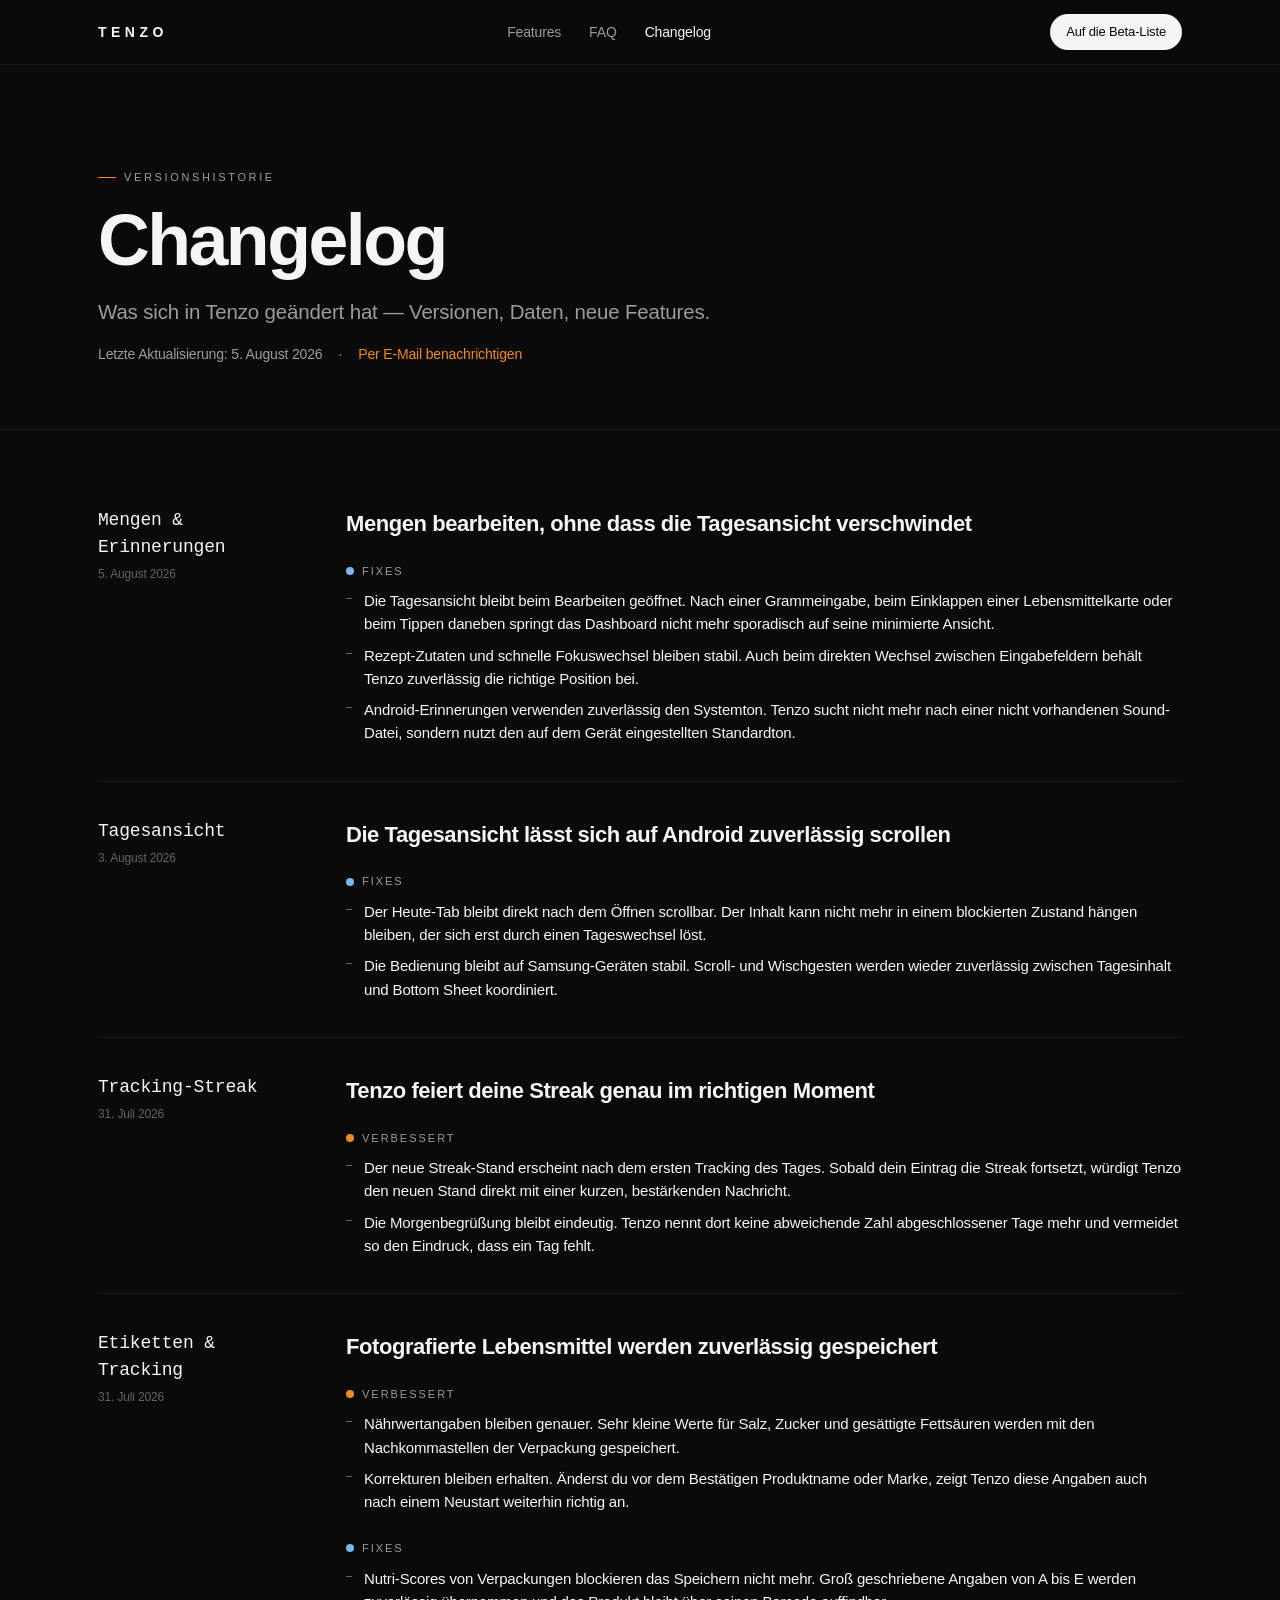
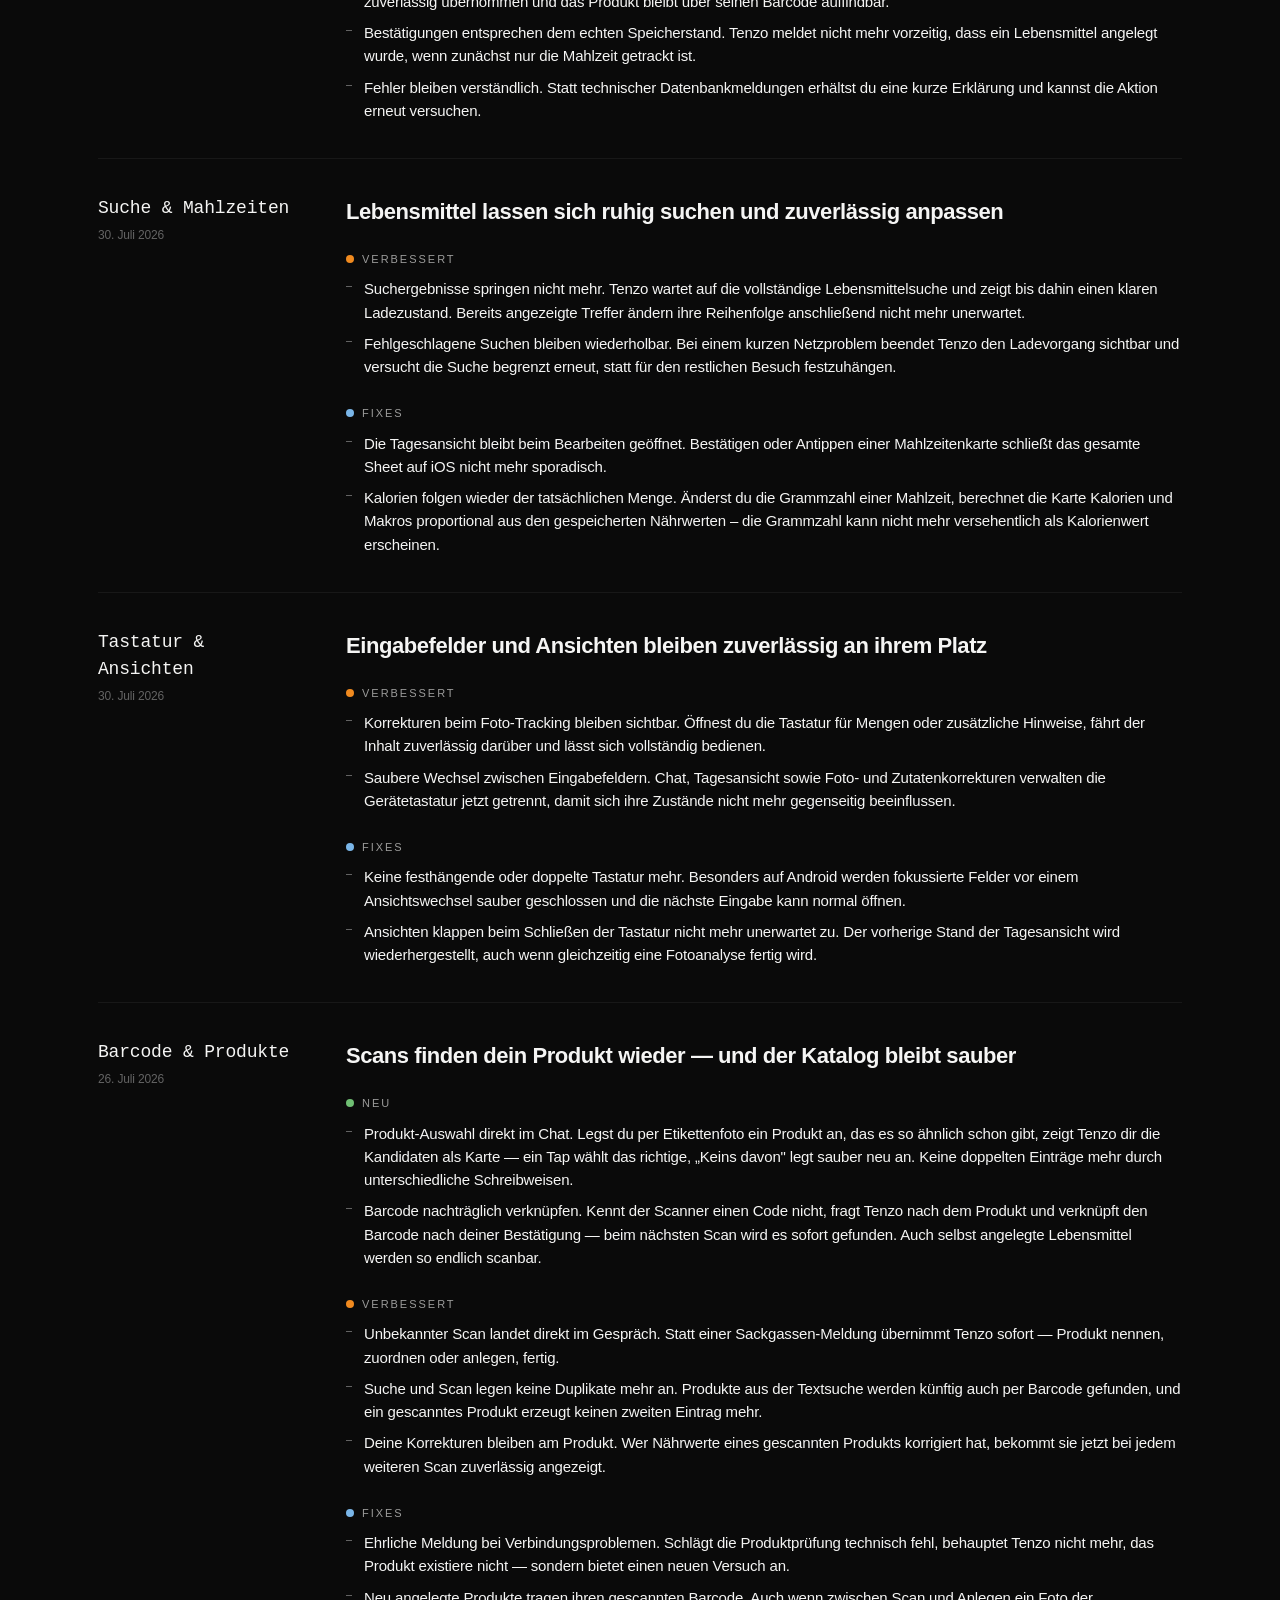
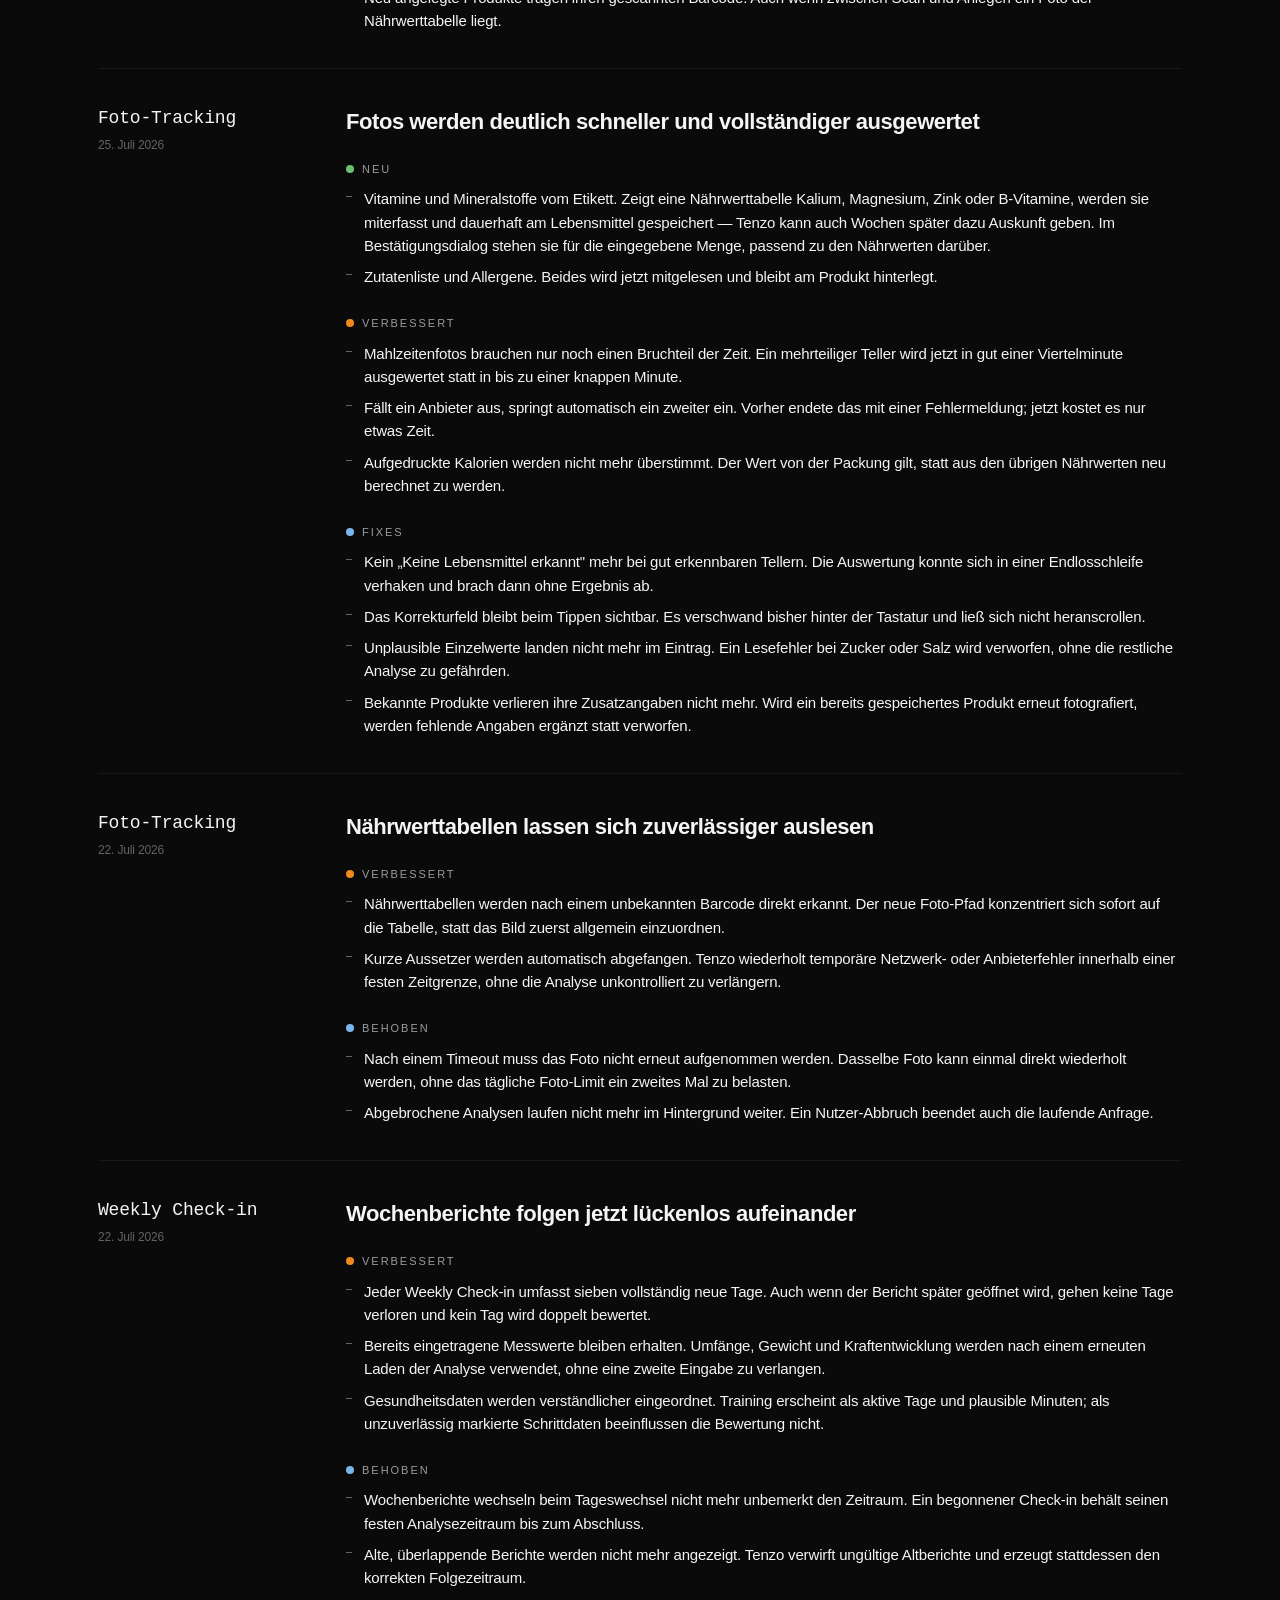
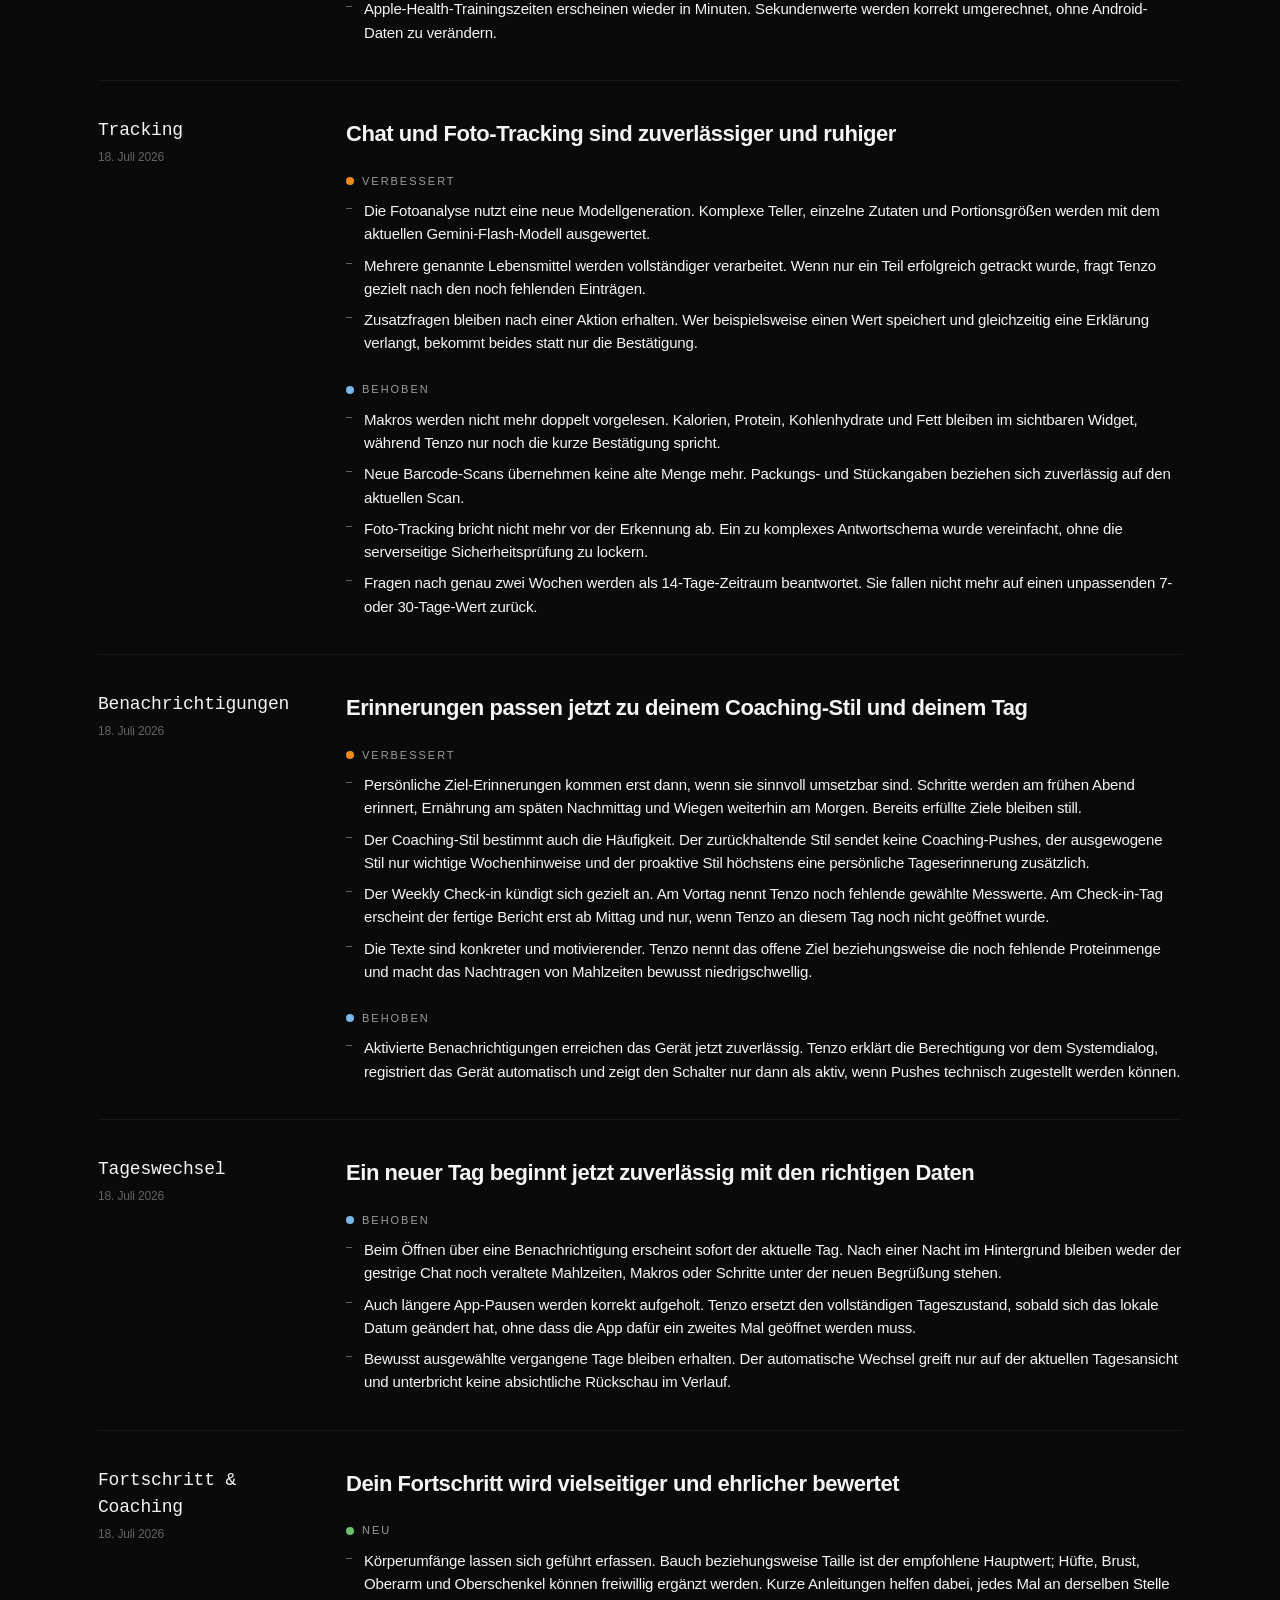
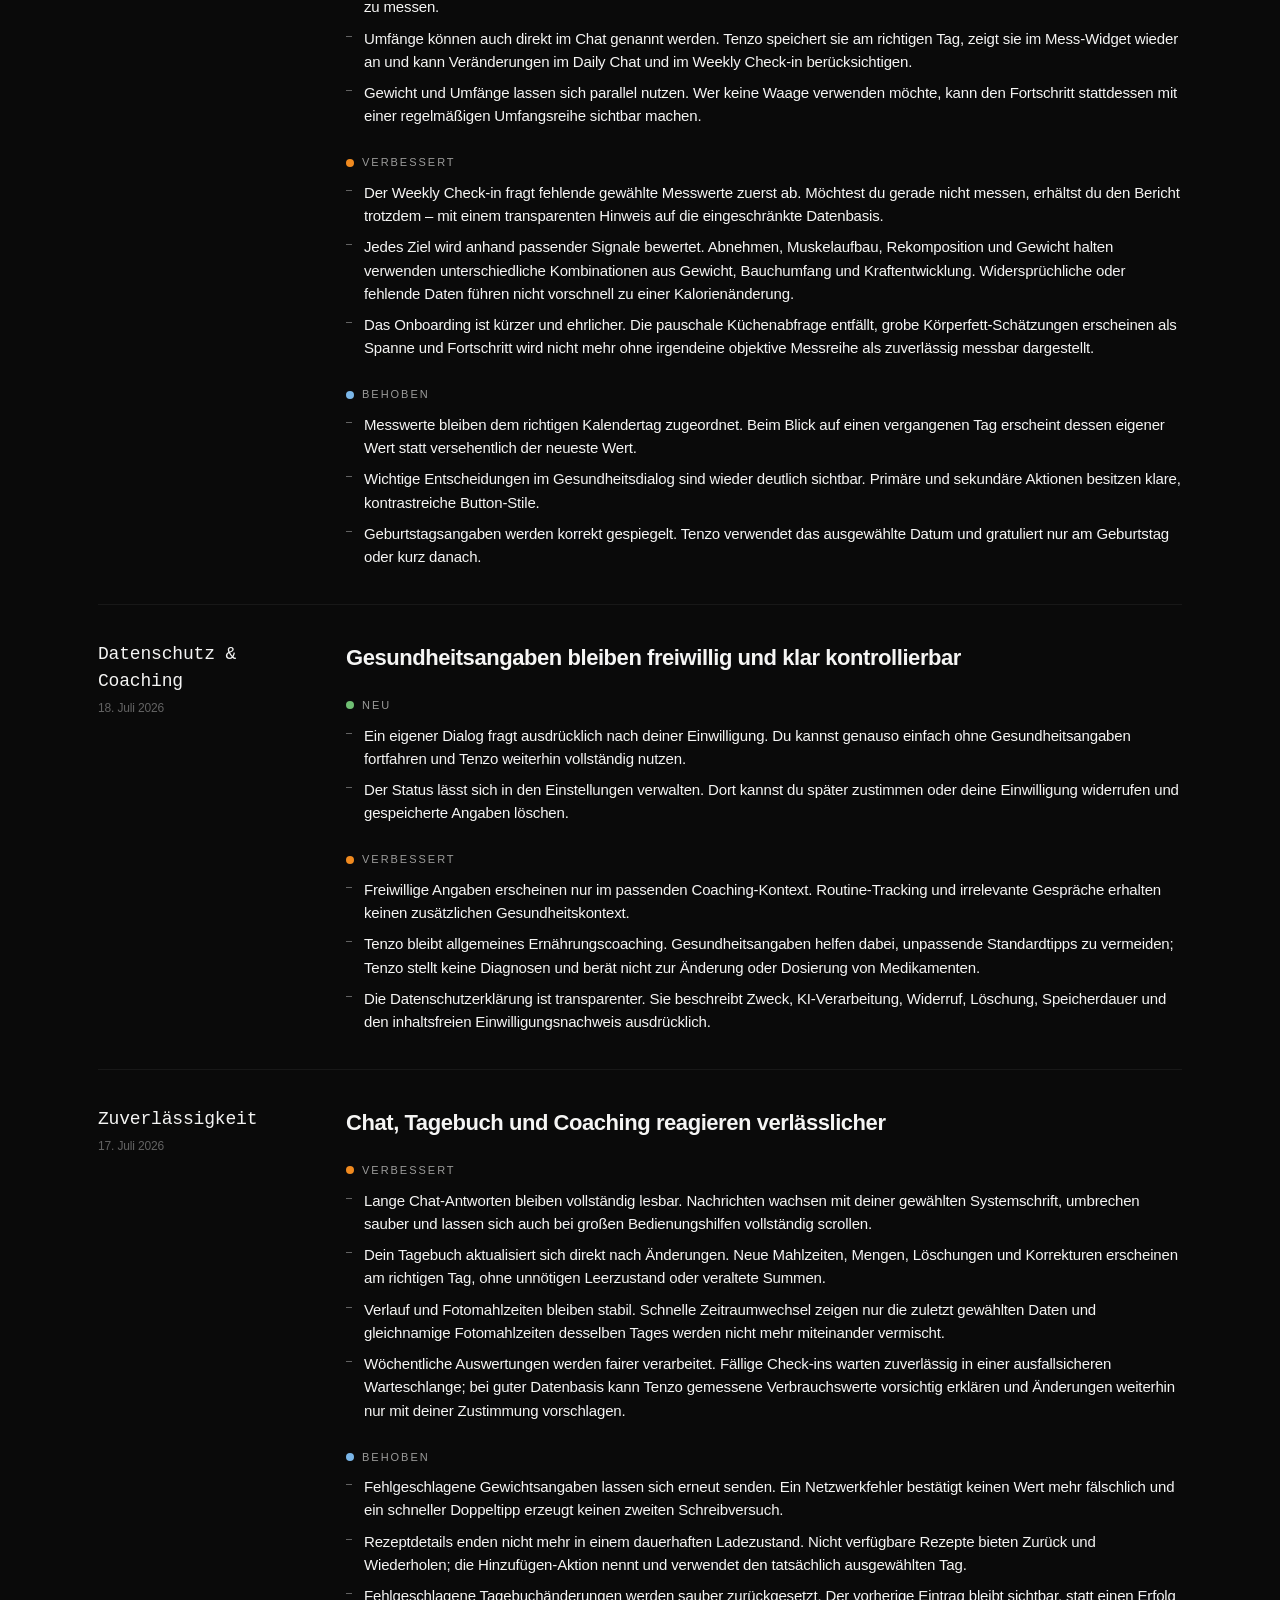
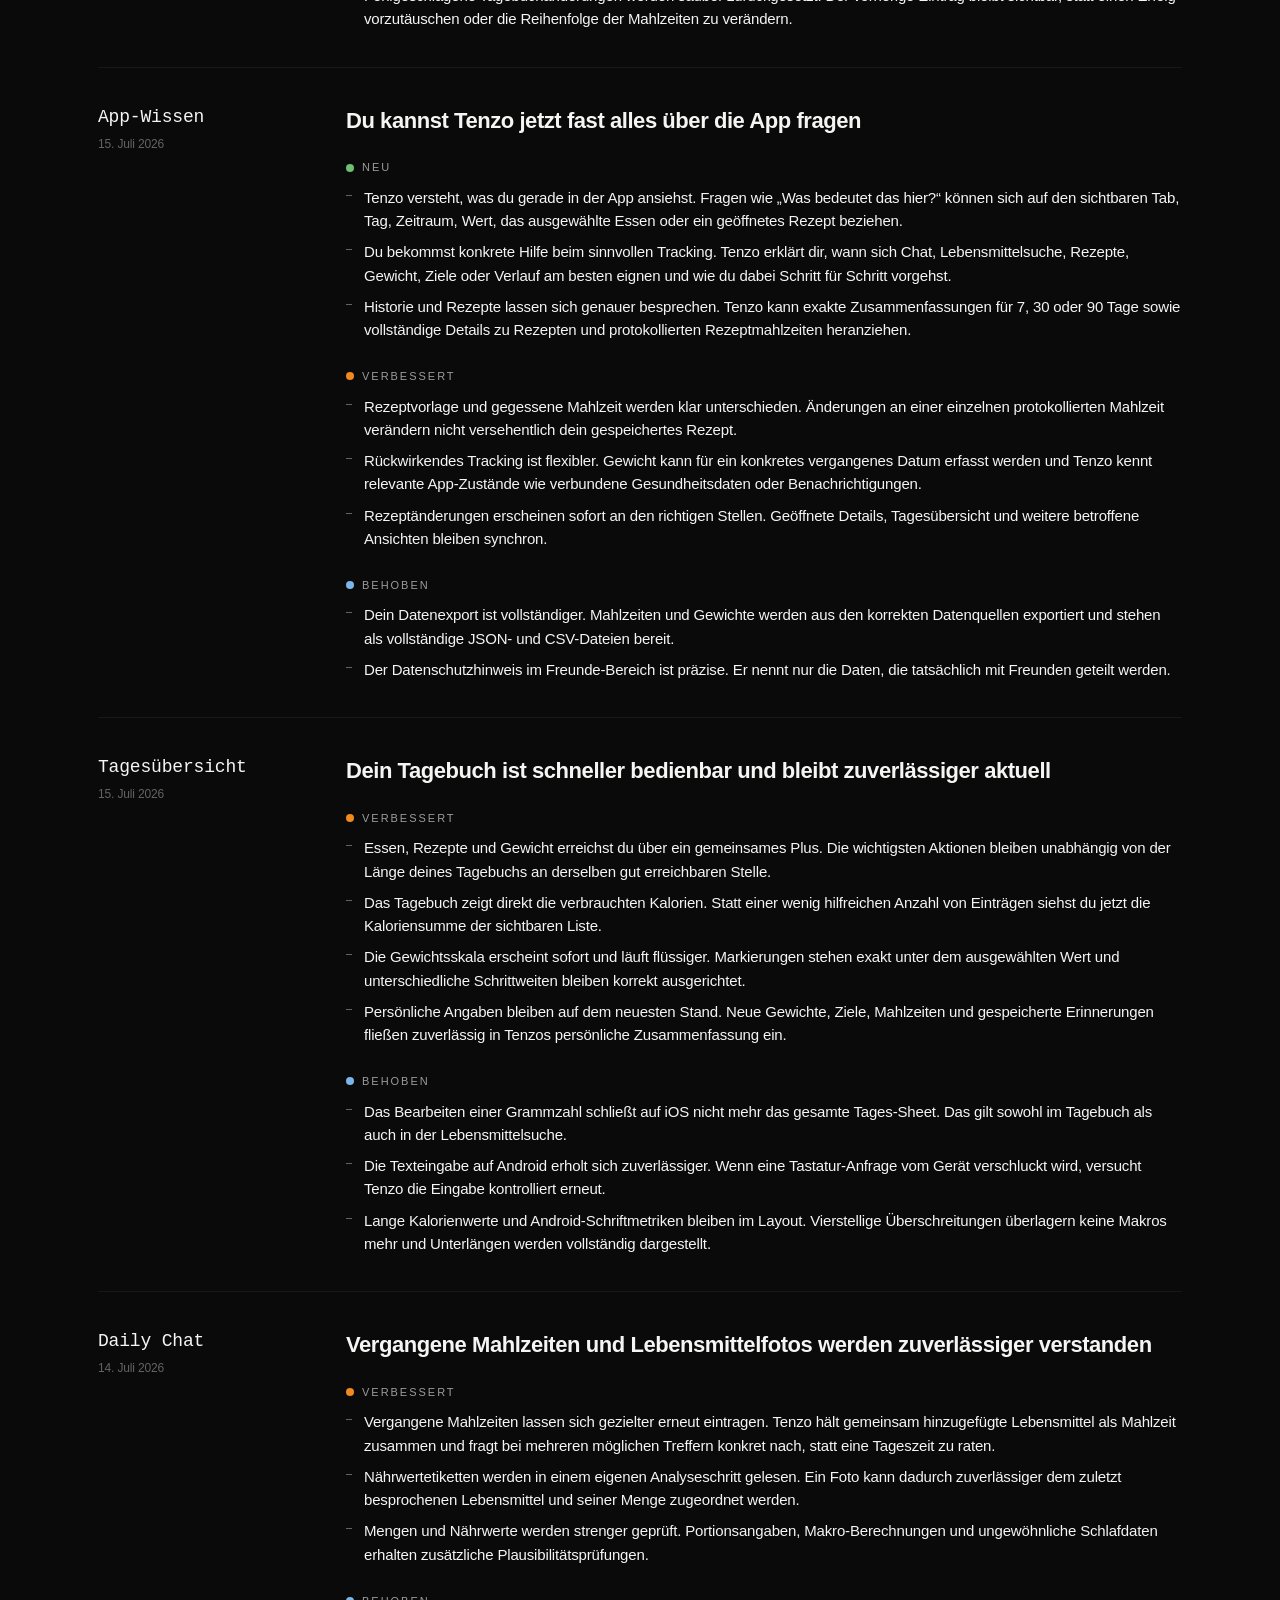
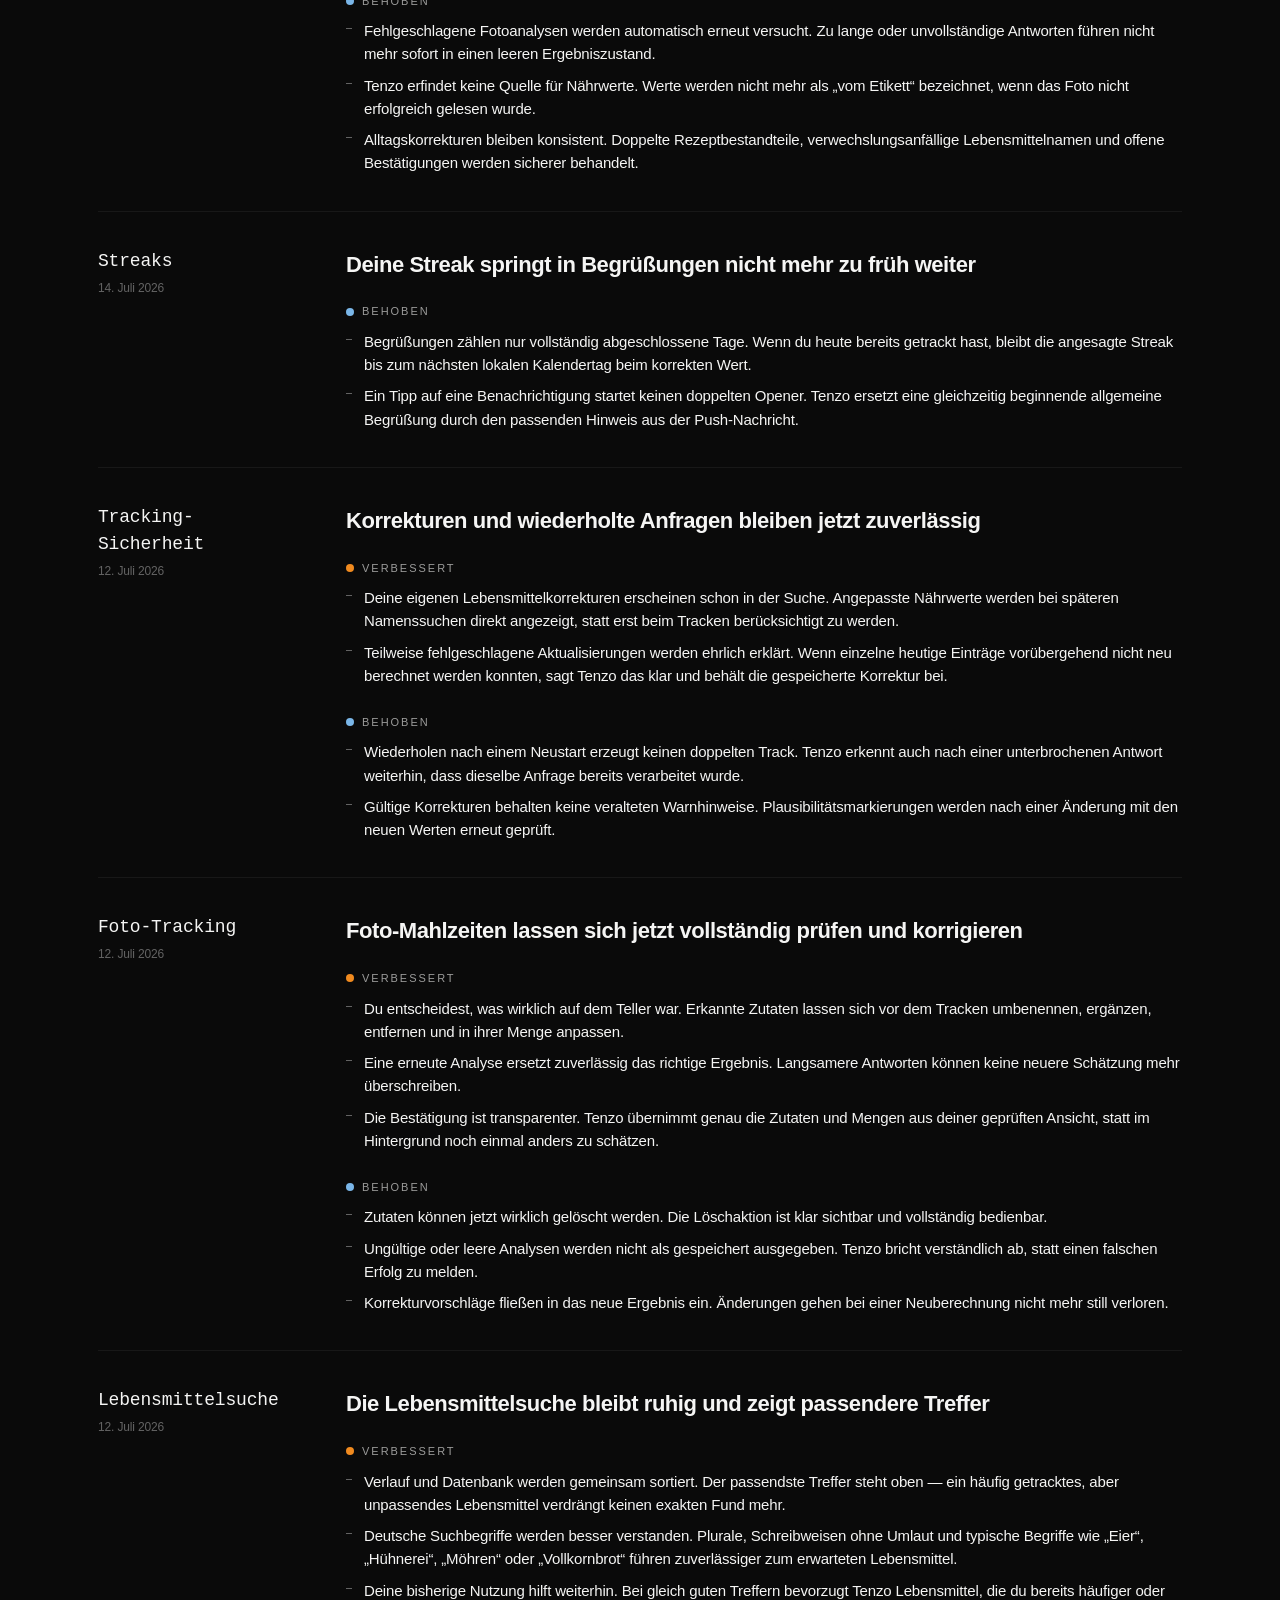
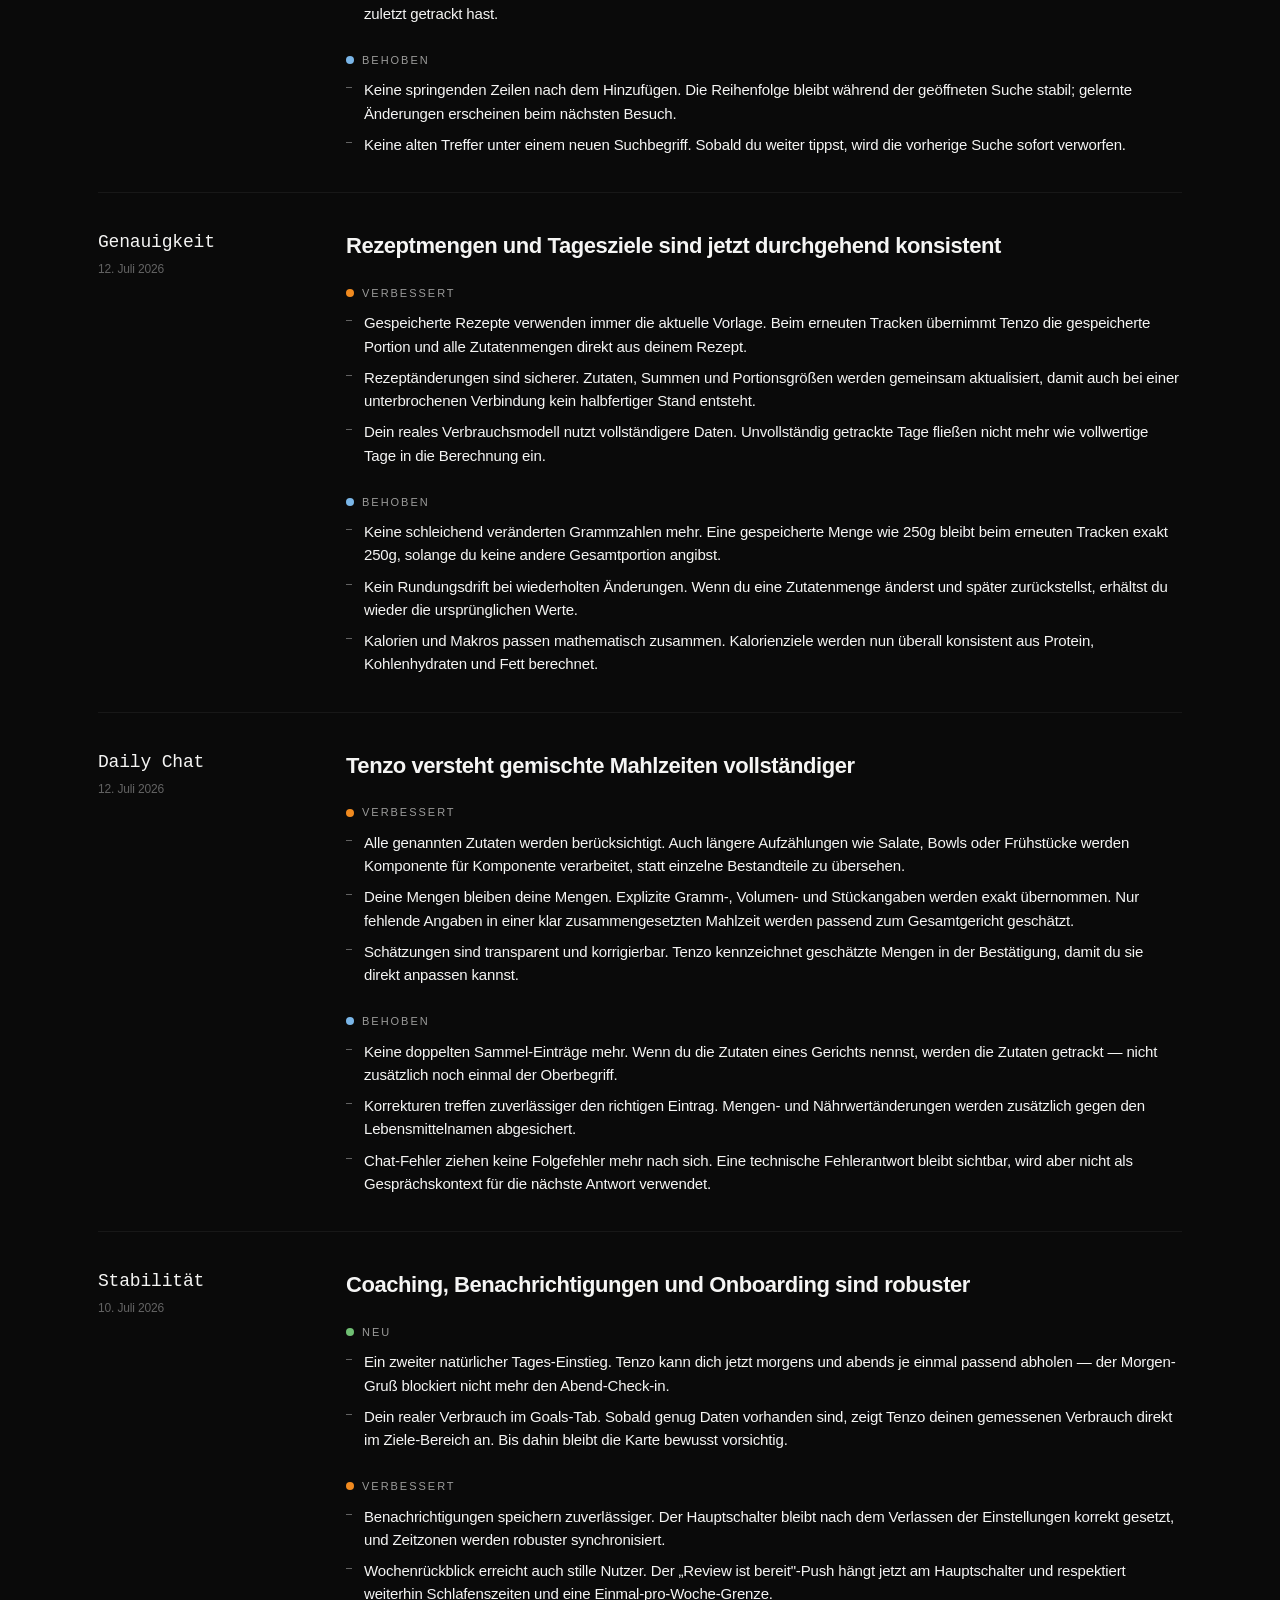
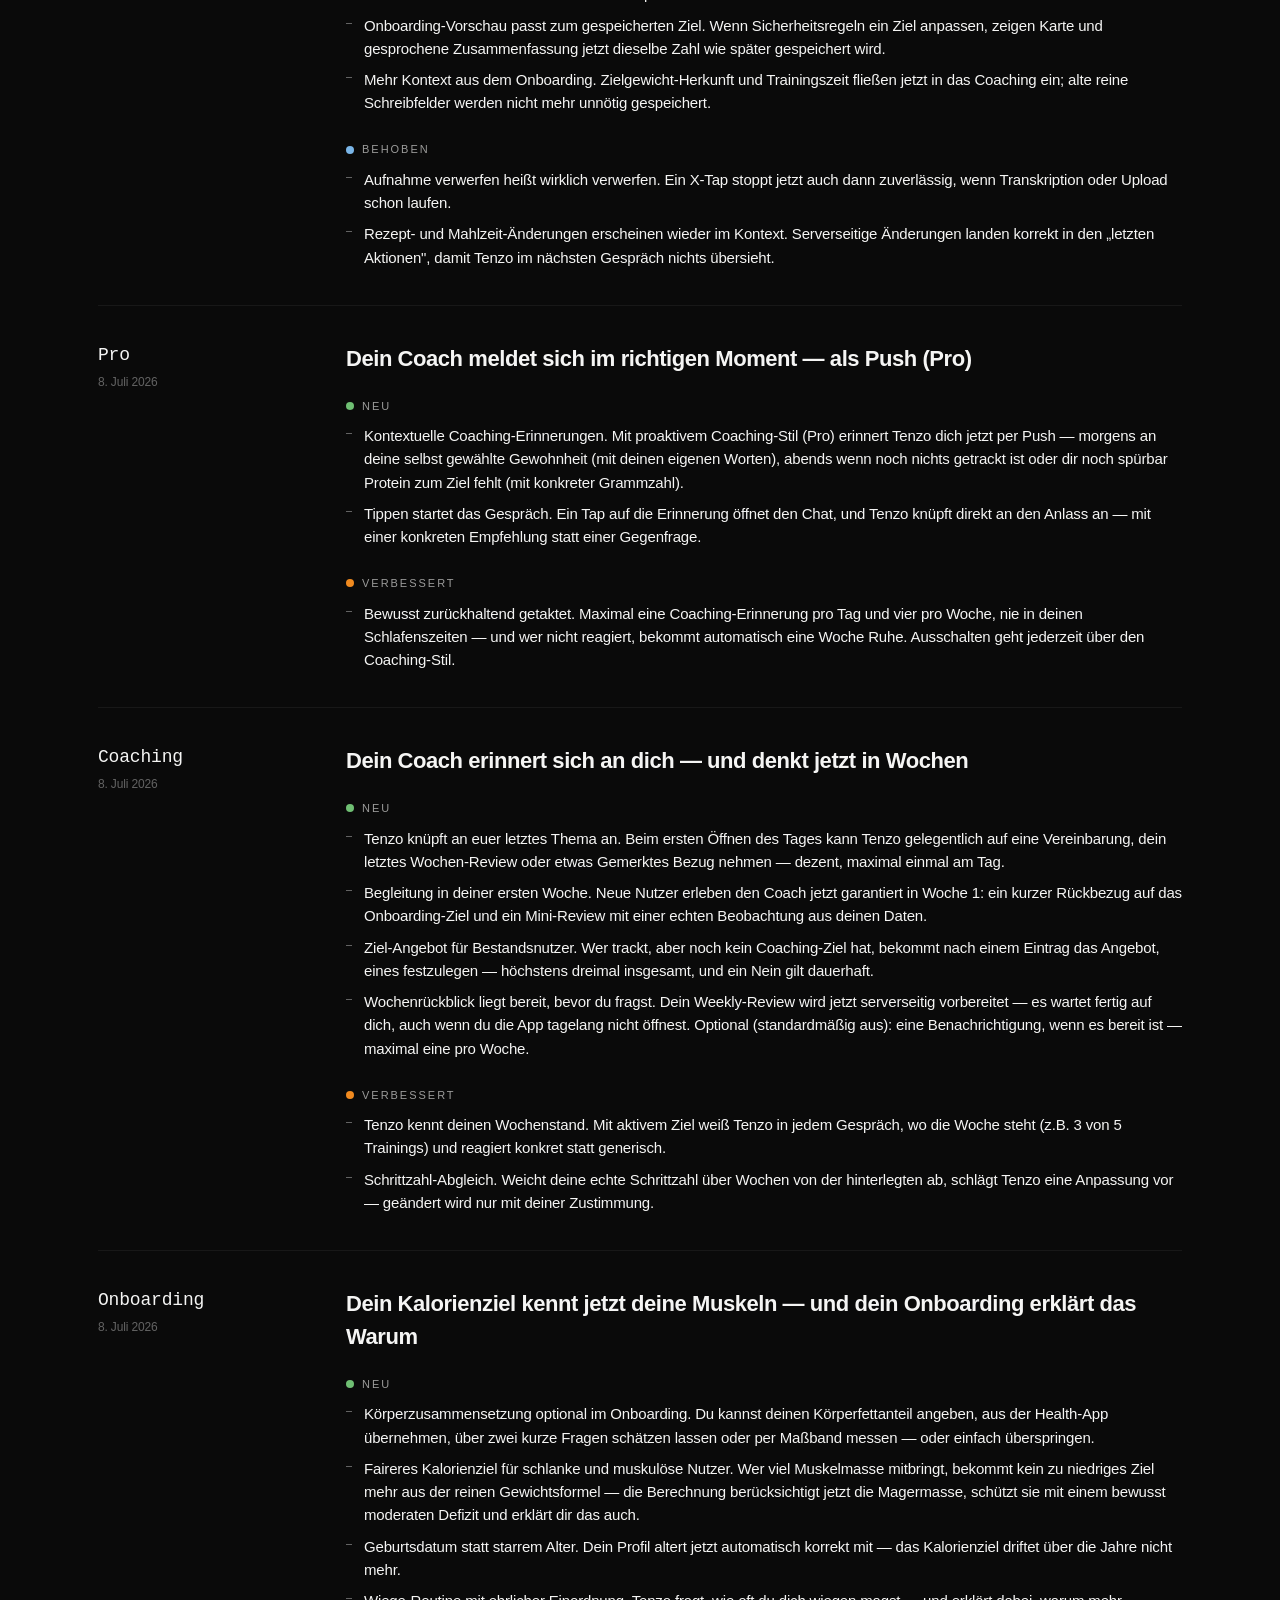
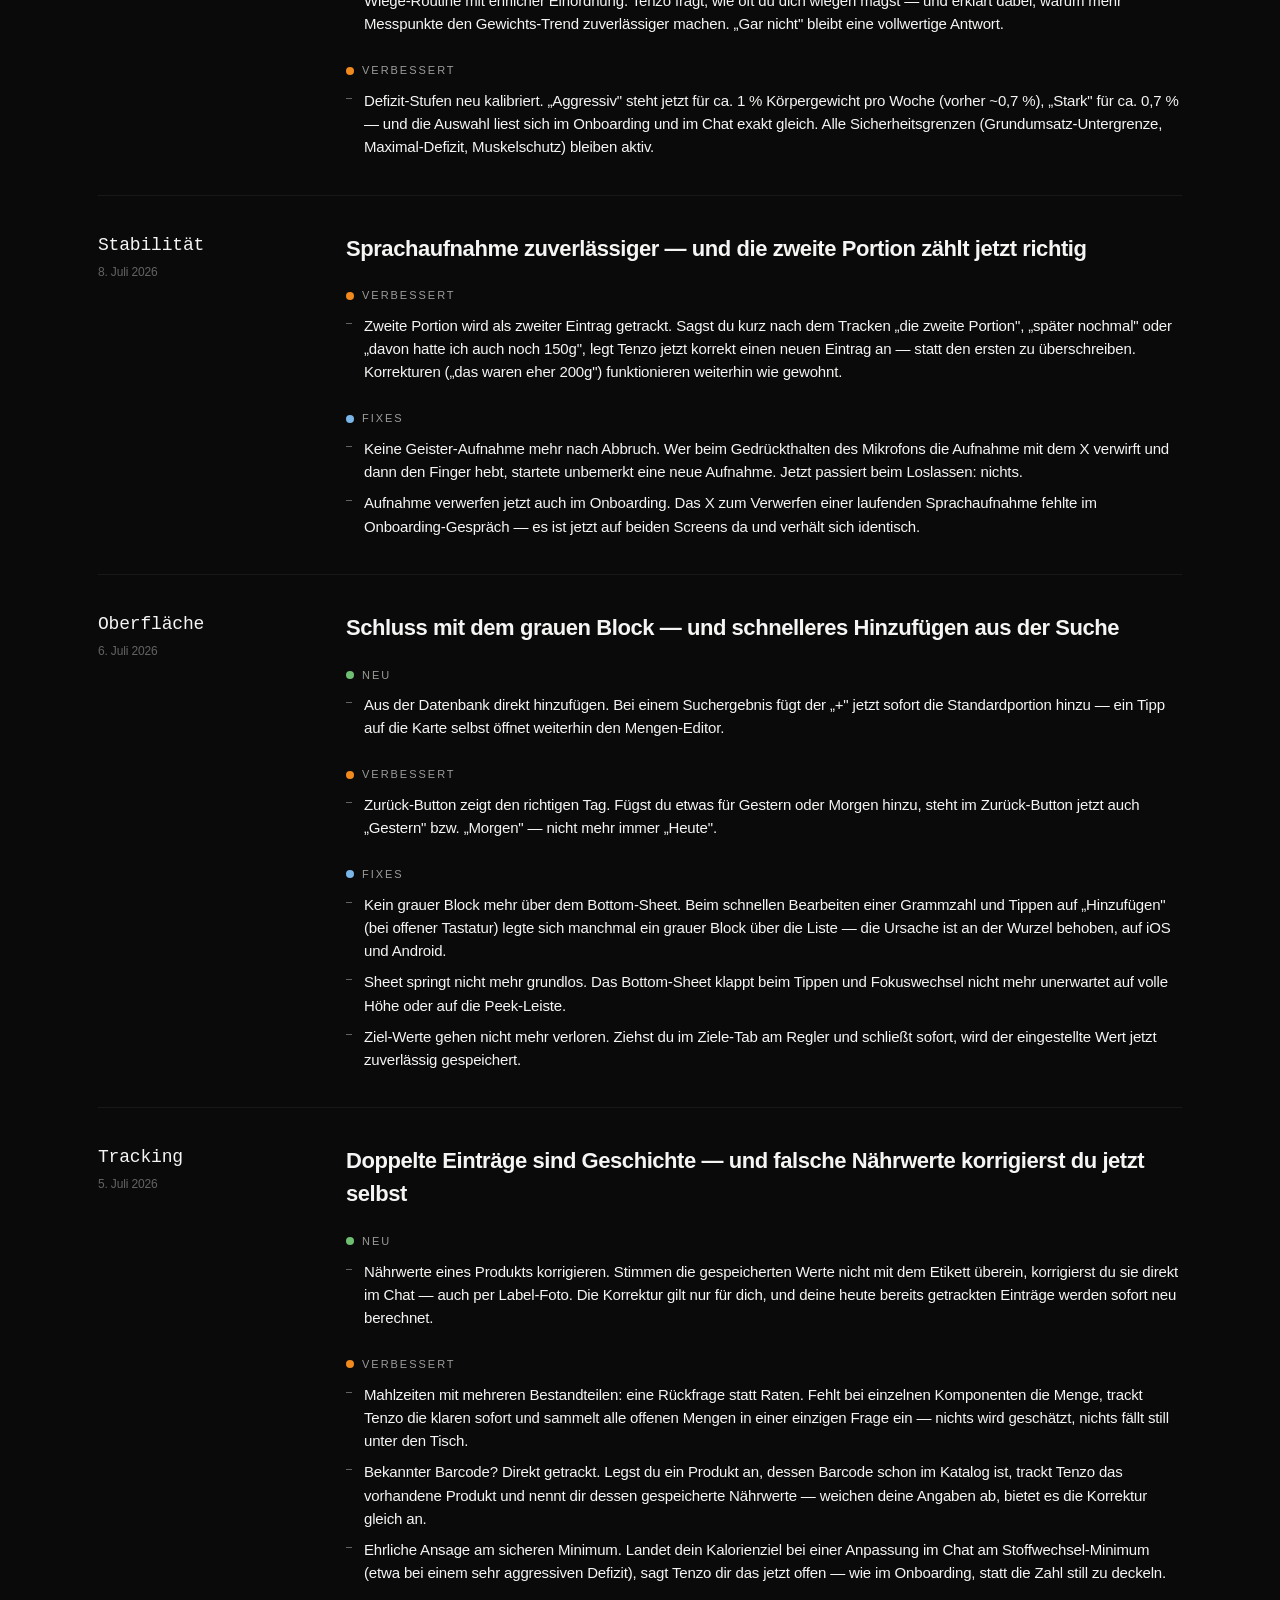
==== changelog/index.html @ 0bab0977 "docs(changelog): announce sheet restore and sound fixes Document the stable quantity editing flow an" ====
<!doctype html>
<html lang="de">
<head>
  <meta charset="utf-8"/>
  <meta name="viewport" content="width=device-width, initial-scale=1"/>
  <title>Changelog — Tenzo</title>
  <meta name="description" content="Was sich in Tenzo geändert hat. Versionshinweise zu Features, Verbesserungen und Bugfixes."/>
  <meta name="theme-color" content="#0A0A0A"/>
  <link rel="stylesheet" href="../styles.css"/>
  <style>
    .cl-hero {
      padding: clamp(56px, 8vw, 96px) 0 clamp(40px, 5vw, 64px);
      border-bottom: 1px solid var(--tz-line);
    }
    .cl-hero h1 { margin: 18px 0 14px; }
    .cl-meta { color: var(--tz-fg-mute); font-size: 14px; display: flex; gap: 16px; align-items: center; flex-wrap: wrap; }
    .cl-meta a { color: var(--tz-accent); }

    .cl-feed { padding: clamp(48px, 6vw, 80px) 0; }

    .cl-entry {
      display: grid; grid-template-columns: 200px 1fr; gap: 48px;
      padding: 36px 0; border-top: 1px solid var(--tz-line);
      align-items: start;
    }
    .cl-entry:first-of-type { border-top: none; padding-top: 0; }
    .cl-side { position: sticky; top: 88px; }
    @media (max-width: 720px) {
      .cl-entry { grid-template-columns: 1fr; gap: 16px; }
      /* On mobile the rail sits ABOVE the body (single column), so a
         sticky position makes it overlap the entry text as you scroll. */
      .cl-side { position: static; top: auto; }
    }
    .cl-version {
      font-family: var(--tz-font-mono);
      font-size: 18px; font-weight: 500; color: var(--tz-fg);
      letter-spacing: -0.01em;
    }
    .cl-date {
      font-size: 12px; color: var(--tz-fg-faint); margin-top: 4px;
      font-variant-numeric: tabular-nums;
    }
    .cl-tag {
      display: inline-block; margin-top: 10px;
      font-size: 10px; letter-spacing: 0.18em; text-transform: uppercase;
      color: var(--tz-fg-mute); padding: 3px 8px; border-radius: 4px;
      border: 1px solid var(--tz-line-strong);
    }
    .cl-tag.beta { color: var(--tz-accent); border-color: rgba(240,138,31,0.30); }
    .cl-tag.major { color: var(--tz-good); border-color: rgba(111,191,115,0.30); }

    .cl-body h3 {
      font-size: 22px; font-weight: 600; letter-spacing: -0.02em;
      margin: 0 0 18px;
    }
    .cl-section { margin-bottom: 22px; }
    .cl-section:last-child { margin-bottom: 0; }
    .cl-section h4 {
      font-size: 11px; letter-spacing: 0.18em; text-transform: uppercase;
      color: var(--tz-fg-mute); font-weight: 500; margin: 0 0 10px;
      display: inline-flex; align-items: center; gap: 8px;
    }
    .cl-dot {
      width: 8px; height: 8px; border-radius: 999px; display: inline-block;
    }
    .cl-section.added h4 .cl-dot { background: var(--tz-good); }
    .cl-section.improved h4 .cl-dot { background: var(--tz-accent); }
    .cl-section.fixed h4 .cl-dot { background: #7AB6E8; }
    .cl-section.removed h4 .cl-dot { background: var(--tz-fat); }

    .cl-list { list-style: none; padding: 0; margin: 0; display: grid; gap: 8px; }
    .cl-list li {
      font-size: 15px; line-height: 1.55; color: var(--tz-fg);
      padding-left: 18px; position: relative;
    }
    .cl-list li::before {
      content: ""; position: absolute; left: 0; top: 9px;
      width: 6px; height: 1px; background: var(--tz-fg-faint);
    }
    .cl-list li .cl-sub { color: var(--tz-fg-mute); font-size: 13px; }
    .cl-list strong { font-weight: 500; color: var(--tz-fg); }

    /* Subscribe nudge */
    .cl-subscribe {
      margin-top: 64px; padding: 28px;
      background: var(--tz-card); border: 1px solid var(--tz-line);
      border-radius: var(--tz-radius-card);
      display: flex; gap: 24px; align-items: center; justify-content: space-between;
    }
    @media (max-width: 720px) { .cl-subscribe { flex-direction: column; align-items: flex-start; } }
    .cl-subscribe h4 { font-size: 17px; font-weight: 600; margin: 0 0 4px; color: var(--tz-fg); letter-spacing: -0.01em; }
    .cl-subscribe p { margin: 0; color: var(--tz-fg-mute); font-size: 14px; }
    .cl-subscribe a {
      display: inline-flex; align-items: center; gap: 8px;
      padding: 10px 16px; border-radius: 999px;
      background: rgba(255,255,255,0.06); border: 1px solid var(--tz-line-strong);
      color: var(--tz-fg); font-size: 14px; font-weight: 500;
    }
    .cl-subscribe a:hover { background: rgba(255,255,255,0.10); color: var(--tz-fg); }
  </style>
</head>
<body>

  <header class="tzw-header">
    <div class="tzw-wrap tzw-nav">
      <a href="../" class="tzw-brand">TENZO</a>
      <nav class="tzw-nav-links">
        <a href="../#features">Features</a>
        <a href="../#faq">FAQ</a>
        <a href="./" style="color: var(--tz-fg);">Changelog</a>
      </nav>
      <a href="../#signup" class="tzw-nav-cta">Auf die Beta-Liste</a>
    </div>
  </header>

  <section class="cl-hero">
    <div class="tzw-wrap">
      <span class="tzw-eyebrow">Versionshistorie</span>
      <h1 class="tzw-h1" style="font-size: clamp(40px, 5.6vw, 72px);">Changelog</h1>
      <p class="tzw-lede" style="margin-bottom: 16px;">Was sich in Tenzo geändert hat — Versionen, Daten, neue Features.</p>
      <div class="cl-meta">
        <span>Letzte Aktualisierung: 5. August 2026</span>
        <span>·</span>
        <a href="../#signup">Per E-Mail benachrichtigen</a>
      </div>
    </div>
  </section>

  <section class="cl-feed">
    <div class="tzw-wrap">

      <!-- 2026-08-05 — Stabile Mengenbearbeitung und Benachrichtigungstöne -->
      <article class="cl-entry">
        <div class="cl-side">
          <div class="cl-version">Mengen &amp; Erinnerungen</div>
          <div class="cl-date">5. August 2026</div>
        </div>
        <div class="cl-body">
          <h3>Mengen bearbeiten, ohne dass die Tagesansicht verschwindet</h3>

          <div class="cl-section fixed">
            <h4><span class="cl-dot"></span>Fixes</h4>
            <ul class="cl-list">
              <li><strong>Die Tagesansicht bleibt beim Bearbeiten geöffnet.</strong> Nach einer Grammeingabe, beim Einklappen einer Lebensmittelkarte oder beim Tippen daneben springt das Dashboard nicht mehr sporadisch auf seine minimierte Ansicht.</li>
              <li><strong>Rezept-Zutaten und schnelle Fokuswechsel bleiben stabil.</strong> Auch beim direkten Wechsel zwischen Eingabefeldern behält Tenzo zuverlässig die richtige Position bei.</li>
              <li><strong>Android-Erinnerungen verwenden zuverlässig den Systemton.</strong> Tenzo sucht nicht mehr nach einer nicht vorhandenen Sound-Datei, sondern nutzt den auf dem Gerät eingestellten Standardton.</li>
            </ul>
          </div>
        </div>
      </article>

      <!-- 2026-08-03 — Tagesansicht bleibt auf Android scrollbar -->
      <article class="cl-entry">
        <div class="cl-side">
          <div class="cl-version">Tagesansicht</div>
          <div class="cl-date">3. August 2026</div>
        </div>
        <div class="cl-body">
          <h3>Die Tagesansicht lässt sich auf Android zuverlässig scrollen</h3>

          <div class="cl-section fixed">
            <h4><span class="cl-dot"></span>Fixes</h4>
            <ul class="cl-list">
              <li><strong>Der Heute-Tab bleibt direkt nach dem Öffnen scrollbar.</strong> Der Inhalt kann nicht mehr in einem blockierten Zustand hängen bleiben, der sich erst durch einen Tageswechsel löst.</li>
              <li><strong>Die Bedienung bleibt auf Samsung-Geräten stabil.</strong> Scroll- und Wischgesten werden wieder zuverlässig zwischen Tagesinhalt und Bottom Sheet koordiniert.</li>
            </ul>
          </div>
        </div>
      </article>

      <!-- 2026-07-31 — Streak wird beim Fortschritt gewürdigt -->
      <article class="cl-entry">
        <div class="cl-side">
          <div class="cl-version">Tracking-Streak</div>
          <div class="cl-date">31. Juli 2026</div>
        </div>
        <div class="cl-body">
          <h3>Tenzo feiert deine Streak genau im richtigen Moment</h3>

          <div class="cl-section improved">
            <h4><span class="cl-dot"></span>Verbessert</h4>
            <ul class="cl-list">
              <li><strong>Der neue Streak-Stand erscheint nach dem ersten Tracking des Tages.</strong> Sobald dein Eintrag die Streak fortsetzt, würdigt Tenzo den neuen Stand direkt mit einer kurzen, bestärkenden Nachricht.</li>
              <li><strong>Die Morgenbegrüßung bleibt eindeutig.</strong> Tenzo nennt dort keine abweichende Zahl abgeschlossener Tage mehr und vermeidet so den Eindruck, dass ein Tag fehlt.</li>
            </ul>
          </div>
        </div>
      </article>

      <!-- 2026-07-31 — Zuverlässige Etiketten-Lebensmittel und verständliche Fehler -->
      <article class="cl-entry">
        <div class="cl-side">
          <div class="cl-version">Etiketten &amp; Tracking</div>
          <div class="cl-date">31. Juli 2026</div>
        </div>
        <div class="cl-body">
          <h3>Fotografierte Lebensmittel werden zuverlässig gespeichert</h3>

          <div class="cl-section improved">
            <h4><span class="cl-dot"></span>Verbessert</h4>
            <ul class="cl-list">
              <li><strong>Nährwertangaben bleiben genauer.</strong> Sehr kleine Werte für Salz, Zucker und gesättigte Fettsäuren werden mit den Nachkommastellen der Verpackung gespeichert.</li>
              <li><strong>Korrekturen bleiben erhalten.</strong> Änderst du vor dem Bestätigen Produktname oder Marke, zeigt Tenzo diese Angaben auch nach einem Neustart weiterhin richtig an.</li>
            </ul>
          </div>

          <div class="cl-section fixed">
            <h4><span class="cl-dot"></span>Fixes</h4>
            <ul class="cl-list">
              <li><strong>Nutri-Scores von Verpackungen blockieren das Speichern nicht mehr.</strong> Groß geschriebene Angaben von A bis E werden zuverlässig übernommen und das Produkt bleibt über seinen Barcode auffindbar.</li>
              <li><strong>Bestätigungen entsprechen dem echten Speicherstand.</strong> Tenzo meldet nicht mehr vorzeitig, dass ein Lebensmittel angelegt wurde, wenn zunächst nur die Mahlzeit getrackt ist.</li>
              <li><strong>Fehler bleiben verständlich.</strong> Statt technischer Datenbankmeldungen erhältst du eine kurze Erklärung und kannst die Aktion erneut versuchen.</li>
            </ul>
          </div>
        </div>
      </article>

      <!-- 2026-07-30 — Stabile Suche, Mengen und Nährwerte in der Tagesansicht -->
      <article class="cl-entry">
        <div class="cl-side">
          <div class="cl-version">Suche &amp; Mahlzeiten</div>
          <div class="cl-date">30. Juli 2026</div>
        </div>
        <div class="cl-body">
          <h3>Lebensmittel lassen sich ruhig suchen und zuverlässig anpassen</h3>

          <div class="cl-section improved">
            <h4><span class="cl-dot"></span>Verbessert</h4>
            <ul class="cl-list">
              <li><strong>Suchergebnisse springen nicht mehr.</strong> Tenzo wartet auf die vollständige Lebensmittelsuche und zeigt bis dahin einen klaren Ladezustand. Bereits angezeigte Treffer ändern ihre Reihenfolge anschließend nicht mehr unerwartet.</li>
              <li><strong>Fehlgeschlagene Suchen bleiben wiederholbar.</strong> Bei einem kurzen Netzproblem beendet Tenzo den Ladevorgang sichtbar und versucht die Suche begrenzt erneut, statt für den restlichen Besuch festzuhängen.</li>
            </ul>
          </div>

          <div class="cl-section fixed">
            <h4><span class="cl-dot"></span>Fixes</h4>
            <ul class="cl-list">
              <li><strong>Die Tagesansicht bleibt beim Bearbeiten geöffnet.</strong> Bestätigen oder Antippen einer Mahlzeitenkarte schließt das gesamte Sheet auf iOS nicht mehr sporadisch.</li>
              <li><strong>Kalorien folgen wieder der tatsächlichen Menge.</strong> Änderst du die Grammzahl einer Mahlzeit, berechnet die Karte Kalorien und Makros proportional aus den gespeicherten Nährwerten – die Grammzahl kann nicht mehr versehentlich als Kalorienwert erscheinen.</li>
            </ul>
          </div>
        </div>
      </article>

      <!-- 2026-07-30 — Stabilere Tastatur in Chat, Tagesansicht und Foto-Korrektur -->
      <article class="cl-entry">
        <div class="cl-side">
          <div class="cl-version">Tastatur &amp; Ansichten</div>
          <div class="cl-date">30. Juli 2026</div>
        </div>
        <div class="cl-body">
          <h3>Eingabefelder und Ansichten bleiben zuverlässig an ihrem Platz</h3>

          <div class="cl-section improved">
            <h4><span class="cl-dot"></span>Verbessert</h4>
            <ul class="cl-list">
              <li><strong>Korrekturen beim Foto-Tracking bleiben sichtbar.</strong> Öffnest du die Tastatur für Mengen oder zusätzliche Hinweise, fährt der Inhalt zuverlässig darüber und lässt sich vollständig bedienen.</li>
              <li><strong>Saubere Wechsel zwischen Eingabefeldern.</strong> Chat, Tagesansicht sowie Foto- und Zutatenkorrekturen verwalten die Gerätetastatur jetzt getrennt, damit sich ihre Zustände nicht mehr gegenseitig beeinflussen.</li>
            </ul>
          </div>

          <div class="cl-section fixed">
            <h4><span class="cl-dot"></span>Fixes</h4>
            <ul class="cl-list">
              <li><strong>Keine festhängende oder doppelte Tastatur mehr.</strong> Besonders auf Android werden fokussierte Felder vor einem Ansichtswechsel sauber geschlossen und die nächste Eingabe kann normal öffnen.</li>
              <li><strong>Ansichten klappen beim Schließen der Tastatur nicht mehr unerwartet zu.</strong> Der vorherige Stand der Tagesansicht wird wiederhergestellt, auch wenn gleichzeitig eine Fotoanalyse fertig wird.</li>
            </ul>
          </div>
        </div>
      </article>

      <!-- 2026-07-26 — Barcode & Produkte: keine Dubletten, Scan-Zuordnung per Tap -->
      <article class="cl-entry">
        <div class="cl-side">
          <div class="cl-version">Barcode &amp; Produkte</div>
          <div class="cl-date">26. Juli 2026</div>
        </div>
        <div class="cl-body">
          <h3>Scans finden dein Produkt wieder — und der Katalog bleibt sauber</h3>

          <div class="cl-section added">
            <h4><span class="cl-dot"></span>Neu</h4>
            <ul class="cl-list">
              <li><strong>Produkt-Auswahl direkt im Chat.</strong> Legst du per Etikettenfoto ein Produkt an, das es so ähnlich schon gibt, zeigt Tenzo dir die Kandidaten als Karte — ein Tap wählt das richtige, „Keins davon" legt sauber neu an. Keine doppelten Einträge mehr durch unterschiedliche Schreibweisen.</li>
              <li><strong>Barcode nachträglich verknüpfen.</strong> Kennt der Scanner einen Code nicht, fragt Tenzo nach dem Produkt und verknüpft den Barcode nach deiner Bestätigung — beim nächsten Scan wird es sofort gefunden. Auch selbst angelegte Lebensmittel werden so endlich scanbar.</li>
            </ul>
          </div>

          <div class="cl-section improved">
            <h4><span class="cl-dot"></span>Verbessert</h4>
            <ul class="cl-list">
              <li><strong>Unbekannter Scan landet direkt im Gespräch.</strong> Statt einer Sackgassen-Meldung übernimmt Tenzo sofort — Produkt nennen, zuordnen oder anlegen, fertig.</li>
              <li><strong>Suche und Scan legen keine Duplikate mehr an.</strong> Produkte aus der Textsuche werden künftig auch per Barcode gefunden, und ein gescanntes Produkt erzeugt keinen zweiten Eintrag mehr.</li>
              <li><strong>Deine Korrekturen bleiben am Produkt.</strong> Wer Nährwerte eines gescannten Produkts korrigiert hat, bekommt sie jetzt bei jedem weiteren Scan zuverlässig angezeigt.</li>
            </ul>
          </div>

          <div class="cl-section fixed">
            <h4><span class="cl-dot"></span>Fixes</h4>
            <ul class="cl-list">
              <li><strong>Ehrliche Meldung bei Verbindungsproblemen.</strong> Schlägt die Produktprüfung technisch fehl, behauptet Tenzo nicht mehr, das Produkt existiere nicht — sondern bietet einen neuen Versuch an.</li>
              <li><strong>Neu angelegte Produkte tragen ihren gescannten Barcode.</strong> Auch wenn zwischen Scan und Anlegen ein Foto der Nährwerttabelle liegt.</li>
            </ul>
          </div>
        </div>
      </article>

      <!-- 2026-07-25 — Schnelleres und vollständigeres Foto-Tracking -->
      <article class="cl-entry">
        <div class="cl-side">
          <div class="cl-version">Foto-Tracking</div>
          <div class="cl-date">25. Juli 2026</div>
        </div>
        <div class="cl-body">
          <h3>Fotos werden deutlich schneller und vollständiger ausgewertet</h3>

          <div class="cl-section added">
            <h4><span class="cl-dot"></span>Neu</h4>
            <ul class="cl-list">
              <li><strong>Vitamine und Mineralstoffe vom Etikett.</strong> Zeigt eine Nährwerttabelle Kalium, Magnesium, Zink oder B-Vitamine, werden sie miterfasst und dauerhaft am Lebensmittel gespeichert — Tenzo kann auch Wochen später dazu Auskunft geben. Im Bestätigungsdialog stehen sie für die eingegebene Menge, passend zu den Nährwerten darüber.</li>
              <li><strong>Zutatenliste und Allergene.</strong> Beides wird jetzt mitgelesen und bleibt am Produkt hinterlegt.</li>
            </ul>
          </div>

          <div class="cl-section improved">
            <h4><span class="cl-dot"></span>Verbessert</h4>
            <ul class="cl-list">
              <li><strong>Mahlzeitenfotos brauchen nur noch einen Bruchteil der Zeit.</strong> Ein mehrteiliger Teller wird jetzt in gut einer Viertelminute ausgewertet statt in bis zu einer knappen Minute.</li>
              <li><strong>Fällt ein Anbieter aus, springt automatisch ein zweiter ein.</strong> Vorher endete das mit einer Fehlermeldung; jetzt kostet es nur etwas Zeit.</li>
              <li><strong>Aufgedruckte Kalorien werden nicht mehr überstimmt.</strong> Der Wert von der Packung gilt, statt aus den übrigen Nährwerten neu berechnet zu werden.</li>
            </ul>
          </div>

          <div class="cl-section fixed">
            <h4><span class="cl-dot"></span>Fixes</h4>
            <ul class="cl-list">
              <li><strong>Kein „Keine Lebensmittel erkannt" mehr bei gut erkennbaren Tellern.</strong> Die Auswertung konnte sich in einer Endlosschleife verhaken und brach dann ohne Ergebnis ab.</li>
              <li><strong>Das Korrekturfeld bleibt beim Tippen sichtbar.</strong> Es verschwand bisher hinter der Tastatur und ließ sich nicht heranscrollen.</li>
              <li><strong>Unplausible Einzelwerte landen nicht mehr im Eintrag.</strong> Ein Lesefehler bei Zucker oder Salz wird verworfen, ohne die restliche Analyse zu gefährden.</li>
              <li><strong>Bekannte Produkte verlieren ihre Zusatzangaben nicht mehr.</strong> Wird ein bereits gespeichertes Produkt erneut fotografiert, werden fehlende Angaben ergänzt statt verworfen.</li>
            </ul>
          </div>
        </div>
      </article>

      <!-- 2026-07-22 — Wiederholbare Nährwerttabellen-Analyse -->
      <article class="cl-entry">
        <div class="cl-side">
          <div class="cl-version">Foto-Tracking</div>
          <div class="cl-date">22. Juli 2026</div>
        </div>
        <div class="cl-body">
          <h3>Nährwerttabellen lassen sich zuverlässiger auslesen</h3>

          <div class="cl-section improved">
            <h4><span class="cl-dot"></span>Verbessert</h4>
            <ul class="cl-list">
              <li><strong>Nährwerttabellen werden nach einem unbekannten Barcode direkt erkannt.</strong> Der neue Foto-Pfad konzentriert sich sofort auf die Tabelle, statt das Bild zuerst allgemein einzuordnen.</li>
              <li><strong>Kurze Aussetzer werden automatisch abgefangen.</strong> Tenzo wiederholt temporäre Netzwerk- oder Anbieterfehler innerhalb einer festen Zeitgrenze, ohne die Analyse unkontrolliert zu verlängern.</li>
            </ul>
          </div>

          <div class="cl-section fixed">
            <h4><span class="cl-dot"></span>Behoben</h4>
            <ul class="cl-list">
              <li><strong>Nach einem Timeout muss das Foto nicht erneut aufgenommen werden.</strong> Dasselbe Foto kann einmal direkt wiederholt werden, ohne das tägliche Foto-Limit ein zweites Mal zu belasten.</li>
              <li><strong>Abgebrochene Analysen laufen nicht mehr im Hintergrund weiter.</strong> Ein Nutzer-Abbruch beendet auch die laufende Anfrage.</li>
            </ul>
          </div>
        </div>
      </article>

      <!-- 2026-07-22 — Zuverlässige Weekly Check-ins -->
      <article class="cl-entry">
        <div class="cl-side">
          <div class="cl-version">Weekly Check-in</div>
          <div class="cl-date">22. Juli 2026</div>
        </div>
        <div class="cl-body">
          <h3>Wochenberichte folgen jetzt lückenlos aufeinander</h3>

          <div class="cl-section improved">
            <h4><span class="cl-dot"></span>Verbessert</h4>
            <ul class="cl-list">
              <li><strong>Jeder Weekly Check-in umfasst sieben vollständig neue Tage.</strong> Auch wenn der Bericht später geöffnet wird, gehen keine Tage verloren und kein Tag wird doppelt bewertet.</li>
              <li><strong>Bereits eingetragene Messwerte bleiben erhalten.</strong> Umfänge, Gewicht und Kraftentwicklung werden nach einem erneuten Laden der Analyse verwendet, ohne eine zweite Eingabe zu verlangen.</li>
              <li><strong>Gesundheitsdaten werden verständlicher eingeordnet.</strong> Training erscheint als aktive Tage und plausible Minuten; als unzuverlässig markierte Schrittdaten beeinflussen die Bewertung nicht.</li>
            </ul>
          </div>

          <div class="cl-section fixed">
            <h4><span class="cl-dot"></span>Behoben</h4>
            <ul class="cl-list">
              <li><strong>Wochenberichte wechseln beim Tageswechsel nicht mehr unbemerkt den Zeitraum.</strong> Ein begonnener Check-in behält seinen festen Analysezeitraum bis zum Abschluss.</li>
              <li><strong>Alte, überlappende Berichte werden nicht mehr angezeigt.</strong> Tenzo verwirft ungültige Altberichte und erzeugt stattdessen den korrekten Folgezeitraum.</li>
              <li><strong>Apple-Health-Trainingszeiten erscheinen wieder in Minuten.</strong> Sekundenwerte werden korrekt umgerechnet, ohne Android-Daten zu verändern.</li>
            </ul>
          </div>
        </div>
      </article>

      <!-- 2026-07-18 — Zuverlässigeres Chat- und Foto-Tracking -->
      <article class="cl-entry">
        <div class="cl-side">
          <div class="cl-version">Tracking</div>
          <div class="cl-date">18. Juli 2026</div>
        </div>
        <div class="cl-body">
          <h3>Chat und Foto-Tracking sind zuverlässiger und ruhiger</h3>

          <div class="cl-section improved">
            <h4><span class="cl-dot"></span>Verbessert</h4>
            <ul class="cl-list">
              <li><strong>Die Fotoanalyse nutzt eine neue Modellgeneration.</strong> Komplexe Teller, einzelne Zutaten und Portionsgrößen werden mit dem aktuellen Gemini-Flash-Modell ausgewertet.</li>
              <li><strong>Mehrere genannte Lebensmittel werden vollständiger verarbeitet.</strong> Wenn nur ein Teil erfolgreich getrackt wurde, fragt Tenzo gezielt nach den noch fehlenden Einträgen.</li>
              <li><strong>Zusatzfragen bleiben nach einer Aktion erhalten.</strong> Wer beispielsweise einen Wert speichert und gleichzeitig eine Erklärung verlangt, bekommt beides statt nur die Bestätigung.</li>
            </ul>
          </div>

          <div class="cl-section fixed">
            <h4><span class="cl-dot"></span>Behoben</h4>
            <ul class="cl-list">
              <li><strong>Makros werden nicht mehr doppelt vorgelesen.</strong> Kalorien, Protein, Kohlenhydrate und Fett bleiben im sichtbaren Widget, während Tenzo nur noch die kurze Bestätigung spricht.</li>
              <li><strong>Neue Barcode-Scans übernehmen keine alte Menge mehr.</strong> Packungs- und Stückangaben beziehen sich zuverlässig auf den aktuellen Scan.</li>
              <li><strong>Foto-Tracking bricht nicht mehr vor der Erkennung ab.</strong> Ein zu komplexes Antwortschema wurde vereinfacht, ohne die serverseitige Sicherheitsprüfung zu lockern.</li>
              <li><strong>Fragen nach genau zwei Wochen werden als 14-Tage-Zeitraum beantwortet.</strong> Sie fallen nicht mehr auf einen unpassenden 7- oder 30-Tage-Wert zurück.</li>
            </ul>
          </div>
        </div>
      </article>

      <!-- 2026-07-18 — Persönliche Push-Erinnerungen -->
      <article class="cl-entry">
        <div class="cl-side">
          <div class="cl-version">Benachrichtigungen</div>
          <div class="cl-date">18. Juli 2026</div>
        </div>
        <div class="cl-body">
          <h3>Erinnerungen passen jetzt zu deinem Coaching-Stil und deinem Tag</h3>

          <div class="cl-section improved">
            <h4><span class="cl-dot"></span>Verbessert</h4>
            <ul class="cl-list">
              <li><strong>Persönliche Ziel-Erinnerungen kommen erst dann, wenn sie sinnvoll umsetzbar sind.</strong> Schritte werden am frühen Abend erinnert, Ernährung am späten Nachmittag und Wiegen weiterhin am Morgen. Bereits erfüllte Ziele bleiben still.</li>
              <li><strong>Der Coaching-Stil bestimmt auch die Häufigkeit.</strong> Der zurückhaltende Stil sendet keine Coaching-Pushes, der ausgewogene Stil nur wichtige Wochenhinweise und der proaktive Stil höchstens eine persönliche Tageserinnerung zusätzlich.</li>
              <li><strong>Der Weekly Check-in kündigt sich gezielt an.</strong> Am Vortag nennt Tenzo noch fehlende gewählte Messwerte. Am Check-in-Tag erscheint der fertige Bericht erst ab Mittag und nur, wenn Tenzo an diesem Tag noch nicht geöffnet wurde.</li>
              <li><strong>Die Texte sind konkreter und motivierender.</strong> Tenzo nennt das offene Ziel beziehungsweise die noch fehlende Proteinmenge und macht das Nachtragen von Mahlzeiten bewusst niedrigschwellig.</li>
            </ul>
          </div>

          <div class="cl-section fixed">
            <h4><span class="cl-dot"></span>Behoben</h4>
            <ul class="cl-list">
              <li><strong>Aktivierte Benachrichtigungen erreichen das Gerät jetzt zuverlässig.</strong> Tenzo erklärt die Berechtigung vor dem Systemdialog, registriert das Gerät automatisch und zeigt den Schalter nur dann als aktiv, wenn Pushes technisch zugestellt werden können.</li>
            </ul>
          </div>
        </div>
      </article>

      <!-- 2026-07-18 — Zuverlässiger Tageswechsel -->
      <article class="cl-entry">
        <div class="cl-side">
          <div class="cl-version">Tageswechsel</div>
          <div class="cl-date">18. Juli 2026</div>
        </div>
        <div class="cl-body">
          <h3>Ein neuer Tag beginnt jetzt zuverlässig mit den richtigen Daten</h3>

          <div class="cl-section fixed">
            <h4><span class="cl-dot"></span>Behoben</h4>
            <ul class="cl-list">
              <li><strong>Beim Öffnen über eine Benachrichtigung erscheint sofort der aktuelle Tag.</strong> Nach einer Nacht im Hintergrund bleiben weder der gestrige Chat noch veraltete Mahlzeiten, Makros oder Schritte unter der neuen Begrüßung stehen.</li>
              <li><strong>Auch längere App-Pausen werden korrekt aufgeholt.</strong> Tenzo ersetzt den vollständigen Tageszustand, sobald sich das lokale Datum geändert hat, ohne dass die App dafür ein zweites Mal geöffnet werden muss.</li>
              <li><strong>Bewusst ausgewählte vergangene Tage bleiben erhalten.</strong> Der automatische Wechsel greift nur auf der aktuellen Tagesansicht und unterbricht keine absichtliche Rückschau im Verlauf.</li>
            </ul>
          </div>
        </div>
      </article>

      <!-- 2026-07-18 — Messbarer Fortschritt und zielgerechtes Coaching -->
      <article class="cl-entry">
        <div class="cl-side">
          <div class="cl-version">Fortschritt &amp; Coaching</div>
          <div class="cl-date">18. Juli 2026</div>
        </div>
        <div class="cl-body">
          <h3>Dein Fortschritt wird vielseitiger und ehrlicher bewertet</h3>

          <div class="cl-section added">
            <h4><span class="cl-dot"></span>Neu</h4>
            <ul class="cl-list">
              <li><strong>Körperumfänge lassen sich geführt erfassen.</strong> Bauch beziehungsweise Taille ist der empfohlene Hauptwert; Hüfte, Brust, Oberarm und Oberschenkel können freiwillig ergänzt werden. Kurze Anleitungen helfen dabei, jedes Mal an derselben Stelle zu messen.</li>
              <li><strong>Umfänge können auch direkt im Chat genannt werden.</strong> Tenzo speichert sie am richtigen Tag, zeigt sie im Mess-Widget wieder an und kann Veränderungen im Daily Chat und im Weekly Check-in berücksichtigen.</li>
              <li><strong>Gewicht und Umfänge lassen sich parallel nutzen.</strong> Wer keine Waage verwenden möchte, kann den Fortschritt stattdessen mit einer regelmäßigen Umfangsreihe sichtbar machen.</li>
            </ul>
          </div>

          <div class="cl-section improved">
            <h4><span class="cl-dot"></span>Verbessert</h4>
            <ul class="cl-list">
              <li><strong>Der Weekly Check-in fragt fehlende gewählte Messwerte zuerst ab.</strong> Möchtest du gerade nicht messen, erhältst du den Bericht trotzdem – mit einem transparenten Hinweis auf die eingeschränkte Datenbasis.</li>
              <li><strong>Jedes Ziel wird anhand passender Signale bewertet.</strong> Abnehmen, Muskelaufbau, Rekomposition und Gewicht halten verwenden unterschiedliche Kombinationen aus Gewicht, Bauchumfang und Kraftentwicklung. Widersprüchliche oder fehlende Daten führen nicht vorschnell zu einer Kalorienänderung.</li>
              <li><strong>Das Onboarding ist kürzer und ehrlicher.</strong> Die pauschale Küchenabfrage entfällt, grobe Körperfett-Schätzungen erscheinen als Spanne und Fortschritt wird nicht mehr ohne irgendeine objektive Messreihe als zuverlässig messbar dargestellt.</li>
            </ul>
          </div>

          <div class="cl-section fixed">
            <h4><span class="cl-dot"></span>Behoben</h4>
            <ul class="cl-list">
              <li><strong>Messwerte bleiben dem richtigen Kalendertag zugeordnet.</strong> Beim Blick auf einen vergangenen Tag erscheint dessen eigener Wert statt versehentlich der neueste Wert.</li>
              <li><strong>Wichtige Entscheidungen im Gesundheitsdialog sind wieder deutlich sichtbar.</strong> Primäre und sekundäre Aktionen besitzen klare, kontrastreiche Button-Stile.</li>
              <li><strong>Geburtstagsangaben werden korrekt gespiegelt.</strong> Tenzo verwendet das ausgewählte Datum und gratuliert nur am Geburtstag oder kurz danach.</li>
            </ul>
          </div>
        </div>
      </article>

      <!-- 2026-07-18 — Freiwilliger Gesundheitskontext -->
      <article class="cl-entry">
        <div class="cl-side">
          <div class="cl-version">Datenschutz &amp; Coaching</div>
          <div class="cl-date">18. Juli 2026</div>
        </div>
        <div class="cl-body">
          <h3>Gesundheitsangaben bleiben freiwillig und klar kontrollierbar</h3>

          <div class="cl-section added">
            <h4><span class="cl-dot"></span>Neu</h4>
            <ul class="cl-list">
              <li><strong>Ein eigener Dialog fragt ausdrücklich nach deiner Einwilligung.</strong> Du kannst genauso einfach ohne Gesundheitsangaben fortfahren und Tenzo weiterhin vollständig nutzen.</li>
              <li><strong>Der Status lässt sich in den Einstellungen verwalten.</strong> Dort kannst du später zustimmen oder deine Einwilligung widerrufen und gespeicherte Angaben löschen.</li>
            </ul>
          </div>

          <div class="cl-section improved">
            <h4><span class="cl-dot"></span>Verbessert</h4>
            <ul class="cl-list">
              <li><strong>Freiwillige Angaben erscheinen nur im passenden Coaching-Kontext.</strong> Routine-Tracking und irrelevante Gespräche erhalten keinen zusätzlichen Gesundheitskontext.</li>
              <li><strong>Tenzo bleibt allgemeines Ernährungscoaching.</strong> Gesundheitsangaben helfen dabei, unpassende Standardtipps zu vermeiden; Tenzo stellt keine Diagnosen und berät nicht zur Änderung oder Dosierung von Medikamenten.</li>
              <li><strong>Die Datenschutzerklärung ist transparenter.</strong> Sie beschreibt Zweck, KI-Verarbeitung, Widerruf, Löschung, Speicherdauer und den inhaltsfreien Einwilligungsnachweis ausdrücklich.</li>
            </ul>
          </div>
        </div>
      </article>

      <!-- 2026-07-17 — Zuverlässiger Chat, Tagebuch und Coaching -->
      <article class="cl-entry">
        <div class="cl-side">
          <div class="cl-version">Zuverlässigkeit</div>
          <div class="cl-date">17. Juli 2026</div>
        </div>
        <div class="cl-body">
          <h3>Chat, Tagebuch und Coaching reagieren verlässlicher</h3>

          <div class="cl-section improved">
            <h4><span class="cl-dot"></span>Verbessert</h4>
            <ul class="cl-list">
              <li><strong>Lange Chat-Antworten bleiben vollständig lesbar.</strong> Nachrichten wachsen mit deiner gewählten Systemschrift, umbrechen sauber und lassen sich auch bei großen Bedienungshilfen vollständig scrollen.</li>
              <li><strong>Dein Tagebuch aktualisiert sich direkt nach Änderungen.</strong> Neue Mahlzeiten, Mengen, Löschungen und Korrekturen erscheinen am richtigen Tag, ohne unnötigen Leerzustand oder veraltete Summen.</li>
              <li><strong>Verlauf und Fotomahlzeiten bleiben stabil.</strong> Schnelle Zeitraumwechsel zeigen nur die zuletzt gewählten Daten und gleichnamige Fotomahlzeiten desselben Tages werden nicht mehr miteinander vermischt.</li>
              <li><strong>Wöchentliche Auswertungen werden fairer verarbeitet.</strong> Fällige Check-ins warten zuverlässig in einer ausfallsicheren Warteschlange; bei guter Datenbasis kann Tenzo gemessene Verbrauchswerte vorsichtig erklären und Änderungen weiterhin nur mit deiner Zustimmung vorschlagen.</li>
            </ul>
          </div>

          <div class="cl-section fixed">
            <h4><span class="cl-dot"></span>Behoben</h4>
            <ul class="cl-list">
              <li><strong>Fehlgeschlagene Gewichtsangaben lassen sich erneut senden.</strong> Ein Netzwerkfehler bestätigt keinen Wert mehr fälschlich und ein schneller Doppeltipp erzeugt keinen zweiten Schreibversuch.</li>
              <li><strong>Rezeptdetails enden nicht mehr in einem dauerhaften Ladezustand.</strong> Nicht verfügbare Rezepte bieten Zurück und Wiederholen; die Hinzufügen-Aktion nennt und verwendet den tatsächlich ausgewählten Tag.</li>
              <li><strong>Fehlgeschlagene Tagebuchänderungen werden sauber zurückgesetzt.</strong> Der vorherige Eintrag bleibt sichtbar, statt einen Erfolg vorzutäuschen oder die Reihenfolge der Mahlzeiten zu verändern.</li>
            </ul>
          </div>
        </div>
      </article>

      <!-- 2026-07-15 — Tenzo kennt die App und deinen sichtbaren Kontext -->
      <article class="cl-entry">
        <div class="cl-side">
          <div class="cl-version">App-Wissen</div>
          <div class="cl-date">15. Juli 2026</div>
        </div>
        <div class="cl-body">
          <h3>Du kannst Tenzo jetzt fast alles über die App fragen</h3>

          <div class="cl-section added">
            <h4><span class="cl-dot"></span>Neu</h4>
            <ul class="cl-list">
              <li><strong>Tenzo versteht, was du gerade in der App ansiehst.</strong> Fragen wie „Was bedeutet das hier?“ können sich auf den sichtbaren Tab, Tag, Zeitraum, Wert, das ausgewählte Essen oder ein geöffnetes Rezept beziehen.</li>
              <li><strong>Du bekommst konkrete Hilfe beim sinnvollen Tracking.</strong> Tenzo erklärt dir, wann sich Chat, Lebensmittelsuche, Rezepte, Gewicht, Ziele oder Verlauf am besten eignen und wie du dabei Schritt für Schritt vorgehst.</li>
              <li><strong>Historie und Rezepte lassen sich genauer besprechen.</strong> Tenzo kann exakte Zusammenfassungen für 7, 30 oder 90 Tage sowie vollständige Details zu Rezepten und protokollierten Rezeptmahlzeiten heranziehen.</li>
            </ul>
          </div>

          <div class="cl-section improved">
            <h4><span class="cl-dot"></span>Verbessert</h4>
            <ul class="cl-list">
              <li><strong>Rezeptvorlage und gegessene Mahlzeit werden klar unterschieden.</strong> Änderungen an einer einzelnen protokollierten Mahlzeit verändern nicht versehentlich dein gespeichertes Rezept.</li>
              <li><strong>Rückwirkendes Tracking ist flexibler.</strong> Gewicht kann für ein konkretes vergangenes Datum erfasst werden und Tenzo kennt relevante App-Zustände wie verbundene Gesundheitsdaten oder Benachrichtigungen.</li>
              <li><strong>Rezeptänderungen erscheinen sofort an den richtigen Stellen.</strong> Geöffnete Details, Tagesübersicht und weitere betroffene Ansichten bleiben synchron.</li>
            </ul>
          </div>

          <div class="cl-section fixed">
            <h4><span class="cl-dot"></span>Behoben</h4>
            <ul class="cl-list">
              <li><strong>Dein Datenexport ist vollständiger.</strong> Mahlzeiten und Gewichte werden aus den korrekten Datenquellen exportiert und stehen als vollständige JSON- und CSV-Dateien bereit.</li>
              <li><strong>Der Datenschutzhinweis im Freunde-Bereich ist präzise.</strong> Er nennt nur die Daten, die tatsächlich mit Freunden geteilt werden.</li>
            </ul>
          </div>
        </div>
      </article>

      <!-- 2026-07-15 — Schnellere Tagesübersicht und aktuellere persönliche Daten -->
      <article class="cl-entry">
        <div class="cl-side">
          <div class="cl-version">Tagesübersicht</div>
          <div class="cl-date">15. Juli 2026</div>
        </div>
        <div class="cl-body">
          <h3>Dein Tagebuch ist schneller bedienbar und bleibt zuverlässiger aktuell</h3>

          <div class="cl-section improved">
            <h4><span class="cl-dot"></span>Verbessert</h4>
            <ul class="cl-list">
              <li><strong>Essen, Rezepte und Gewicht erreichst du über ein gemeinsames Plus.</strong> Die wichtigsten Aktionen bleiben unabhängig von der Länge deines Tagebuchs an derselben gut erreichbaren Stelle.</li>
              <li><strong>Das Tagebuch zeigt direkt die verbrauchten Kalorien.</strong> Statt einer wenig hilfreichen Anzahl von Einträgen siehst du jetzt die Kaloriensumme der sichtbaren Liste.</li>
              <li><strong>Die Gewichtsskala erscheint sofort und läuft flüssiger.</strong> Markierungen stehen exakt unter dem ausgewählten Wert und unterschiedliche Schrittweiten bleiben korrekt ausgerichtet.</li>
              <li><strong>Persönliche Angaben bleiben auf dem neuesten Stand.</strong> Neue Gewichte, Ziele, Mahlzeiten und gespeicherte Erinnerungen fließen zuverlässig in Tenzos persönliche Zusammenfassung ein.</li>
            </ul>
          </div>

          <div class="cl-section fixed">
            <h4><span class="cl-dot"></span>Behoben</h4>
            <ul class="cl-list">
              <li><strong>Das Bearbeiten einer Grammzahl schließt auf iOS nicht mehr das gesamte Tages-Sheet.</strong> Das gilt sowohl im Tagebuch als auch in der Lebensmittelsuche.</li>
              <li><strong>Die Texteingabe auf Android erholt sich zuverlässiger.</strong> Wenn eine Tastatur-Anfrage vom Gerät verschluckt wird, versucht Tenzo die Eingabe kontrolliert erneut.</li>
              <li><strong>Lange Kalorienwerte und Android-Schriftmetriken bleiben im Layout.</strong> Vierstellige Überschreitungen überlagern keine Makros mehr und Unterlängen werden vollständig dargestellt.</li>
            </ul>
          </div>
        </div>
      </article>

      <!-- 2026-07-14 — Verlässlicher Mahlzeiten-Rückblick und robustes Fototracking -->
      <article class="cl-entry">
        <div class="cl-side">
          <div class="cl-version">Daily Chat</div>
          <div class="cl-date">14. Juli 2026</div>
        </div>
        <div class="cl-body">
          <h3>Vergangene Mahlzeiten und Lebensmittelfotos werden zuverlässiger verstanden</h3>

          <div class="cl-section improved">
            <h4><span class="cl-dot"></span>Verbessert</h4>
            <ul class="cl-list">
              <li><strong>Vergangene Mahlzeiten lassen sich gezielter erneut eintragen.</strong> Tenzo hält gemeinsam hinzugefügte Lebensmittel als Mahlzeit zusammen und fragt bei mehreren möglichen Treffern konkret nach, statt eine Tageszeit zu raten.</li>
              <li><strong>Nährwertetiketten werden in einem eigenen Analyseschritt gelesen.</strong> Ein Foto kann dadurch zuverlässiger dem zuletzt besprochenen Lebensmittel und seiner Menge zugeordnet werden.</li>
              <li><strong>Mengen und Nährwerte werden strenger geprüft.</strong> Portionsangaben, Makro-Berechnungen und ungewöhnliche Schlafdaten erhalten zusätzliche Plausibilitätsprüfungen.</li>
            </ul>
          </div>

          <div class="cl-section fixed">
            <h4><span class="cl-dot"></span>Behoben</h4>
            <ul class="cl-list">
              <li><strong>Fehlgeschlagene Fotoanalysen werden automatisch erneut versucht.</strong> Zu lange oder unvollständige Antworten führen nicht mehr sofort in einen leeren Ergebniszustand.</li>
              <li><strong>Tenzo erfindet keine Quelle für Nährwerte.</strong> Werte werden nicht mehr als „vom Etikett“ bezeichnet, wenn das Foto nicht erfolgreich gelesen wurde.</li>
              <li><strong>Alltagskorrekturen bleiben konsistent.</strong> Doppelte Rezeptbestandteile, verwechslungsanfällige Lebensmittelnamen und offene Bestätigungen werden sicherer behandelt.</li>
            </ul>
          </div>
        </div>
      </article>

      <!-- 2026-07-14 — Streaks wechseln erst nach Tagesabschluss -->
      <article class="cl-entry">
        <div class="cl-side">
          <div class="cl-version">Streaks</div>
          <div class="cl-date">14. Juli 2026</div>
        </div>
        <div class="cl-body">
          <h3>Deine Streak springt in Begrüßungen nicht mehr zu früh weiter</h3>

          <div class="cl-section fixed">
            <h4><span class="cl-dot"></span>Behoben</h4>
            <ul class="cl-list">
              <li><strong>Begrüßungen zählen nur vollständig abgeschlossene Tage.</strong> Wenn du heute bereits getrackt hast, bleibt die angesagte Streak bis zum nächsten lokalen Kalendertag beim korrekten Wert.</li>
              <li><strong>Ein Tipp auf eine Benachrichtigung startet keinen doppelten Opener.</strong> Tenzo ersetzt eine gleichzeitig beginnende allgemeine Begrüßung durch den passenden Hinweis aus der Push-Nachricht.</li>
            </ul>
          </div>
        </div>
      </article>

      <!-- 2026-07-12 — Verlässlichere Korrekturen und Wiederholungen -->
      <article class="cl-entry">
        <div class="cl-side">
          <div class="cl-version">Tracking-Sicherheit</div>
          <div class="cl-date">12. Juli 2026</div>
        </div>
        <div class="cl-body">
          <h3>Korrekturen und wiederholte Anfragen bleiben jetzt zuverlässig</h3>

          <div class="cl-section improved">
            <h4><span class="cl-dot"></span>Verbessert</h4>
            <ul class="cl-list">
              <li><strong>Deine eigenen Lebensmittelkorrekturen erscheinen schon in der Suche.</strong> Angepasste Nährwerte werden bei späteren Namenssuchen direkt angezeigt, statt erst beim Tracken berücksichtigt zu werden.</li>
              <li><strong>Teilweise fehlgeschlagene Aktualisierungen werden ehrlich erklärt.</strong> Wenn einzelne heutige Einträge vorübergehend nicht neu berechnet werden konnten, sagt Tenzo das klar und behält die gespeicherte Korrektur bei.</li>
            </ul>
          </div>

          <div class="cl-section fixed">
            <h4><span class="cl-dot"></span>Behoben</h4>
            <ul class="cl-list">
              <li><strong>Wiederholen nach einem Neustart erzeugt keinen doppelten Track.</strong> Tenzo erkennt auch nach einer unterbrochenen Antwort weiterhin, dass dieselbe Anfrage bereits verarbeitet wurde.</li>
              <li><strong>Gültige Korrekturen behalten keine veralteten Warnhinweise.</strong> Plausibilitätsmarkierungen werden nach einer Änderung mit den neuen Werten erneut geprüft.</li>
            </ul>
          </div>
        </div>
      </article>

      <!-- 2026-07-12 — Foto-Mahlzeiten lassen sich vollständig prüfen und korrigieren -->
      <article class="cl-entry">
        <div class="cl-side">
          <div class="cl-version">Foto-Tracking</div>
          <div class="cl-date">12. Juli 2026</div>
        </div>
        <div class="cl-body">
          <h3>Foto-Mahlzeiten lassen sich jetzt vollständig prüfen und korrigieren</h3>

          <div class="cl-section improved">
            <h4><span class="cl-dot"></span>Verbessert</h4>
            <ul class="cl-list">
              <li><strong>Du entscheidest, was wirklich auf dem Teller war.</strong> Erkannte Zutaten lassen sich vor dem Tracken umbenennen, ergänzen, entfernen und in ihrer Menge anpassen.</li>
              <li><strong>Eine erneute Analyse ersetzt zuverlässig das richtige Ergebnis.</strong> Langsamere Antworten können keine neuere Schätzung mehr überschreiben.</li>
              <li><strong>Die Bestätigung ist transparenter.</strong> Tenzo übernimmt genau die Zutaten und Mengen aus deiner geprüften Ansicht, statt im Hintergrund noch einmal anders zu schätzen.</li>
            </ul>
          </div>

          <div class="cl-section fixed">
            <h4><span class="cl-dot"></span>Behoben</h4>
            <ul class="cl-list">
              <li><strong>Zutaten können jetzt wirklich gelöscht werden.</strong> Die Löschaktion ist klar sichtbar und vollständig bedienbar.</li>
              <li><strong>Ungültige oder leere Analysen werden nicht als gespeichert ausgegeben.</strong> Tenzo bricht verständlich ab, statt einen falschen Erfolg zu melden.</li>
              <li><strong>Korrekturvorschläge fließen in das neue Ergebnis ein.</strong> Änderungen gehen bei einer Neuberechnung nicht mehr still verloren.</li>
            </ul>
          </div>
        </div>
      </article>

      <!-- 2026-07-12 — Stabilere und relevantere Lebensmittelsuche -->
      <article class="cl-entry">
        <div class="cl-side">
          <div class="cl-version">Lebensmittelsuche</div>
          <div class="cl-date">12. Juli 2026</div>
        </div>
        <div class="cl-body">
          <h3>Die Lebensmittelsuche bleibt ruhig und zeigt passendere Treffer</h3>

          <div class="cl-section improved">
            <h4><span class="cl-dot"></span>Verbessert</h4>
            <ul class="cl-list">
              <li><strong>Verlauf und Datenbank werden gemeinsam sortiert.</strong> Der passendste Treffer steht oben — ein häufig getracktes, aber unpassendes Lebensmittel verdrängt keinen exakten Fund mehr.</li>
              <li><strong>Deutsche Suchbegriffe werden besser verstanden.</strong> Plurale, Schreibweisen ohne Umlaut und typische Begriffe wie „Eier“, „Hühnerei“, „Möhren“ oder „Vollkornbrot“ führen zuverlässiger zum erwarteten Lebensmittel.</li>
              <li><strong>Deine bisherige Nutzung hilft weiterhin.</strong> Bei gleich guten Treffern bevorzugt Tenzo Lebensmittel, die du bereits häufiger oder zuletzt getrackt hast.</li>
            </ul>
          </div>

          <div class="cl-section fixed">
            <h4><span class="cl-dot"></span>Behoben</h4>
            <ul class="cl-list">
              <li><strong>Keine springenden Zeilen nach dem Hinzufügen.</strong> Die Reihenfolge bleibt während der geöffneten Suche stabil; gelernte Änderungen erscheinen beim nächsten Besuch.</li>
              <li><strong>Keine alten Treffer unter einem neuen Suchbegriff.</strong> Sobald du weiter tippst, wird die vorherige Suche sofort verworfen.</li>
            </ul>
          </div>
        </div>
      </article>

      <!-- 2026-07-12 — Exakte Rezeptmengen und verlässliche Zielberechnung -->
      <article class="cl-entry">
        <div class="cl-side">
          <div class="cl-version">Genauigkeit</div>
          <div class="cl-date">12. Juli 2026</div>
        </div>
        <div class="cl-body">
          <h3>Rezeptmengen und Tagesziele sind jetzt durchgehend konsistent</h3>

          <div class="cl-section improved">
            <h4><span class="cl-dot"></span>Verbessert</h4>
            <ul class="cl-list">
              <li><strong>Gespeicherte Rezepte verwenden immer die aktuelle Vorlage.</strong> Beim erneuten Tracken übernimmt Tenzo die gespeicherte Portion und alle Zutatenmengen direkt aus deinem Rezept.</li>
              <li><strong>Rezeptänderungen sind sicherer.</strong> Zutaten, Summen und Portionsgrößen werden gemeinsam aktualisiert, damit auch bei einer unterbrochenen Verbindung kein halbfertiger Stand entsteht.</li>
              <li><strong>Dein reales Verbrauchsmodell nutzt vollständigere Daten.</strong> Unvollständig getrackte Tage fließen nicht mehr wie vollwertige Tage in die Berechnung ein.</li>
            </ul>
          </div>

          <div class="cl-section fixed">
            <h4><span class="cl-dot"></span>Behoben</h4>
            <ul class="cl-list">
              <li><strong>Keine schleichend veränderten Grammzahlen mehr.</strong> Eine gespeicherte Menge wie 250g bleibt beim erneuten Tracken exakt 250g, solange du keine andere Gesamtportion angibst.</li>
              <li><strong>Kein Rundungsdrift bei wiederholten Änderungen.</strong> Wenn du eine Zutatenmenge änderst und später zurückstellst, erhältst du wieder die ursprünglichen Werte.</li>
              <li><strong>Kalorien und Makros passen mathematisch zusammen.</strong> Kalorienziele werden nun überall konsistent aus Protein, Kohlenhydraten und Fett berechnet.</li>
            </ul>
          </div>
        </div>
      </article>

      <!-- 2026-07-12 — Daily Chat auf Luna + vollständigeres Mahlzeiten-Tracking -->
      <article class="cl-entry">
        <div class="cl-side">
          <div class="cl-version">Daily Chat</div>
          <div class="cl-date">12. Juli 2026</div>
        </div>
        <div class="cl-body">
          <h3>Tenzo versteht gemischte Mahlzeiten vollständiger</h3>

          <div class="cl-section improved">
            <h4><span class="cl-dot"></span>Verbessert</h4>
            <ul class="cl-list">
              <li><strong>Alle genannten Zutaten werden berücksichtigt.</strong> Auch längere Aufzählungen wie Salate, Bowls oder Frühstücke werden Komponente für Komponente verarbeitet, statt einzelne Bestandteile zu übersehen.</li>
              <li><strong>Deine Mengen bleiben deine Mengen.</strong> Explizite Gramm-, Volumen- und Stückangaben werden exakt übernommen. Nur fehlende Angaben in einer klar zusammengesetzten Mahlzeit werden passend zum Gesamtgericht geschätzt.</li>
              <li><strong>Schätzungen sind transparent und korrigierbar.</strong> Tenzo kennzeichnet geschätzte Mengen in der Bestätigung, damit du sie direkt anpassen kannst.</li>
            </ul>
          </div>

          <div class="cl-section fixed">
            <h4><span class="cl-dot"></span>Behoben</h4>
            <ul class="cl-list">
              <li><strong>Keine doppelten Sammel-Einträge mehr.</strong> Wenn du die Zutaten eines Gerichts nennst, werden die Zutaten getrackt — nicht zusätzlich noch einmal der Oberbegriff.</li>
              <li><strong>Korrekturen treffen zuverlässiger den richtigen Eintrag.</strong> Mengen- und Nährwertänderungen werden zusätzlich gegen den Lebensmittelnamen abgesichert.</li>
              <li><strong>Chat-Fehler ziehen keine Folgefehler mehr nach sich.</strong> Eine technische Fehlerantwort bleibt sichtbar, wird aber nicht als Gesprächskontext für die nächste Antwort verwendet.</li>
            </ul>
          </div>
        </div>
      </article>

      <!-- 2026-07-10 — Stabilitäts- und Coaching-Bundle -->
      <article class="cl-entry">
        <div class="cl-side">
          <div class="cl-version">Stabilität</div>
          <div class="cl-date">10. Juli 2026</div>
        </div>
        <div class="cl-body">
          <h3>Coaching, Benachrichtigungen und Onboarding sind robuster</h3>

          <div class="cl-section added">
            <h4><span class="cl-dot"></span>Neu</h4>
            <ul class="cl-list">
              <li><strong>Ein zweiter natürlicher Tages-Einstieg.</strong> Tenzo kann dich jetzt morgens und abends je einmal passend abholen — der Morgen-Gruß blockiert nicht mehr den Abend-Check-in.</li>
              <li><strong>Dein realer Verbrauch im Goals-Tab.</strong> Sobald genug Daten vorhanden sind, zeigt Tenzo deinen gemessenen Verbrauch direkt im Ziele-Bereich an. Bis dahin bleibt die Karte bewusst vorsichtig.</li>
            </ul>
          </div>

          <div class="cl-section improved">
            <h4><span class="cl-dot"></span>Verbessert</h4>
            <ul class="cl-list">
              <li><strong>Benachrichtigungen speichern zuverlässiger.</strong> Der Hauptschalter bleibt nach dem Verlassen der Einstellungen korrekt gesetzt, und Zeitzonen werden robuster synchronisiert.</li>
              <li><strong>Wochenrückblick erreicht auch stille Nutzer.</strong> Der „Review ist bereit"-Push hängt jetzt am Hauptschalter und respektiert weiterhin Schlafenszeiten und eine Einmal-pro-Woche-Grenze.</li>
              <li><strong>Onboarding-Vorschau passt zum gespeicherten Ziel.</strong> Wenn Sicherheitsregeln ein Ziel anpassen, zeigen Karte und gesprochene Zusammenfassung jetzt dieselbe Zahl wie später gespeichert wird.</li>
              <li><strong>Mehr Kontext aus dem Onboarding.</strong> Zielgewicht-Herkunft und Trainingszeit fließen jetzt in das Coaching ein; alte reine Schreibfelder werden nicht mehr unnötig gespeichert.</li>
            </ul>
          </div>

          <div class="cl-section fixed">
            <h4><span class="cl-dot"></span>Behoben</h4>
            <ul class="cl-list">
              <li><strong>Aufnahme verwerfen heißt wirklich verwerfen.</strong> Ein X-Tap stoppt jetzt auch dann zuverlässig, wenn Transkription oder Upload schon laufen.</li>
              <li><strong>Rezept- und Mahlzeit-Änderungen erscheinen wieder im Kontext.</strong> Serverseitige Änderungen landen korrekt in den „letzten Aktionen", damit Tenzo im nächsten Gespräch nichts übersieht.</li>
            </ul>
          </div>
        </div>
      </article>

      <!-- 2026-07-08 (4) — Pro: Coaching-Erinnerungen als Push, im richtigen Moment -->
      <article class="cl-entry">
        <div class="cl-side">
          <div class="cl-version">Pro</div>
          <div class="cl-date">8. Juli 2026</div>
        </div>
        <div class="cl-body">
          <h3>Dein Coach meldet sich im richtigen Moment — als Push (Pro)</h3>

          <div class="cl-section added">
            <h4><span class="cl-dot"></span>Neu</h4>
            <ul class="cl-list">
              <li><strong>Kontextuelle Coaching-Erinnerungen.</strong> Mit proaktivem Coaching-Stil (Pro) erinnert Tenzo dich jetzt per Push — morgens an deine selbst gewählte Gewohnheit (mit deinen eigenen Worten), abends wenn noch nichts getrackt ist oder dir noch spürbar Protein zum Ziel fehlt (mit konkreter Grammzahl).</li>
              <li><strong>Tippen startet das Gespräch.</strong> Ein Tap auf die Erinnerung öffnet den Chat, und Tenzo knüpft direkt an den Anlass an — mit einer konkreten Empfehlung statt einer Gegenfrage.</li>
            </ul>
          </div>

          <div class="cl-section improved">
            <h4><span class="cl-dot"></span>Verbessert</h4>
            <ul class="cl-list">
              <li><strong>Bewusst zurückhaltend getaktet.</strong> Maximal eine Coaching-Erinnerung pro Tag und vier pro Woche, nie in deinen Schlafenszeiten — und wer nicht reagiert, bekommt automatisch eine Woche Ruhe. Ausschalten geht jederzeit über den Coaching-Stil.</li>
            </ul>
          </div>
        </div>
      </article>

      <!-- 2026-07-08 (3) — Coaching: Tenzo erinnert sich, begleitet Woche 1 und denkt in Wochen -->
      <article class="cl-entry">
        <div class="cl-side">
          <div class="cl-version">Coaching</div>
          <div class="cl-date">8. Juli 2026</div>
        </div>
        <div class="cl-body">
          <h3>Dein Coach erinnert sich an dich — und denkt jetzt in Wochen</h3>

          <div class="cl-section added">
            <h4><span class="cl-dot"></span>Neu</h4>
            <ul class="cl-list">
              <li><strong>Tenzo knüpft an euer letztes Thema an.</strong> Beim ersten Öffnen des Tages kann Tenzo gelegentlich auf eine Vereinbarung, dein letztes Wochen-Review oder etwas Gemerktes Bezug nehmen — dezent, maximal einmal am Tag.</li>
              <li><strong>Begleitung in deiner ersten Woche.</strong> Neue Nutzer erleben den Coach jetzt garantiert in Woche 1: ein kurzer Rückbezug auf das Onboarding-Ziel und ein Mini-Review mit einer echten Beobachtung aus deinen Daten.</li>
              <li><strong>Ziel-Angebot für Bestandsnutzer.</strong> Wer trackt, aber noch kein Coaching-Ziel hat, bekommt nach einem Eintrag das Angebot, eines festzulegen — höchstens dreimal insgesamt, und ein Nein gilt dauerhaft.</li>
              <li><strong>Wochenrückblick liegt bereit, bevor du fragst.</strong> Dein Weekly-Review wird jetzt serverseitig vorbereitet — es wartet fertig auf dich, auch wenn du die App tagelang nicht öffnest. Optional (standardmäßig aus): eine Benachrichtigung, wenn es bereit ist — maximal eine pro Woche.</li>
            </ul>
          </div>

          <div class="cl-section improved">
            <h4><span class="cl-dot"></span>Verbessert</h4>
            <ul class="cl-list">
              <li><strong>Tenzo kennt deinen Wochenstand.</strong> Mit aktivem Ziel weiß Tenzo in jedem Gespräch, wo die Woche steht (z.B. 3 von 5 Trainings) und reagiert konkret statt generisch.</li>
              <li><strong>Schrittzahl-Abgleich.</strong> Weicht deine echte Schrittzahl über Wochen von der hinterlegten ab, schlägt Tenzo eine Anpassung vor — geändert wird nur mit deiner Zustimmung.</li>
            </ul>
          </div>
        </div>
      </article>

      <!-- 2026-07-08 (2) — Onboarding: Körperzusammensetzung, Geburtsdatum, Wiege-Routine + faireres Kalorienziel -->
      <article class="cl-entry">
        <div class="cl-side">
          <div class="cl-version">Onboarding</div>
          <div class="cl-date">8. Juli 2026</div>
        </div>
        <div class="cl-body">
          <h3>Dein Kalorienziel kennt jetzt deine Muskeln — und dein Onboarding erklärt das Warum</h3>

          <div class="cl-section added">
            <h4><span class="cl-dot"></span>Neu</h4>
            <ul class="cl-list">
              <li><strong>Körperzusammensetzung optional im Onboarding.</strong> Du kannst deinen Körperfettanteil angeben, aus der Health-App übernehmen, über zwei kurze Fragen schätzen lassen oder per Maßband messen — oder einfach überspringen.</li>
              <li><strong>Faireres Kalorienziel für schlanke und muskulöse Nutzer.</strong> Wer viel Muskelmasse mitbringt, bekommt kein zu niedriges Ziel mehr aus der reinen Gewichtsformel — die Berechnung berücksichtigt jetzt die Magermasse, schützt sie mit einem bewusst moderaten Defizit und erklärt dir das auch.</li>
              <li><strong>Geburtsdatum statt starrem Alter.</strong> Dein Profil altert jetzt automatisch korrekt mit — das Kalorienziel driftet über die Jahre nicht mehr.</li>
              <li><strong>Wiege-Routine mit ehrlicher Einordnung.</strong> Tenzo fragt, wie oft du dich wiegen magst — und erklärt dabei, warum mehr Messpunkte den Gewichts-Trend zuverlässiger machen. „Gar nicht" bleibt eine vollwertige Antwort.</li>
            </ul>
          </div>

          <div class="cl-section improved">
            <h4><span class="cl-dot"></span>Verbessert</h4>
            <ul class="cl-list">
              <li><strong>Defizit-Stufen neu kalibriert.</strong> „Aggressiv" steht jetzt für ca. 1 % Körpergewicht pro Woche (vorher ~0,7 %), „Stark" für ca. 0,7 % — und die Auswahl liest sich im Onboarding und im Chat exakt gleich. Alle Sicherheitsgrenzen (Grundumsatz-Untergrenze, Maximal-Defizit, Muskelschutz) bleiben aktiv.</li>
            </ul>
          </div>
        </div>
      </article>

      <!-- 2026-07-08 — Sprachaufnahme-Fixes + zweite Portion wird korrekt getrackt -->
      <article class="cl-entry">
        <div class="cl-side">
          <div class="cl-version">Stabilität</div>
          <div class="cl-date">8. Juli 2026</div>
        </div>
        <div class="cl-body">
          <h3>Sprachaufnahme zuverlässiger — und die zweite Portion zählt jetzt richtig</h3>

          <div class="cl-section improved">
            <h4><span class="cl-dot"></span>Verbessert</h4>
            <ul class="cl-list">
              <li><strong>Zweite Portion wird als zweiter Eintrag getrackt.</strong> Sagst du kurz nach dem Tracken „die zweite Portion", „später nochmal" oder „davon hatte ich auch noch 150g", legt Tenzo jetzt korrekt einen neuen Eintrag an — statt den ersten zu überschreiben. Korrekturen („das waren eher 200g") funktionieren weiterhin wie gewohnt.</li>
            </ul>
          </div>

          <div class="cl-section fixed">
            <h4><span class="cl-dot"></span>Fixes</h4>
            <ul class="cl-list">
              <li><strong>Keine Geister-Aufnahme mehr nach Abbruch.</strong> Wer beim Gedrückthalten des Mikrofons die Aufnahme mit dem X verwirft und dann den Finger hebt, startete unbemerkt eine neue Aufnahme. Jetzt passiert beim Loslassen: nichts.</li>
              <li><strong>Aufnahme verwerfen jetzt auch im Onboarding.</strong> Das X zum Verwerfen einer laufenden Sprachaufnahme fehlte im Onboarding-Gespräch — es ist jetzt auf beiden Screens da und verhält sich identisch.</li>
            </ul>
          </div>
        </div>
      </article>

      <!-- 2026-07-06 — Bottom-Sheet-Tastatur-Glitches behoben + Suche/Zurück-Button verbessert -->
      <article class="cl-entry">
        <div class="cl-side">
          <div class="cl-version">Oberfläche</div>
          <div class="cl-date">6. Juli 2026</div>
        </div>
        <div class="cl-body">
          <h3>Schluss mit dem grauen Block — und schnelleres Hinzufügen aus der Suche</h3>

          <div class="cl-section added">
            <h4><span class="cl-dot"></span>Neu</h4>
            <ul class="cl-list">
              <li><strong>Aus der Datenbank direkt hinzufügen.</strong> Bei einem Suchergebnis fügt der „+" jetzt sofort die Standardportion hinzu — ein Tipp auf die Karte selbst öffnet weiterhin den Mengen-Editor.</li>
            </ul>
          </div>

          <div class="cl-section improved">
            <h4><span class="cl-dot"></span>Verbessert</h4>
            <ul class="cl-list">
              <li><strong>Zurück-Button zeigt den richtigen Tag.</strong> Fügst du etwas für Gestern oder Morgen hinzu, steht im Zurück-Button jetzt auch „Gestern" bzw. „Morgen" — nicht mehr immer „Heute".</li>
            </ul>
          </div>

          <div class="cl-section fixed">
            <h4><span class="cl-dot"></span>Fixes</h4>
            <ul class="cl-list">
              <li><strong>Kein grauer Block mehr über dem Bottom-Sheet.</strong> Beim schnellen Bearbeiten einer Grammzahl und Tippen auf „Hinzufügen" (bei offener Tastatur) legte sich manchmal ein grauer Block über die Liste — die Ursache ist an der Wurzel behoben, auf iOS und Android.</li>
              <li><strong>Sheet springt nicht mehr grundlos.</strong> Das Bottom-Sheet klappt beim Tippen und Fokuswechsel nicht mehr unerwartet auf volle Höhe oder auf die Peek-Leiste.</li>
              <li><strong>Ziel-Werte gehen nicht mehr verloren.</strong> Ziehst du im Ziele-Tab am Regler und schließt sofort, wird der eingestellte Wert jetzt zuverlässig gespeichert.</li>
            </ul>
          </div>
        </div>
      </article>

      <!-- 2026-07-05 — Keine doppelten Einträge mehr + Nährwerte selbst korrigieren -->
      <article class="cl-entry">
        <div class="cl-side">
          <div class="cl-version">Tracking</div>
          <div class="cl-date">5. Juli 2026</div>
        </div>
        <div class="cl-body">
          <h3>Doppelte Einträge sind Geschichte — und falsche Nährwerte korrigierst du jetzt selbst</h3>

          <div class="cl-section added">
            <h4><span class="cl-dot"></span>Neu</h4>
            <ul class="cl-list">
              <li><strong>Nährwerte eines Produkts korrigieren.</strong> Stimmen die gespeicherten Werte nicht mit dem Etikett überein, korrigierst du sie direkt im Chat — auch per Label-Foto. Die Korrektur gilt nur für dich, und deine heute bereits getrackten Einträge werden sofort neu berechnet.</li>
            </ul>
          </div>

          <div class="cl-section improved">
            <h4><span class="cl-dot"></span>Verbessert</h4>
            <ul class="cl-list">
              <li><strong>Mahlzeiten mit mehreren Bestandteilen: eine Rückfrage statt Raten.</strong> Fehlt bei einzelnen Komponenten die Menge, trackt Tenzo die klaren sofort und sammelt alle offenen Mengen in einer einzigen Frage ein — nichts wird geschätzt, nichts fällt still unter den Tisch.</li>
              <li><strong>Bekannter Barcode? Direkt getrackt.</strong> Legst du ein Produkt an, dessen Barcode schon im Katalog ist, trackt Tenzo das vorhandene Produkt und nennt dir dessen gespeicherte Nährwerte — weichen deine Angaben ab, bietet es die Korrektur gleich an.</li>
              <li><strong>Ehrliche Ansage am sicheren Minimum.</strong> Landet dein Kalorienziel bei einer Anpassung im Chat am Stoffwechsel-Minimum (etwa bei einem sehr aggressiven Defizit), sagt Tenzo dir das jetzt offen — wie im Onboarding, statt die Zahl still zu deckeln.</li>
            </ul>
          </div>

          <div class="cl-section fixed">
            <h4><span class="cl-dot"></span>Fixes</h4>
            <ul class="cl-list">
              <li><strong>Nie mehr doppelt getrackt.</strong> Ob automatischer Wiederholungsversuch, „Nochmal senden" oder App-Neustart: dieselbe Mahlzeit landet garantiert nur einmal im Tagebuch — auch bei rückwirkenden Einträgen und Rezepten.</li>
              <li><strong>Nachfragen nach „Gespeichert" bekommen echte Antworten.</strong> Fragst du direkt nach einer gespeicherten Erinnerung etwas nach, antwortet Tenzo inhaltlich, statt die Bestätigung wortgleich zu wiederholen.</li>
            </ul>
          </div>
        </div>
      </article>

      <!-- 2026-07-03 — Tracken im Chat wird deutlich zuverlässiger -->
      <article class="cl-entry">
        <div class="cl-side">
          <div class="cl-version">Tracking</div>
          <div class="cl-date">3. Juli 2026</div>
        </div>
        <div class="cl-body">
          <h3>Tracken im Chat wird deutlich zuverlässiger — und Fehler enden nicht mehr in Sackgassen</h3>

          <div class="cl-section added">
            <h4><span class="cl-dot"></span>Neu</h4>
            <ul class="cl-list">
              <li><strong>„Nochmal senden" bei Verbindungsproblemen.</strong> Wenn eine Nachricht wegen eines Ausfalls verloren geht, erscheint an der Fehlermeldung ein Button, der sie mit einem Tipp erneut abschickt — kein erneutes Eintippen oder Einsprechen mehr.</li>
              <li><strong>Sprachaufnahme abbrechen.</strong> Ein X in der Aufnahme-Leiste verwirft die laufende Aufnahme, ohne sie zu senden.</li>
            </ul>
          </div>

          <div class="cl-section improved">
            <h4><span class="cl-dot"></span>Verbessert</h4>
            <ul class="cl-list">
              <li><strong>Mengen-Korrekturen werden als Korrektur erkannt.</strong> „Es waren doch nur 150 g" direkt nach dem Tracken ändert jetzt den Eintrag, statt einen zweiten anzulegen — der Tag wird nicht mehr doppelt gezählt.</li>
              <li><strong>Die Antwort auf „Wie viel?" geht nicht mehr verloren.</strong> Nach einem Barcode-Scan reicht die nackte Mengenangabe („55 g") — sie wird sicher dem gescannten Produkt zugeordnet und getrackt.</li>
              <li><strong>Mehrere Lebensmittel in einer Nachricht landen vollständig und richtig zugeordnet im Tagebuch</strong> — auch wenn zweimal dieselbe Zutat vorkommt (Kaffee mit Milch und Müsli mit Milch).</li>
              <li><strong>Überlegungsfragen bleiben Überlegungen.</strong> „Was wäre, wenn ich auf 2.300 kcal senke?" oder reine Rechenfragen ändern nichts mehr an Profil oder Tagebuch — Tenzo rechnet nur und ändert erst nach deinem Okay.</li>
              <li><strong>Mahlzeiten-Typ passt zur Uhrzeit — in deiner Zeitzone.</strong> Eine Portion Bolognese am Nachmittag ist jetzt ein Mittag- oder Abendessen, kein „Snack", und auf Reisen zählt die lokale Zeit.</li>
              <li><strong>Barcodes sind wieder auffindbar.</strong> Nach einem Nährwert-Foto wird das Produkt mit dem echten gescannten Barcode gespeichert (nicht mehr mit einem Aufdruck-Code) — ein späterer Scan findet es zuverlässig. Ungültige Codes werden gar nicht erst gespeichert, und ein bereits vergebener Barcode endet freundlich beim existierenden Produkt statt in einer Fehlermeldung.</li>
              <li><strong>Beim Scannen keine Platzhalter-„Portionen" mehr.</strong> Ist keine echte Portionsgröße hinterlegt, fragt Tenzo nach der Menge, statt 100 g oder die ganze Packung anzunehmen.</li>
              <li><strong>Defizit-Einstellung ohne Kauderwelsch.</strong> Die Auswahl zeigt nur noch die für dein Ziel relevante Richtung („~18 % unter deinem Verbrauch" beim Abnehmen), auf Deutsch — und das Kalorienziel skaliert als Prozentsatz deines Verbrauchs mit sicheren Untergrenzen, die Tenzo dir offen sagt, statt still zu deckeln.</li>
              <li><strong>Onboarding fragt nach dem Ziel dahinter.</strong> Zielgewicht, Wunschtermin und Herangehensweise werden jetzt aktiv erfragt, und die Auswahl-Optionen (Ziel, Aktivitätslevel, Coaching-Stil) erklären sich in einer Zeile selbst.</li>
            </ul>
          </div>

          <div class="cl-section fixed">
            <h4><span class="cl-dot"></span>Fixes</h4>
            <ul class="cl-list">
              <li><strong>Fehlermeldungen sind wieder natürliche Sätze.</strong> Interne Anweisungstexte tauchen nicht mehr in Tenzos Antworten auf.</li>
              <li><strong>Keine wortgleichen Wiederholungs-Schleifen mehr.</strong> Wenn Nährwerte fehlen, erklärt Tenzo konkret, was hilft (Menge, Werte oder ein Foto), statt denselben Satz zu wiederholen — und nutzt Werte, die es kurz zuvor selbst recherchiert hat.</li>
              <li><strong>„Gesünder essen" ist als Ziel-Auswahl entfernt.</strong> Es hatte keinen messbaren Coaching-Kreislauf dahinter — die klaren Ziele (Abnehmen, Muskelaufbau, Halten, Rekomposition) bleiben.</li>
            </ul>
          </div>
        </div>
      </article>

      <!-- 2026-07-02 — Coaching wird zum Wochen-Begleiter -->
      <article class="cl-entry">
        <div class="cl-side">
          <div class="cl-version">Coaching</div>
          <div class="cl-date">2. Juli 2026</div>
        </div>
        <div class="cl-body">
          <h3>Dein Ziel wird jetzt Woche für Woche begleitet — mit ehrlichen Trends</h3>

          <div class="cl-section added">
            <h4><span class="cl-dot"></span>Neu</h4>
            <ul class="cl-list">
              <li><strong>Dein Ziel wird wirklich verfolgt.</strong> Leg ein Ziel mit Zielwert und Datum fest — und jede Woche schaut Tenzo gemeinsam mit dir drauf: Bist du auf Kurs? Passt dein Kalorienziel noch? Wenn dein Gewichtstrend abweicht, passt Tenzo das Ziel im Gespräch mit dir an, statt es einfach laufen zu lassen.</li>
              <li><strong>Ein kleiner Fokus für die Woche.</strong> Am Ende des Wochen-Check-ins könnt ihr einen konkreten Fokus für die kommenden Tage vereinbaren — den Tenzo dann mitverfolgt.</li>
              <li><strong>Coaching-Ziel-Karte in der Übersicht.</strong> Dein aktives Ziel und deine Vorsätze auf einen Blick. Die Karte aktualisiert sich sofort, wenn du im Chat etwas änderst.</li>
              <li><strong>Bei Rekomposition zählt auch die Taille.</strong> Wenn sich auf der Waage wenig tut, du aber an Umfang verlierst, erkennt Tenzo den Fortschritt — und fragt dafür gelegentlich und freiwillig nach einem Maß.</li>
              <li><strong>Optionale Erinnerung „Wochen-Review ist bereit".</strong> Standardmäßig aus, in den Einstellungen aktivierbar — eine dezente Nachricht ohne Zahlen, nur zu einer angenehmen Tageszeit.</li>
            </ul>
          </div>

          <div class="cl-section improved">
            <h4><span class="cl-dot"></span>Verbessert</h4>
            <ul class="cl-list">
              <li><strong>Ehrliche Trends.</strong> Tenzo behauptet keinen Gewichtstrend mehr, wenn zu wenige Wägungen vorliegen — und sagt dann auch nicht widersprüchlich „noch X Wochen bis zum Ziel". Wiegst du dich z.&nbsp;B. einmal pro Woche, reicht das über ein paar Wochen für eine verlässliche Einschätzung.</li>
              <li><strong>Ziel erreicht wird gefeiert.</strong> Bist du am Ziel, feiert Tenzo das zuerst — und bietet dann an, das Ziel abzuschließen und das nächste zu wählen. Nach einer langen Diät geht es in kleinen Schritten zurück zum Erhalt, statt mit einem Sprung.</li>
              <li><strong>Passenderes Kalorienziel.</strong> Die Zielkalorien im Onboarding berücksichtigen jetzt deine Körpergröße genauer.</li>
            </ul>
          </div>

          <div class="cl-section fixed">
            <h4><span class="cl-dot"></span>Fixes</h4>
            <ul class="cl-list">
              <li><strong>Gesundheits-Infos bleiben gespeichert.</strong> Dinge wie Allergien oder chronische Erkrankungen, die du Tenzo erzählst, bleiben jetzt dauerhaft erhalten und verschwinden nicht mehr nach einiger Zeit.</li>
              <li><strong>Nachrichten-Zähler bleibt stabil.</strong> In den frühen Morgenstunden konnte dein täglicher Nachrichten-Zähler fälschlich zurückgesetzt werden — behoben.</li>
              <li><strong>Ziel-Karte speichert zuverlässig.</strong> Ein neu gesetztes Ziel wird jetzt sofort korrekt angezeigt, statt so zu wirken, als wäre es nicht gespeichert worden.</li>
            </ul>
          </div>
        </div>
      </article>

      <!-- 2026-06-28 — Tagebuch als klare Liste + schlaueres Coaching -->
      <article class="cl-entry">
        <div class="cl-side">
          <div class="cl-version">Tagebuch</div>
          <div class="cl-date">28. Juni 2026</div>
        </div>
        <div class="cl-body">
          <h3>Dein Tagebuch ist jetzt eine klare Liste — und das Coaching denkt bei Stillstand mit</h3>

          <div class="cl-section added">
            <h4><span class="cl-dot"></span>Neu</h4>
            <ul class="cl-list">
              <li><strong>Ein Tagebuch statt fester Mahlzeit-Kategorien.</strong> Deine getrackten Lebensmittel stehen jetzt als eine durchgehende Liste in der Reihenfolge, in der du sie hinzugefügt hast — kein „Frühstück/Mittag/Snack" mehr, in das etwas falsch einsortiert werden könnte. Bearbeiten und Löschen funktionieren wie gewohnt.</li>
              <li><strong>Klarer Einstieg, wenn noch nichts getrackt ist.</strong> Ist der Tag leer, gibt es einen direkten „Food suchen"-Button — oder du sprichst einfach, was du gegessen hast.</li>
            </ul>
          </div>

          <div class="cl-section improved">
            <h4><span class="cl-dot"></span>Verbessert</h4>
            <ul class="cl-list">
              <li><strong>Tageswechsel ohne Warten.</strong> Wechselst du auf einen vergangenen Tag, erscheinen die Einträge sofort, statt dass kurz noch der vorherige Tag stehen bleibt.</li>
              <li><strong>Schlaueres Coaching bei Stillstand.</strong> Wenn dein Gewicht ins Stocken gerät, schaut Tenzo zuerst gemeinsam mit dir auf die Erfassung (oft stecken Kalorien in Ölen, Getränken oder geschätzten Portionen) — und glaubt dir, wenn du sauber trackst. Mehr Bewegung (z.&nbsp;B. Schritte) wird als Hebel mitgedacht, nicht nur weniger Kalorien. Gilt jetzt für Abnehm- und Aufbau-Ziele.</li>
            </ul>
          </div>

          <div class="cl-section fixed">
            <h4><span class="cl-dot"></span>Fixes</h4>
            <ul class="cl-list">
              <li><strong>Voice-Chat wieder erreichbar.</strong> Kurzzeitig konnte der Chat mit Tenzo nicht antworten („KI-Server nicht erreichbar") — die Ursache ist behoben.</li>
            </ul>
          </div>
        </div>
      </article>

      <!-- 2026-06-28 — Streak zuverlässig & reisefest -->
      <article class="cl-entry">
        <div class="cl-side">
          <div class="cl-version">Streak</div>
          <div class="cl-date">28. Juni 2026</div>
        </div>
        <div class="cl-body">
          <h3>Deine Streak zählt jetzt überall gleich — und auch auf Reisen</h3>

          <div class="cl-section fixed">
            <h4><span class="cl-dot"></span>Fixes</h4>
            <ul class="cl-list">
              <li><strong>Überall dieselbe Zahl.</strong> Deine Tracking-Streak wurde an verschiedenen Stellen (Coaching, Freunde-Rangliste, Übersicht) teils unterschiedlich angezeigt — und manchmal deutlich zu niedrig, obwohl du jeden Tag getrackt hast. Jetzt kommt die Zahl überall aus derselben Quelle und stimmt.</li>
              <li><strong>Jeder Track zählt.</strong> Egal ob per Sprache, manuell oder über den Barcode hinzugefügt — jede getrackte Mahlzeit hält deine Streak jetzt zuverlässig am Laufen.</li>
            </ul>
          </div>

          <div class="cl-section improved">
            <h4><span class="cl-dot"></span>Verbessert</h4>
            <ul class="cl-list">
              <li><strong>Reisefest.</strong> Im Urlaub oder Auslandsaufenthalt zählt deine Streak jetzt nach deinem lokalen Tag — egal in welcher Zeitzone du gerade bist.</li>
              <li><strong>Einstellungen laden ruhiger.</strong> Der Einstellungen-Screen erscheint jetzt komplett auf einmal, statt dass die Freundeszahl einen Moment später nachpoppt.</li>
            </ul>
          </div>
        </div>
      </article>

      <!-- 2026-06-28 — Marken- & Web-Produkte zuverlässiger finden + flüssiger tracken -->
      <article class="cl-entry">
        <div class="cl-side">
          <div class="cl-version">Tracken &amp; Suche</div>
          <div class="cl-date">28. Juni 2026</div>
        </div>
        <div class="cl-body">
          <h3>Marken- &amp; Web-Produkte zuverlässiger finden — und flüssiger tracken</h3>

          <div class="cl-section improved">
            <h4><span class="cl-dot"></span>Verbessert</h4>
            <ul class="cl-list">
              <li><strong>Marken-Produkte werden zuverlässig gefunden — auch über das Internet.</strong> Nennst du eine Marke (z.&nbsp;B. ein Fertiggericht), findet Tenzo das genaue Produkt jetzt auch, wenn es nicht in der Datenbank ist — mit den richtigen Nährwerten aus dem Web. Einmal getrackt, ist es beim nächsten Mal sofort da.</li>
              <li><strong>Richtige Portionsgröße statt pauschal 100&nbsp;g.</strong> Bei „1 Portion" eines Produkts rechnet Tenzo jetzt die echte Portionsgröße — z.&nbsp;B. eine XL-Packung mit 2 Portionen wird korrekt halbiert.</li>
              <li><strong>Portionen zum Antippen.</strong> Fragt Tenzo „wie viel?", schlägt es passende Portionen als Chips vor (z.&nbsp;B. „1 Becher (250&nbsp;g)") — ein Tipp genügt.</li>
              <li><strong>Selbstbewusster bei klaren Treffern.</strong> Hast du Marke und Produkt genannt, schlägt Tenzo es direkt vor, statt mehrfach nachzufragen. Und sagst du „ja", wird sofort getrackt — kein erneutes Nachhaken.</li>
              <li><strong>„Eine Banane" zählt als Menge.</strong> Nennst du eine Stückzahl, trackt Tenzo direkt mit dieser Anzahl, ohne nochmal nach Gramm zu fragen.</li>
              <li><strong>Mengen schneller ändern.</strong> Tippst du in ein Gramm- oder Mengenfeld, ist der bestehende Wert direkt komplett markiert — du gibst einfach die neue Zahl ein, ohne erst den alten Wert löschen zu müssen.</li>
            </ul>
          </div>

          <div class="cl-section fixed">
            <h4><span class="cl-dot"></span>Fixes</h4>
            <ul class="cl-list">
              <li><strong>Genauere Nährwerte aus dem Web.</strong> Bei Nährwert-Tabellen mit zwei Spalten (pro 100&nbsp;g und Gesamt) konnte Tenzo versehentlich die Gesamt-Werte als pro-100-g-Werte übernehmen — das wird jetzt erkannt und verworfen.</li>
            </ul>
          </div>
        </div>
      </article>

      <!-- 2026-06-26 — Bearbeitete Menge wird getrackt + letzte Feinheiten -->
      <article class="cl-entry">
        <div class="cl-side">
          <div class="cl-version">Stabilität &amp; Tracken</div>
          <div class="cl-date">26. Juni 2026</div>
        </div>
        <div class="cl-body">
          <h3>Bearbeitete Mengen werden korrekt getrackt</h3>

          <div class="cl-section fixed">
            <h4><span class="cl-dot"></span>Fixes</h4>
            <ul class="cl-list">
              <li><strong>Geänderte Menge wird übernommen.</strong> Hast du in der Suchliste die Gramm-Menge angepasst und dann auf „+" getippt, wurde manchmal die zuletzt getrackte Menge statt deiner neuen gespeichert. Jetzt landet immer der Wert im Tagebuch, den du eingestellt hast.</li>
              <li><strong>Grauer Bereich endgültig weg.</strong> Die letzten Fälle, in denen nach dem Bearbeiten oder schnellen Hinzufügen einer Menge ein blockierender grauer Bereich hängen blieb, sind auf iOS und Android behoben.</li>
              <li><strong>Sauberer Wechsel zurück zum Sprechen.</strong> Der Mikrofon-Button im Tipp-Modus wechselt jetzt zuverlässig in einem Zug zurück zur Sprache.</li>
              <li><strong>Hängende Tastatur beim Mengen-Bearbeiten behoben (Android).</strong> Beim Anpassen einer Gramm-Menge in der Übersicht oder in einem Rezept konnte auf Android eine Tastatur offen hängen bleiben — jetzt schließt sie sauber.</li>
              <li><strong>Untere Übersicht behält ihre Position.</strong> Beim Wechsel vom Tippen zurück zur Sprache steht die Übersicht wieder genau dort, wo du sie hattest — offen bleibt offen, zugeklappt bleibt zugeklappt.</li>
            </ul>
          </div>
        </div>
      </article>

      <!-- 2026-06-25 — Flüssigere Bedienung + genaueres Tracken & Suchen -->
      <article class="cl-entry">
        <div class="cl-side">
          <div class="cl-version">Bedienung &amp; Genauigkeit</div>
          <div class="cl-date">25. Juni 2026</div>
        </div>
        <div class="cl-body">
          <h3>Flüssigere Bedienung — und genaueres Tracken &amp; Suchen</h3>

          <div class="cl-section improved">
            <h4><span class="cl-dot"></span>Verbessert</h4>
            <ul class="cl-list">
              <li><strong>Lebensmittel-Suche zeigt den besten Treffer zuerst.</strong> Such- und Tracking-Ergebnisse werden jetzt nach Relevanz sortiert — tippst oder sagst du „Hühnerei", steht das passende Lebensmittel oben statt einer entfernten Variante.</li>
              <li><strong>Mengen-Feld leichter zu treffen.</strong> Du kannst jetzt überall auf das Gramm-Feld tippen — auch auf den Rand oder das „g" — um es zu bearbeiten, nicht mehr nur exakt auf die Zahl.</li>
              <li><strong>Strengere Kalorien-Prüfung.</strong> Tenzo erkennt unstimmige Nährwerte bei Lebensmitteln jetzt früher und fragt nach, bevor etwas Ungenaues im Tagebuch landet.</li>
            </ul>
          </div>

          <div class="cl-section fixed">
            <h4><span class="cl-dot"></span>Fixes</h4>
            <ul class="cl-list">
              <li><strong>Kein blockiertes Eingabefeld mehr.</strong> In der unteren Übersicht konnte nach dem Bearbeiten einer Menge, dem Hinzufügen eines Lebensmittels, dem Umbenennen eines Rezepts oder beim Foto-Nachfragen ein grauer Bereich hängen bleiben, der Berührungen schluckte — auf iOS und Android behoben.</li>
              <li><strong>Keine stillen 0-kcal-Einträge mehr.</strong> Konnte Tenzo ein Lebensmittel nicht sauber auflösen, landete es manchmal still mit 0 kcal im Tagebuch. Jetzt fragt Tenzo stattdessen kurz nach — echte kalorienfreie Dinge (Wasser, schwarzer Kaffee, Cola Zero) werden weiterhin sofort getrackt.</li>
              <li><strong>Gespeicherte Rezepte werden originalgetreu getrackt.</strong> Trackst du ein gespeichertes Rezept über seinen Namen, übernimmt Tenzo den gespeicherten Gesamtwert, statt es aus Einzelzutaten neu zusammenzusetzen — das konnte zu abweichenden Summen führen.</li>
              <li><strong>Rezept-Zutaten bearbeiten schließt nicht mehr die Übersicht.</strong> Beim Ändern der Menge einer Zutat in einem Rezept klappte die untere Übersicht ungewollt komplett zu — behoben.</li>
            </ul>
          </div>
        </div>
      </article>

      <!-- 2026-06-22 — Tracking-Probleme im Gespräch lösen + genauere Kalorien -->
      <article class="cl-entry">
        <div class="cl-side">
          <div class="cl-version">Coaching &amp; Genauigkeit</div>
          <div class="cl-date">22. Juni 2026</div>
        </div>
        <div class="cl-body">
          <h3>Tenzo löst Probleme mit dir — und trackt genauer</h3>

          <div class="cl-section added">
            <h4><span class="cl-dot"></span>Neu</h4>
            <ul class="cl-list">
              <li><strong>Keine kalten Fehlermeldungen mehr beim Tracken.</strong> Wenn mal etwas klemmt — eine Mengeneinheit ist unklar, ein Nährwert wirkt unstimmig oder eine Angabe fehlt — sagt dir Tenzo jetzt konkret, woran es liegt, und schlägt direkt eine Lösung vor. Ihr klärt es im Gespräch, statt in einer Sackgasse zu landen.</li>
              <li><strong>Ehrliche Anerkennung für echte Fortschritte.</strong> Tenzo würdigt, was du tust — ein starker Schritt-Tag, ein erreichtes Tagesziel, der Wiedereinstieg nach einer Pause — aber dosiert und nur in echten Momenten, nicht bei jedem Eintrag.</li>
            </ul>
          </div>

          <div class="cl-section improved">
            <h4><span class="cl-dot"></span>Verbessert</h4>
            <ul class="cl-list">
              <li><strong>Genauere Kalorien beim Tracken.</strong> Rezepte mit unbekannten Zutaten, Foto-Mahlzeiten und gescannte Barcode-Produkte werden jetzt zuverlässig mit stimmigen Kalorienwerten erfasst — keine stillen Unterschätzungen mehr.</li>
              <li><strong>Verlauf passend zu deinem Ziel eingefärbt.</strong> Beim Abnehmen zählt ein Tag im Defizit jetzt als „im Ziel" (grün) — nicht mehr umgekehrt.</li>
              <li><strong>Gesundes Kalorienziel im Muskelaufbau.</strong> Der Überschuss bleibt moderat, damit du aufbaust, ohne unnötig Fett anzusetzen.</li>
            </ul>
          </div>

          <div class="cl-section fixed">
            <h4><span class="cl-dot"></span>Fixes</h4>
            <ul class="cl-list">
              <li><strong>Keine doppelten Stimmen mehr.</strong> Beim schnellen Unterbrechen und direkt Weitersprechen konnte Tenzo mehrere Antworten gleichzeitig vorlesen — behoben.</li>
              <li><strong>Ruhige Übersicht beim Moduswechsel.</strong> Der Wechsel vom Tippen zurück zum Sprechen schiebt die untere Übersicht nicht mehr ungewollt auf volle Höhe.</li>
            </ul>
          </div>
        </div>
      </article>

      <!-- 2026-06-21 — Korrekte Kalorien für Getränke & zuckerfreie Produkte -->
      <article class="cl-entry">
        <div class="cl-side">
          <div class="cl-version">Tracking-Genauigkeit</div>
          <div class="cl-date">21. Juni 2026</div>
        </div>
        <div class="cl-body">
          <h3>Getränke &amp; zuckerfreie Produkte korrekt erkannt</h3>

          <div class="cl-section improved">
            <h4><span class="cl-dot"></span>Verbessert</h4>
            <ul class="cl-list">
              <li><strong>Bier, Wein, Spirituosen &amp; Cocktails.</strong> Ihre Kalorien stammen vor allem aus dem Alkohol — Tenzo rechnet das jetzt korrekt und zeigt diese Getränke wieder zuverlässig in der Lebensmittel-Suche an.</li>
              <li><strong>Zuckerfreie &amp; ballaststoffreiche Lebensmittel.</strong> Produkte mit Zuckeraustauschstoffen (z.&nbsp;B. Xylit) oder viel Ballaststoff werden beim Tracken nicht mehr fälschlich als „unstimmig" behandelt.</li>
            </ul>
          </div>

          <div class="cl-section fixed">
            <h4><span class="cl-dot"></span>Fixes</h4>
            <ul class="cl-list">
              <li><strong>Keine unnötigen Plausibilitäts-Abfragen mehr.</strong> Beim Tracken von Getränken oder zuckerfreien Produkten erschien manchmal eine überflüssige Korrektur-Rückfrage — das passiert nicht mehr.</li>
              <li><strong>Fehlerhafte Kalorienwerte korrigiert.</strong> Einige unstimmige Einträge in der Lebensmittel-Datenbank wurden bereinigt.</li>
            </ul>
          </div>
        </div>
      </article>

      <!-- 2026-06-19 — Coaching-Ziele + Politur -->
      <article class="cl-entry">
        <div class="cl-side">
          <div class="cl-version">Coaching-Ziele</div>
          <div class="cl-date">19. Juni 2026</div>
        </div>
        <div class="cl-body">
          <h3>Gemeinsam Ziele setzen + Politur</h3>

          <div class="cl-section added">
            <h4><span class="cl-dot"></span>Neu</h4>
            <ul class="cl-list">
              <li><strong>Ziele gemeinsam mit Tenzo setzen.</strong> Tenzo kann jetzt im Gespräch ein konkretes Ziel mit dir festlegen und passende Gewohnheiten vereinbaren — und behält es in jeder Unterhaltung im Blick. Wie aktiv Tenzo dich dabei begleitet, richtet sich nach deinem gewählten Coaching-Stil.</li>
            </ul>
          </div>

          <div class="cl-section improved">
            <h4><span class="cl-dot"></span>Verbessert</h4>
            <ul class="cl-list">
              <li><strong>Bessere Treffer in der Lebensmittel-Suche.</strong> Die Vorschläge zeigen jetzt immer den am häufigsten genutzten Treffer oben — unabhängig davon, welche Mahlzeit gerade geöffnet ist.</li>
              <li><strong>Aufgeräumte Erinnerungen.</strong> Aktuelle Werte wie dein Gewicht werden jetzt aktualisiert, statt jedes Mal doppelt als neue Erinnerung angelegt zu werden.</li>
              <li><strong>Deutsches Datumsformat überall.</strong> Datumsangaben (z.&nbsp;B. „Mitglied seit") erscheinen jetzt durchgehend als TT.MM.JJJJ.</li>
            </ul>
          </div>

          <div class="cl-section fixed">
            <h4><span class="cl-dot"></span>Fixes</h4>
            <ul class="cl-list">
              <li><strong>Grauer Block im unteren Bereich behoben.</strong> Nach dem Bestätigen einer Grammzahl in der Lebensmittel-Suche blieb manchmal ein grauer Block stehen — das passiert nicht mehr.</li>
              <li><strong>Mengen-Bearbeitung stabiler.</strong> Beim Antippen einer Mahlzeit während der Mengen-Eingabe schloss sich gelegentlich das ganze untere Fenster. Behoben.</li>
            </ul>
          </div>
        </div>
      </article>

      <!-- 2026-06-16 — Android: Knöpfe in Dialogen -->
      <article class="cl-entry">
        <div class="cl-side">
          <div class="cl-version">Android</div>
          <div class="cl-date">16. Juni 2026</div>
        </div>
        <div class="cl-body">
          <h3>Android: Knöpfe in Dialogen reagieren wieder</h3>

          <div class="cl-section fixed">
            <h4><span class="cl-dot"></span>Fixes</h4>
            <ul class="cl-list">
              <li><strong>Dialoge auf Android wieder bedienbar.</strong> Auf Android ließen sich die Knöpfe in Dialogen, die von unten aufklappen, kurzzeitig nicht mehr antippen — etwa beim Teilen einer Mahlzeit, beim Annehmen einer geteilten Mahlzeit oder beim Hinzufügen und Entfernen von Freunden. Das funktioniert jetzt wieder zuverlässig.</li>
            </ul>
          </div>
        </div>
      </article>

      <!-- 2026-06-16 — Stimme & Onboarding -->
      <article class="cl-entry">
        <div class="cl-side">
          <div class="cl-version">Stimme</div>
          <div class="cl-date">16. Juni 2026</div>
        </div>
        <div class="cl-body">
          <h3>Natürlichere Stimme und ein rundes Onboarding</h3>

          <div class="cl-section added">
            <h4><span class="cl-dot"></span>Neu</h4>
            <ul class="cl-list">
              <li><strong>Aufnahme-Wellenform im Onboarding.</strong> Während du sprichst, siehst du jetzt auch beim Einrichten die Live-Wellenform — wie im Hauptscreen.</li>
            </ul>
          </div>

          <div class="cl-section improved">
            <h4><span class="cl-dot"></span>Verbessert</h4>
            <ul class="cl-list">
              <li><strong>Tenzos Stimme klingt durchgehend gleich.</strong> Längere Antworten werden jetzt in einem Stück erzeugt — kein hörbarer Wechsel mehr von Satz zu Satz.</li>
              <li><strong>Mikrofon unterbricht sofort.</strong> Tippst du aufs Mikrofon, während Tenzo spricht, stoppt die Stimme augenblicklich — nicht erst beim Loslassen.</li>
              <li><strong>Spracheingabe zuverlässiger.</strong> Hakt der Upload deiner Aufnahme kurz, versucht Tenzo es automatisch erneut, statt einen Fehler zu zeigen.</li>
              <li><strong>Onboarding schließt zügig ab.</strong> Nach der letzten Frage geht es ohne lange Wartezeit direkt weiter.</li>
              <li><strong>Natürlichere Wortwahl beim Einrichten.</strong> Der Onboarding-Coach klingt jetzt durchgehend nach Tenzo — respektvoll und auf Augenhöhe.</li>
            </ul>
          </div>

          <div class="cl-section fixed">
            <h4><span class="cl-dot"></span>Fixes</h4>
            <ul class="cl-list">
              <li><strong>Sauberer Start.</strong> Das Onboarding-Gespräch taucht nicht mehr im ersten Voice-Screen auf.</li>
              <li><strong>Stimmiges Defizit.</strong> Ein „moderates" Kaloriendefizit ist jetzt überall einheitlich angegeben.</li>
            </ul>
          </div>
        </div>
      </article>

      <!-- 2026-06-15 — Tracken zuverlässiger + Tagebuch-Fixes -->
      <article class="cl-entry">
        <div class="cl-side">
          <div class="cl-version">Tracken</div>
          <div class="cl-date">15. Juni 2026</div>
        </div>
        <div class="cl-body">
          <h3>Tracken noch zuverlässiger — und ein paar Fixes im Tagebuch</h3>

          <div class="cl-section improved">
            <h4><span class="cl-dot"></span>Verbessert</h4>
            <ul class="cl-list">
              <li><strong>Stückzahlen werden erkannt.</strong> Sag „ich hatte zwei Mini-Hanuta" — Tenzo kennt jetzt das übliche Stückgewicht und trackt die richtige Menge, auch ohne Scan.</li>
              <li><strong>Barcode-Scan ohne Mengenangabe.</strong> Wenn du etwas scannst, ohne eine Menge zu nennen, fragt Tenzo jetzt kurz „wie viel?" — statt einen Fehler zu zeigen oder nichts zu tracken.</li>
              <li><strong>Weniger Fehlmeldungen.</strong> Fragst du Tenzo nach etwas, das du vorhin schon getrackt hast, kommt kein roter Fehler mehr.</li>
            </ul>
          </div>

          <div class="cl-section fixed">
            <h4><span class="cl-dot"></span>Fixes</h4>
            <ul class="cl-list">
              <li><strong>Portions-Schnellauswahl reagiert wieder.</strong> Die ½· / 1× / 2×-Buttons beim Hinzufügen eines Lebensmittels lassen sich jetzt zuverlässig antippen.</li>
              <li><strong>Grauer Block im Tagebuch behoben.</strong> Nach dem Ändern einer Menge konnte ein grauer Bereich das Tagebuch blockieren — das passiert nicht mehr.</li>
            </ul>
          </div>
        </div>
      </article>

      <!-- 2026-06-13 — Tracken: mehrere Lebensmittel + zuverlässiger -->
      <article class="cl-entry">
        <div class="cl-side">
          <div class="cl-version">Tracken</div>
          <div class="cl-date">13. Juni 2026</div>
        </div>
        <div class="cl-body">
          <h3>Tracken klappt zuverlässiger — auch mehrere Lebensmittel auf einmal</h3>

          <div class="cl-section improved">
            <h4><span class="cl-dot"></span>Verbessert</h4>
            <ul class="cl-list">
              <li><strong>Mehrere Lebensmittel in einer Nachricht.</strong> Sag einfach „tracke eine Banane und 47g Müsli" — Tenzo trackt jetzt beide auf einmal, statt nach dem ersten zu stoppen.</li>
              <li><strong>Tenzo merkt sich, was du oft isst.</strong> Lebensmittel, die du regelmäßig trackst, erkennt er direkt wieder — ohne neue Suche und ohne Rückfrage.</li>
            </ul>
          </div>

          <div class="cl-section fixed">
            <h4><span class="cl-dot"></span>Fixes</h4>
            <ul class="cl-list">
              <li><strong>Kein Abbruch mehr beim Tracken.</strong> Manchmal meldete Tenzo einen Fehler, obwohl er das Lebensmittel längst gefunden hatte. Jetzt landet es zuverlässig in deinem Tag.</li>
            </ul>
          </div>
        </div>
      </article>

      <!-- 2026-06-13 — Freunde: Verbesserungen + Freunde entfernen -->
      <article class="cl-entry">
        <div class="cl-side">
          <div class="cl-version">Freunde</div>
          <div class="cl-date">13. Juni 2026</div>
        </div>
        <div class="cl-body">
          <h3>Mahlzeiten teilen, Freunde entfernen &amp; Live-Updates</h3>

          <div class="cl-section added">
            <h4><span class="cl-dot"></span>Neu</h4>
            <ul class="cl-list">
              <li><strong>Freunde entfernen.</strong> Wische einen Freund nach links oder wähle mehrere per Halten aus — eine kurze Nachfrage bestätigt, danach ist die Verbindung gelöst. Bereits geteilte Mahlzeiten bleiben in deinem Verlauf.</li>
              <li><strong>Mehrere Mahlzeiten auf einmal teilen.</strong> Halte eine Mahlzeit gedrückt, wähle mehrere aus und teile sie gemeinsam mit Freunden.</li>
              <li><strong>Live-Updates.</strong> Freundschaftsanfragen und Annahmen erscheinen jetzt sofort — kein Zurück-und-wieder-Öffnen mehr nötig.</li>
            </ul>
          </div>

          <div class="cl-section fixed">
            <h4><span class="cl-dot"></span>Fixes</h4>
            <ul class="cl-list">
              <li><strong>Teilen-Knopf funktioniert wieder.</strong> Der Teilen-Knopf direkt an einer Mahlzeit reagierte nicht und verschob das Layout — beides behoben.</li>
            </ul>
          </div>

          <div class="cl-section improved">
            <h4><span class="cl-dot"></span>Verbessert</h4>
            <ul class="cl-list">
              <li><strong>Feinschliff im Freunde-Bereich.</strong> Sauberere Buttons, weiches Tipp-Feedback und Ladeanimationen statt leerer Platzhalter.</li>
            </ul>
          </div>
        </div>
      </article>

      <!-- 2026-06-12 — Updates kommen jetzt von selbst an -->
      <article class="cl-entry">
        <div class="cl-side">
          <div class="cl-version">Auto-Updates</div>
          <div class="cl-date">12. Juni 2026</div>
        </div>
        <div class="cl-body">
          <h3>Updates kommen jetzt von selbst an</h3>

          <div class="cl-section improved">
            <h4><span class="cl-dot"></span>Verbessert</h4>
            <ul class="cl-list">
              <li><strong>Kein App-Neustart mehr nötig.</strong> Neue Verbesserungen installieren sich künftig automatisch im Hintergrund: Sobald du die App nach einer längeren Pause wieder öffnest, läuft die neueste Version — ohne dass du etwas tun musst. Kurze App-Wechsel unterbrechen dich dabei nie. (Für dieses eine Update brauchst du noch einmal den „Jetzt neu starten"-Hinweis oder einen App-Neustart — danach läuft alles automatisch.)</li>
            </ul>
          </div>
        </div>
      </article>

      <!-- 2026-06-12 — Stabilität: Dashboard, Tastatur, Foto-Tracking + spürbare Buttons -->
      <article class="cl-entry">
        <div class="cl-side">
          <div class="cl-version">Stabilität</div>
          <div class="cl-date">12. Juni 2026</div>
        </div>
        <div class="cl-body">
          <h3>Großes Stabilitäts-Update: Dashboard, Tastatur und Foto-Tracking</h3>

          <div class="cl-section added">
            <h4><span class="cl-dot"></span>Neu</h4>
            <ul class="cl-list">
              <li><strong>Buttons reagieren spürbar.</strong> Tasten, Chips und Tabs im Dashboard sinken beim Antippen jetzt sichtbar ein — auf iOS und Android. Außerdem sind viele kleine Tipp-Ziele (z.&nbsp;B. „→ HEUTE", Tabs, Filter) jetzt leichter zu treffen.</li>
              <li><strong>Android: Zurück-Taste funktioniert überall.</strong> Im Dashboard geht die Zurück-Taste jetzt Schritt für Schritt zurück (Hinzufügen → Heute → Sheet zu), statt die App zu schließen.</li>
            </ul>
          </div>

          <div class="cl-section fixed">
            <h4><span class="cl-dot"></span>Fixes</h4>
            <ul class="cl-list">
              <li><strong>Foto-Tracking sagt die Wahrheit.</strong> In seltenen Fällen meldete Tenzo „Alles gespeichert!", obwohl nichts getrackt wurde — z.&nbsp;B. bei mehreren Tellern kurz hintereinander (Tapas!). Das ist behoben: Was du bestätigst, wird getrackt — und falls etwas übersprungen wird, sagt Tenzo es dir jetzt klar.</li>
              <li><strong>Große Fotos funktionieren jetzt.</strong> Hochformat-Fotos und Screenshots konnten beim Foto-Tracking eine kryptische Fehlermeldung auslösen. Behoben — und falls ein Bild wirklich mal zu groß ist, kommt eine verständliche Meldung statt eines Fehler-Codes.</li>
              <li><strong>Gewichts-Skala startet beim aktuellen Gewicht.</strong> Die morgendliche Gewichtseingabe war auf einem alten Wert vorausgefüllt — jetzt startet sie immer bei deinem zuletzt eingetragenen Gewicht.</li>
              <li><strong>Android: Tastatur-Taste klemmt nicht mehr.</strong> Manchmal öffnete die Tastatur-Taste nichts mehr, bis man die App neu startete — und das Eingabefeld konnte direkt nach dem Öffnen wieder zuschnappen. Beides behoben.</li>
              <li><strong>Dashboard klappt beim Tippen nicht mehr zusammen.</strong> Offene Editoren wurden manchmal mitten in der Eingabe geschlossen (z.&nbsp;B. bei kurzen Verbindungsproblemen) oder die eingegebene Menge wurde überschrieben. Beides behoben — auch das kurze Verspringen beim Schließen der Tastatur.</li>
              <li><strong>Klare Meldung ohne Internet.</strong> Bei Funklöchern erscheint jetzt „Keine Internetverbindung" auf Deutsch — statt einer englischen Technik-Meldung oder einem angeblichen Server-Problem.</li>
            </ul>
          </div>
        </div>
      </article>

      <!-- 2026-06-05 — Freunde: hinzufügen + Mahlzeiten teilen -->
      <article class="cl-entry">
        <div class="cl-side">
          <div class="cl-version">Freunde</div>
          <div class="cl-date">5. Juni 2026</div>
        </div>
        <div class="cl-body">
          <h3>Freunde hinzufügen und Mahlzeiten teilen</h3>

          <div class="cl-section added">
            <h4><span class="cl-dot"></span>Neu</h4>
            <ul class="cl-list">
              <li><strong>Freunde hinzufügen.</strong> Über Einstellungen → Sozial → Freunde lädst du jemanden per Link ein oder lasst euren QR-Code scannen, wenn ihr nebeneinander sitzt. Die andere Person bestätigt die Anfrage — danach seht ihr eure Streaks in einer gemeinsamen Rangliste.</li>
              <li><strong>Mahlzeiten teilen.</strong> Tippe bei einer getrackten Mahlzeit auf Teilen und schick sie an Freunde. Sie sehen die Mahlzeit sofort als Vorschlag und übernehmen sie mit einem Tipp — gleiche Portion oder Menge anpassen. Einzelne Mahlzeiten bleiben privat, außer du teilst sie.</li>
            </ul>
          </div>
        </div>
      </article>

      <!-- 2026-06-05 — Menge vor dem Tracken anpassen + Zurück-Fix -->
      <article class="cl-entry">
        <div class="cl-side">
          <div class="cl-version">Portionen anpassen</div>
          <div class="cl-date">5. Juni 2026</div>
        </div>
        <div class="cl-body">
          <h3>Menge vor dem Tracken anpassen</h3>

          <div class="cl-section added">
            <h4><span class="cl-dot"></span>Neu</h4>
            <ul class="cl-list">
              <li><strong>Menge anpassen, bevor du trackst.</strong> Tippst du im Hinzufügen-Bereich ein Lebensmittel aus deinem Verlauf oder der Suche an, öffnet sich jetzt ein kleiner Editor — mit Gramm-Eingabe, Live-Vorschau für Kalorien, Protein, Kohlenh. und Fett sowie schnellen ½- / 1×- / 2×-Portionen. Vorher wurde immer nur die zuletzt getrackte Menge übernommen. Das <strong>+</strong> bleibt der Ein-Tipp-Weg für „wie zuletzt".</li>
            </ul>
          </div>

          <div class="cl-section improved">
            <h4><span class="cl-dot"></span>Verbessert</h4>
            <ul class="cl-list">
              <li><strong>Klarere Nährwert-Kacheln.</strong> Die Makro-Kacheln auf den Lebensmittel-Karten schreiben „Protein", „Kohlenh." und „Fett" jetzt aus, statt nur P / K / F.</li>
            </ul>
          </div>

          <div class="cl-section fixed">
            <h4><span class="cl-dot"></span>Fixes</h4>
            <ul class="cl-list">
              <li><strong>„Heute"-Zurück in der Suche schließt das Sheet nicht mehr.</strong> Beim Tracken über die Suche sprang das Bottom-Sheet beim Tippen auf ← Heute manchmal ganz nach unten, statt zum Heute-Tab zurückzukehren. Behoben.</li>
            </ul>
          </div>
        </div>
      </article>

      <!-- 2026-06-05 — Zuverlässigkeit: Retry + keine Doppel-Tracks -->
      <article class="cl-entry">
        <div class="cl-side">
          <div class="cl-version">Zuverlässigkeit</div>
          <div class="cl-date">5. Juni 2026</div>
        </div>
        <div class="cl-body">
          <h3>Schluss mit „nochmal eintippen" — stabileres Tracken</h3>

          <div class="cl-section improved">
            <h4><span class="cl-dot"></span>Verbessert</h4>
            <ul class="cl-list">
              <li><strong>Kein „nochmal eintippen" mehr nach einem Hänger.</strong> Wenn beim Tracken kurz ein Server-Problem auftrat, kam „Unbekannter Fehler" und du musstest die Menge neu eingeben. Tenzo wiederholt solche Fälle jetzt automatisch — und trackt dieselbe Mahlzeit dabei garantiert nur einmal (keine doppelten Einträge mehr).</li>
              <li><strong>„gefrühstückt" landet im Frühstück.</strong> Sagst du „ich habe einen Shake gefrühstückt", ordnet Tenzo das jetzt korrekt dem Frühstück zu, statt der aktuellen Uhrzeit zu folgen.</li>
              <li><strong>Gelöschtes nachvollziehbar.</strong> „Was hatte ich gestern getrackt und gelöscht?" kann Tenzo jetzt für die letzten 24 Stunden beantworten, statt zu raten.</li>
            </ul>
          </div>

          <div class="cl-section fixed">
            <h4><span class="cl-dot"></span>Fixes</h4>
            <ul class="cl-list">
              <li><strong>Falsche Barcode-Werte überschreiben gute Einträge nicht mehr.</strong> Lieferte ein Barcode-Scan ausnahmsweise unsinnige Nährwerte (z.&nbsp;B. Brot-Werte für einen Quark), wurde der gespeicherte, korrekte Eintrag überschrieben — und alle folgenden Scans waren falsch. Solche Ausreißer werden jetzt erkannt und ignoriert.</li>
            </ul>
          </div>
        </div>
      </article>

      <!-- 2026-06-04 — Klarheit + Foto-Mahlzeiten + Tag-Wechsel -->
      <article class="cl-entry">
        <div class="cl-side">
          <div class="cl-version">Klarheit &amp; Foto-Mahlzeiten</div>
          <div class="cl-date">4. Juni 2026</div>
        </div>
        <div class="cl-body">
          <h3>Klarere Bestätigungen, Foto-Mahlzeiten wiederfinden, sauberer Tag-Wechsel</h3>

          <div class="cl-section added">
            <h4><span class="cl-dot"></span>Neu</h4>
            <ul class="cl-list">
              <li><strong>Foto-Mahlzeiten wiederfinden &amp; nochmal tracken.</strong> Eine fotografierte Mahlzeit (z.&nbsp;B. „Ein Stück Pizza mit …") taucht in der Suche jetzt als <em>ein</em> Eintrag unter ihrem Namen auf — such einfach „Pizza". Ein Tipp trackt die ganze Mahlzeit erneut, und die einzelnen Zutaten bleiben weiterhin getrennt anpassbar.</li>
              <li><strong>Mahlzeit für einen anderen Tag tracken.</strong> „Tracke das auch für gestern" oder „log das gleiche für Montag" kopiert eine Foto-Mahlzeit jetzt 1:1 auf den genannten Tag.</li>
            </ul>
          </div>

          <div class="cl-section improved">
            <h4><span class="cl-dot"></span>Verbessert</h4>
            <ul class="cl-list">
              <li><strong>Bestätigung zeigt, was getrackt wurde.</strong> Statt nur „Getrackt." nennt Tenzo jetzt Lebensmittel und Menge — ein falscher Treffer fällt sofort auf, nicht erst Stunden später.</li>
              <li><strong>Wöchentliches Coaching sieht das große Ganze.</strong> Das Coaching beurteilt jetzt Gewichtstrend, Konsistenz und Training — nicht mehr nur, ob einzelne Tage exakt im Kalorienziel lagen.</li>
              <li><strong>Rezept umbenennen ohne Endlosschleife.</strong> Bei mehreren gleichnamigen Rezepten zeigt Tenzo eine klare Auswahl anhand der Zutaten, statt immer wieder dieselbe Frage zu stellen.</li>
              <li><strong>Stamm-Rezepte werden überschrieben statt dupliziert.</strong> „Speicher das als Standardfrühstück" aktualisiert ab jetzt das bestehende Rezept, statt ein zweites mit gleichem Namen anzulegen.</li>
            </ul>
          </div>

          <div class="cl-section fixed">
            <h4><span class="cl-dot"></span>Fixes</h4>
            <ul class="cl-list">
              <li><strong>Tag-Wechsel um Mitternacht.</strong> Öffnest du die App kurz nach 0&nbsp;Uhr, zeigt sie jetzt zuverlässig den neuen Tag — Begrüßung, Streak und Heute-Tab. Vorher hing alles 1–2&nbsp;Stunden in der falschen Zeitzone fest.</li>
              <li><strong>Käse, Nüsse &amp; Protein-Pulver nicht mehr unter „Getränke".</strong> Feste Lebensmittel landen nicht mehr fälschlich im Getränke-Bereich.</li>
              <li><strong>Kein „Getrackt." ohne echten Eintrag mehr.</strong> Tenzo behauptet nicht länger, etwas getrackt zu haben, wenn nichts in der Datenbank gelandet ist.</li>
              <li><strong>Weniger unnötige Nachfragen bei Nährwerten.</strong> Kalorienarme Produkte (z.&nbsp;B. Ballaststoff-Drinks) werden nicht mehr grundlos blockiert; bei magerem Fleisch mit unplausibel niedrigem Protein (oft ein falscher Datenbank-Treffer) fragt Tenzo gezielt nach.</li>
            </ul>
          </div>
        </div>
      </article>

      <!-- 2026-05-29 — Verlauf/Rezept-Editor Fixes + Stamm-Lebensmittel -->
      <article class="cl-entry">
        <div class="cl-side">
          <div class="cl-version">Stabilität &amp; Stamm-Lebensmittel</div>
          <div class="cl-date">29. Mai 2026</div>
        </div>
        <div class="cl-body">
          <h3>Stabilere Oberfläche, und Tenzo merkt sich deine Lebensmittel besser</h3>

          <div class="cl-section improved">
            <h4><span class="cl-dot"></span>Verbessert</h4>
            <ul class="cl-list">
              <li><strong>Tenzo nutzt deine Stamm-Lebensmittel.</strong> Statt einer generischen Suche greift Tenzo auf deine häufig getrackten Lebensmittel zurück — inklusive Spitznamen und Sprach-Varianten — und übernimmt die richtigen Nährwerte und deine letzte Portion. Behebt z.&nbsp;B. die „250&nbsp;g Milch im Kaffee"-Absurdität.</li>
              <li><strong>Realistischere Portionsschätzung.</strong> Bei „typische Menge Milch im Kaffee" schätzt Tenzo aus dem Kontext (≈&nbsp;40&nbsp;ml), statt deine letzte große Portion zu übernehmen — und sagt die Annahme dazu, damit du sie mit einem Wort korrigieren kannst.</li>
              <li><strong>Wochenanalyse auf Abruf.</strong> „Zeig mir die Wochenanalyse" zeigt jetzt auch das Widget, nicht nur Text. Und das wöchentliche Coaching markiert den aktuellen Tag nicht mehr fälschlich als „verpasst", nur weil du morgens noch nichts getrackt hast.</li>
            </ul>
          </div>

          <div class="cl-section fixed">
            <h4><span class="cl-dot"></span>Fixes</h4>
            <ul class="cl-list">
              <li><strong>Verlauf: Kalorien-Balken in korrekter Höhe.</strong> In voll getrackten Wochen schrumpfte der heutige (Teil-)Tag zu einem Strich, während die anderen Balken überdehnt wurden. Die Skala startet jetzt korrekt bei 0.</li>
              <li><strong>Rezept-Zutat bearbeiten ohne hängendes Sheet (iOS).</strong> Eine Zutat in einem Rezept antippen und die Tastatur schließen ließ das Sheet bis zum App-Neustart verschwinden. Behoben.</li>
              <li><strong>Lange Chat-Nachrichten werden nicht mehr abgeschnitten.</strong> Bei mittlerer Text-Größe wurde die letzte Zeile auf dem Gerät abgeschnitten. Behoben.</li>
              <li><strong>Aufgeräumter Verlauf.</strong> Die redundante Getränke-Übersichtskarte wurde entfernt — Getränke siehst du weiterhin im Heute-Tab und als Anteil deiner Kalorien.</li>
            </ul>
          </div>
        </div>
      </article>

      <!-- 2026-05-27 — Barcode-Riegel: Chip-Widget + Sanity-Gate -->
      <article class="cl-entry">
        <div class="cl-side">
          <div class="cl-version">Barcode &amp; Riegel</div>
          <div class="cl-date">27. Mai 2026</div>
        </div>
        <div class="cl-body">
          <h3>Proteinriegel scannen — eine Tipp-Aktion, keine 100&nbsp;g mehr</h3>

          <div class="cl-section added">
            <h4><span class="cl-dot"></span>Neu</h4>
            <ul class="cl-list">
              <li><strong>Portion-Chip-Widget bei Einzelportions-Barcodes.</strong> Wenn du den Barcode eines Riegels (Proteinriegel, Müsliriegel, Schokoriegel, Energy-Bar) scannst und Open Food Facts das Riegel-Gewicht hinterlegt hat, fragt Tenzo nicht mehr „Wie viel?" — du tippst direkt auf ½, 1 oder 2 Riegel. Default ist ein ganzer Riegel mit korrekter Gramm-Zahl statt der alten 100&nbsp;g-Annahme.</li>
              <li><strong>Andere Menge.</strong> Wenn du dreiviertel gegessen hast oder mehrere Riegel auf einmal — eine Eingabe in Gramm tippt sich in zwei Sekunden ins Widget.</li>
              <li><strong>Web-Suche wenn der Barcode unbekannt ist.</strong> Wenn Open Food Facts den Barcode nicht hat aber du das Produkt in derselben Konversation benannt hast („ich scanne gleich den ESN-Riegel"), sucht Tenzo den Namen jetzt direkt in BLS &amp; Web — fragt nach dem Riegel-Gewicht falls nötig, und kommt mit korrekten Werten zurück. Der Nährwerttabellen-Foto-Weg bleibt als letzter Fallback erhalten.</li>
            </ul>
          </div>

          <div class="cl-section improved">
            <h4><span class="cl-dot"></span>Verbessert</h4>
            <ul class="cl-list">
              <li><strong>Verpackungs-Kategorien erkannt.</strong> Tenzo unterscheidet jetzt Einzelportions-Verpackungen (Riegel, Single-Pack) von Vorratsgrößen (Reissack, Pasta-Packung) und passt die Vorgehensweise an — automatisch beim Scan.</li>
              <li><strong>Schnellere Buchung.</strong> Beim Einzelportions-Scan landet die Mahlzeit ohne LLM-Antwort sofort im Tag. Spürbar weniger Wartezeit, kein „Tenzo denkt nach".</li>
            </ul>
          </div>

          <div class="cl-section fixed">
            <h4><span class="cl-dot"></span>Fixes</h4>
            <ul class="cl-list">
              <li><strong>Keine fehlerhaften Cache-Einträge mehr.</strong> Wenn ein Open-Food-Facts-Eintrag die Pro-Portion- und Pro-100&nbsp;g-Werte widersprüchlich angibt (z.&nbsp;B. Riegel-Werte fälschlich in der 100&nbsp;g-Spalte), lehnt Tenzo den Eintrag ab statt ihn zu speichern — verhindert das ältere Problem, bei dem ein Riegel mit 184&nbsp;kcal/100&nbsp;g im Cache landete und Folge-Suchen den falschen Eintrag fanden.</li>
            </ul>
          </div>
        </div>
      </article>

      <!-- 2026-05-25 — Getränke bucket + smooth keyboard + polish bundle -->
      <article class="cl-entry">
        <div class="cl-side">
          <div class="cl-version">Getränke &amp; Politur</div>
          <div class="cl-date">25. Mai 2026</div>
        </div>
        <div class="cl-body">
          <h3>Neuer Getränke-Bereich, ruhigere Tastatur, viele kleine Politur-Fixes</h3>

          <div class="cl-section added">
            <h4><span class="cl-dot"></span>Neu</h4>
            <ul class="cl-list">
              <li><strong>Getränke als eigener Bereich.</strong> Kaffee, Bier, Säfte und Co. landen jetzt in einer eigenen Sektion unter Snacks im Heute-Tab — Tenzo erkennt Getränke automatisch und ordnet sie passend ein. Im Verlauf-Tab siehst du, wie viel deiner Kalorien aus Getränken kommen.</li>
              <li><strong>X-Knopf in Eingabefeldern.</strong> In Such-, Foto-Caption-, Rezept- und Chat-Eingabe kannst du den Text jetzt mit einem Tipp auf das X komplett löschen.</li>
              <li><strong>Foto-Mahlzeit nochmal tracken.</strong> Wenn du nach einem Foto-Track eine weitere Portion derselben Mahlzeit unter ihrem Namen tracken willst („nochmal 150g vom Kartoffelsalat"), erkennt Tenzo das jetzt direkt — auch wenn die Mahlzeit aus mehreren Komponenten besteht.</li>
            </ul>
          </div>

          <div class="cl-section improved">
            <h4><span class="cl-dot"></span>Verbessert</h4>
            <ul class="cl-list">
              <li><strong>Tag-Wechsel um Mitternacht.</strong> Wenn du die App über 0:00 Uhr offen lässt, springt der Heute-Tab jetzt automatisch auf den neuen Tag — kein Neustart mehr nötig, um die alten Mahlzeiten nicht weiter als „heute" zu sehen.</li>
              <li><strong>Tastatur-Übergang ruhiger.</strong> Wenn du die Tastatur durch Tippen außerhalb schließt, springt die Button-Leiste jetzt sofort zurück statt zu warten bis die Tastatur unten ankommt.</li>
              <li><strong>Schritte pro Tag korrekt im Verlauf.</strong> Vergangene Tage zeigen jetzt deine tatsächlichen Schritte für diesen Tag, nicht mehr fälschlich den aktuellen Tages-Stand.</li>
              <li><strong>Kreis-Helligkeit reduziert.</strong> Der ambient leuchtende Kreis im Voice-Bildschirm ist jetzt dezenter, damit deine Chat-Nachrichten besser lesbar sind.</li>
              <li><strong>Tour-Schritt 3 sauberer.</strong> Der Spotlight um den Kreis ist jetzt rund statt eckig und zeigt den Kreis in seinem lebendigen Zustand.</li>
            </ul>
          </div>

          <div class="cl-section fixed">
            <h4><span class="cl-dot"></span>Fixes</h4>
            <ul class="cl-list">
              <li><strong>Bottom-Sheet hängt nicht mehr.</strong> Auf iOS konnte nach dem Hinzufügen einer Mahlzeit über das Plus-Symbol gelegentlich ein grauer Bereich das Sheet blockieren — App-Neustart war nötig. Der Tastatur-Race ist jetzt für alle Sheet-Ausgänge geschlossen.</li>
              <li><strong>Tastatur bleibt nicht hängen.</strong> Wenn du nach dem Öffnen der Tastatur schnell ins Sprach-Modus zurück wolltest, blieb manchmal die Texteingabe sichtbar ohne Tastatur. Behoben.</li>
              <li><strong>„120g → 120g"-Anzeige.</strong> Bei Mahlzeit-Korrekturen ohne Mengen-Änderung wird der Pfeil mit identischen Werten nicht mehr angezeigt.</li>
              <li><strong>Lange Lebensmittelnamen passen jetzt ins Widget.</strong> Bestätigungsbadges nach Foto-Tracks, Rezept- und Lebensmittel-Erstellung umbrechen jetzt sauber statt über den Rand zu laufen.</li>
              <li><strong>Drink-Label korrigiert.</strong> Im Mahlzeit-Review-Widget steht jetzt „Getränke" statt rohem „drink".</li>
            </ul>
          </div>
        </div>
      </article>

      <!-- 2026-05-24 — Voice-chat hardening + classifier context + food-name cleanup -->
      <article class="cl-entry">
        <div class="cl-side">
          <div class="cl-version">Gespräch &amp; Foto</div>
          <div class="cl-date">24. Mai 2026</div>
        </div>
        <div class="cl-body">
          <h3>Tenzo versteht deinen Kontext besser</h3>

          <div class="cl-section improved">
            <h4><span class="cl-dot"></span>Verbessert</h4>
            <ul class="cl-list">
              <li><strong>Vorher gesagter Kontext zählt jetzt mehr.</strong> Wenn du ankündigst „ich scanne gleich den Barcode" oder „ich esse gerade ein Restaurant-Gericht", folgt Tenzo dieser Absicht — statt blind das Standard-Verhalten für Barcode oder Foto anzuwenden.</li>
              <li><strong>„Ersetze X durch Y" als eine Aktion.</strong> Sätze wie „ersetze die Brötchen durch das Sandwich" oder „tausche A gegen B" werden jetzt in einem Schritt umgesetzt: alter Eintrag weg, neuer rein.</li>
              <li><strong>Mahlzeitentyp bleibt nach Verschieben kleben.</strong> Wenn du einen Eintrag von „Snack" zu „Abendessen" schiebst und danach noch eine Portion trackst, landet die direkt in „Abendessen" — nicht wieder im Tageszeit-Default.</li>
              <li><strong>Mehrere Lebensmittel — saubere Bestätigung.</strong> Wenn du in einer Nachricht mehrere Sachen nennst, bekommst du eine konkrete Liste was getrackt wurde. Was nicht geklappt hat (z. B. unsichere Menge bei Restaurant-Resten), wird offen ausgewiesen — keine pauschale „Getrackt"-Antwort die alles verdeckt.</li>
              <li><strong>Foto-Klassifizierer nutzt deine Beschreibung.</strong> Wenn du beim Foto einen Hinweis tippst („Mein Mittagessen", „Burger vom Imbiss"), nimmt Tenzo das als starkes Signal — auch wenn das Bild mehrere einzeln erkennbare Komponenten zeigt.</li>
              <li><strong>Restaurant-Teller besser erkannt.</strong> Teller mit mehreren sichtbaren Komponenten (z. B. Hähnchen + Kartoffeln + Salat) werden zuverlässiger als Mahlzeit eingeordnet, nicht als lose Zutatenliste.</li>
              <li><strong>Sauberere Produktnamen.</strong> Beim Barcode-Scan werden Preis- und Verpackungs-Angaben („750g 2,49&nbsp;€ 1kg 3,32&nbsp;€") automatisch aus dem Produktnamen entfernt. Im Tracking steht nur noch das eigentliche Produkt.</li>
            </ul>
          </div>

          <div class="cl-section fixed">
            <h4><span class="cl-dot"></span>Fixes</h4>
            <ul class="cl-list">
              <li><strong>„120g → 120g" bei Mahlzeit-Korrekturen.</strong> Wenn du nur den Namen oder die Makros änderst (nicht die Menge), zeigt die Bestätigung jetzt nur die neuen Werte — kein Pfeil mit identischen Mengen mehr.</li>
              <li><strong>Verunreinigter „EDEKA Harry Sammy Vollkorn Super Sandwich"-Eintrag bereinigt.</strong> Der bestehende Eintrag mit Preisangabe im Namen wurde nachträglich auf den sauberen Produktnamen reduziert.</li>
            </ul>
          </div>
        </div>
      </article>

      <!-- 2026-05-24 — Bottom-sheet polish + tracking accuracy -->
      <article class="cl-entry">
        <div class="cl-side">
          <div class="cl-version">Bottom-Sheet &amp; Tracking</div>
          <div class="cl-date">24. Mai 2026</div>
        </div>
        <div class="cl-body">
          <h3>Schnellerer Tageswechsel, präzisere Makros</h3>

          <div class="cl-section added">
            <h4><span class="cl-dot"></span>Neu</h4>
            <ul class="cl-list">
              <li><strong>Lebensmittel-Karten aufklappbar.</strong> Im „Hinzufügen"-Bereich tippst du auf eine Karte, um die Makros pro 100&nbsp;g zu sehen. Tracken geht weiterhin nur über den orangen Plus-Knopf — kein versehentliches Loggen mehr.</li>
              <li><strong>Karten-Layout aufgeräumt.</strong> Badge (Passend / Standard / Rezept) sitzt jetzt über dem Namen statt davor, damit lange Lebensmittelnamen mehr Platz haben.</li>
            </ul>
          </div>

          <div class="cl-section improved">
            <h4><span class="cl-dot"></span>Verbessert</h4>
            <ul class="cl-list">
              <li><strong>Tageswechsel im Heute-Tab.</strong> Vor- und Nachbar-Tage werden vorab geladen — das Antippen von ‹ oder › zeigt direkt die richtigen Zahlen statt kurz Nullen anzuzeigen.</li>
              <li><strong>Suche findet kurze Begriffe wieder.</strong> „Ei" zeigt jetzt das tatsächliche Ei ganz oben statt Treffern wie „Reis" (enthält „ei"). Wort-Anfänge werden bevorzugt, und die Datenbank-Suche springt schon ab zwei Buchstaben an.</li>
              <li><strong>Mengen-Editor lässt nichts mehr fallen.</strong> Wenn du im Mahlzeit-Editor neue Gramm eingibst und die Karte direkt zuklappst, wird die Änderung jetzt sauber gespeichert.</li>
              <li><strong>Server-seitige Makro-Plausibilität.</strong> Wenn beim Bearbeiten einer Mahlzeit die eingegebenen Makros nicht mit den Kalorien zusammenpassen, korrigiert der Server die Kalorien automatisch nach Atwater.</li>
              <li><strong>Foto-Kontext-Dialog überarbeitet.</strong> Texteingabe sitzt jetzt sauber auf der Grundlinie, dunkler Hintergrund bedeckt das ganze Bild (statt nur den oberen Teil), und die Lade-Anzeige sagt „Tenzo schaut sich das Foto an" — passend zum erweiterten Foto-Flow.</li>
              <li><strong>„Gegessen" statt „verbraucht".</strong> Im Kalorien-Ring steht jetzt korrekt, wie viel du gegessen hast — nicht wie viel du verbraucht hättest.</li>
              <li><strong>Live-Vorschau ruhiger.</strong> Beim Eingeben einer neuen Gramm-Zahl aktualisieren sich die Makro-Kacheln erst nach kurzer Pause, statt bei jedem Tastendruck zu flackern.</li>
            </ul>
          </div>

          <div class="cl-section fixed">
            <h4><span class="cl-dot"></span>Fixes</h4>
            <ul class="cl-list">
              <li><strong>Vier defekte Mahlzeiten-Einträge korrigiert</strong> (Käsespätzle, Brokkoli, Kräuter Quark, Hähnchengeschnetzeltes vom 21. Mai), bei denen Kalorien und Makros nicht zusammenpassten.</li>
            </ul>
          </div>
        </div>
      </article>

      <!-- 2026-05-23 — Photo flow + Update banner -->
      <article class="cl-entry">
        <div class="cl-side">
          <div class="cl-version">Foto &amp; Update-Hinweis</div>
          <div class="cl-date">23. Mai 2026</div>
          <span class="cl-tag major">Major</span>
        </div>
        <div class="cl-body">
          <h3>Ein Foto-Knopf für alles + Update-Banner</h3>

          <div class="cl-section added">
            <h4><span class="cl-dot"></span>Neu</h4>
            <ul class="cl-list">
              <li><strong>Ein Foto-Knopf für alles.</strong> Statt vorher auszuwählen, ob du eine Mahlzeit oder eine Verpackung fotografierst, erkennt Tenzo jetzt selbst, was im Bild ist — Teller, Etikett, Zutaten oder etwas anderes.</li>
              <li><strong>Etiketten merken sich mehr.</strong> Beim Scannen eines Etiketts liest Tenzo jetzt nicht nur Kalorien und Makros, sondern auch Mikronährstoffe (z. B. Vitamin B12, Kalium, Magnesium), die Zutatenliste, Allergene und den Nutri-Score. Du kannst auch Tage später nachfragen, was in einem gescannten Produkt war.</li>
              <li><strong>Update-Banner im Chat.</strong> Sobald eine neue Version im Hintergrund geladen wurde, zeigt Tenzo dir oben eine kleine Leiste mit einem „Jetzt neu starten"-Knopf. Du musst die App nicht mehr mehrmals schließen, damit das Update aktiv wird.</li>
              <li><strong>Reaktion auf alle Foto-Arten.</strong> Wenn du ein Foto schickst, das kein Lebensmittel zeigt (z. B. ein Selfie oder ein Screenshot), bekommst du jetzt eine freundliche Rückmeldung im Chat statt einer kommentarlosen Fehlermeldung.</li>
            </ul>
          </div>

          <div class="cl-section improved">
            <h4><span class="cl-dot"></span>Verbessert</h4>
            <ul class="cl-list">
              <li><strong>Bessere Portions-Schätzung.</strong> Bei typischen Portionen wie Burgerbrötchen, Pizzateig oder Pasta korrigiert Tenzo unplausible Schätzungen automatisch und kennzeichnet sie mit niedriger Konfidenz, damit du sie schnell anpassen kannst.</li>
              <li><strong>Schutz vor doppelten Foto-Mahlzeiten.</strong> Wenn du innerhalb von 20 Minuten zweimal die gleiche Mahlzeit fotografierst, fragt Tenzo zuerst nach, ob es sich um dasselbe Essen, eine Ergänzung oder eine neue Mahlzeit handelt.</li>
              <li><strong>Verbrauch und Tagesziel sauber getrennt.</strong> Wenn du fragst, wie viel du heute verbraucht hast, vergleicht Tenzo das nicht mehr fälschlicherweise mit deinem Kalorienziel.</li>
            </ul>
          </div>

          <div class="cl-section fixed">
            <h4><span class="cl-dot"></span>Fixes</h4>
            <ul class="cl-list">
              <li><strong>Tracking-Anfragen gehen nicht mehr verloren.</strong> Wenn du Tenzo bittest, ein selten getracktes Gericht zu erfassen, schätzt er die Werte aus der Kategorie und trackt es — statt stillschweigend nichts zu tun.</li>
            </ul>
          </div>
        </div>
      </article>

      <!-- 2026-05-19 — Settings-Picker + Tracking accuracy batch -->
      <article class="cl-entry">
        <div class="cl-side">
          <div class="cl-version">Tracking &amp; Settings</div>
          <div class="cl-date">19. Mai 2026</div>
        </div>
        <div class="cl-body">
          <h3>Settings-Picker + präziseres Tracking</h3>

          <div class="cl-section added">
            <h4><span class="cl-dot"></span>Neu</h4>
            <ul class="cl-list">
              <li><strong>Interaktive Einstellungs-Widgets.</strong> Wenn du Coaching-Stil, Ziel oder Makros ändern willst, öffnet Tenzo jetzt einen passenden Picker (Slider, Stepper, Auswahl) — kein freies Raten mehr, was du ändern möchtest.</li>
              <li><strong>„Mit Tenzo anpassen"-Button</strong> in den Einstellungen führt deterministisch durch den Anpassungs-Flow.</li>
            </ul>
          </div>

          <div class="cl-section improved">
            <h4><span class="cl-dot"></span>Verbessert</h4>
            <ul class="cl-list">
              <li><strong>Strikte Mengen-Pflicht.</strong> Tenzo trackt nichts mehr ohne klare Mengenangabe — keine erfundenen Defaults wie „1 g".</li>
              <li><strong>Mahlzeit-Typ bleibt stabil.</strong> Wenn du „zum Mittag" sagst, gilt das für alle folgenden Tracking-Schritte derselben Sequenz — nicht plötzlich „Snack" weil's gerade 14 Uhr ist.</li>
              <li><strong>Schale &amp; Kern-Abzug.</strong> Wenn du „150 g Banane mit Schale" sagst, rechnet Tenzo auf das essbare Gewicht runter (≈ 98 g) und bestätigt das transparent.</li>
              <li><strong>Atwater-Pflichtrechnung.</strong> Kalorien-Summen werden jetzt ausgewiesen mit dem Rechenweg (P×4 + K×4 + F×9), nicht mehr aus dem Bauch.</li>
            </ul>
          </div>

          <div class="cl-section fixed">
            <h4><span class="cl-dot"></span>Fixes</h4>
            <ul class="cl-list">
              <li><strong>Keine Phantom-Einträge mehr.</strong> Unsichere Sucheinträge werden nicht mehr automatisch getrackt — Tenzo fragt vorher.</li>
              <li><strong>Saubere Lösch-Bestätigung.</strong> Tenzo behauptet nicht mehr, einen Eintrag gelöscht zu haben, wenn die Datenbank nichts zu löschen hatte.</li>
              <li><strong>Tageslimit-Endlosschleife behoben.</strong> Nach Erreichen des Tageslimits wird die Hinweis-Nachricht nicht mehr fälschlich weiter „nachgehallt".</li>
              <li><strong>Barcode-Produkte sauber benannt.</strong> Preise und Gewichtsangaben aus dem OFF-Produkttitel werden entfernt, bevor sie gespeichert werden.</li>
            </ul>
          </div>
        </div>
      </article>

      <!-- Subscribe nudge -->
      <div class="cl-subscribe">
        <div>
          <h4>Bei neuen Versionen benachrichtigt werden</h4>
          <p>Schreib mir kurz — ich melde mich per E-Mail, wenn es Größeres gibt. Kein Newsletter, kein Spam.</p>
        </div>
        <a href="mailto:kontakt@mytenzo.app?subject=Changelog-Updates">
          <svg width="14" height="14" viewBox="0 0 24 24" fill="none" stroke="currentColor" stroke-width="2" stroke-linecap="round" stroke-linejoin="round"><path d="M22 6l-10 7L2 6"/><rect x="2" y="4" width="20" height="16" rx="2"/></svg>
          E-Mail senden
        </a>
      </div>
    </div>
  </section>

  <footer class="tzw-footer">
    <div class="tzw-wrap">
      <div class="tzw-footer-grid">
        <div>
          <div class="tzw-brand" style="margin-bottom: 14px;">TENZO</div>
          <p style="max-width: 36ch; color: var(--tz-fg-mute); margin: 0;">Voice-first KI-Ernährungscoach. Made in Germany.</p>
        </div>
        <div>
          <h4>App</h4>
          <ul>
            <li><a href="../#features">Features</a></li>
            <li><a href="../#faq">FAQ</a></li>
            <li><a href="./">Changelog</a></li>
          </ul>
        </div>
        <div>
          <h4>Firma</h4>
          <ul>
            <li><a href="../impressum/">Impressum</a></li>
            <li><a href="../datenschutz/">Datenschutz</a></li>
          </ul>
        </div>
        <div>
          <h4>Kontakt</h4>
          <ul>
            <li><a href="mailto:kontakt@mytenzo.app">kontakt@mytenzo.app</a></li>
          </ul>
        </div>
      </div>
      <div class="tzw-footer-meta">
        <span>© 2026 Michael Schild</span>
      </div>
    </div>
  </footer>
</body>
</html>
---- styles.css ----
/* Tenzo Website — shared dark theme matching the app.
   Premium / Apple-Fitness inspired. Mostly mono accent + warm grays. */

:root {
  /* Mirrors the app tokens */
  --tz-bg: #0A0A0A;
  --tz-bg-2: #121212;
  --tz-surface: #181818;
  --tz-card: #1F1F1F;
  --tz-card-2: #262626;
  --tz-line: rgba(255,255,255,0.06);
  --tz-line-strong: rgba(255,255,255,0.10);

  --tz-fg: #F5F5F4;
  --tz-fg-mute: rgba(245,245,244,0.62);
  --tz-fg-faint: rgba(245,245,244,0.38);

  --tz-accent: #F08A1F;
  --tz-accent-soft: #E0A24A;
  --tz-protein: #F08A1F;
  --tz-carbs: #C9A07A;
  --tz-fat: #BFBFBF;
  --tz-good: #6FBF73;
  --tz-warn: #FF6B6B;

  --tz-radius-card: 22px;
  --tz-radius-row: 14px;
  --tz-radius-pill: 999px;

  /* Type stack — system-first, premium tone */
  --tz-font: -apple-system, "SF Pro Text", "SF Pro Display", "Inter", "Helvetica Neue", Helvetica, Arial, sans-serif;
  --tz-font-display: "SF Pro Display", -apple-system, "Inter", "Helvetica Neue", Arial, sans-serif;
  --tz-font-mono: "SF Mono", "JetBrains Mono", ui-monospace, Menlo, monospace;

  /* Layout */
  --tz-max: 1180px;
  --tz-gutter: clamp(20px, 4vw, 48px);
  --tz-section-y: clamp(72px, 9vw, 144px);
}

/* ----- reset --------------------------------------------------------- */
* { box-sizing: border-box; }
html, body { margin: 0; padding: 0; }
html { color-scheme: dark; scroll-behavior: smooth; }
body {
  background: var(--tz-bg);
  color: var(--tz-fg);
  font-family: var(--tz-font);
  -webkit-font-smoothing: antialiased;
  -moz-osx-font-smoothing: grayscale;
  font-feature-settings: "ss01", "cv11";
  letter-spacing: -0.01em;
  line-height: 1.5;
}
a { color: inherit; text-decoration: none; }
a:hover { color: var(--tz-accent); }
img { max-width: 100%; display: block; }
button { font: inherit; cursor: pointer; }
::selection { background: var(--tz-accent); color: #1a1004; }

/* ----- layout helpers ------------------------------------------------ */
.tzw-wrap { max-width: var(--tz-max); margin: 0 auto; padding: 0 var(--tz-gutter); }
.tzw-section { padding: var(--tz-section-y) 0; }
.tzw-eyebrow {
  font-size: 11px; letter-spacing: 0.24em; text-transform: uppercase;
  color: var(--tz-fg-mute); font-weight: 500;
  display: inline-flex; align-items: center; gap: 8px;
}
.tzw-eyebrow::before {
  content: ""; width: 18px; height: 1px; background: var(--tz-accent);
  display: inline-block;
}

/* ----- header / footer ---------------------------------------------- */
.tzw-header {
  position: sticky; top: 0; z-index: 50;
  backdrop-filter: blur(20px) saturate(160%);
  -webkit-backdrop-filter: blur(20px) saturate(160%);
  background: rgba(10,10,10,0.72);
  border-bottom: 1px solid var(--tz-line);
}
.tzw-nav {
  display: flex; align-items: center; justify-content: space-between;
  height: 64px;
}
.tzw-brand {
  font-size: 14px; letter-spacing: 0.32em; font-weight: 600;
  color: var(--tz-fg);
}
.tzw-nav-links {
  display: flex; align-items: center; gap: 28px;
  font-size: 14px; color: var(--tz-fg-mute);
}
.tzw-nav-links a:hover { color: var(--tz-fg); }
.tzw-nav-cta {
  font-size: 13px; padding: 8px 16px; border-radius: 999px;
  background: var(--tz-fg); color: #0A0A0A; font-weight: 500;
  border: none; transition: transform 0.12s, background 0.12s;
}
.tzw-nav-cta:hover { background: var(--tz-accent); color: #1a1004; }

.tzw-footer {
  border-top: 1px solid var(--tz-line);
  padding: 56px 0 40px;
  color: var(--tz-fg-mute); font-size: 13px;
}
.tzw-footer-grid {
  display: grid; gap: 40px;
  grid-template-columns: 2fr 1fr 1fr 1fr;
}
.tzw-footer h4 {
  font-size: 11px; letter-spacing: 0.18em; text-transform: uppercase;
  color: var(--tz-fg-faint); font-weight: 500; margin: 0 0 14px;
}
.tzw-footer ul { list-style: none; padding: 0; margin: 0; display: grid; gap: 10px; }
.tzw-footer a:hover { color: var(--tz-fg); }
.tzw-footer-meta {
  margin-top: 56px; padding-top: 24px; border-top: 1px solid var(--tz-line);
  display: flex; justify-content: space-between; font-size: 12px;
  color: var(--tz-fg-faint);
}

/* ----- type ---------------------------------------------------------- */
h1, h2, h3, h4 { font-family: var(--tz-font-display); margin: 0; letter-spacing: -0.025em; }
.tzw-h1 {
  font-size: clamp(44px, 6.4vw, 88px);
  font-weight: 600; line-height: 1.02;
  letter-spacing: -0.035em;
}
.tzw-h2 {
  font-size: clamp(32px, 4vw, 56px);
  font-weight: 600; line-height: 1.08;
  letter-spacing: -0.03em;
}
.tzw-h3 {
  font-size: clamp(22px, 2.4vw, 30px);
  font-weight: 600; line-height: 1.15;
}
.tzw-lede {
  font-size: clamp(18px, 1.6vw, 22px); line-height: 1.5;
  color: var(--tz-fg-mute); max-width: 56ch;
}

/* ----- buttons ------------------------------------------------------- */
.tzw-btn {
  display: inline-flex; align-items: center; gap: 10px;
  padding: 14px 22px; border-radius: 999px;
  font-size: 15px; font-weight: 500; border: none;
  transition: transform 0.12s, background 0.12s;
}
.tzw-btn-primary { background: var(--tz-accent); color: #1a1004; }
.tzw-btn-primary:hover { background: #FF9C2E; color: #1a1004; transform: translateY(-1px); }
.tzw-btn-ghost {
  background: rgba(255,255,255,0.06); color: var(--tz-fg);
  border: 1px solid var(--tz-line-strong);
}
.tzw-btn-ghost:hover { background: rgba(255,255,255,0.10); color: var(--tz-fg); }
.tzw-btn-arrow::after {
  content: "↗"; font-size: 0.9em; opacity: 0.7; transition: transform 0.18s;
}
.tzw-btn:hover .tzw-btn-arrow::after { transform: translate(1px,-1px); }

/* ----- density tweak ------------------------------------------------- */
body[data-density="compact"] {
  --tz-section-y: clamp(48px, 6vw, 96px);
}
body[data-density="compact"] .tzw-h1 { font-size: clamp(38px, 5.4vw, 72px); }
body[data-density="compact"] .tzw-h2 { font-size: clamp(28px, 3.4vw, 44px); }
body[data-density="compact"] .tzw-lede { font-size: clamp(16px, 1.4vw, 19px); }

/* ----- responsive --------------------------------------------------- */
@media (max-width: 720px) {
  .tzw-nav-links { display: none; }
  .tzw-footer-grid { grid-template-columns: 1fr 1fr; }
  .tzw-footer-meta { flex-direction: column; gap: 8px; }
}
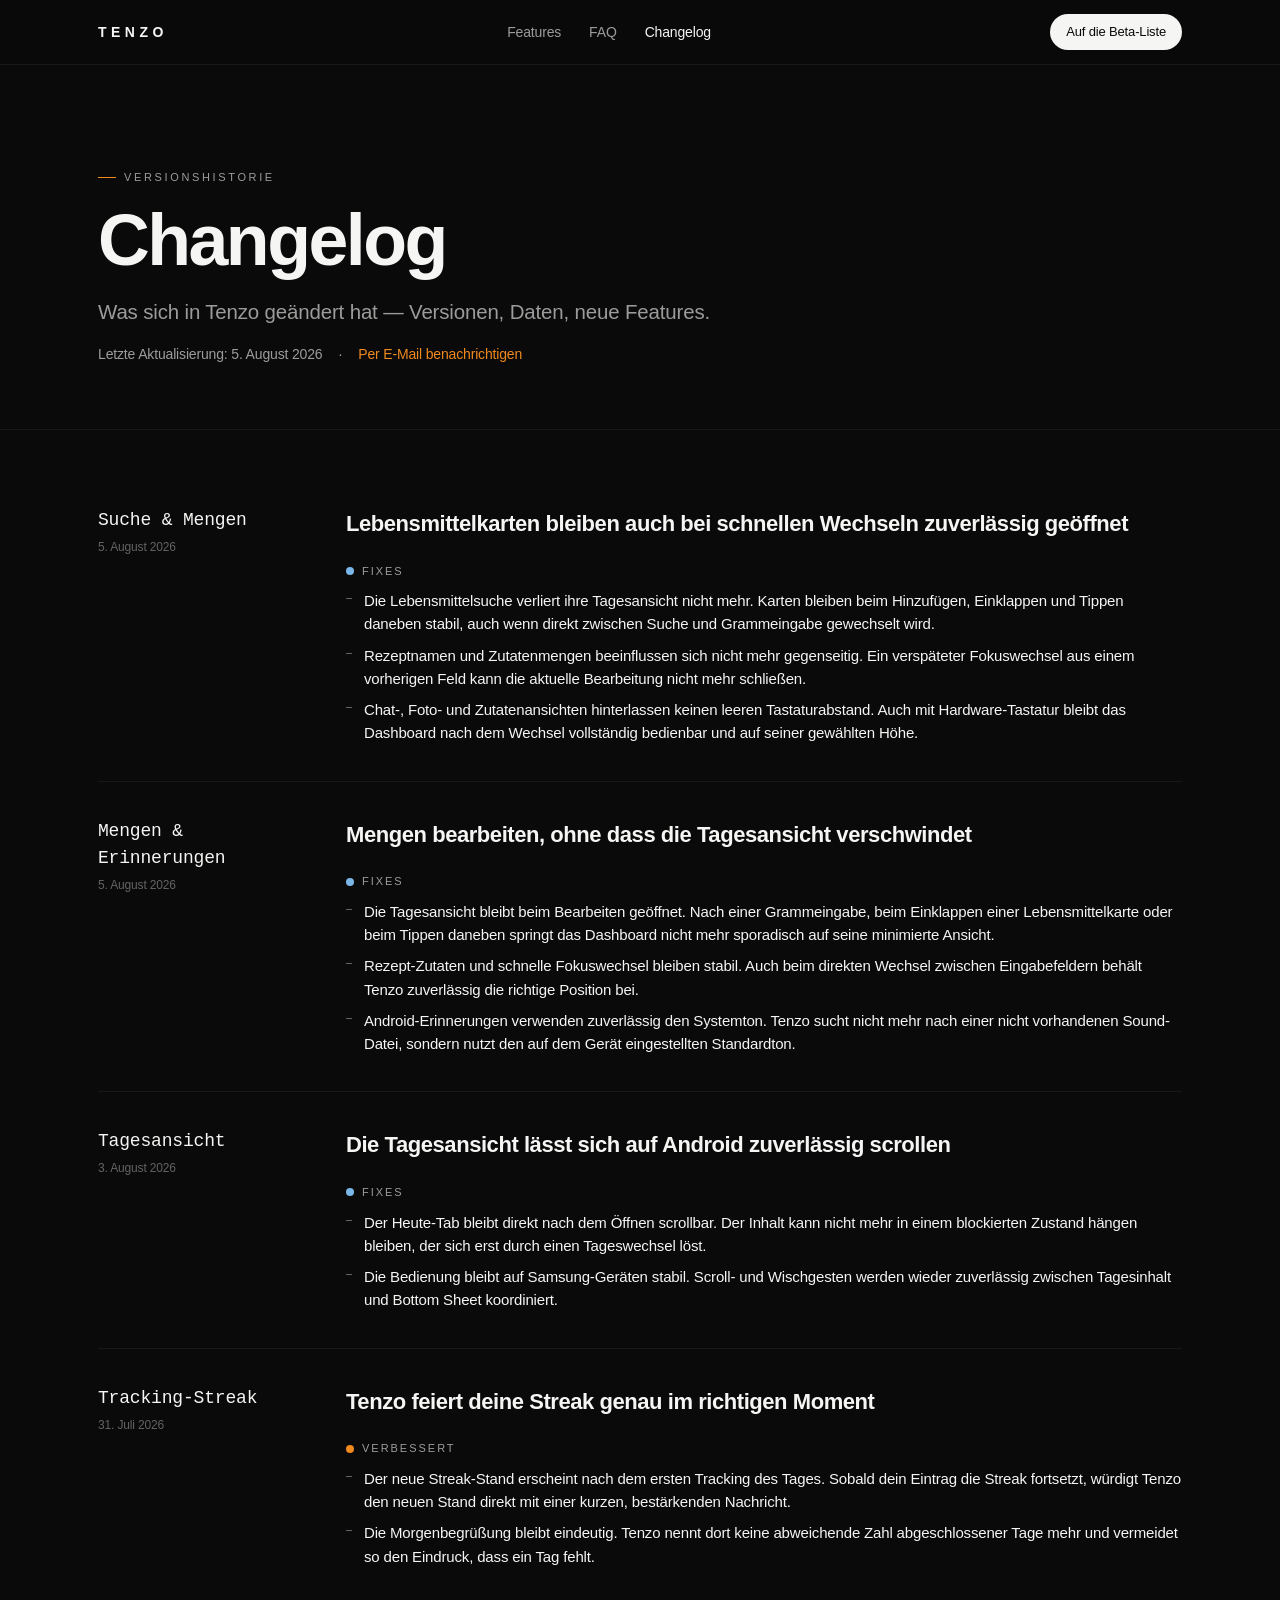
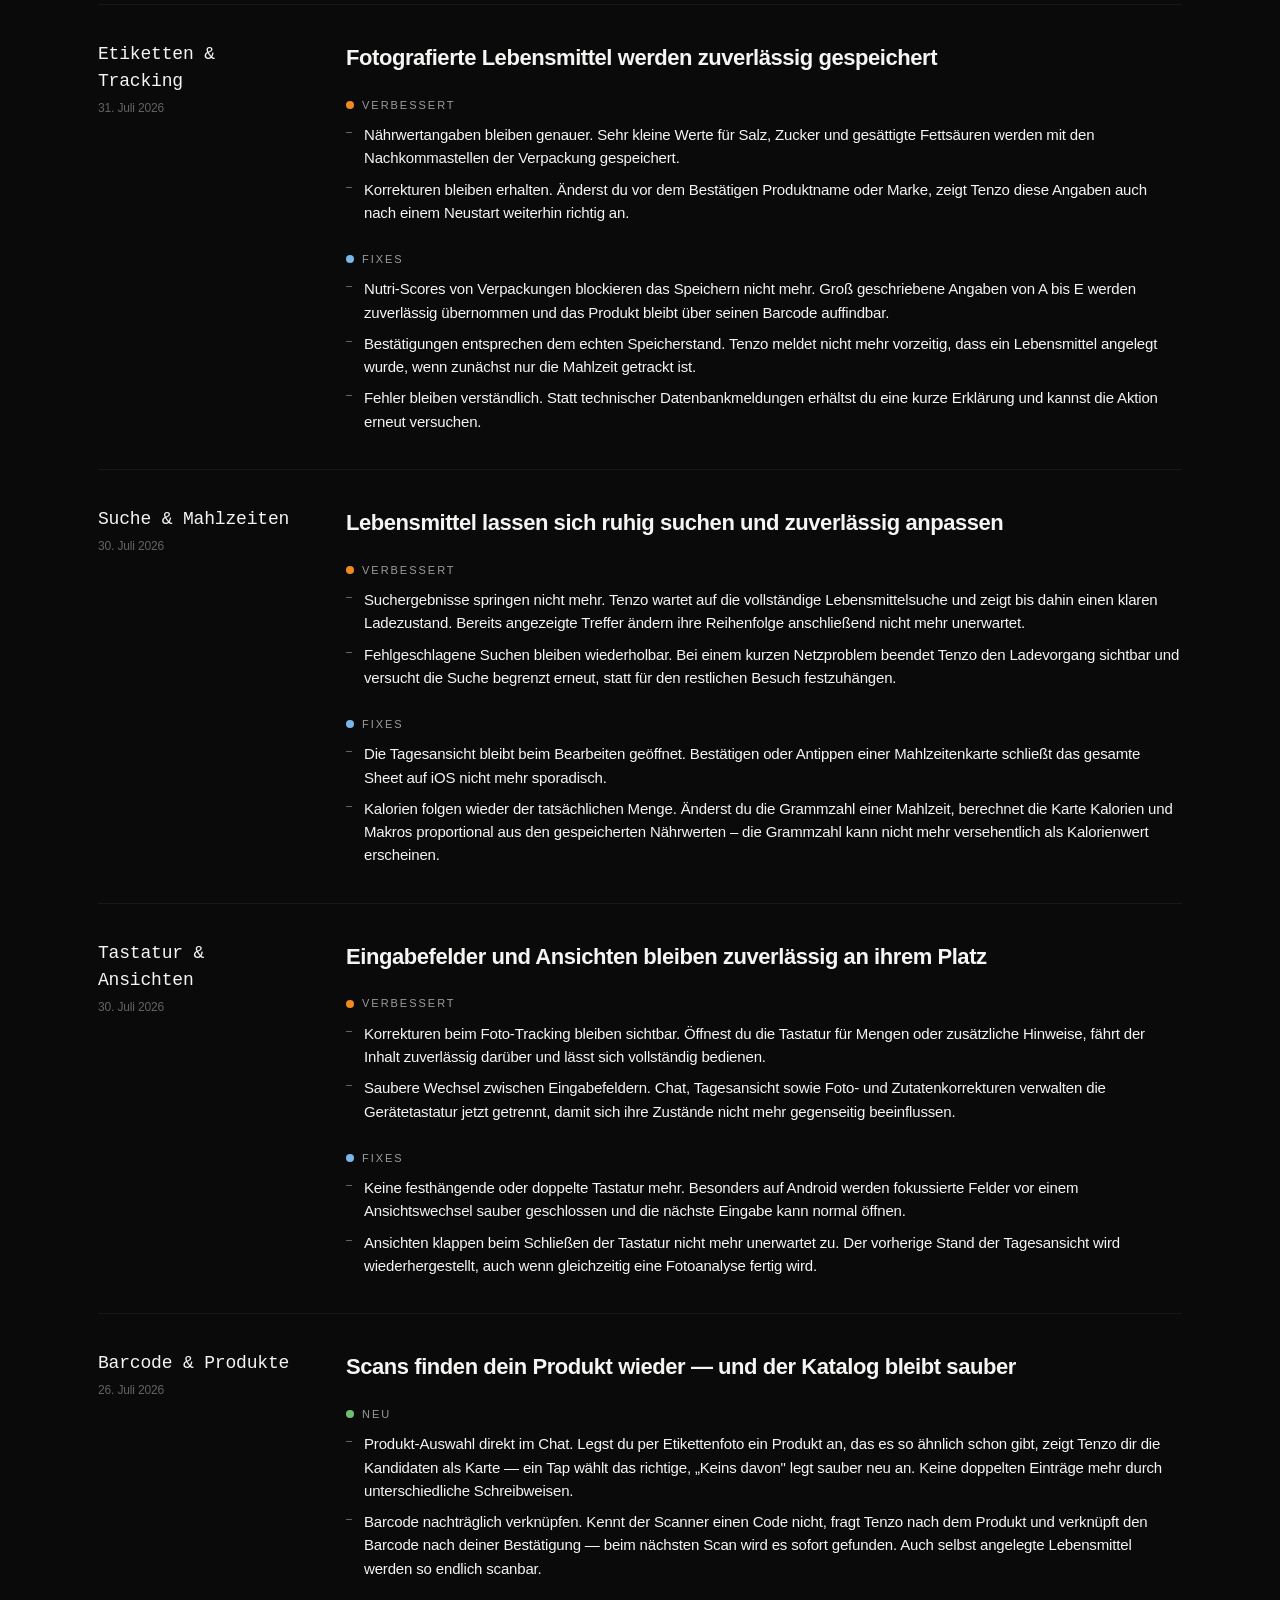
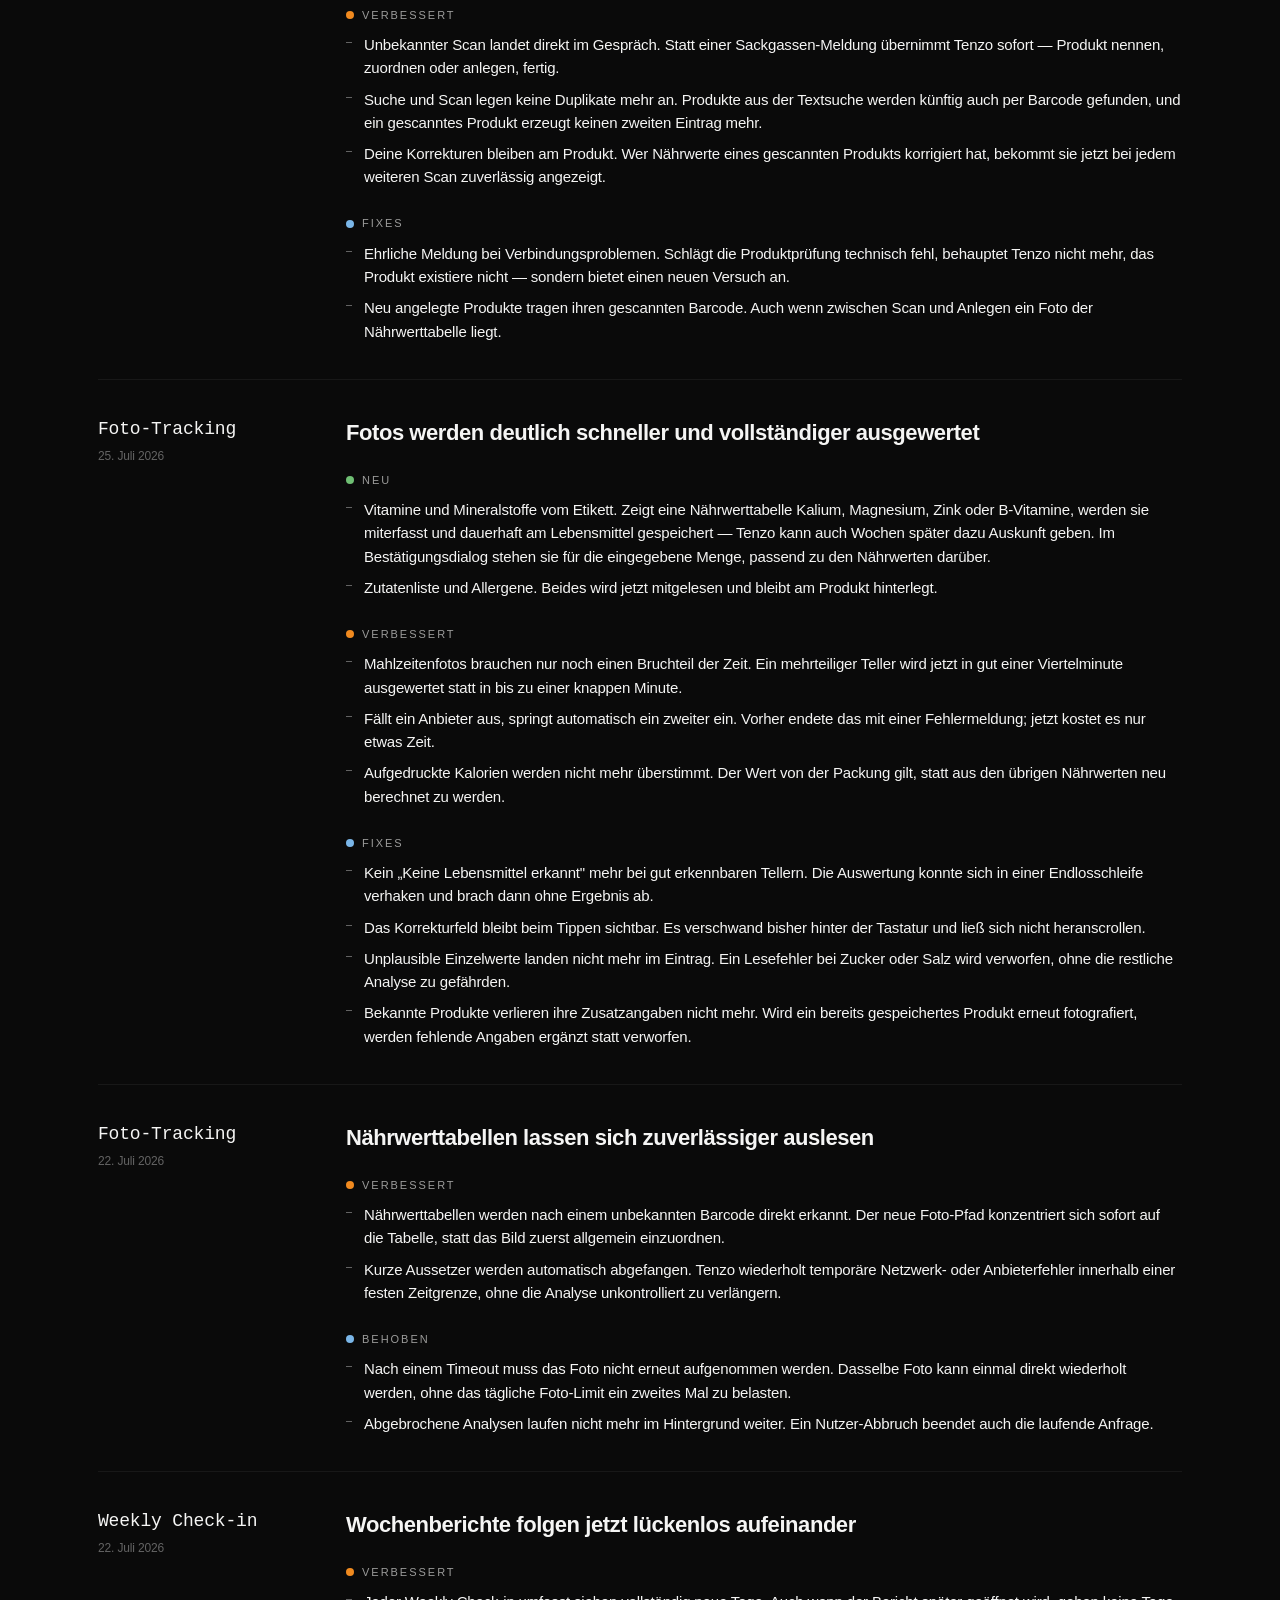
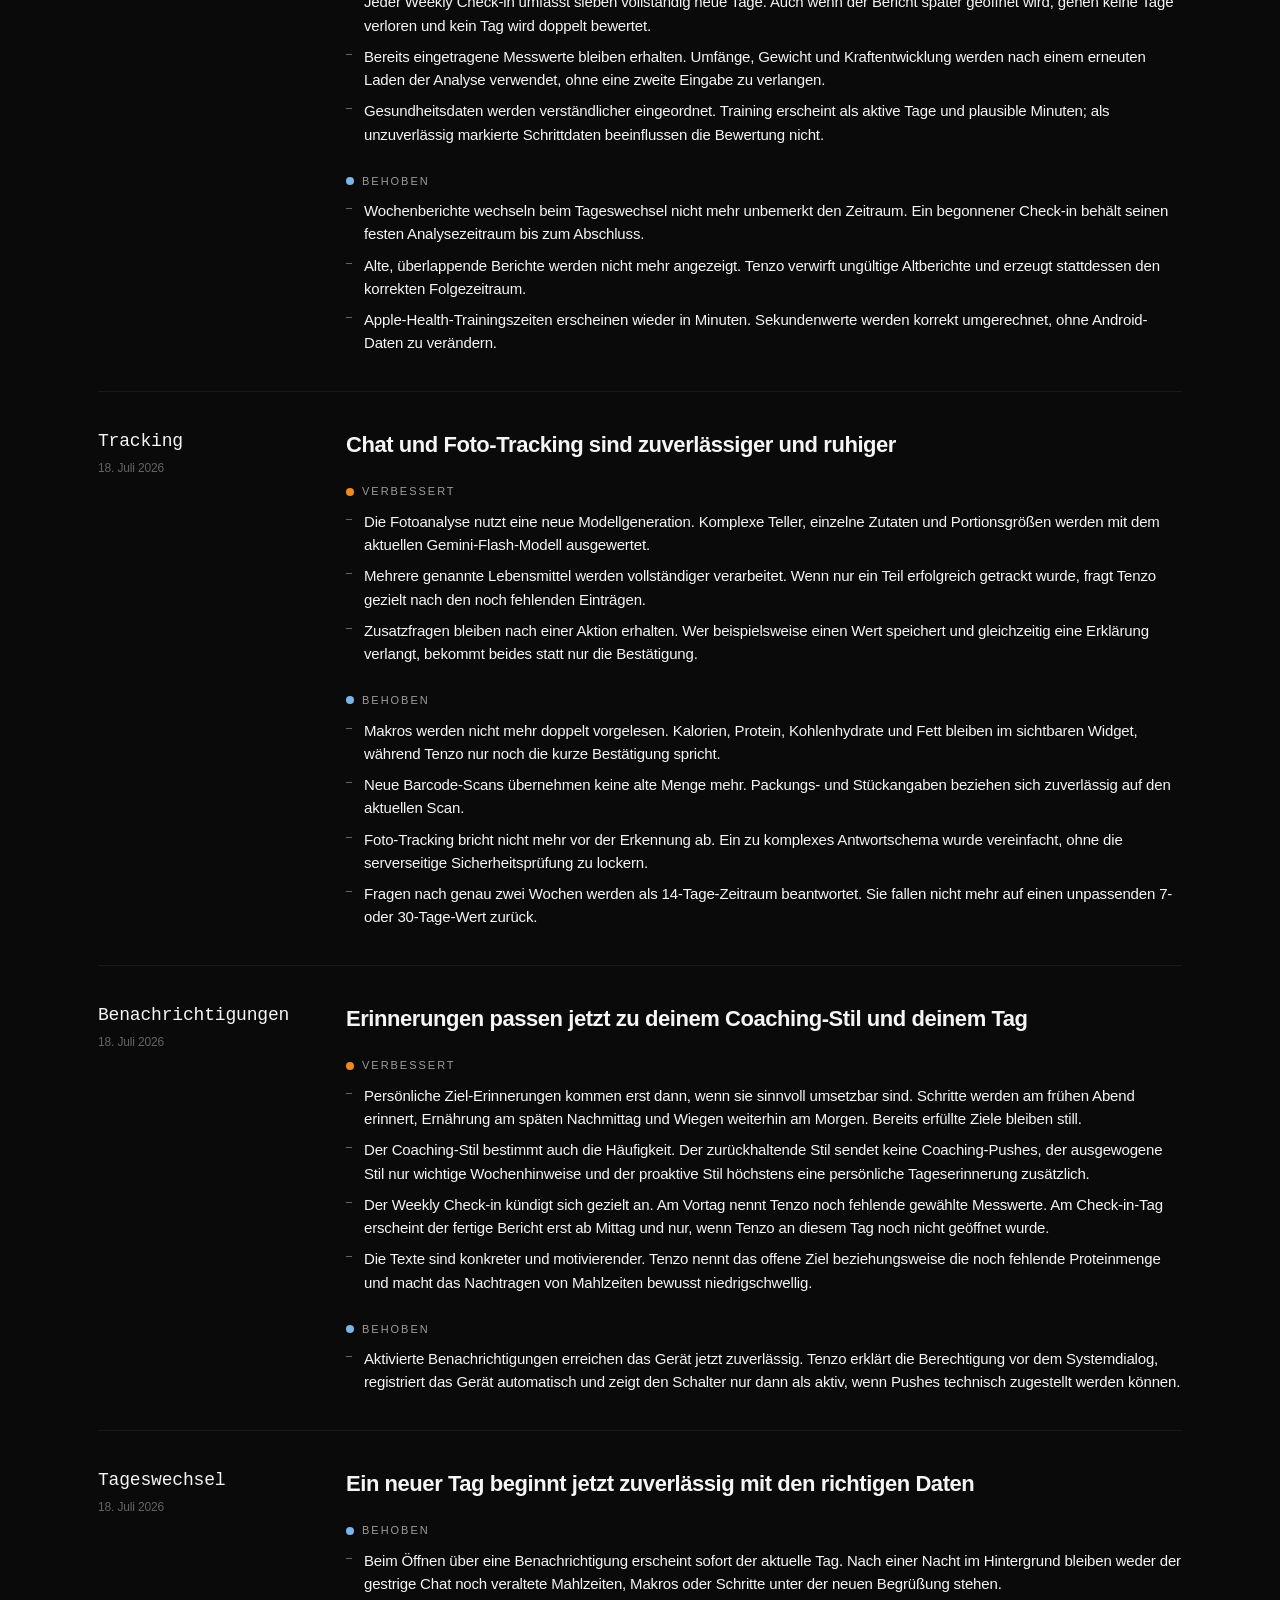
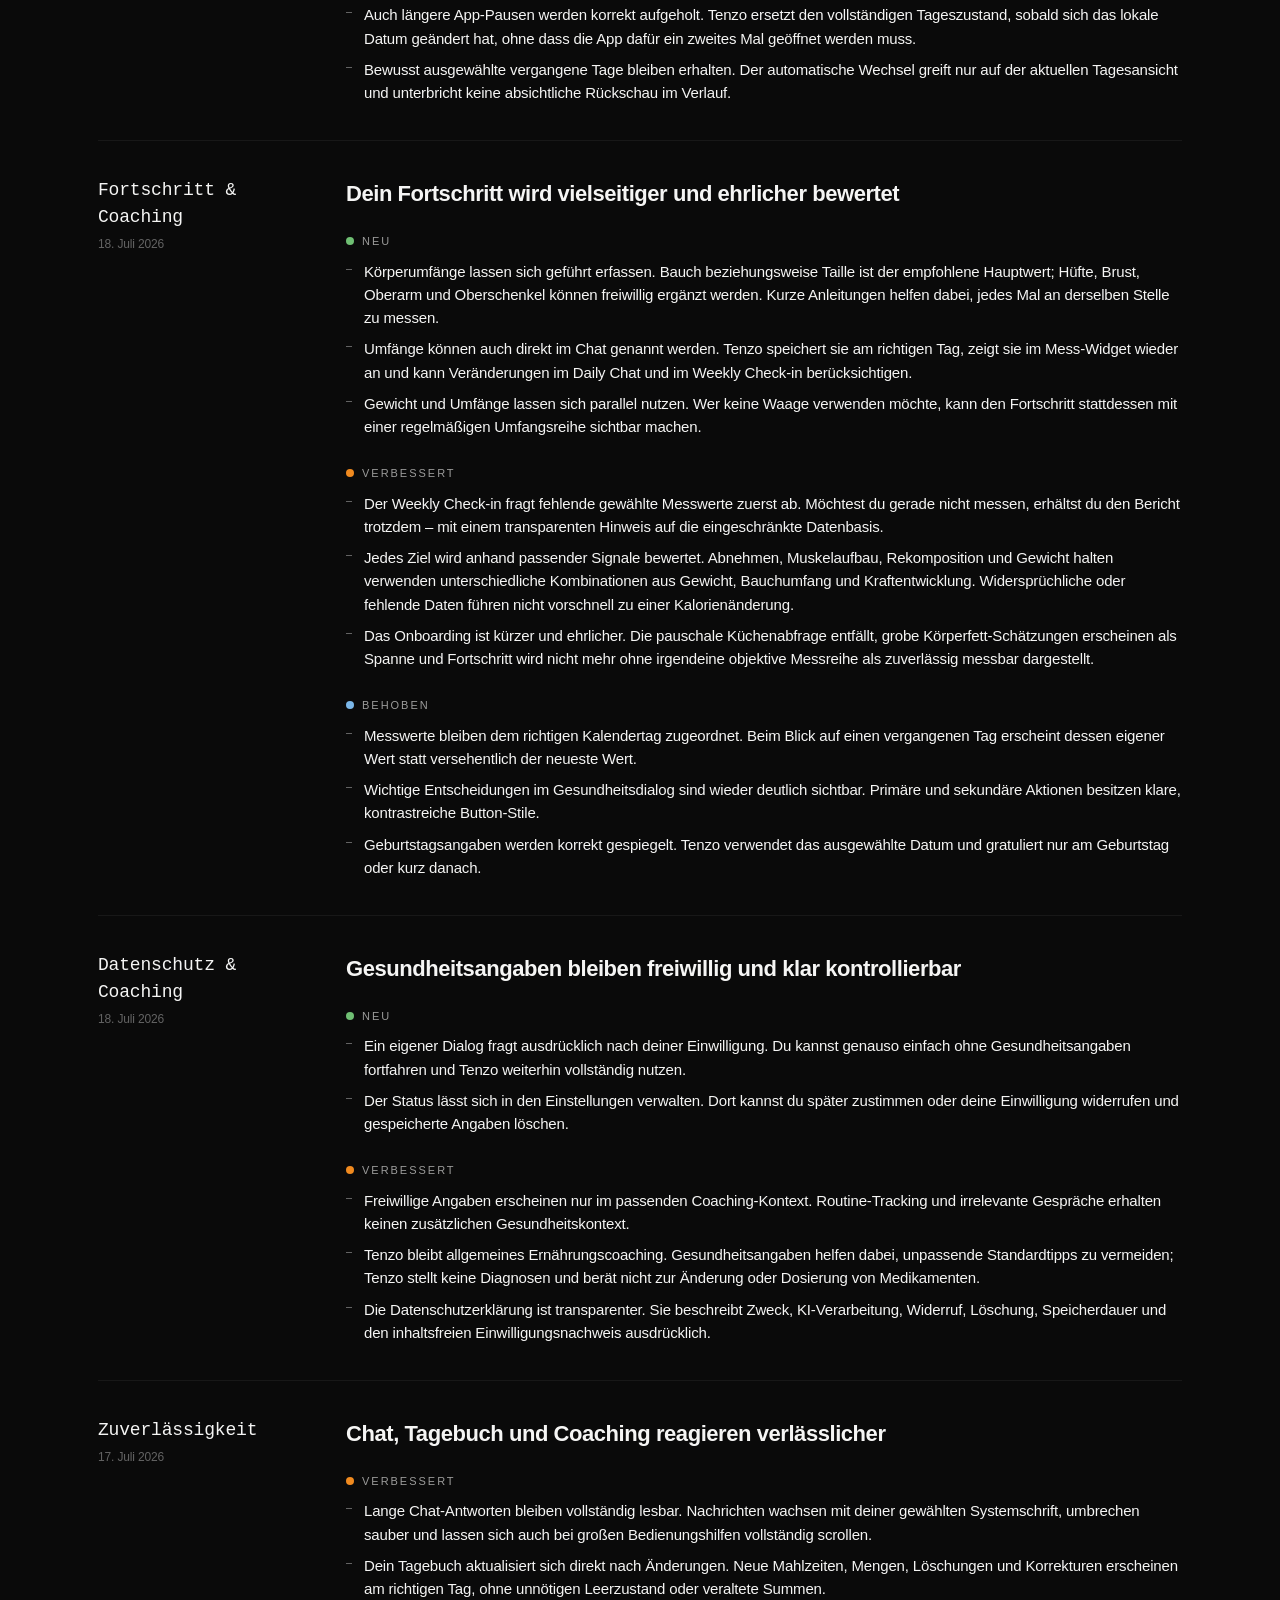
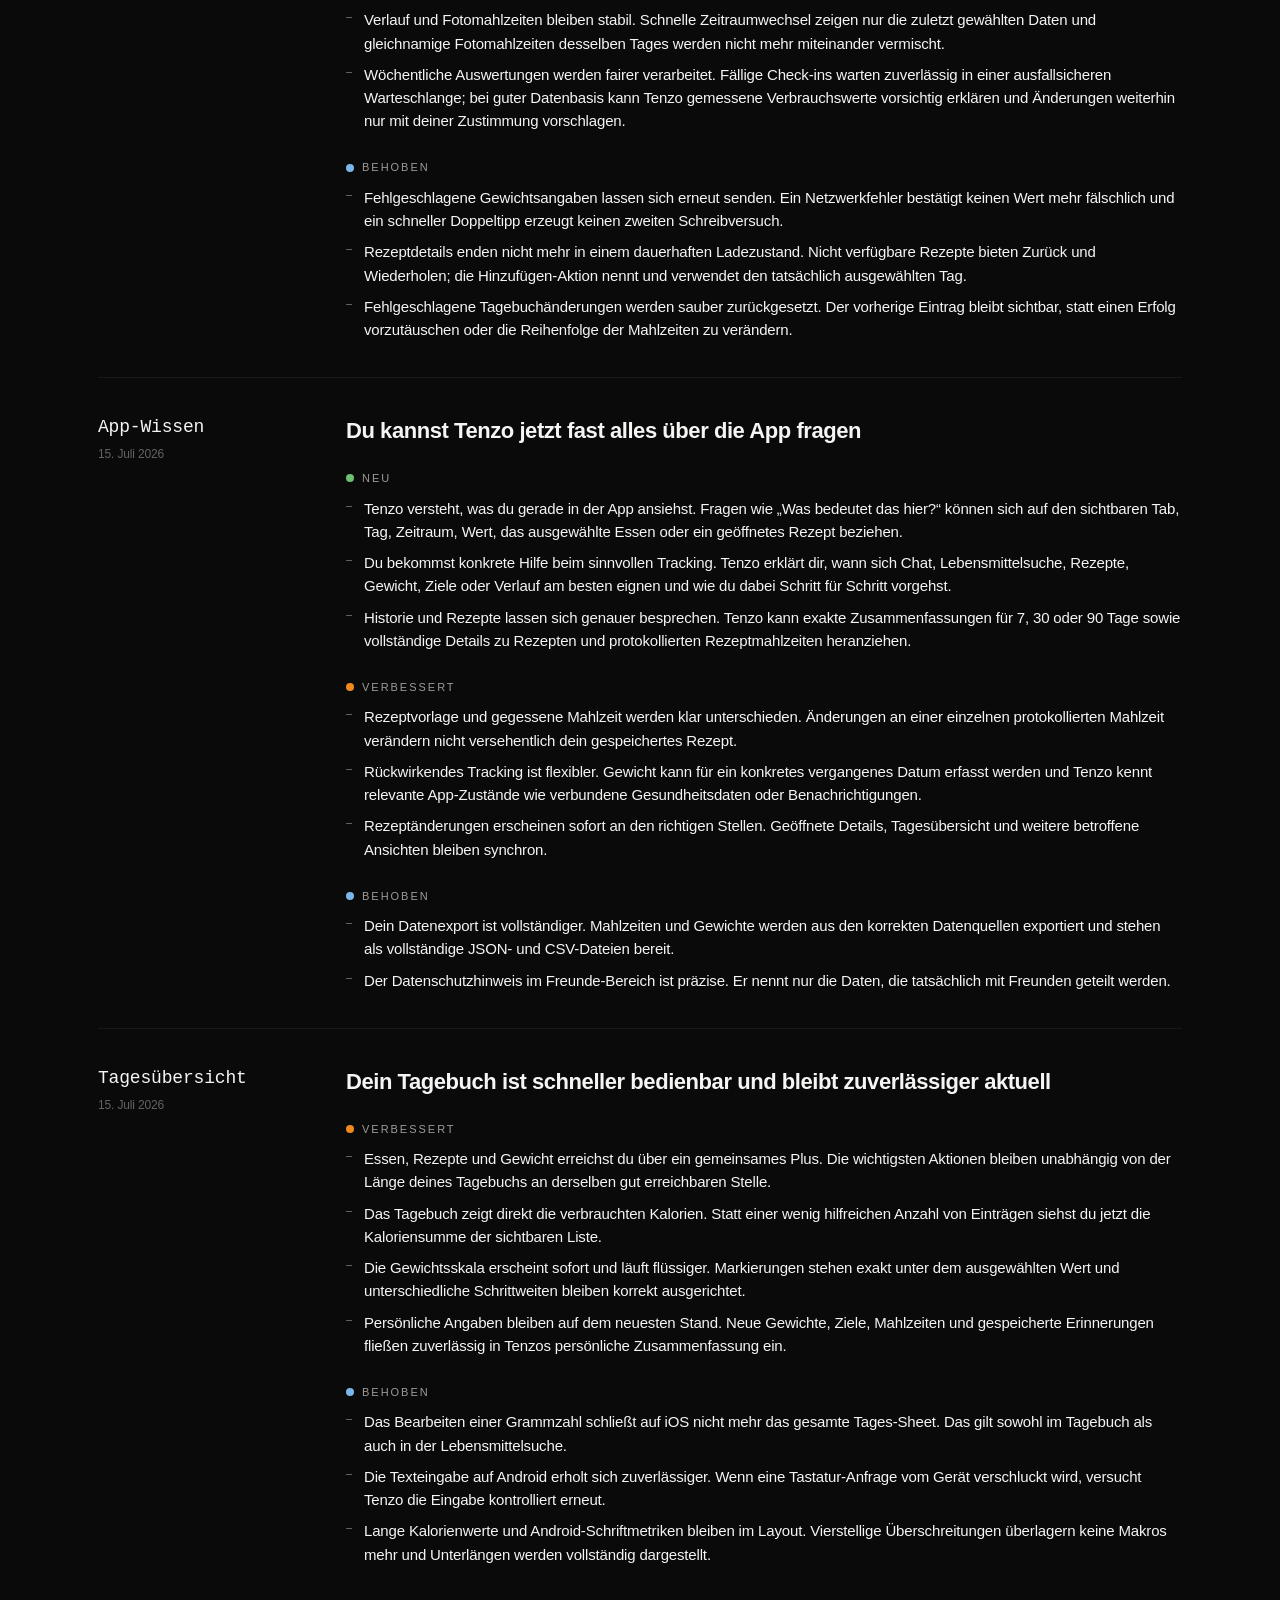
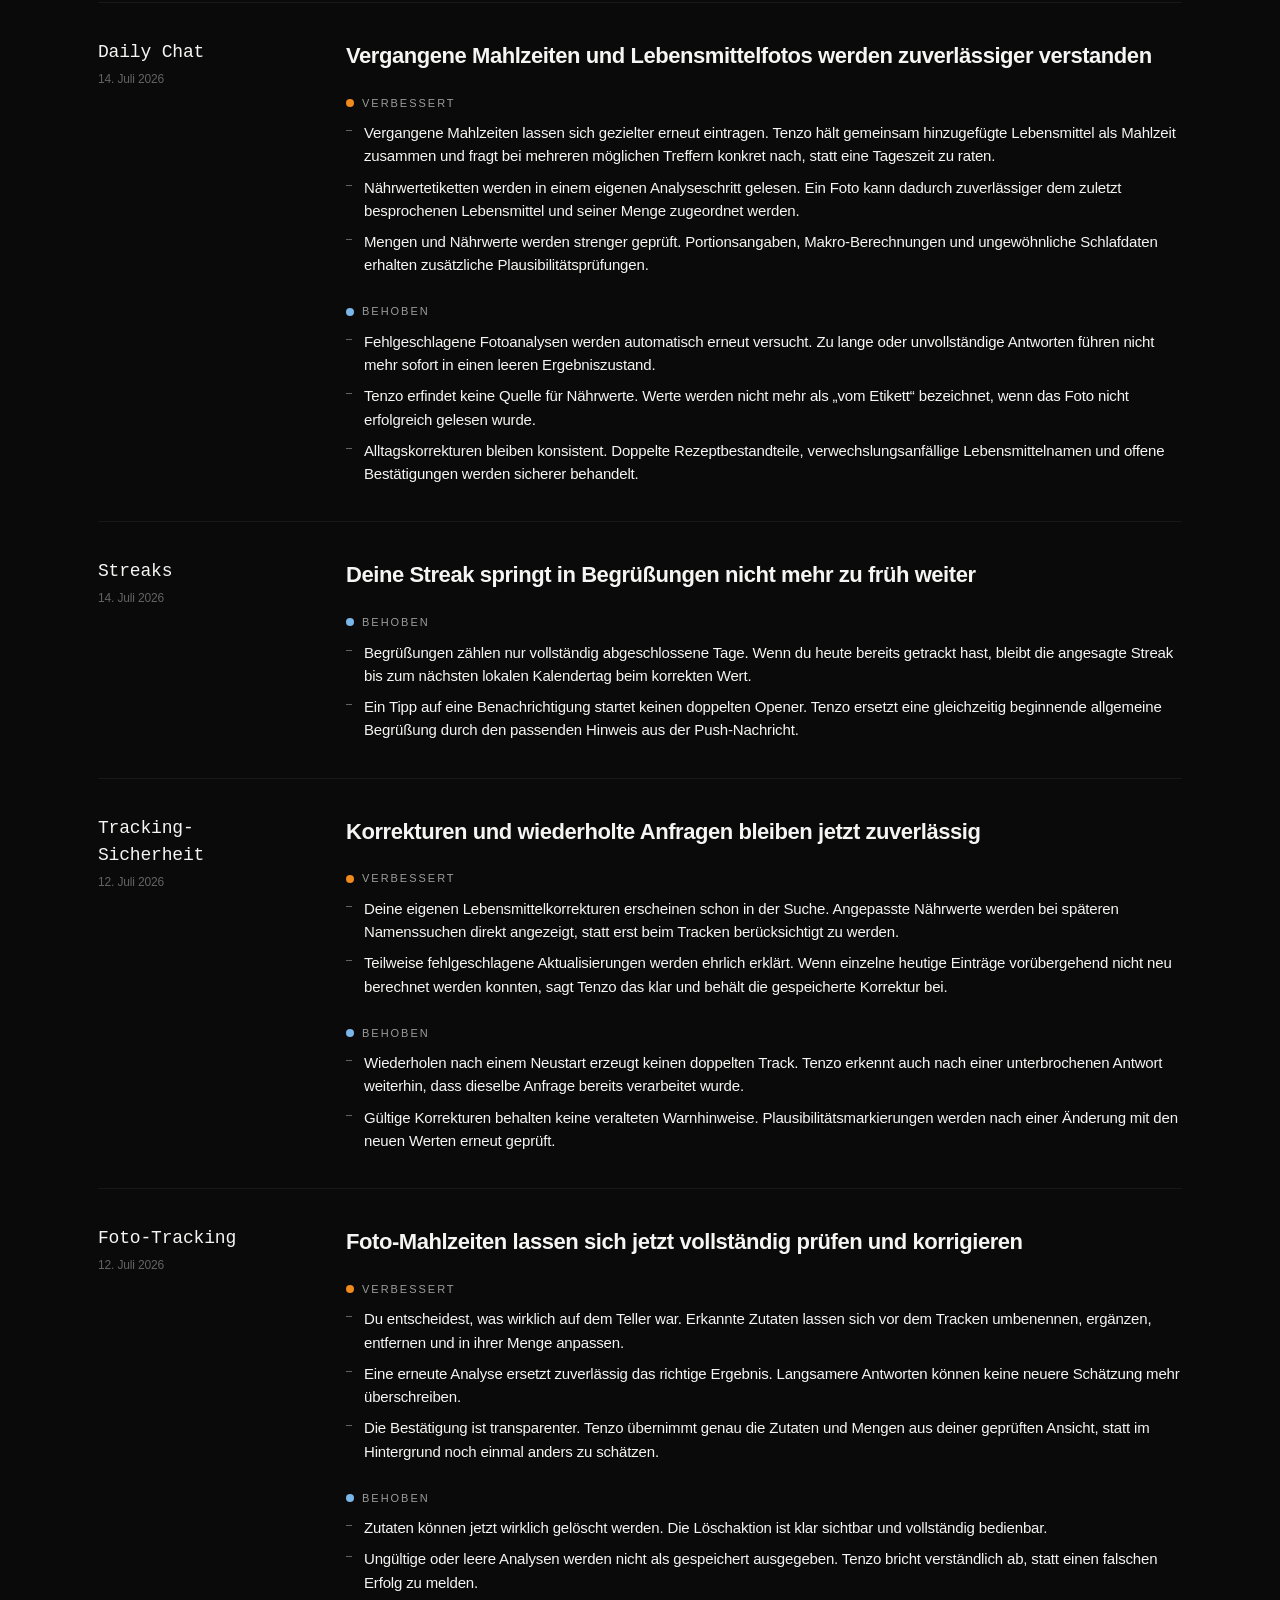
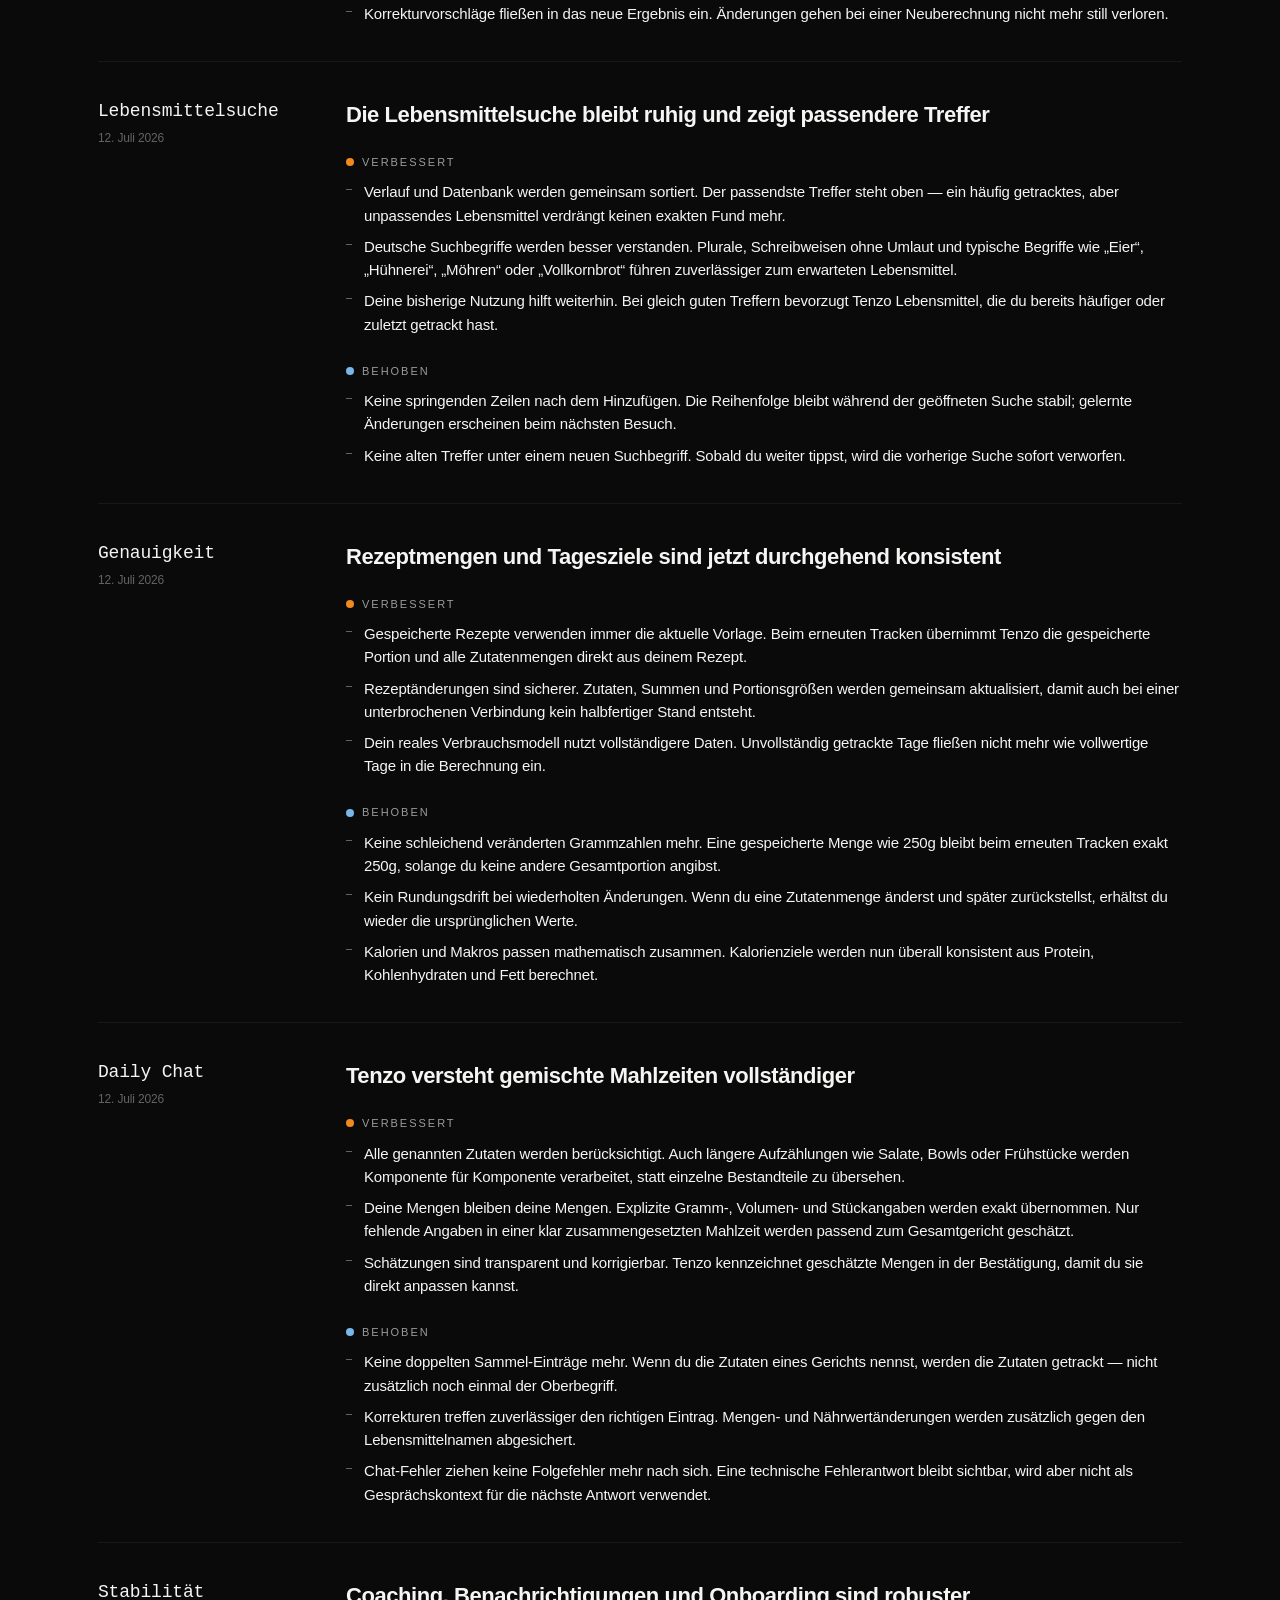
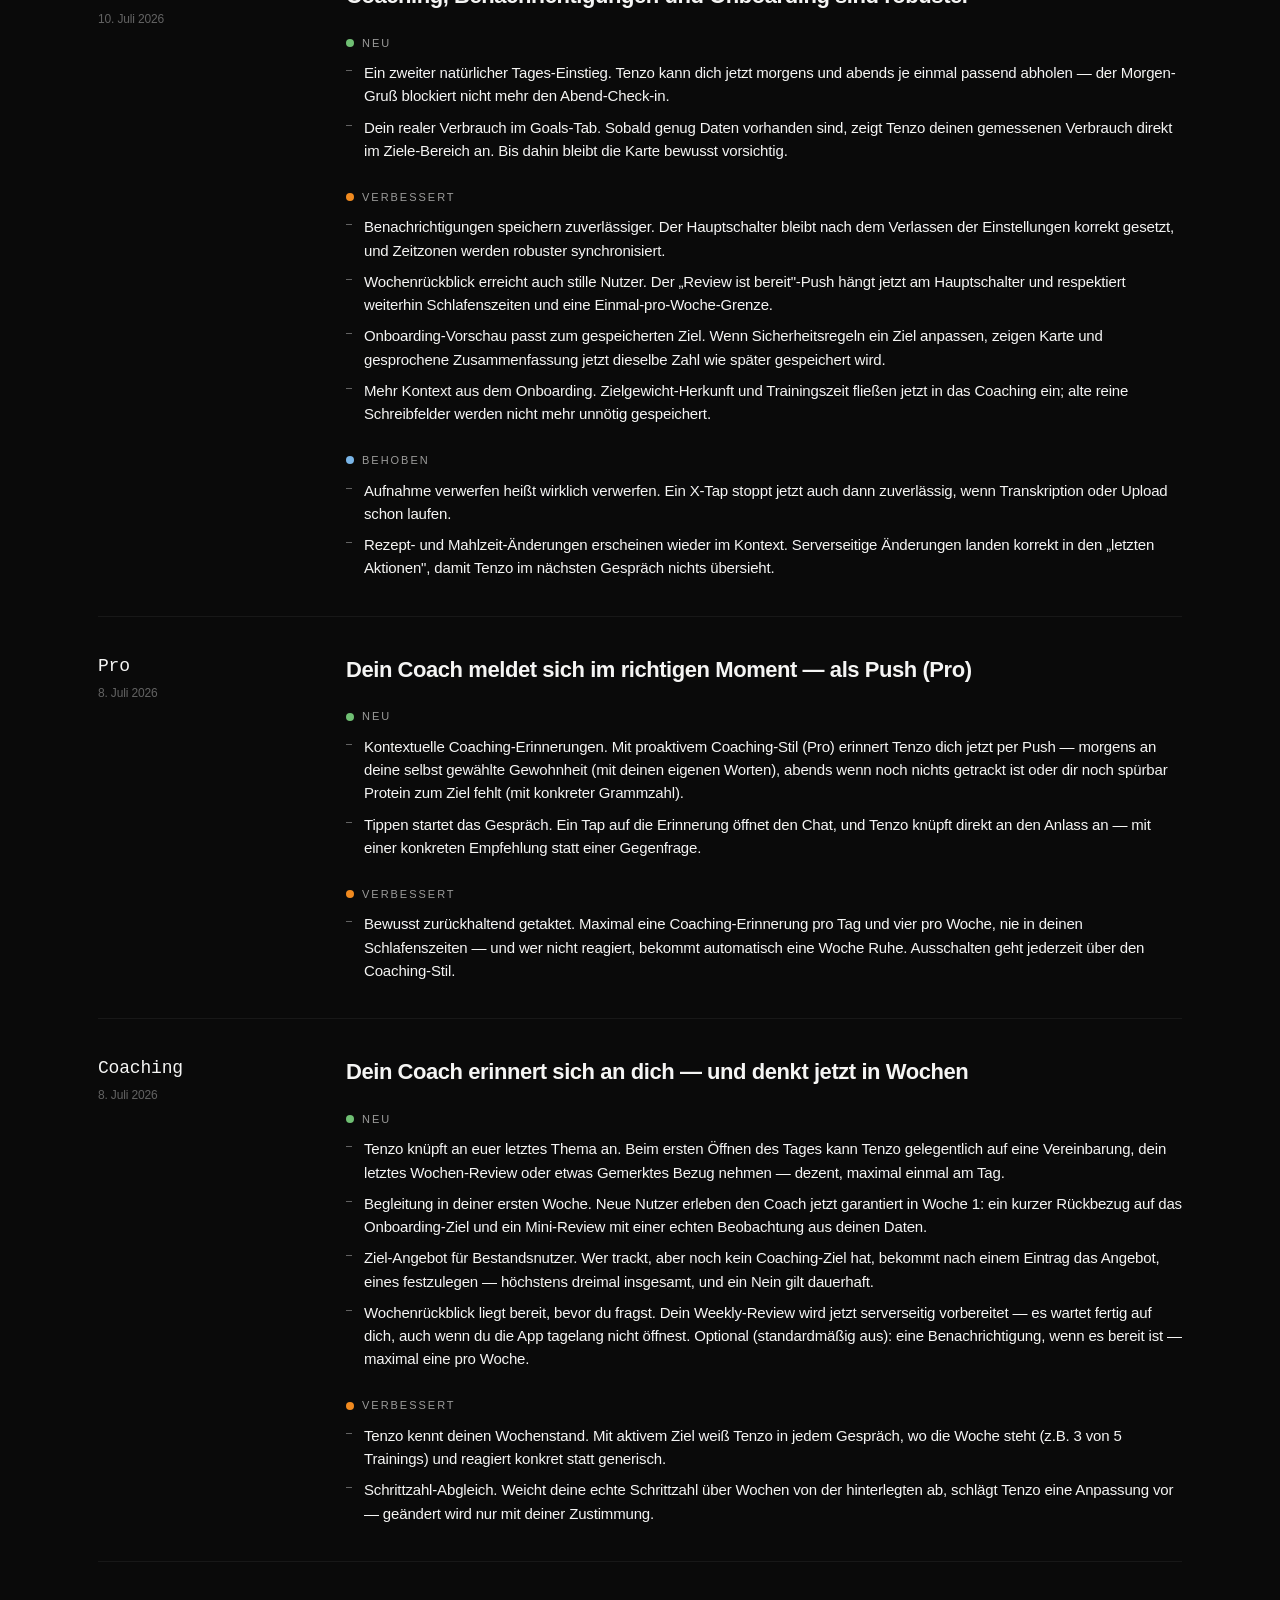
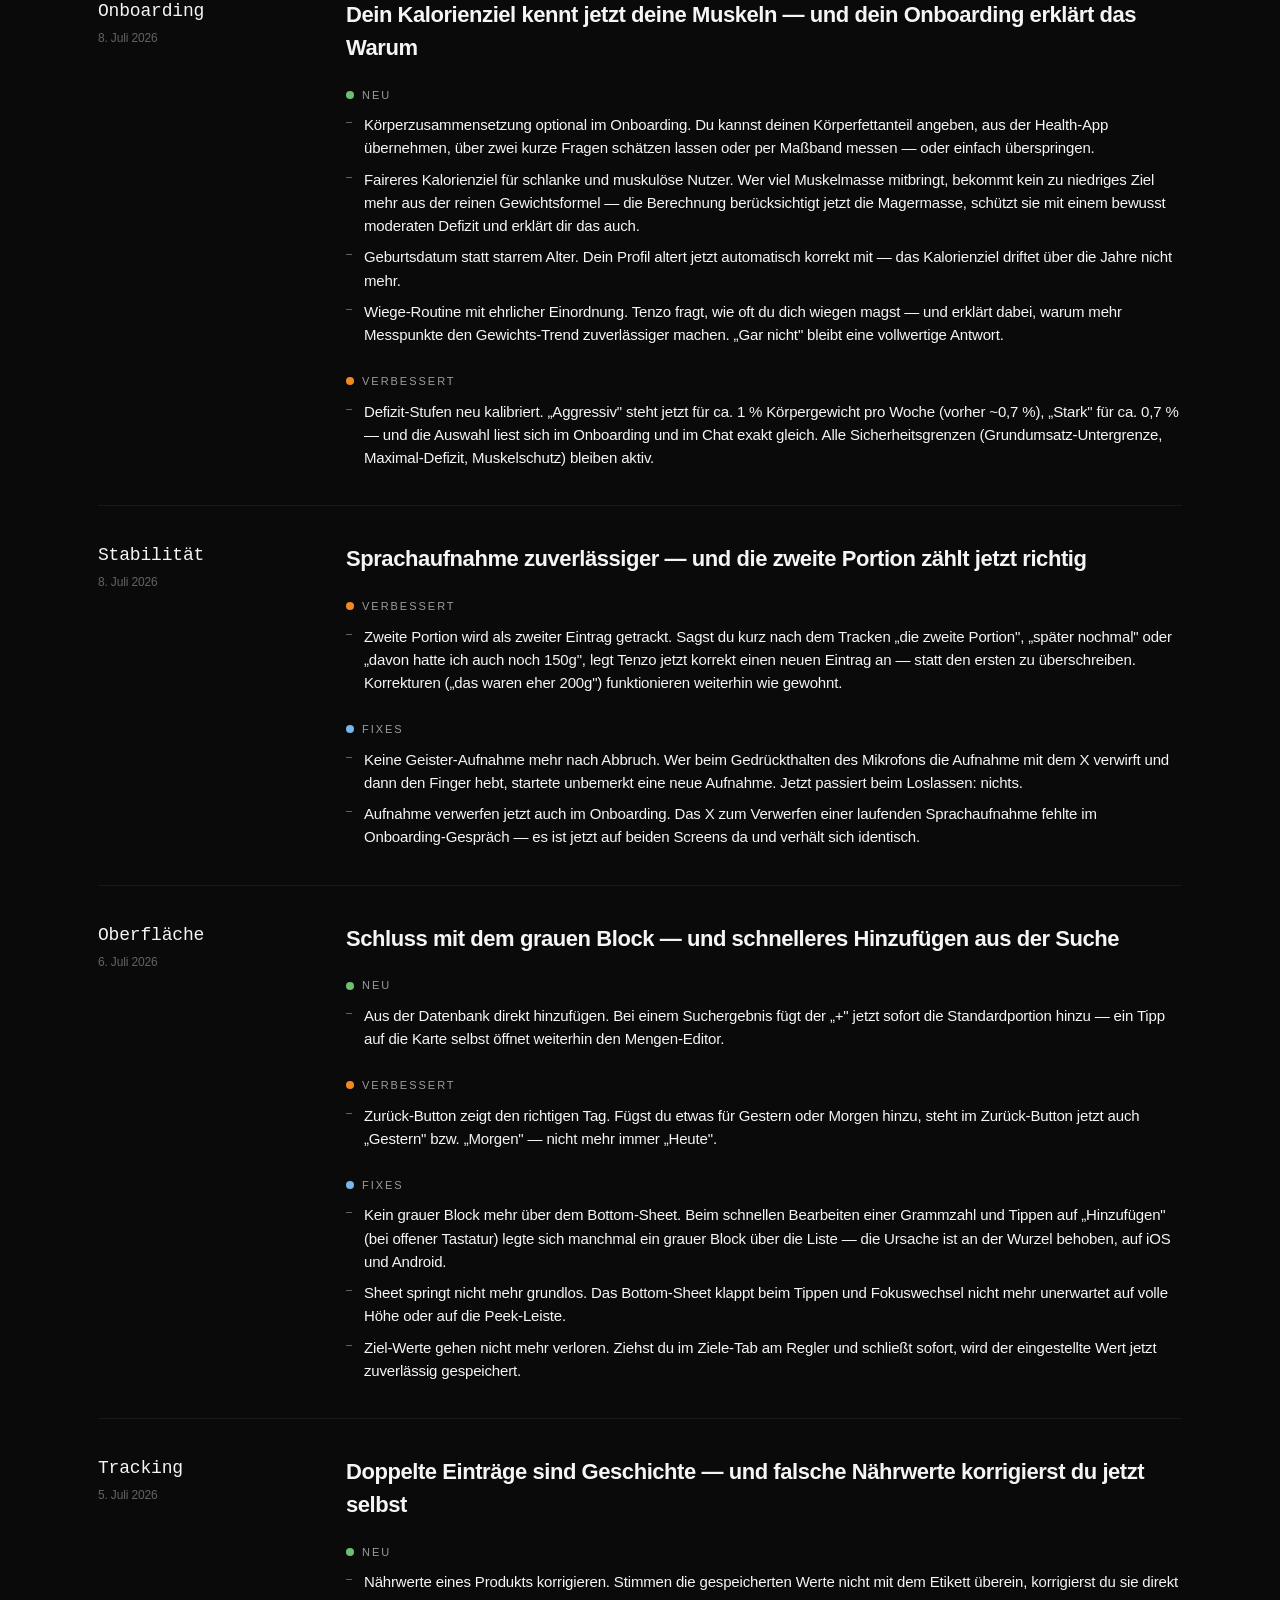
==== commit eb6f933d: "docs: publish stable food input release notes Co-Authored-By: Codex Opus 4.8 (1M context) <noreply@a" ====
--- a/changelog/index.html
+++ b/changelog/index.html
@@ -129,6 +129,26 @@
   <section class="cl-feed">
     <div class="tzw-wrap">
 
+      <!-- 2026-08-05 — Suchkarten und Fokuswechsel vollständig stabilisiert -->
+      <article class="cl-entry">
+        <div class="cl-side">
+          <div class="cl-version">Suche &amp; Mengen</div>
+          <div class="cl-date">5. August 2026</div>
+        </div>
+        <div class="cl-body">
+          <h3>Lebensmittelkarten bleiben auch bei schnellen Wechseln zuverlässig geöffnet</h3>
+
+          <div class="cl-section fixed">
+            <h4><span class="cl-dot"></span>Fixes</h4>
+            <ul class="cl-list">
+              <li><strong>Die Lebensmittelsuche verliert ihre Tagesansicht nicht mehr.</strong> Karten bleiben beim Hinzufügen, Einklappen und Tippen daneben stabil, auch wenn direkt zwischen Suche und Grammeingabe gewechselt wird.</li>
+              <li><strong>Rezeptnamen und Zutatenmengen beeinflussen sich nicht mehr gegenseitig.</strong> Ein verspäteter Fokuswechsel aus einem vorherigen Feld kann die aktuelle Bearbeitung nicht mehr schließen.</li>
+              <li><strong>Chat-, Foto- und Zutatenansichten hinterlassen keinen leeren Tastaturabstand.</strong> Auch mit Hardware-Tastatur bleibt das Dashboard nach dem Wechsel vollständig bedienbar und auf seiner gewählten Höhe.</li>
+            </ul>
+          </div>
+        </div>
+      </article>
+
       <!-- 2026-08-05 — Stabile Mengenbearbeitung und Benachrichtigungstöne -->
       <article class="cl-entry">
         <div class="cl-side">
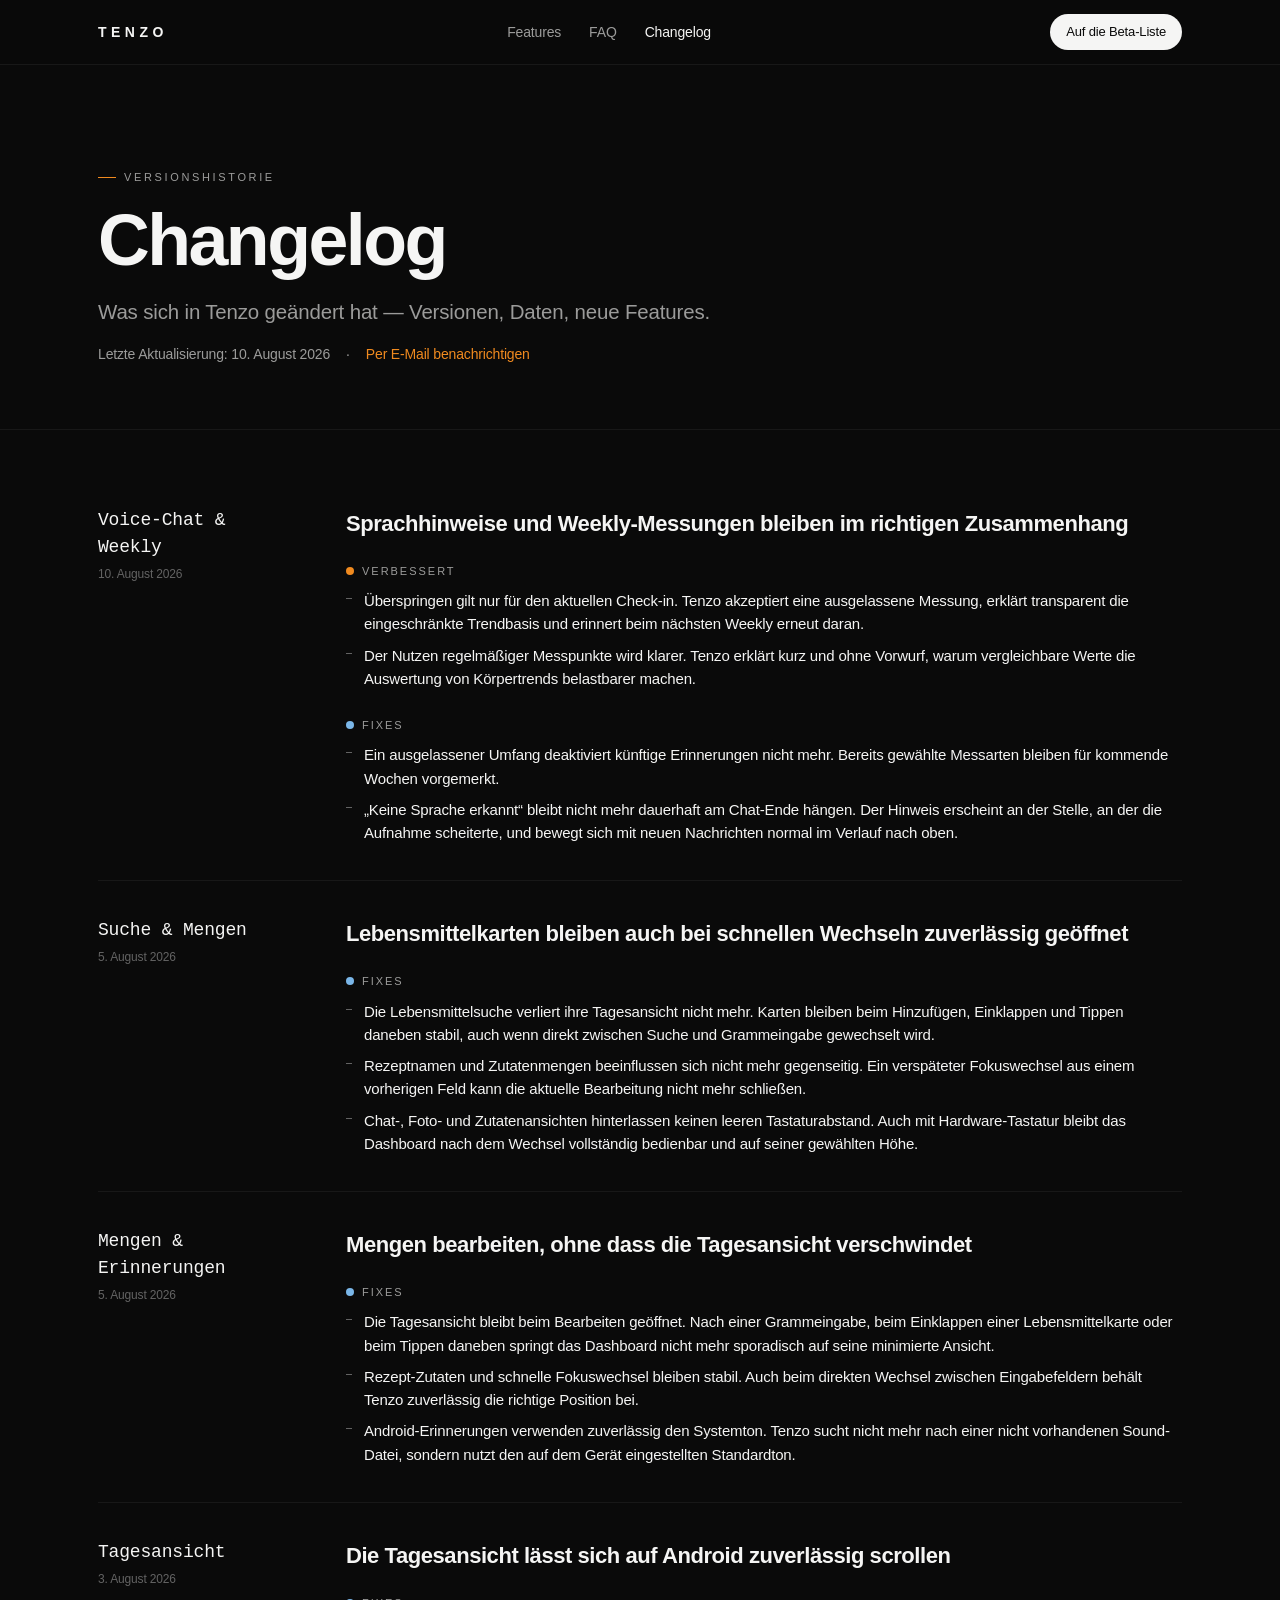
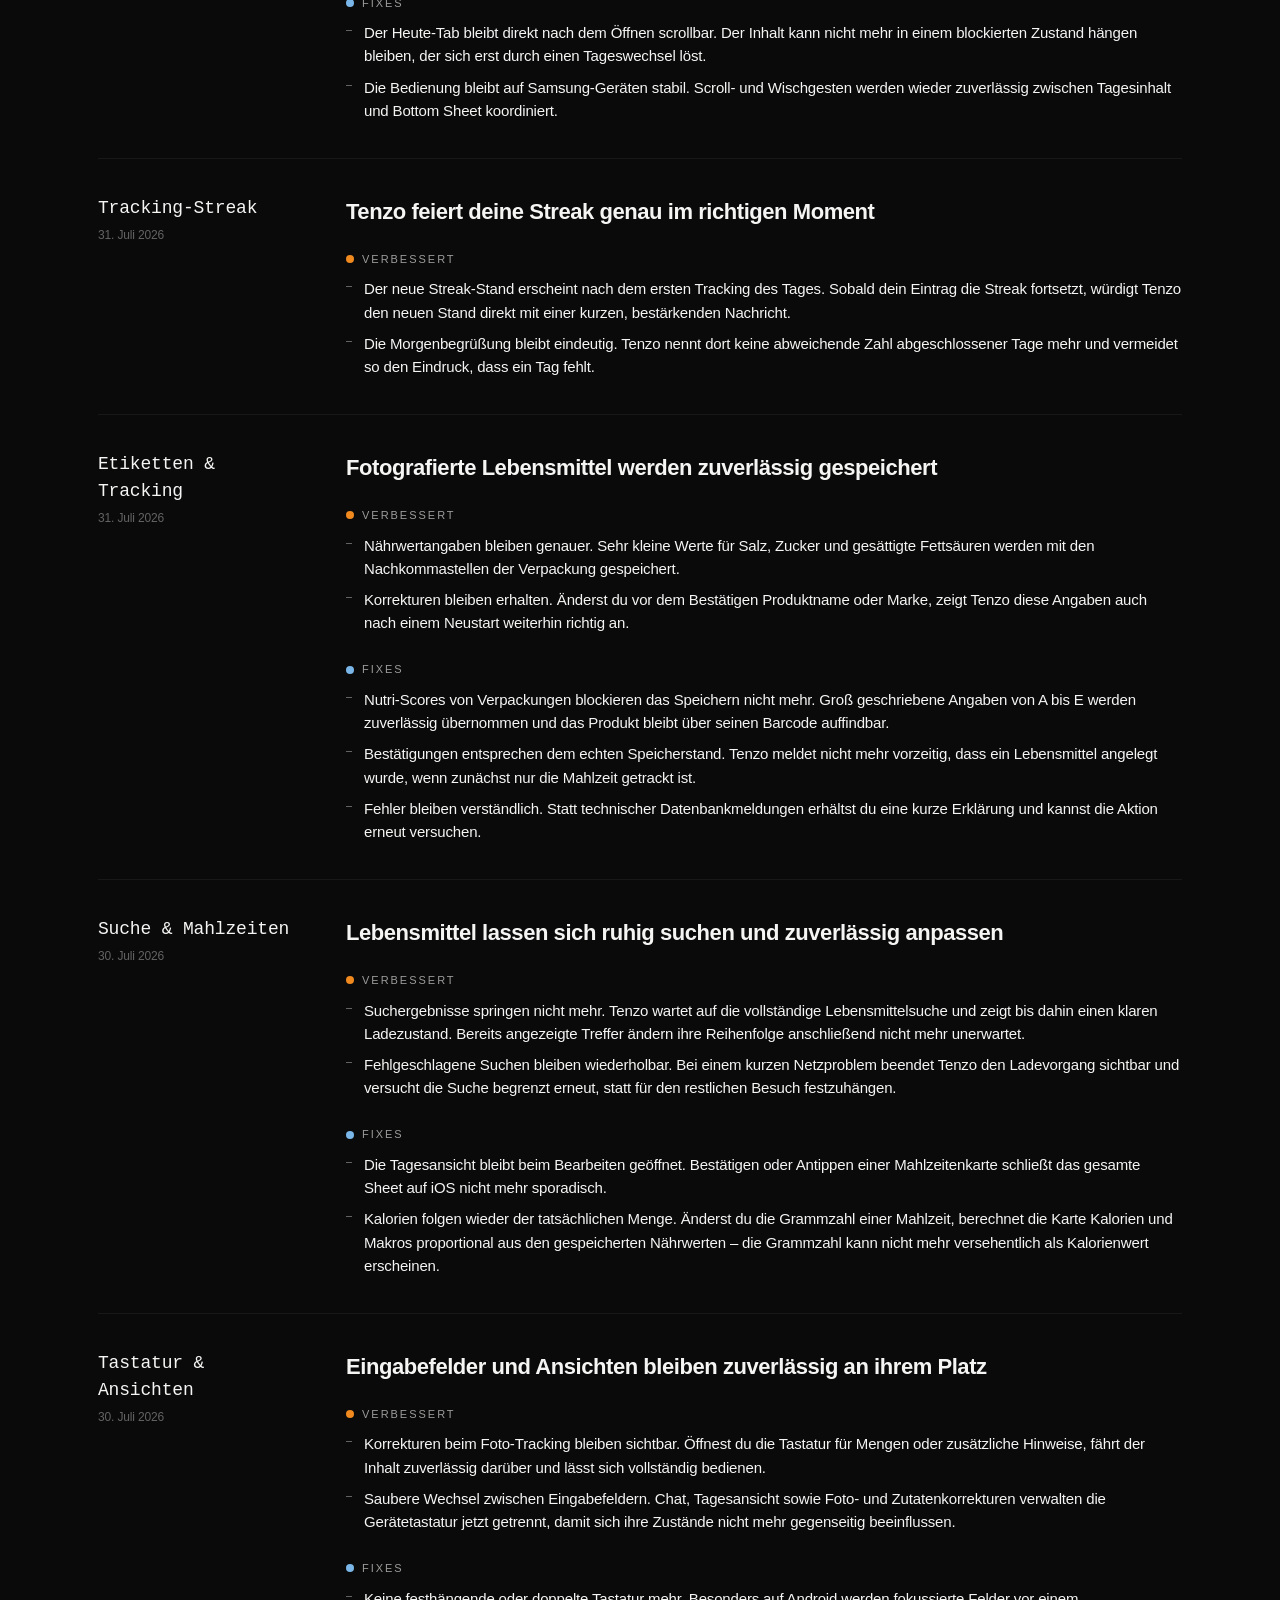
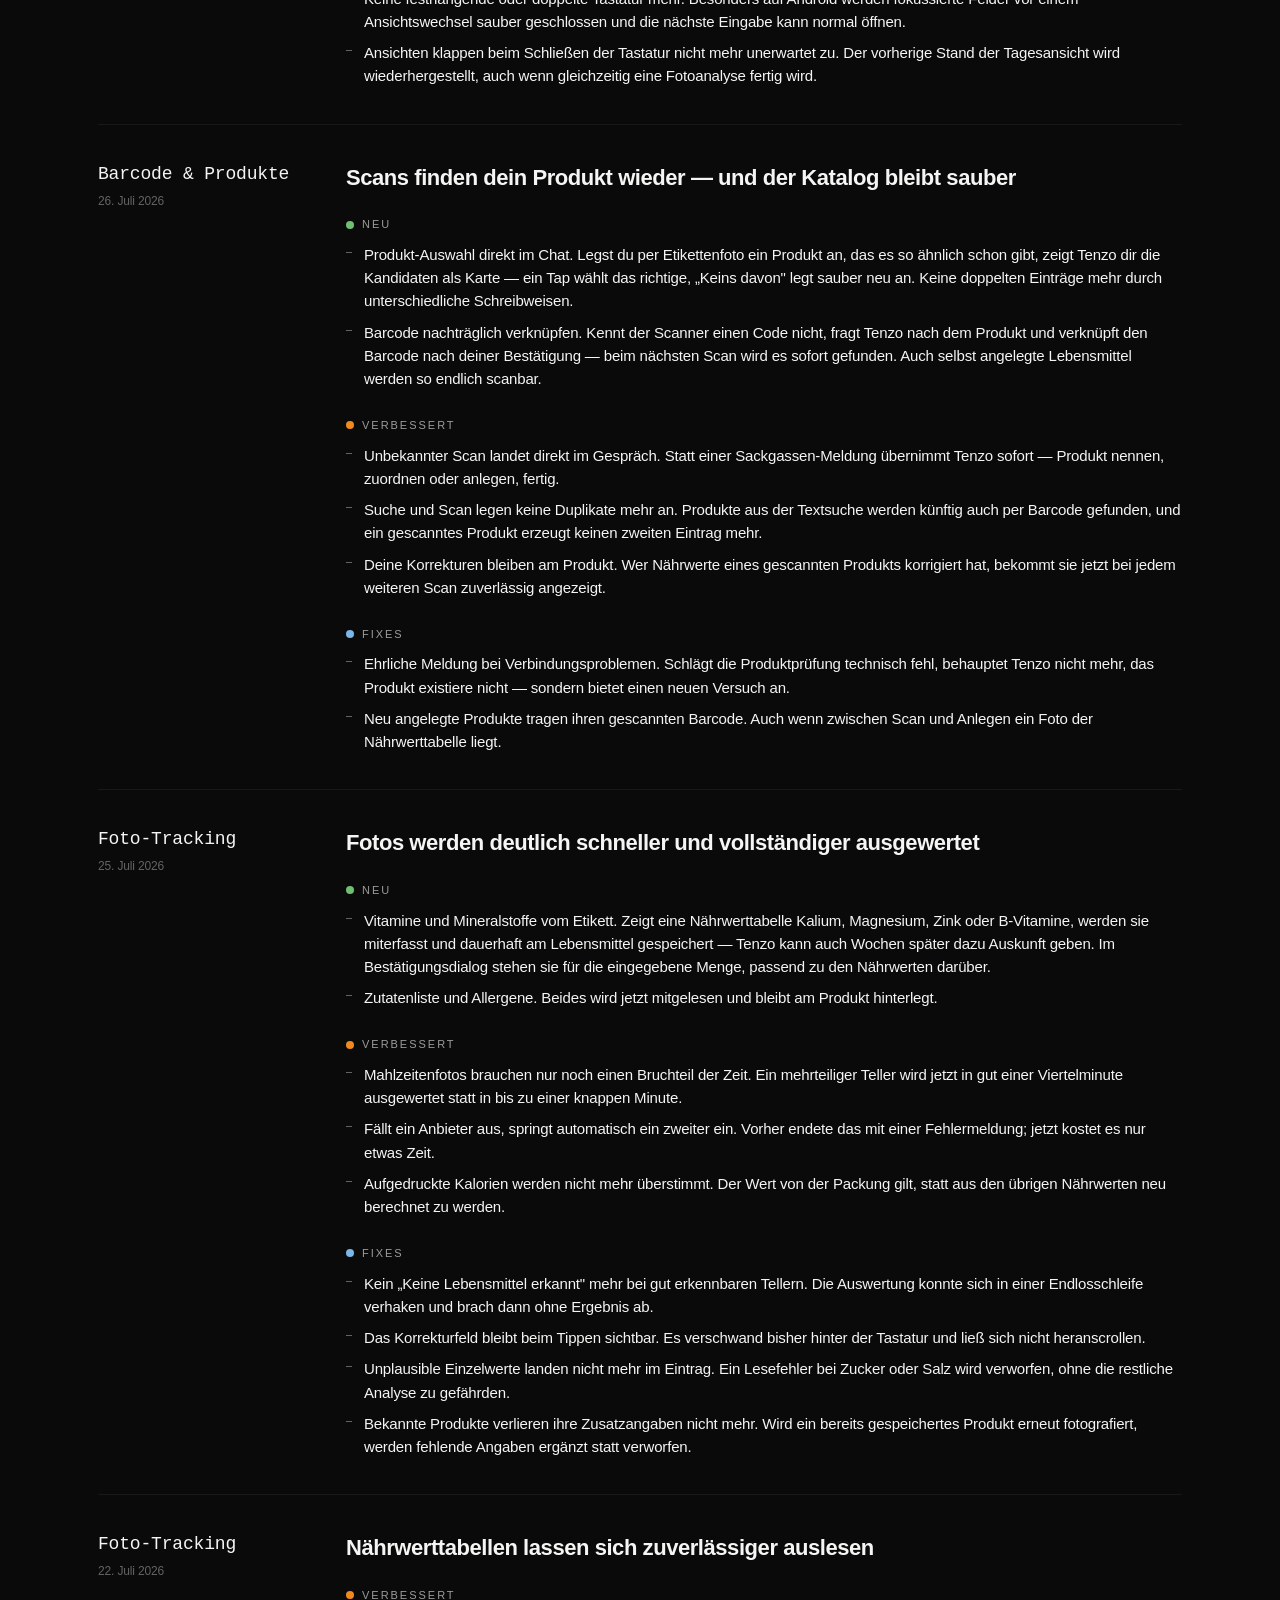
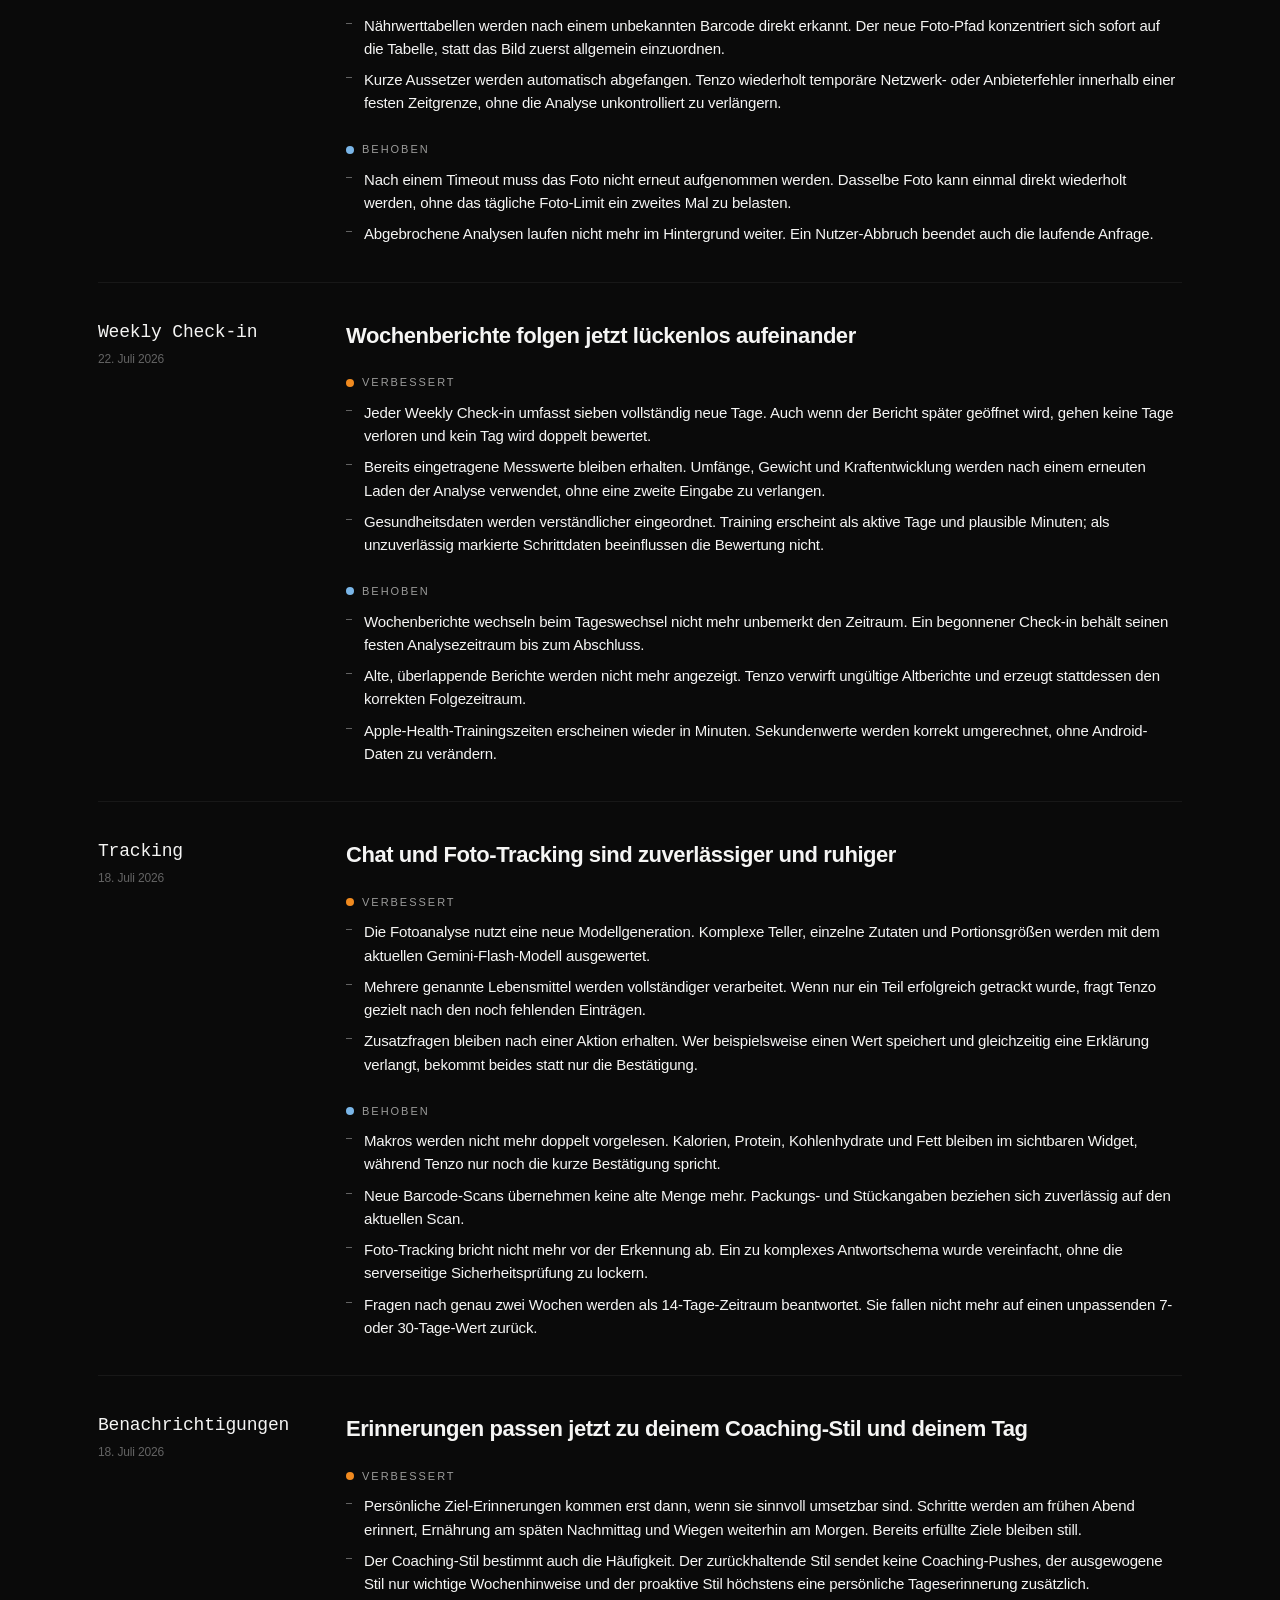
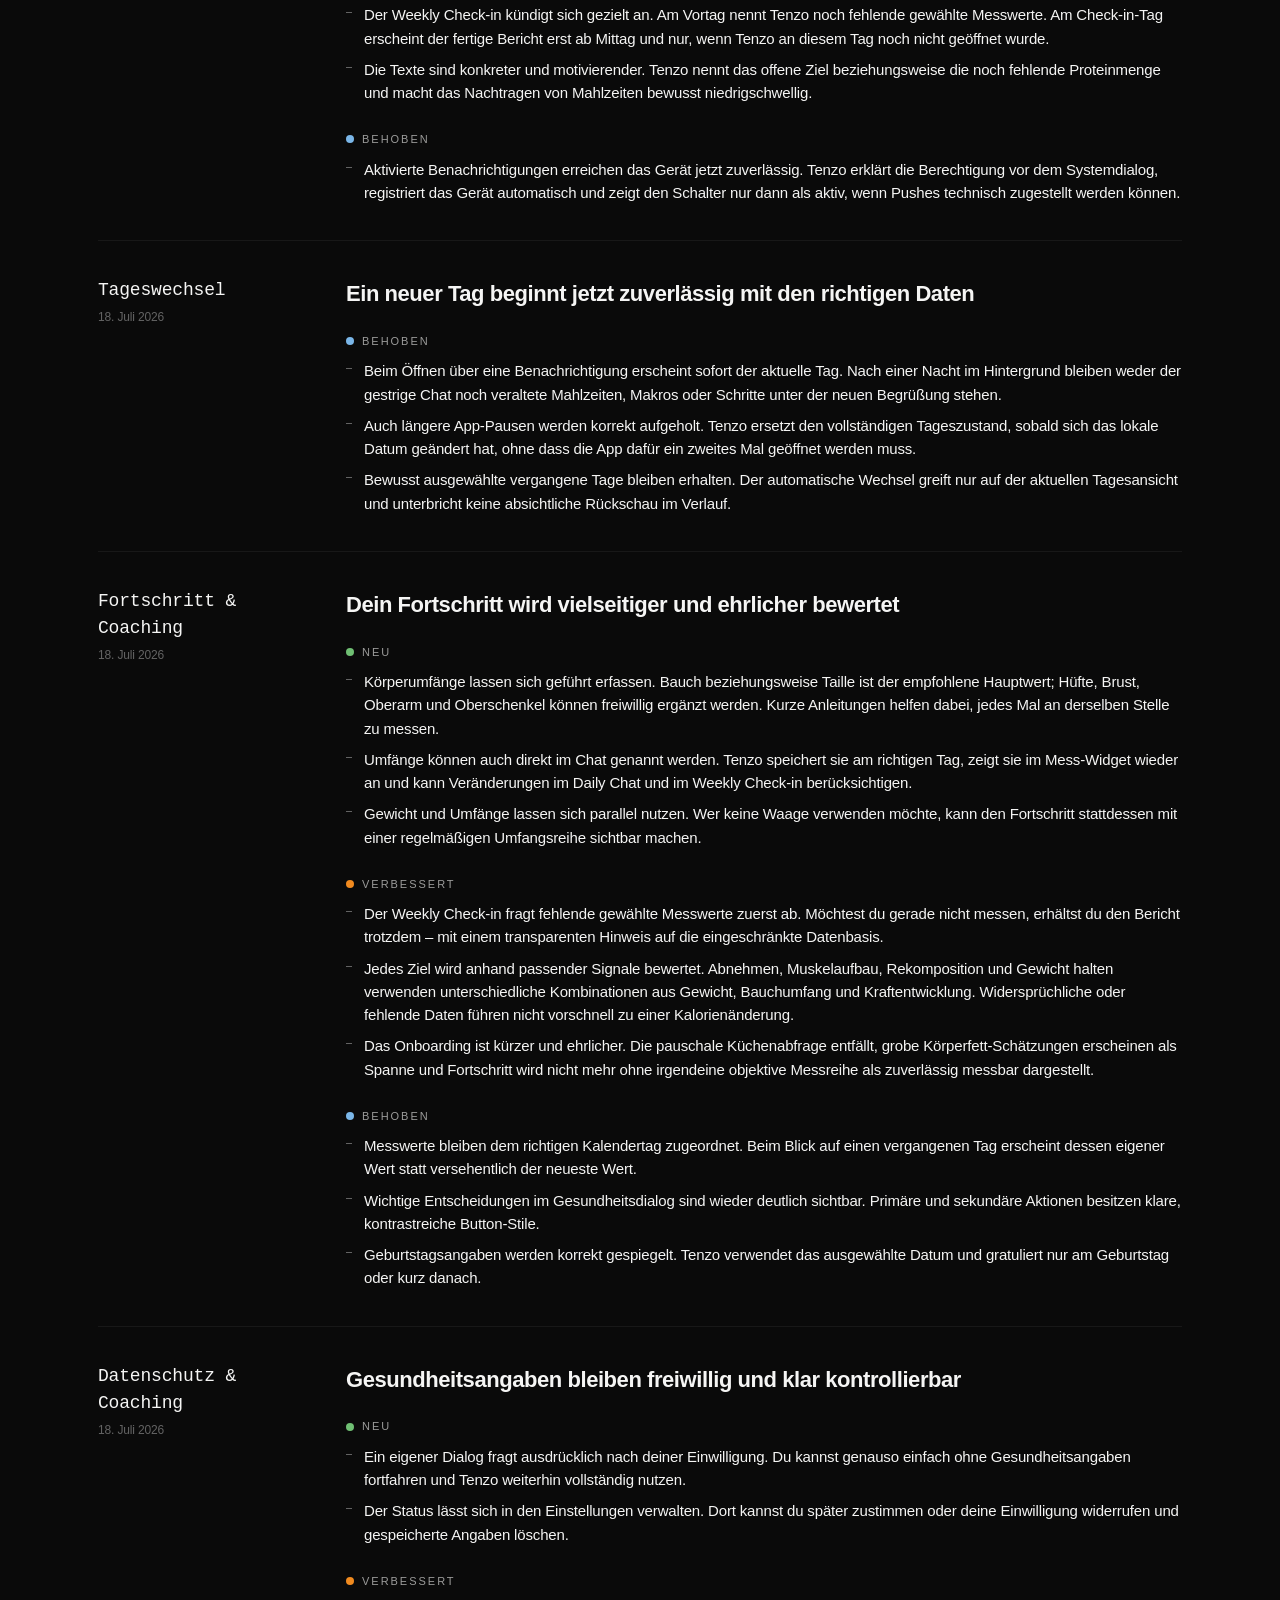
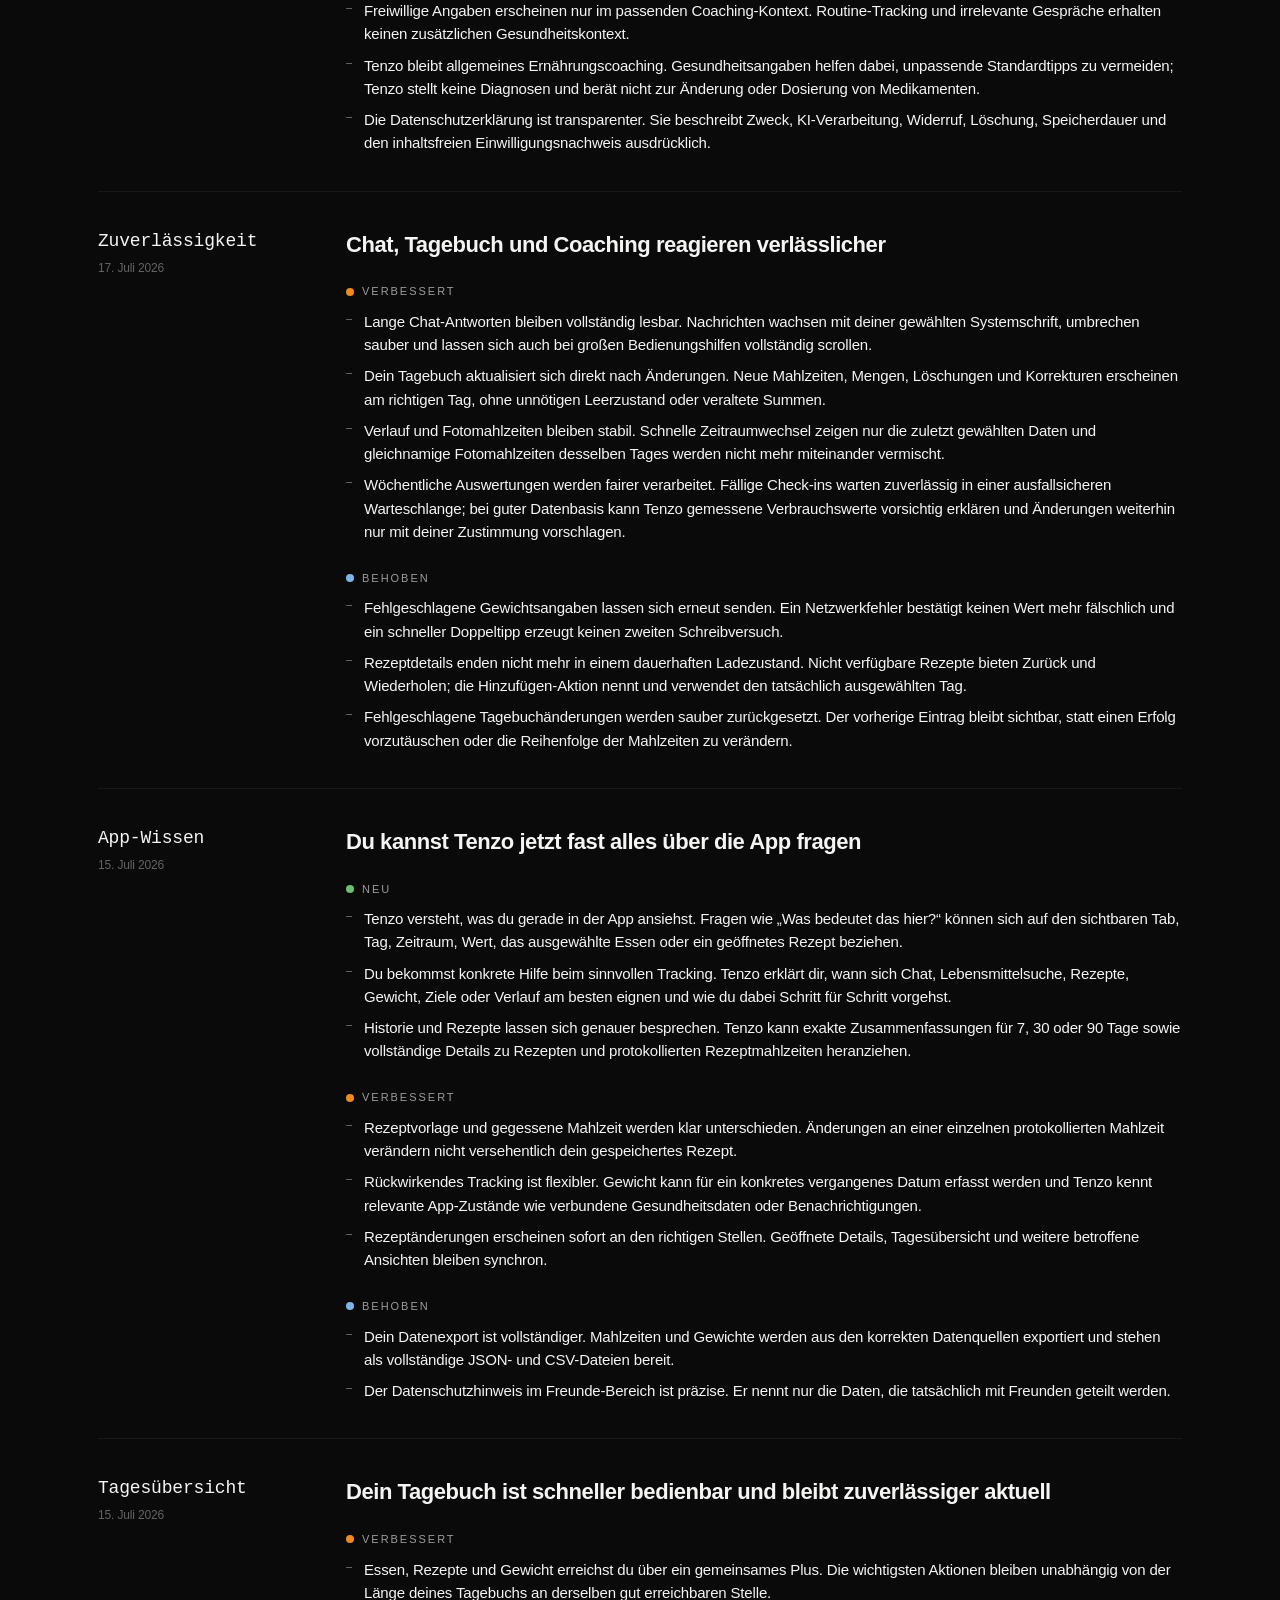
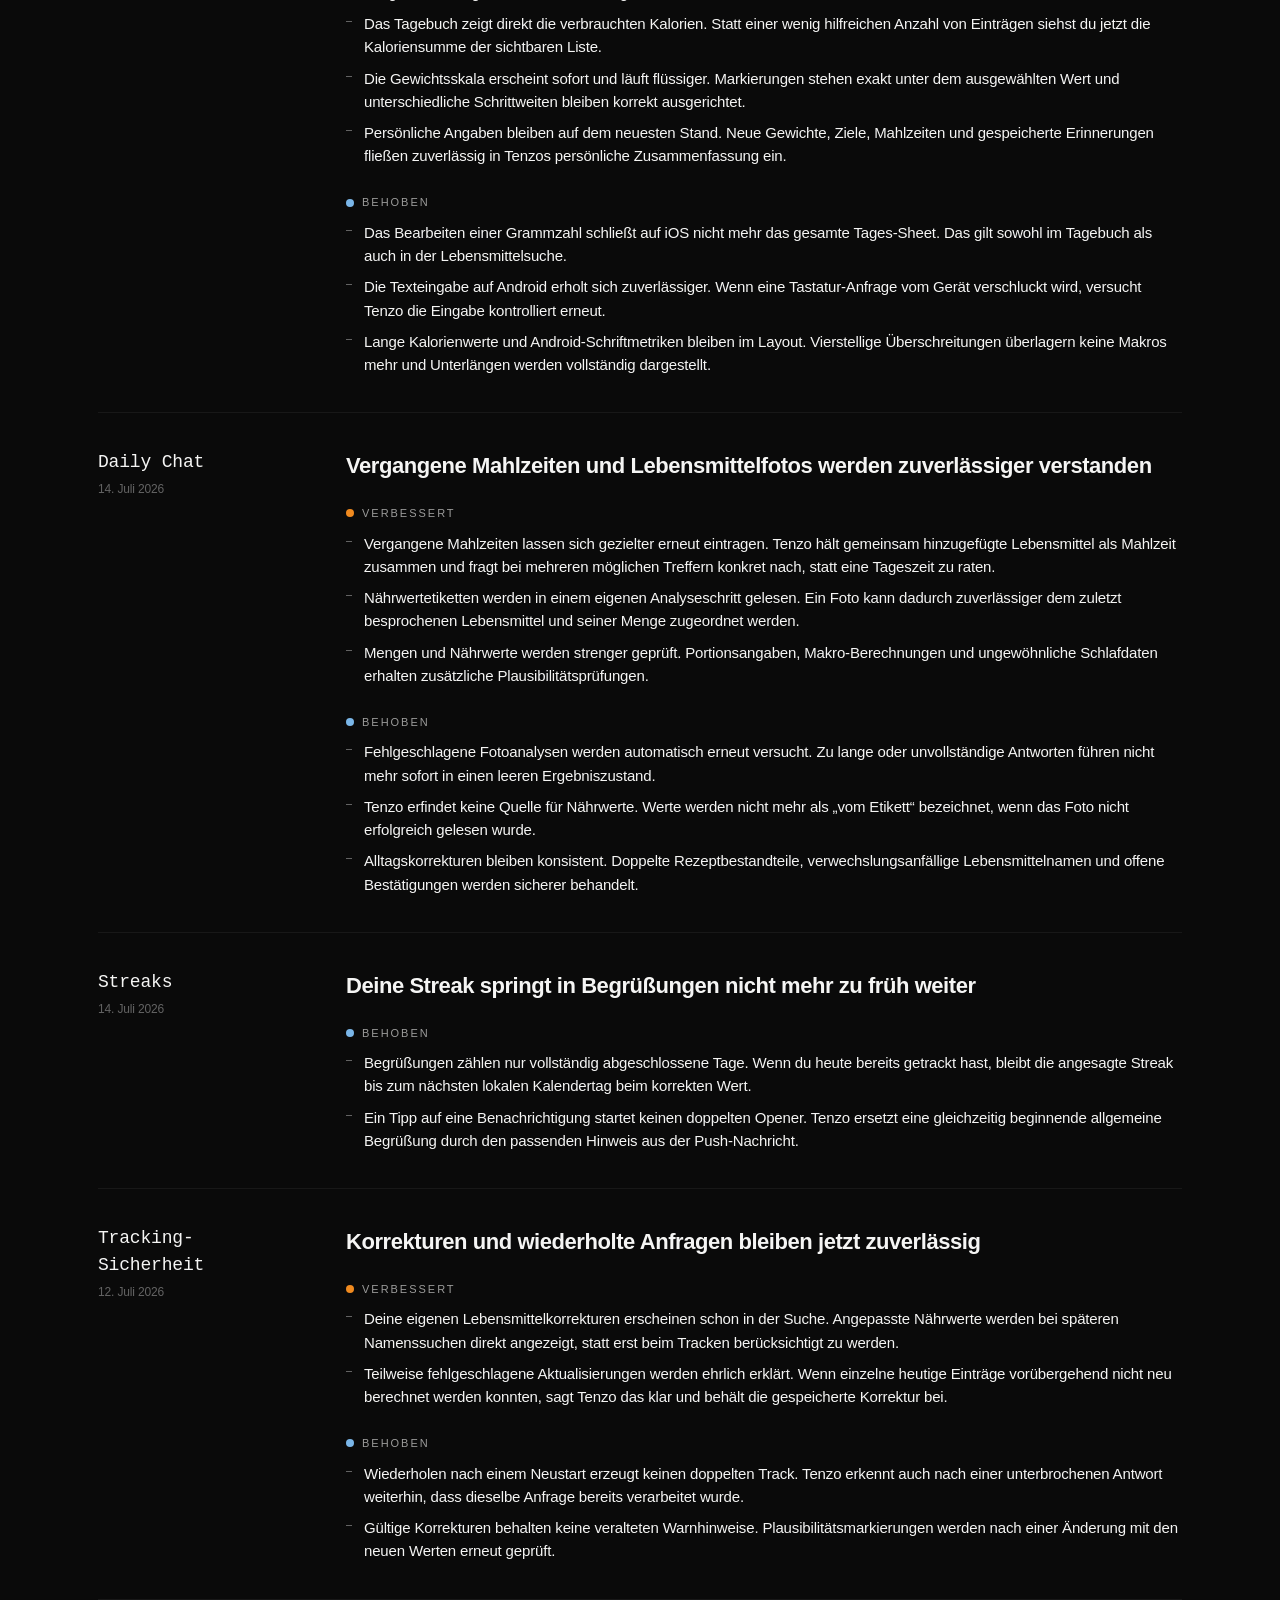
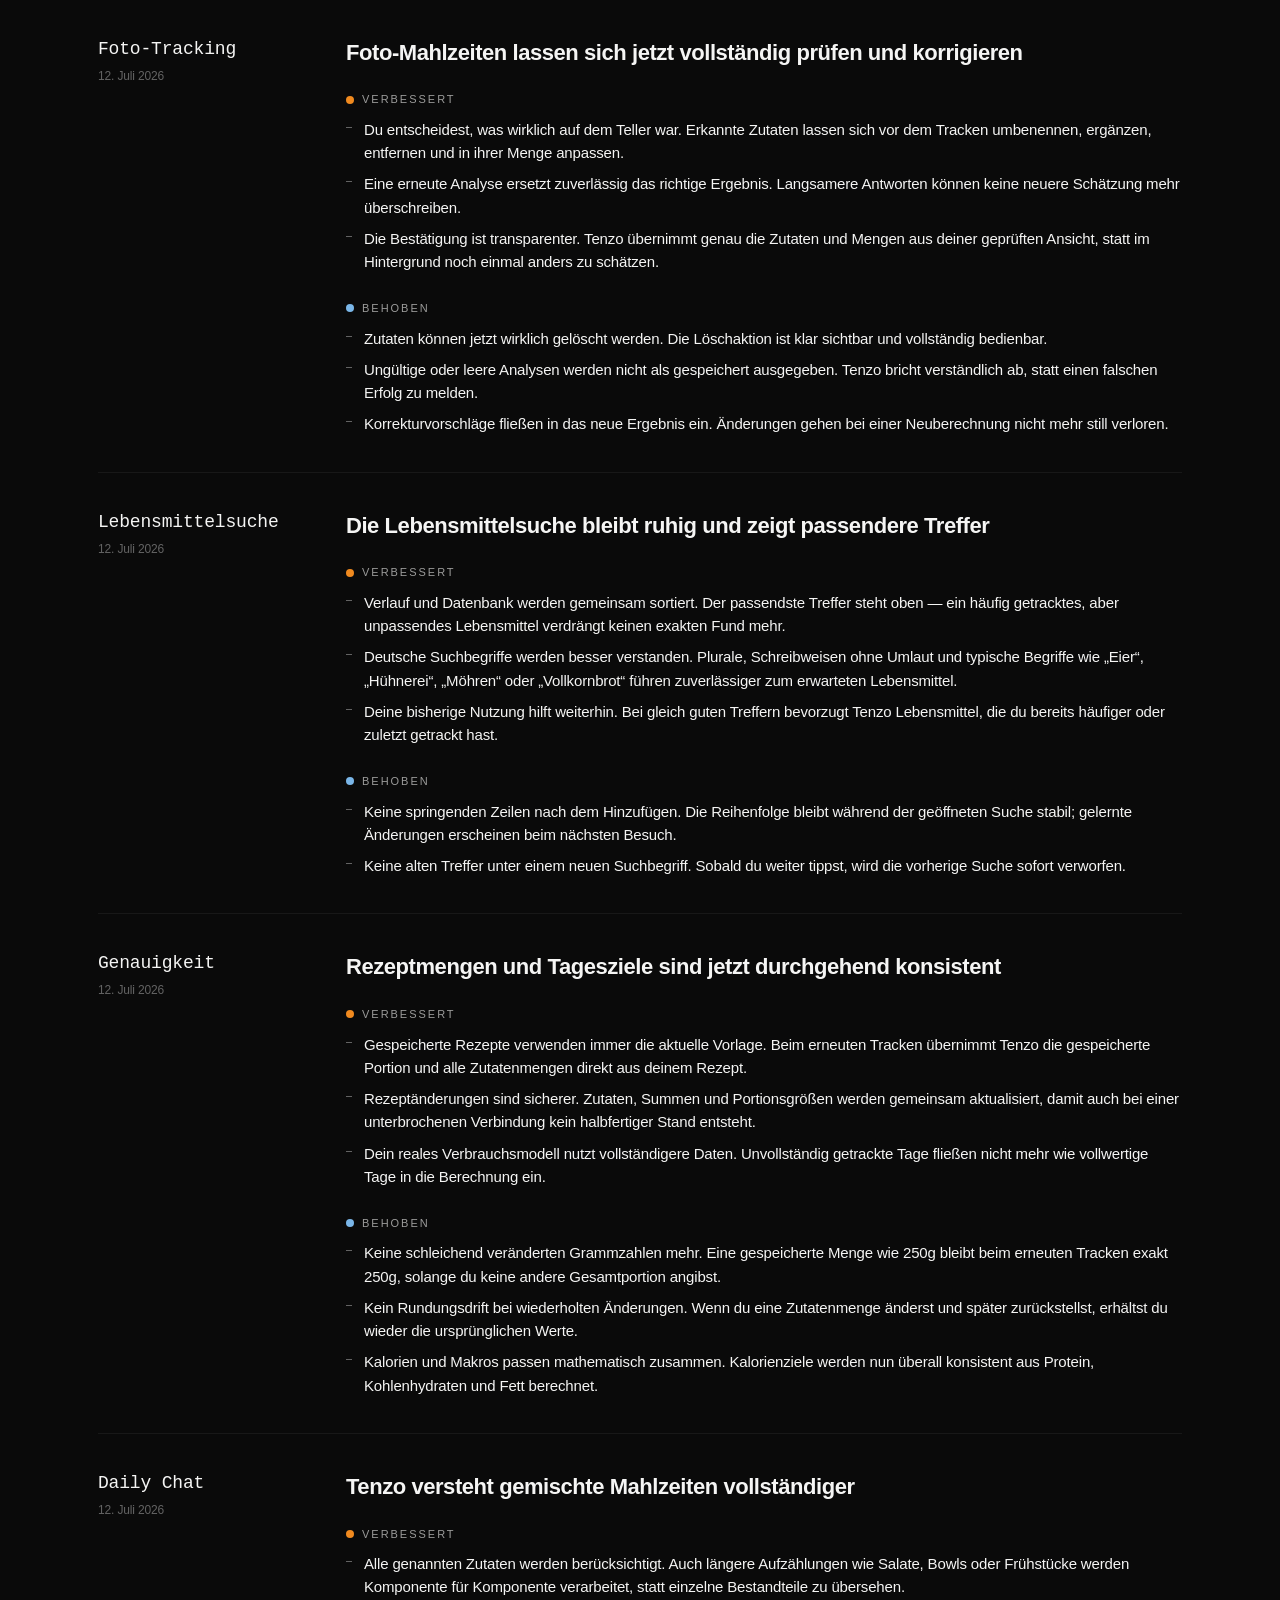
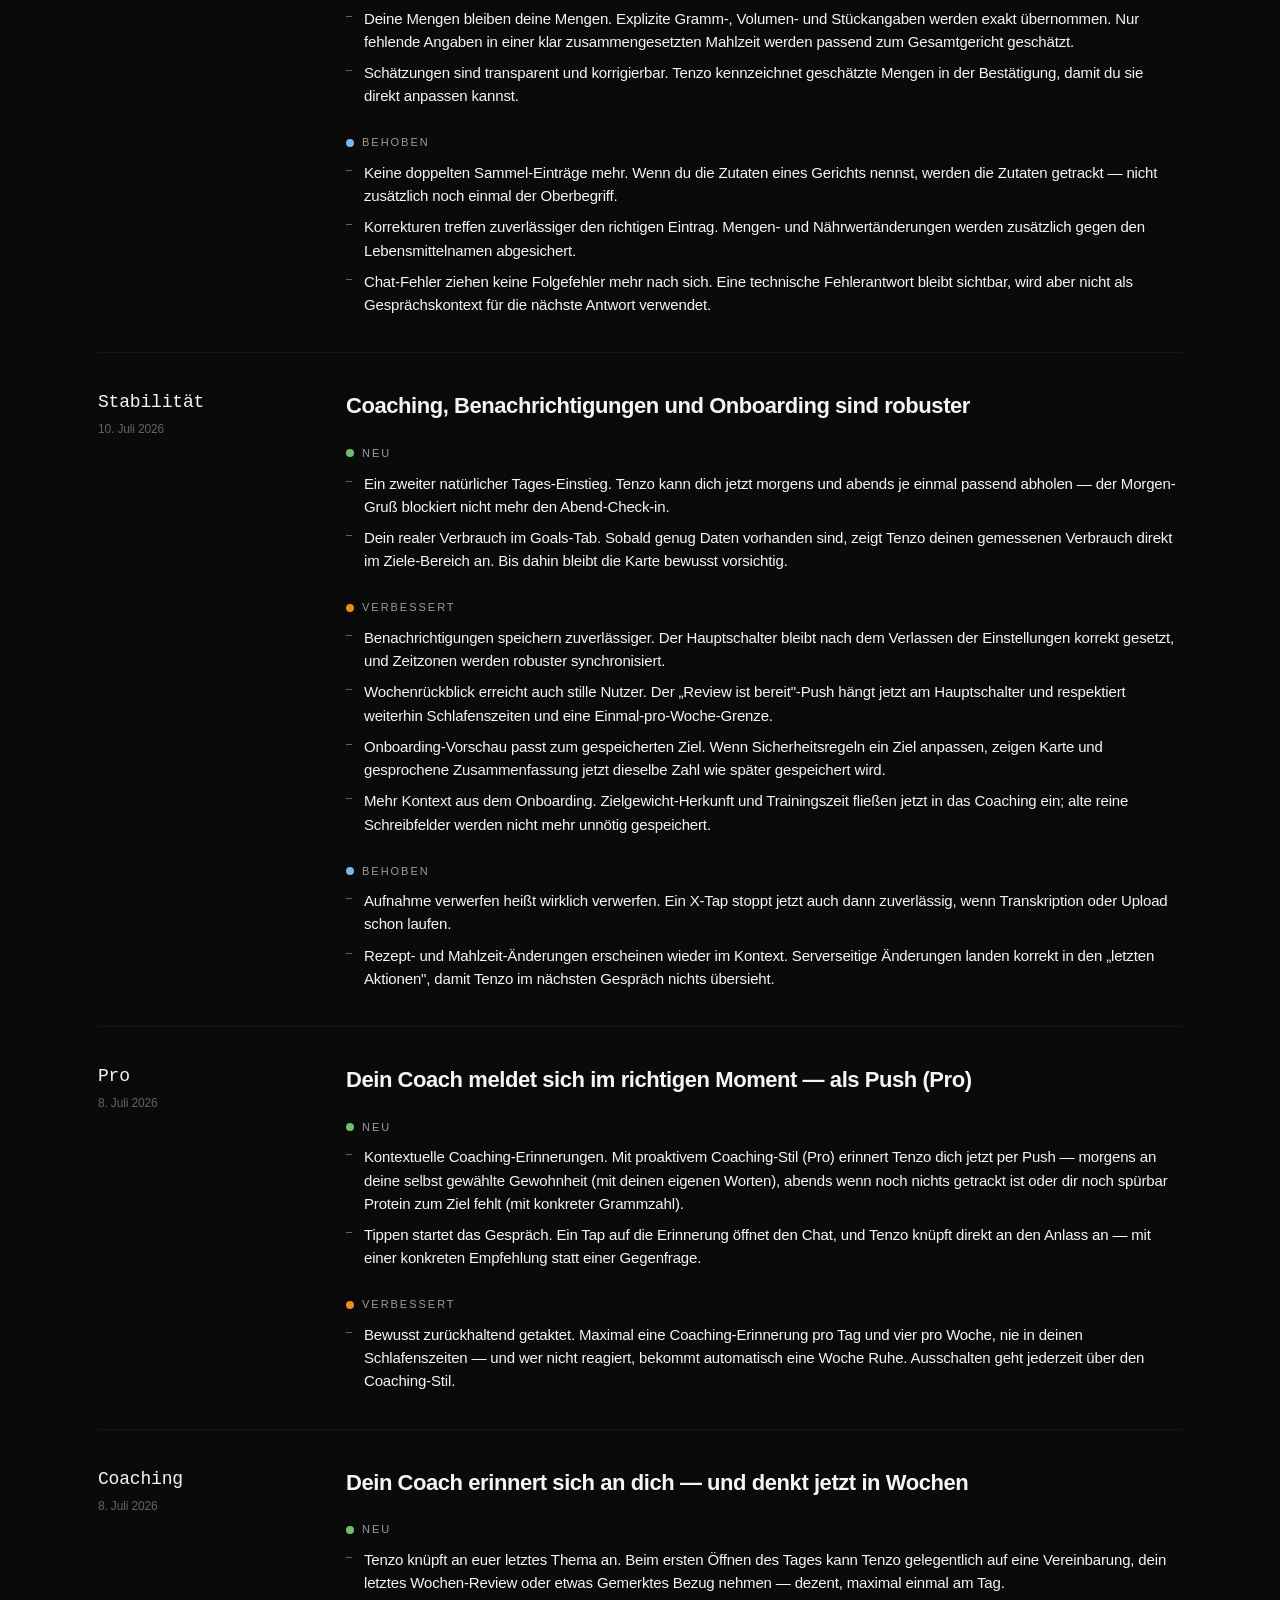
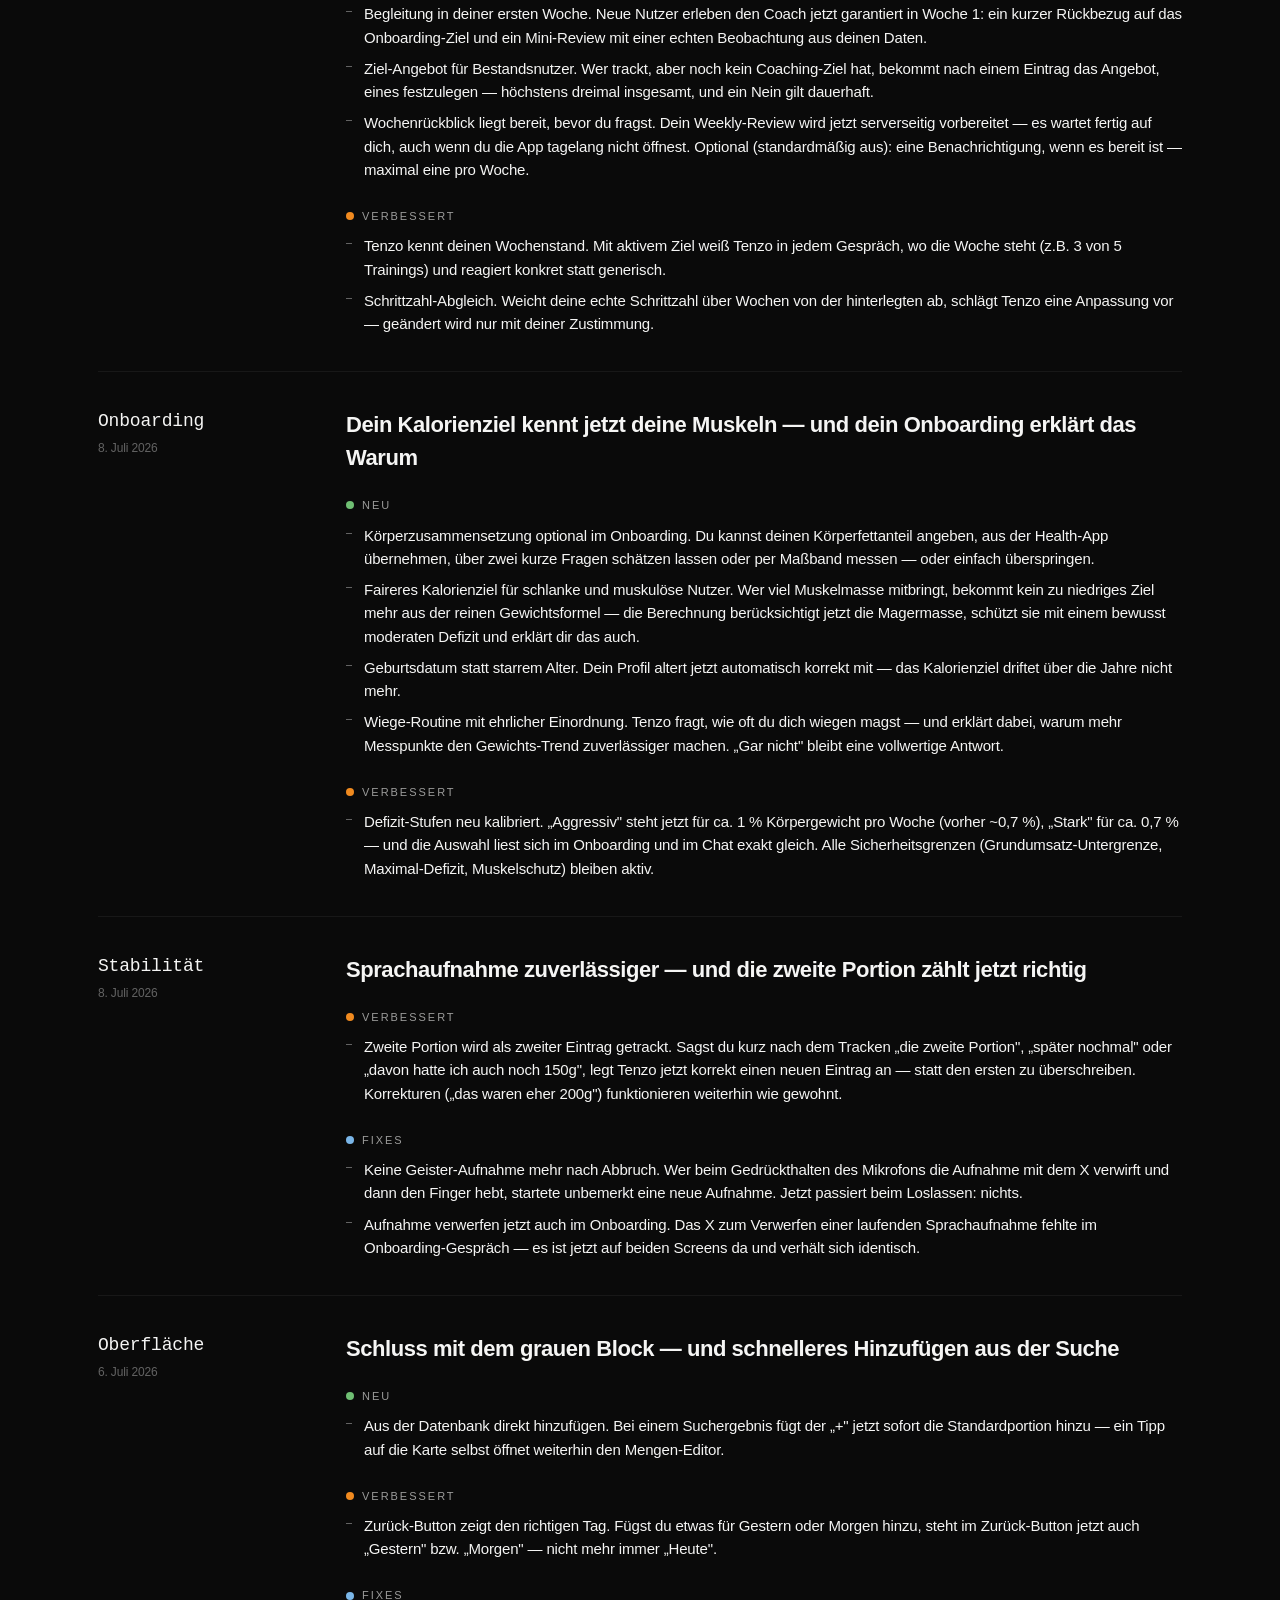
==== commit 2fd3ddd1: "docs: publish voice and weekly measurement fixes Co-Authored-By: Codex Opus 4.8 (1M context) <norepl" ====
--- a/changelog/index.html
+++ b/changelog/index.html
@@ -119,7 +119,7 @@
       <h1 class="tzw-h1" style="font-size: clamp(40px, 5.6vw, 72px);">Changelog</h1>
       <p class="tzw-lede" style="margin-bottom: 16px;">Was sich in Tenzo geändert hat — Versionen, Daten, neue Features.</p>
       <div class="cl-meta">
-        <span>Letzte Aktualisierung: 5. August 2026</span>
+        <span>Letzte Aktualisierung: 10. August 2026</span>
         <span>·</span>
         <a href="../#signup">Per E-Mail benachrichtigen</a>
       </div>
@@ -128,6 +128,33 @@
 
   <section class="cl-feed">
     <div class="tzw-wrap">
+
+      <!-- 2026-08-10 — Voice-Hinweise und Weekly-Messungen bleiben nachvollziehbar -->
+      <article class="cl-entry">
+        <div class="cl-side">
+          <div class="cl-version">Voice-Chat &amp; Weekly</div>
+          <div class="cl-date">10. August 2026</div>
+        </div>
+        <div class="cl-body">
+          <h3>Sprachhinweise und Weekly-Messungen bleiben im richtigen Zusammenhang</h3>
+
+          <div class="cl-section improved">
+            <h4><span class="cl-dot"></span>Verbessert</h4>
+            <ul class="cl-list">
+              <li><strong>Überspringen gilt nur für den aktuellen Check-in.</strong> Tenzo akzeptiert eine ausgelassene Messung, erklärt transparent die eingeschränkte Trendbasis und erinnert beim nächsten Weekly erneut daran.</li>
+              <li><strong>Der Nutzen regelmäßiger Messpunkte wird klarer.</strong> Tenzo erklärt kurz und ohne Vorwurf, warum vergleichbare Werte die Auswertung von Körpertrends belastbarer machen.</li>
+            </ul>
+          </div>
+
+          <div class="cl-section fixed">
+            <h4><span class="cl-dot"></span>Fixes</h4>
+            <ul class="cl-list">
+              <li><strong>Ein ausgelassener Umfang deaktiviert künftige Erinnerungen nicht mehr.</strong> Bereits gewählte Messarten bleiben für kommende Wochen vorgemerkt.</li>
+              <li><strong>„Keine Sprache erkannt“ bleibt nicht mehr dauerhaft am Chat-Ende hängen.</strong> Der Hinweis erscheint an der Stelle, an der die Aufnahme scheiterte, und bewegt sich mit neuen Nachrichten normal im Verlauf nach oben.</li>
+            </ul>
+          </div>
+        </div>
+      </article>
 
       <!-- 2026-08-05 — Suchkarten und Fokuswechsel vollständig stabilisiert -->
       <article class="cl-entry">
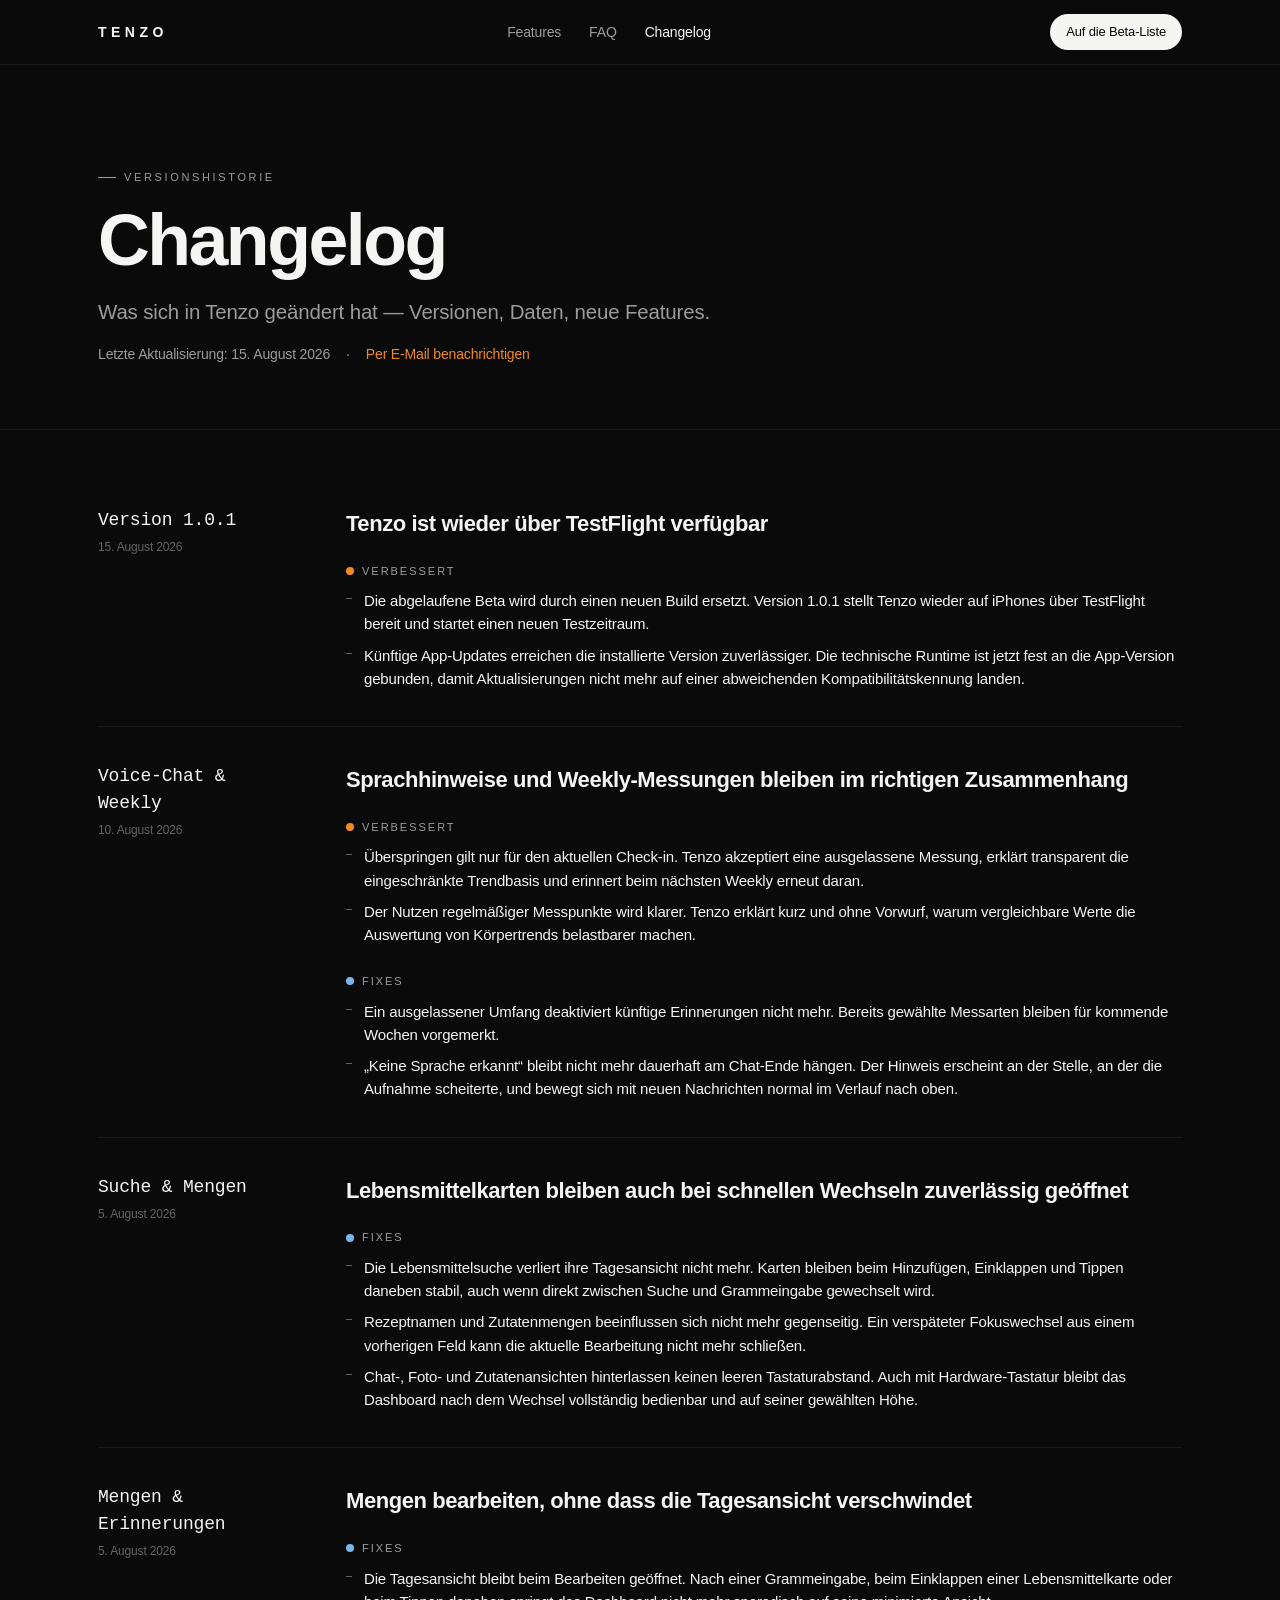
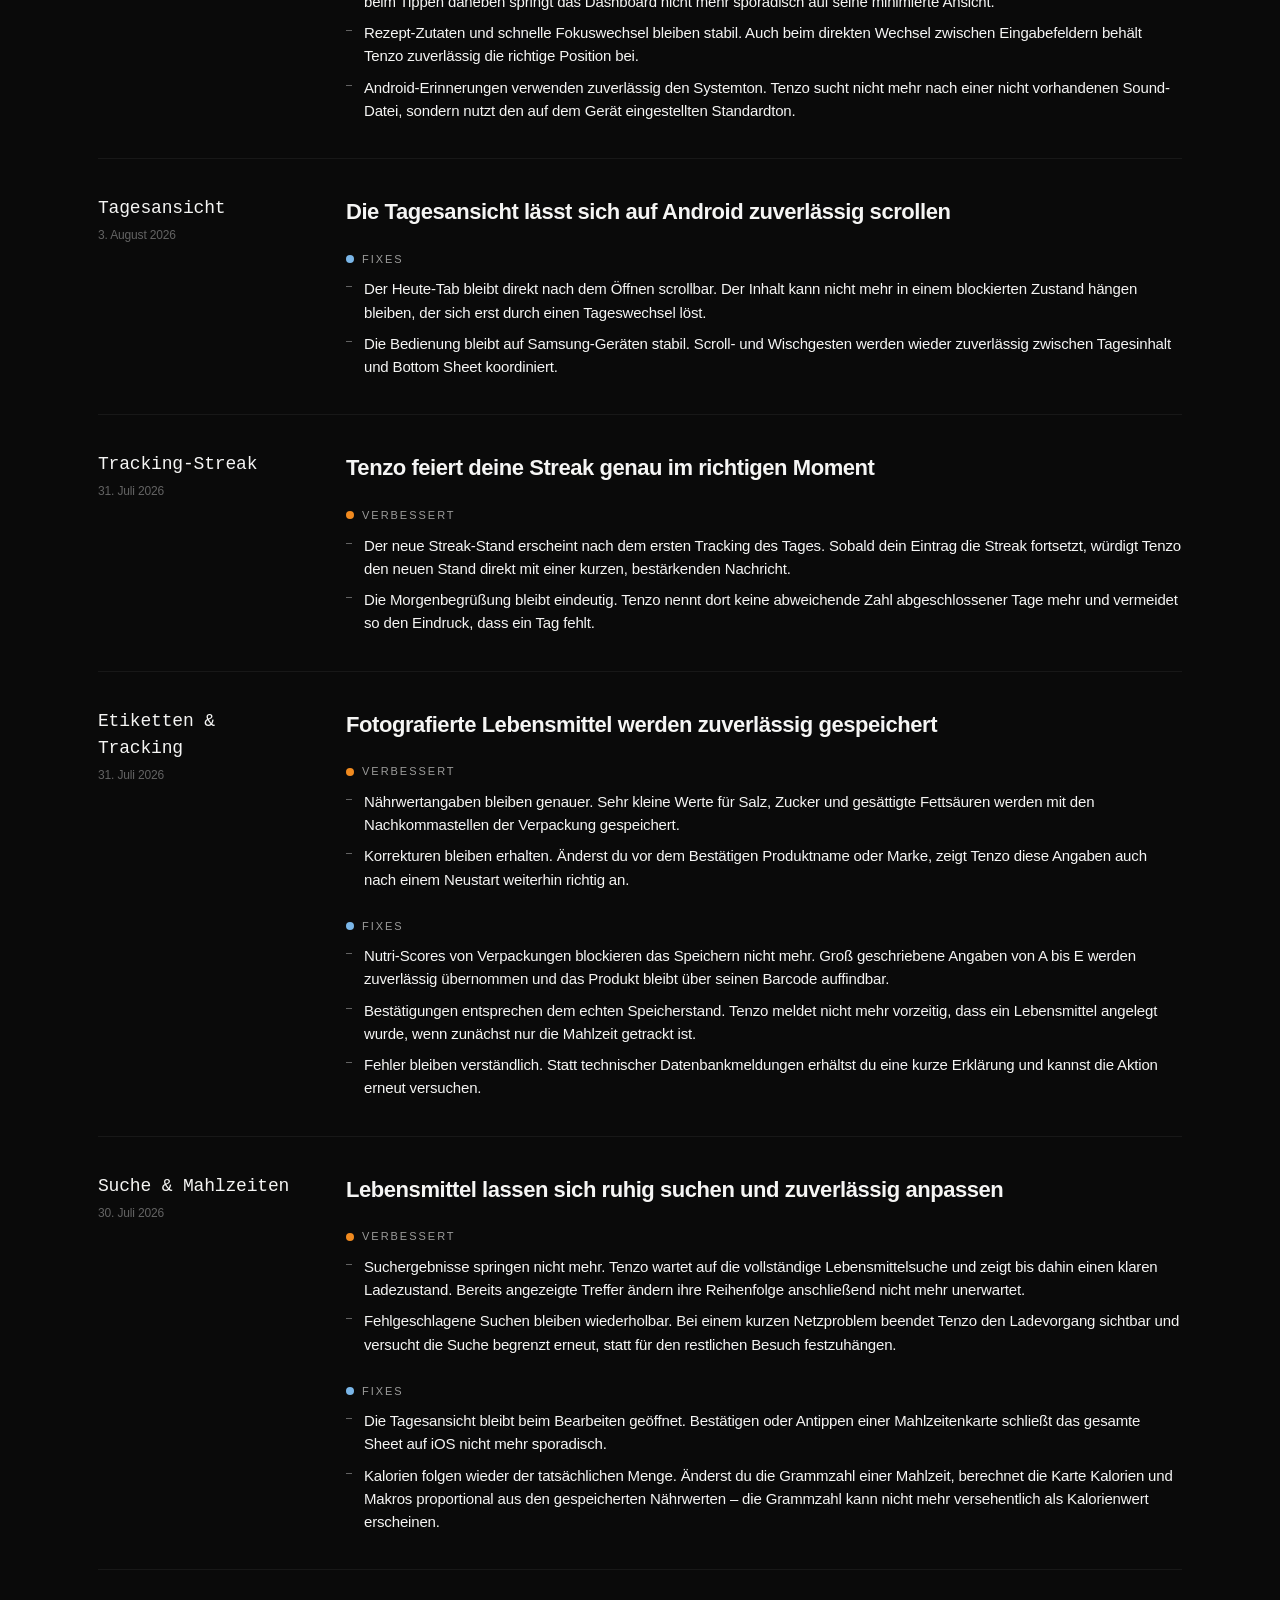
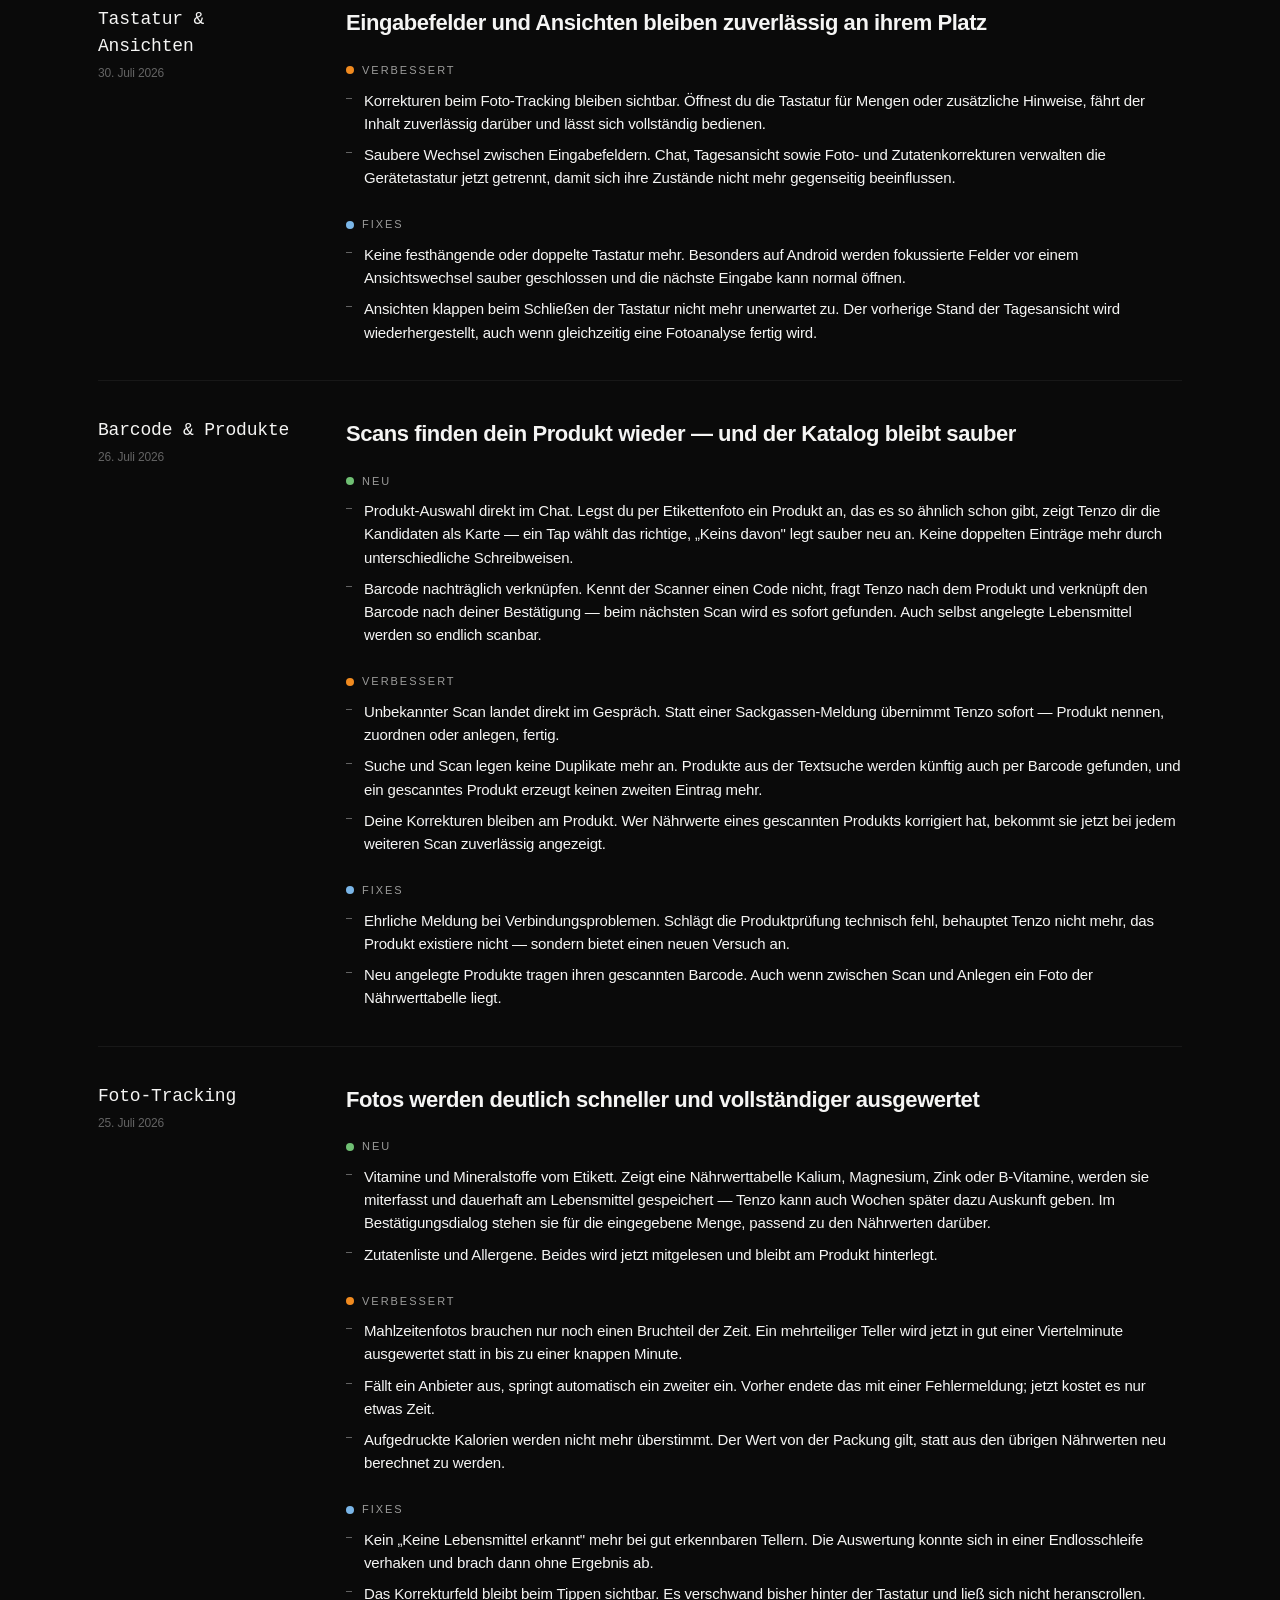
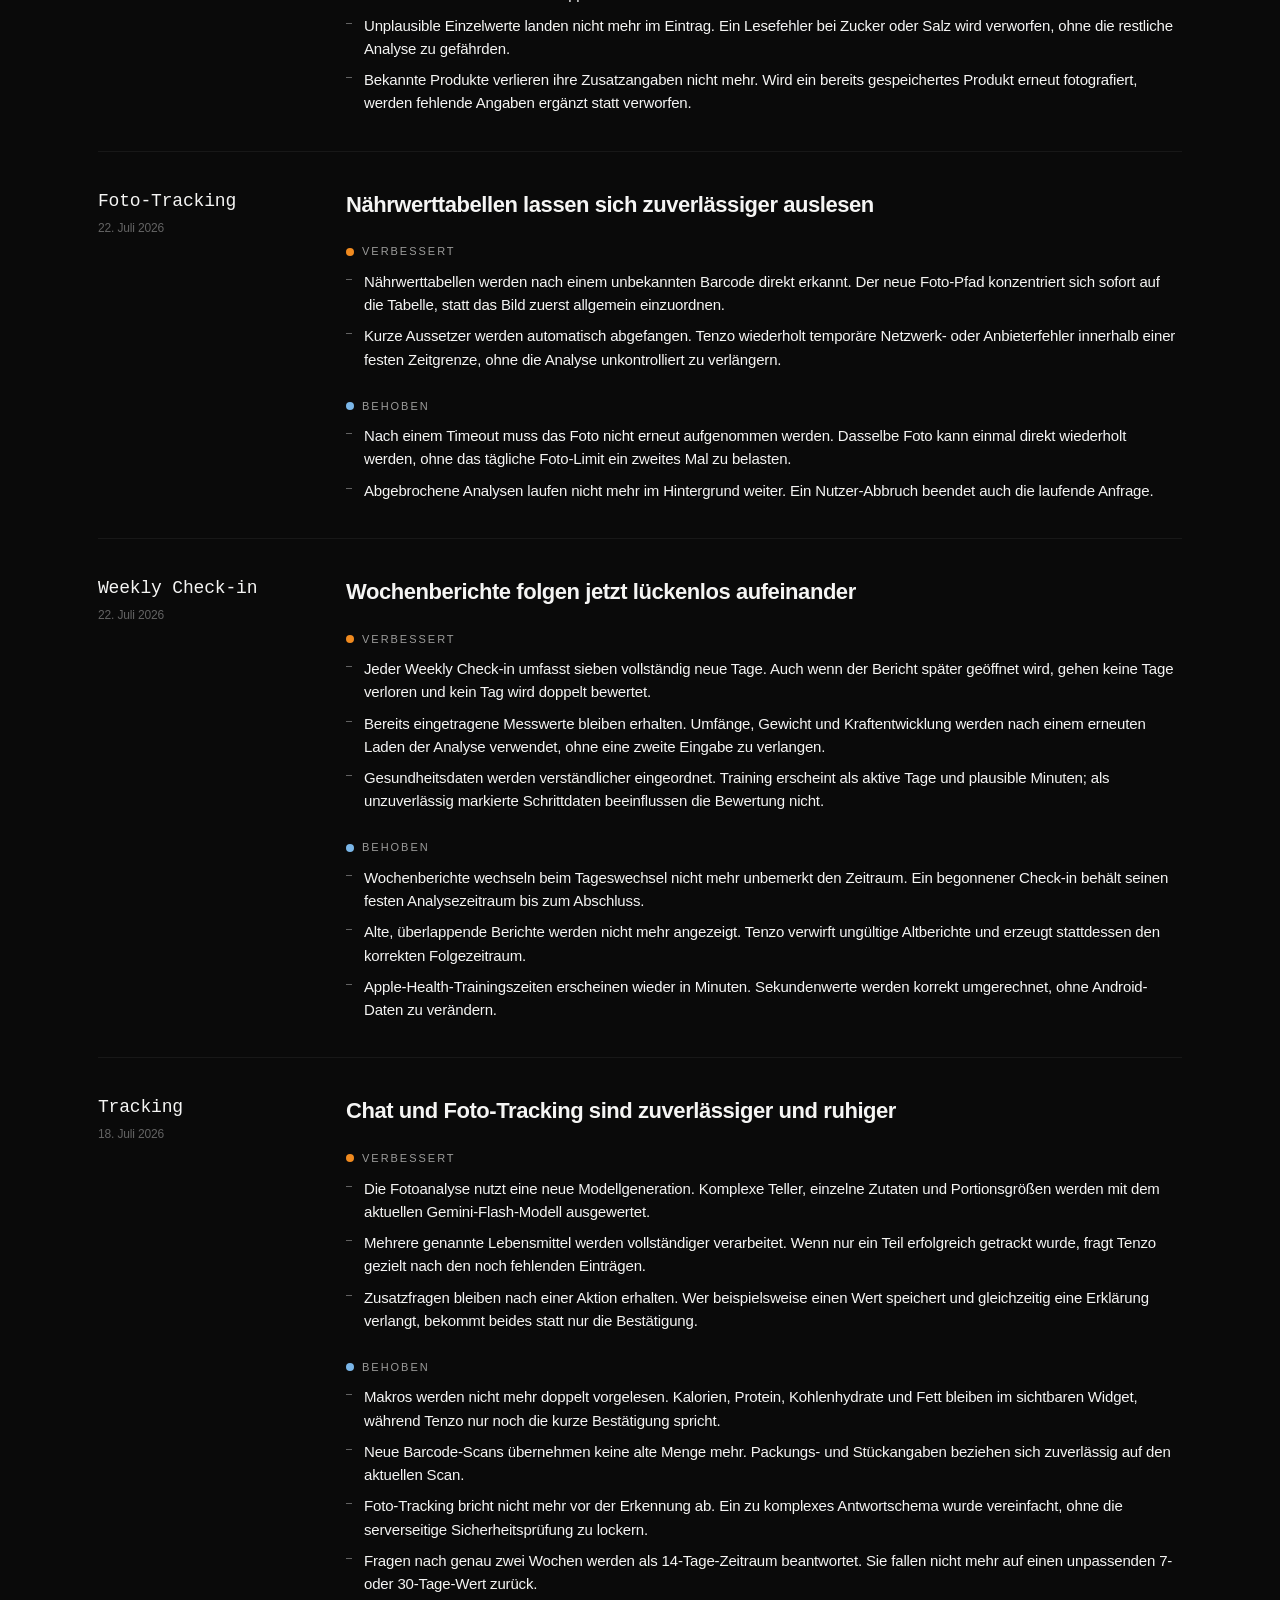
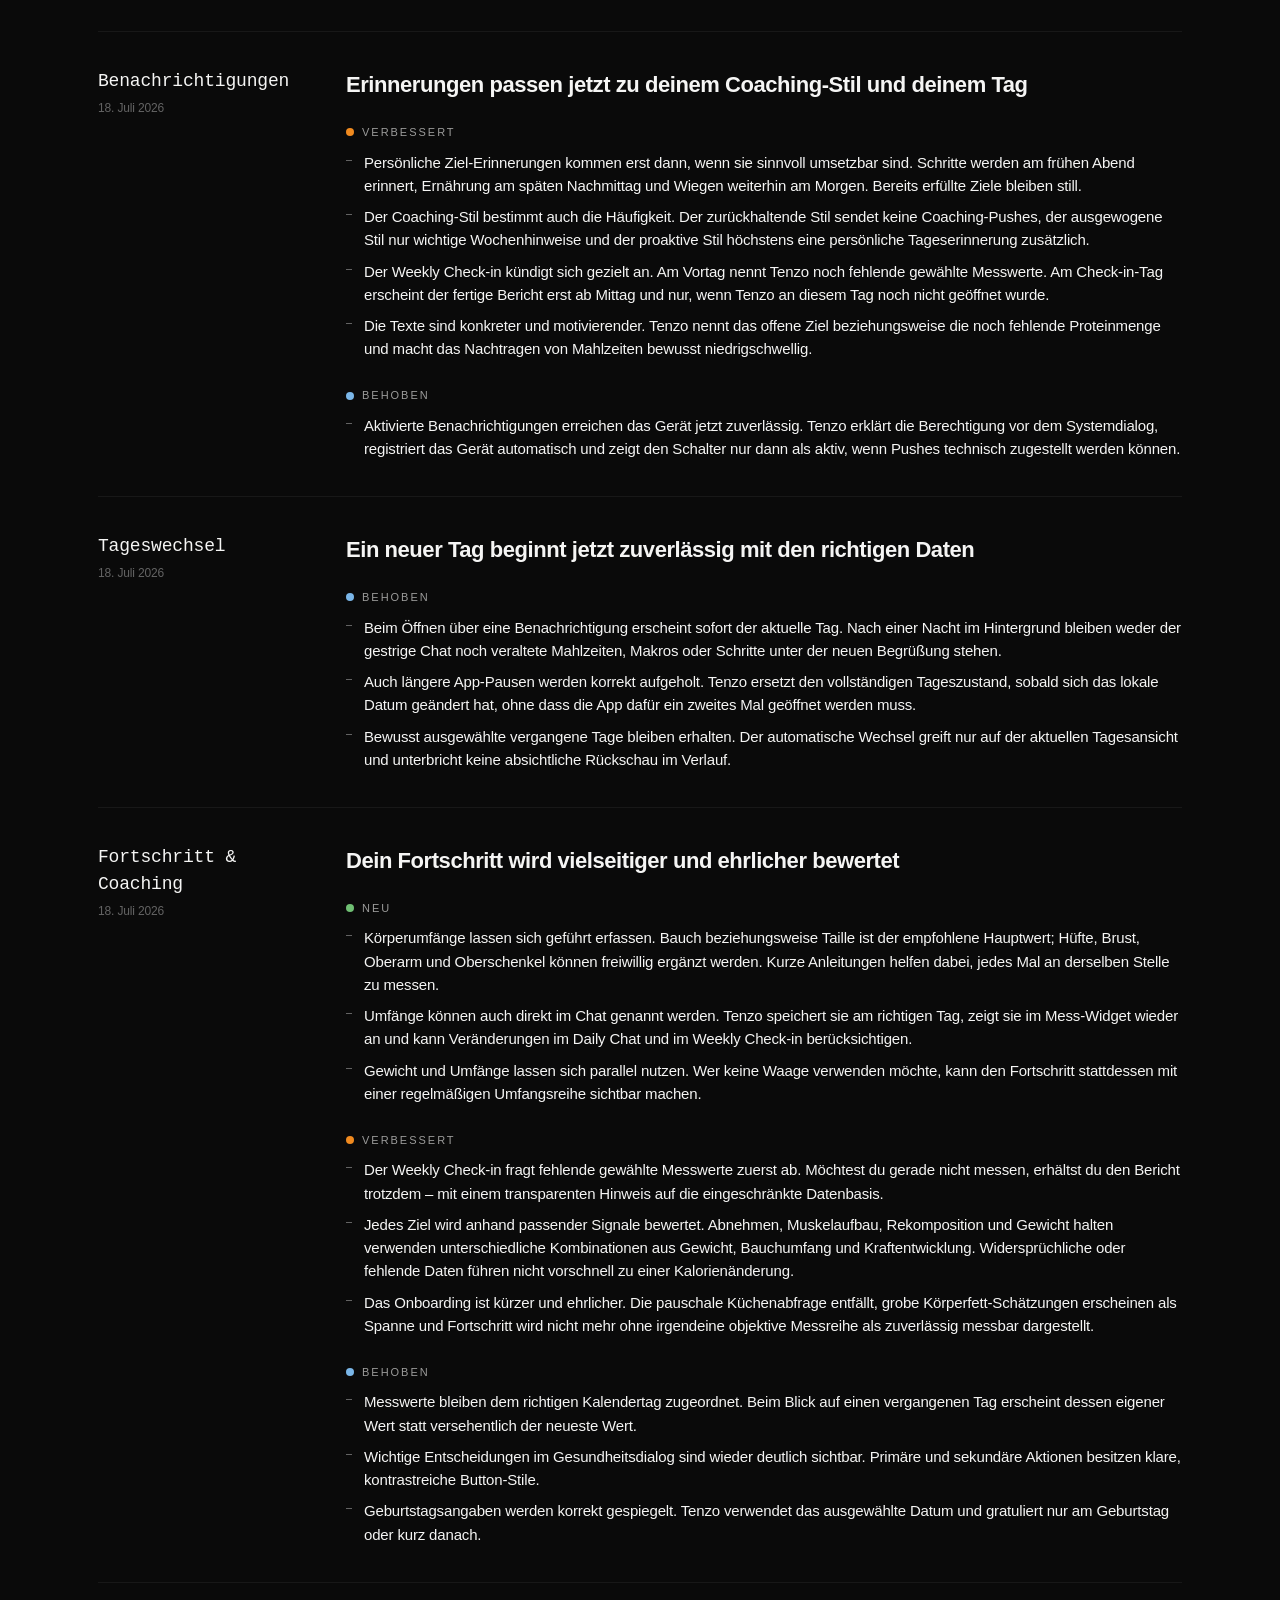
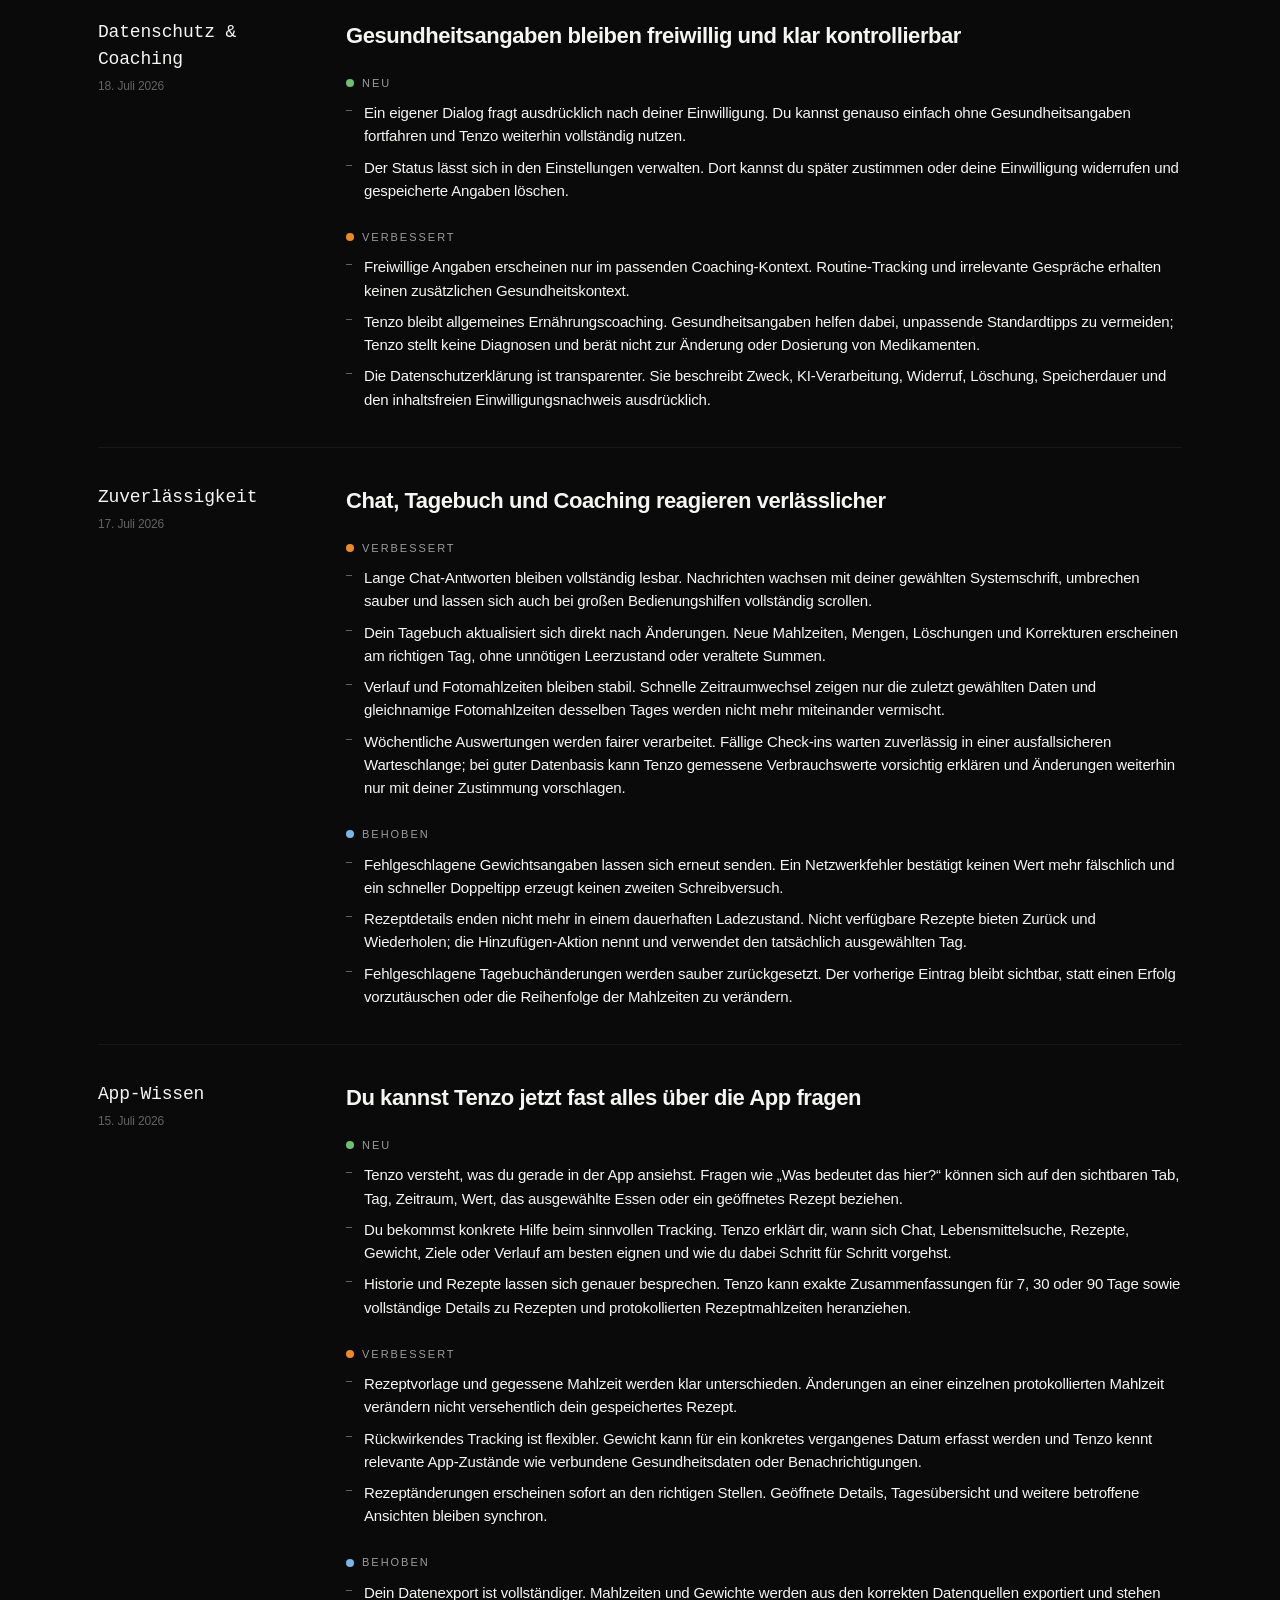
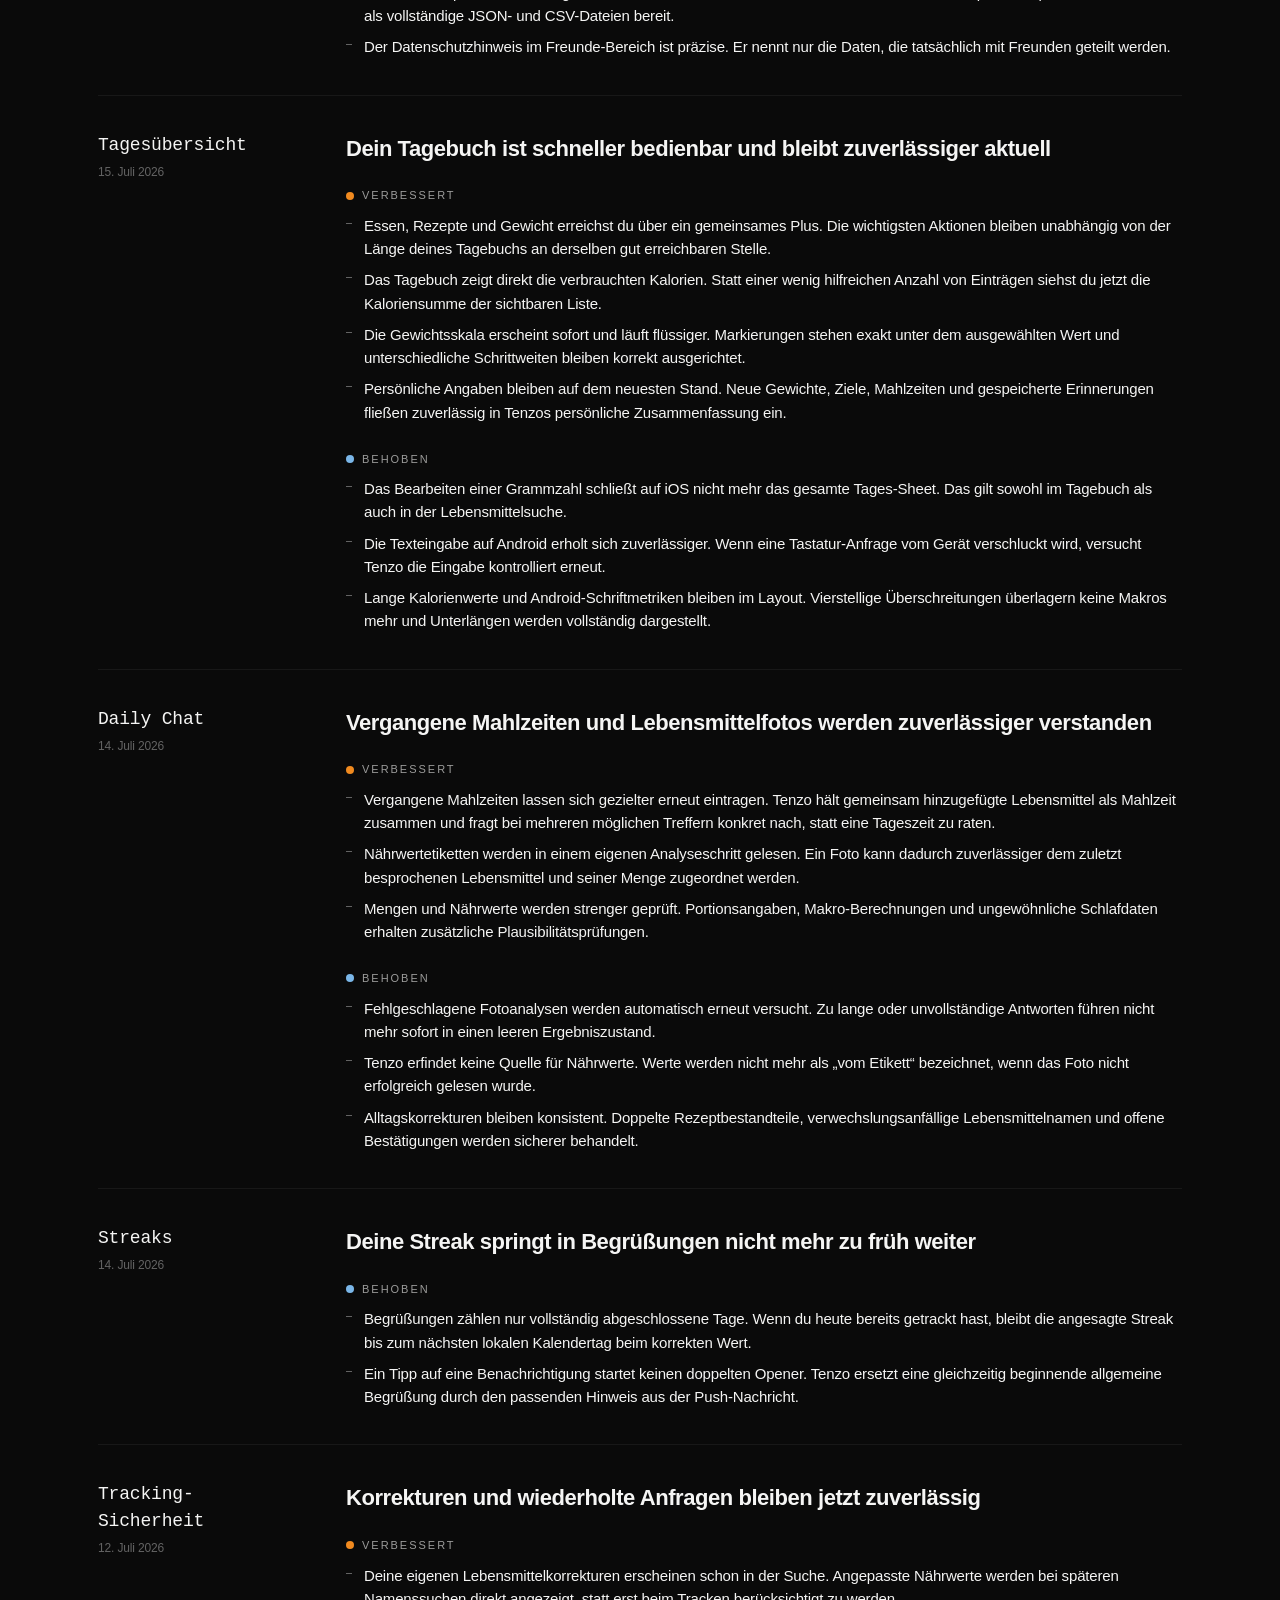
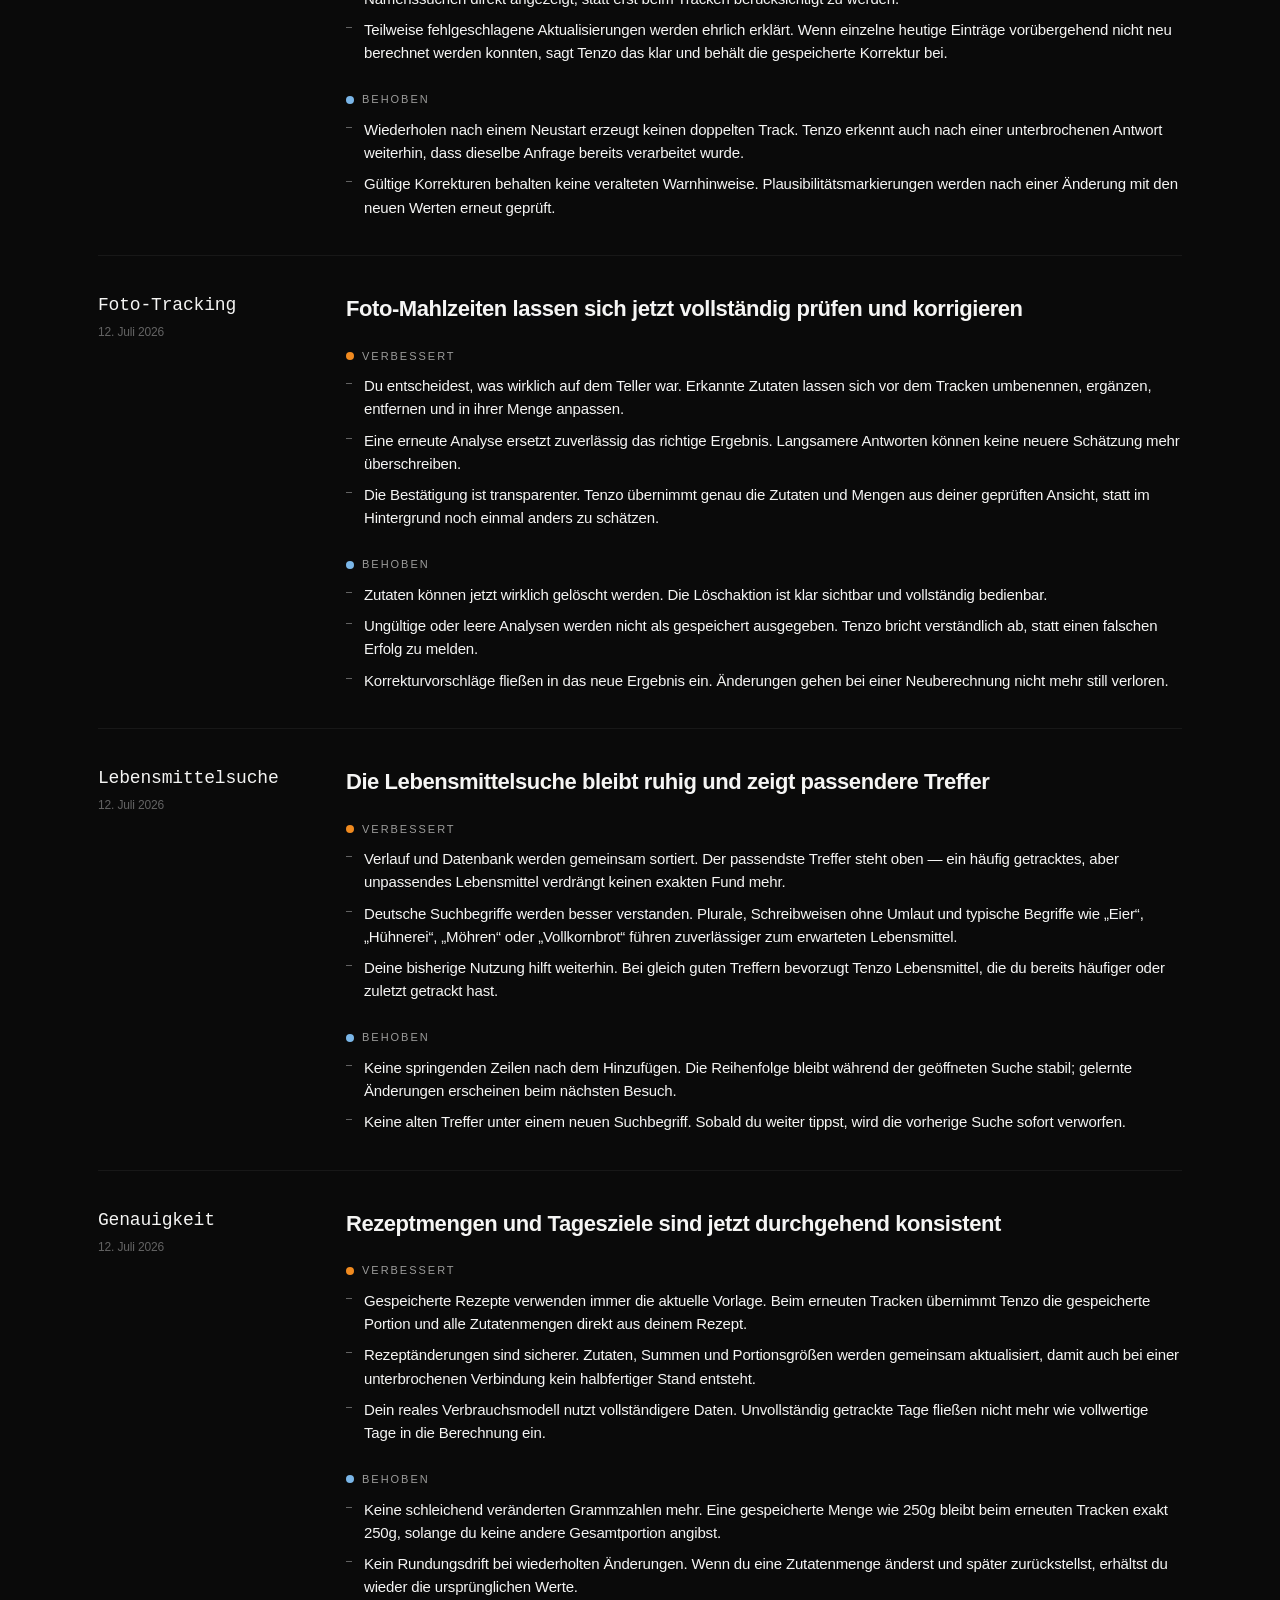
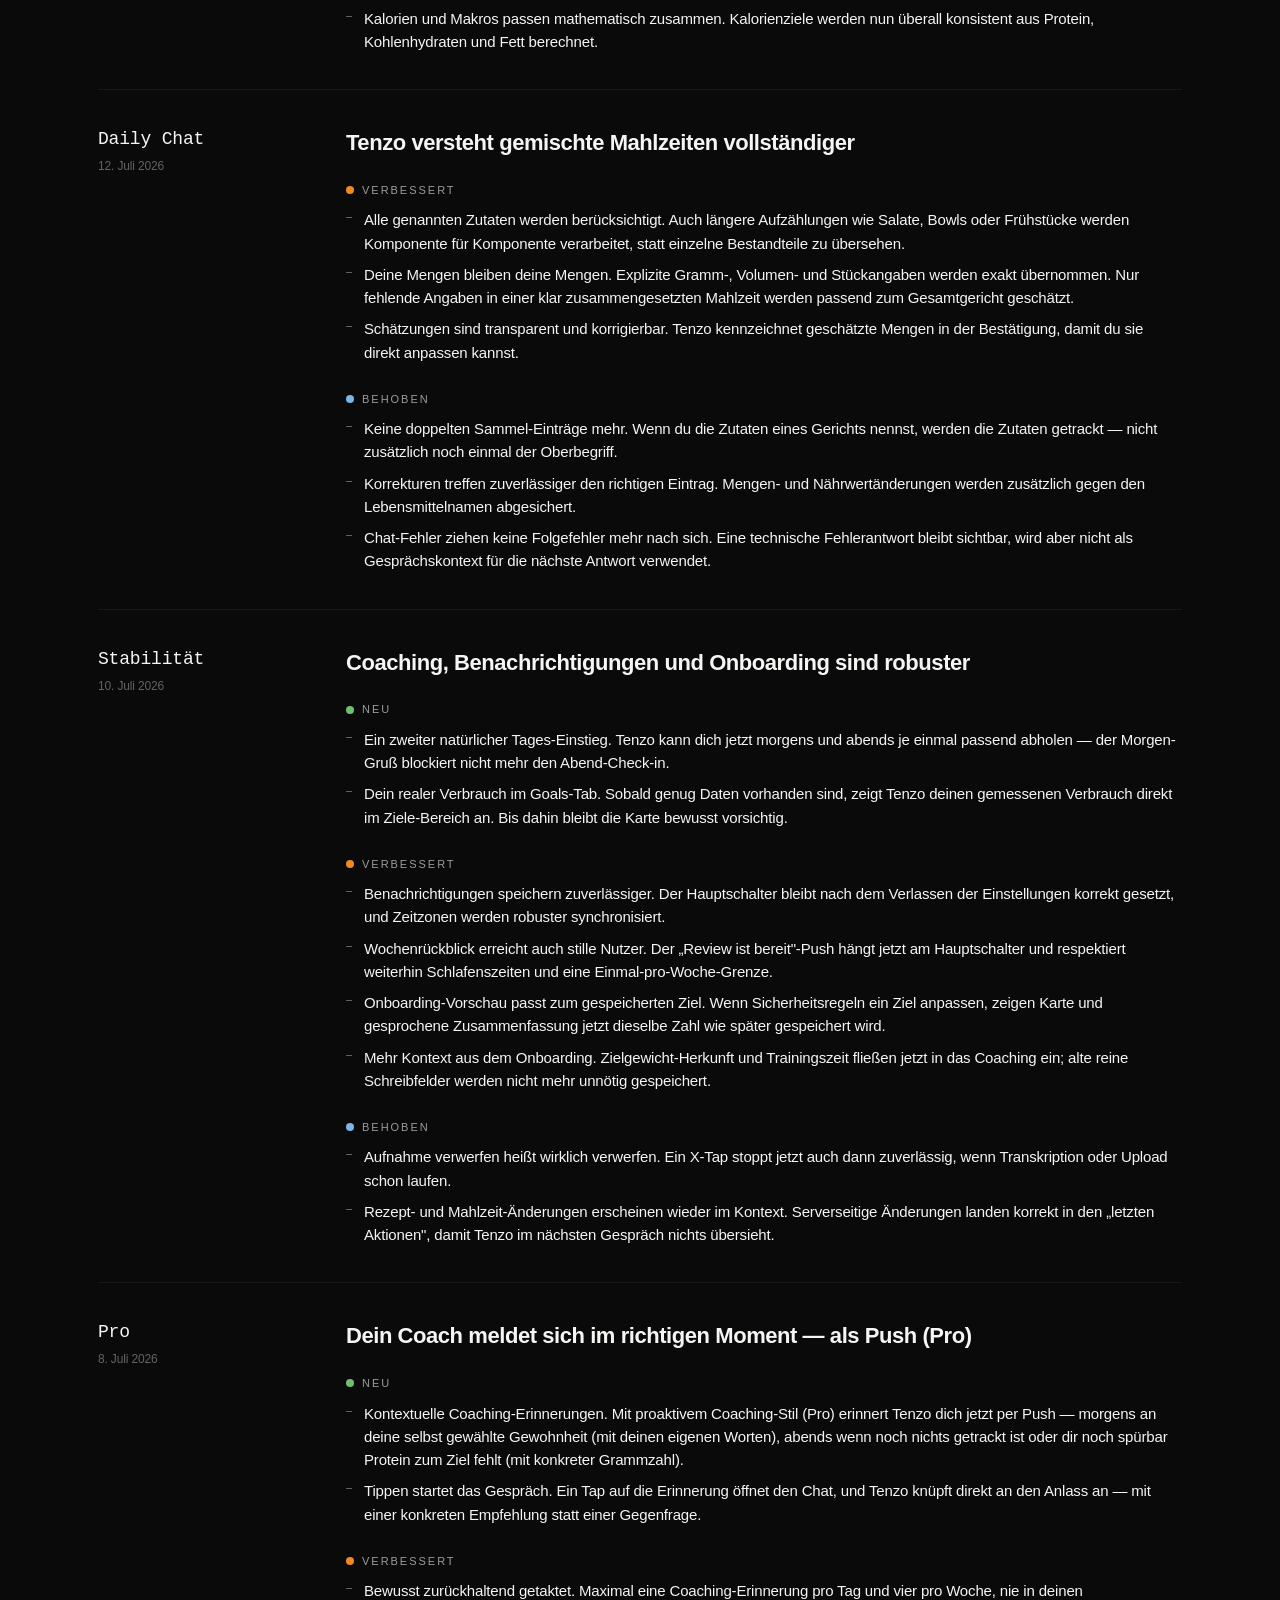
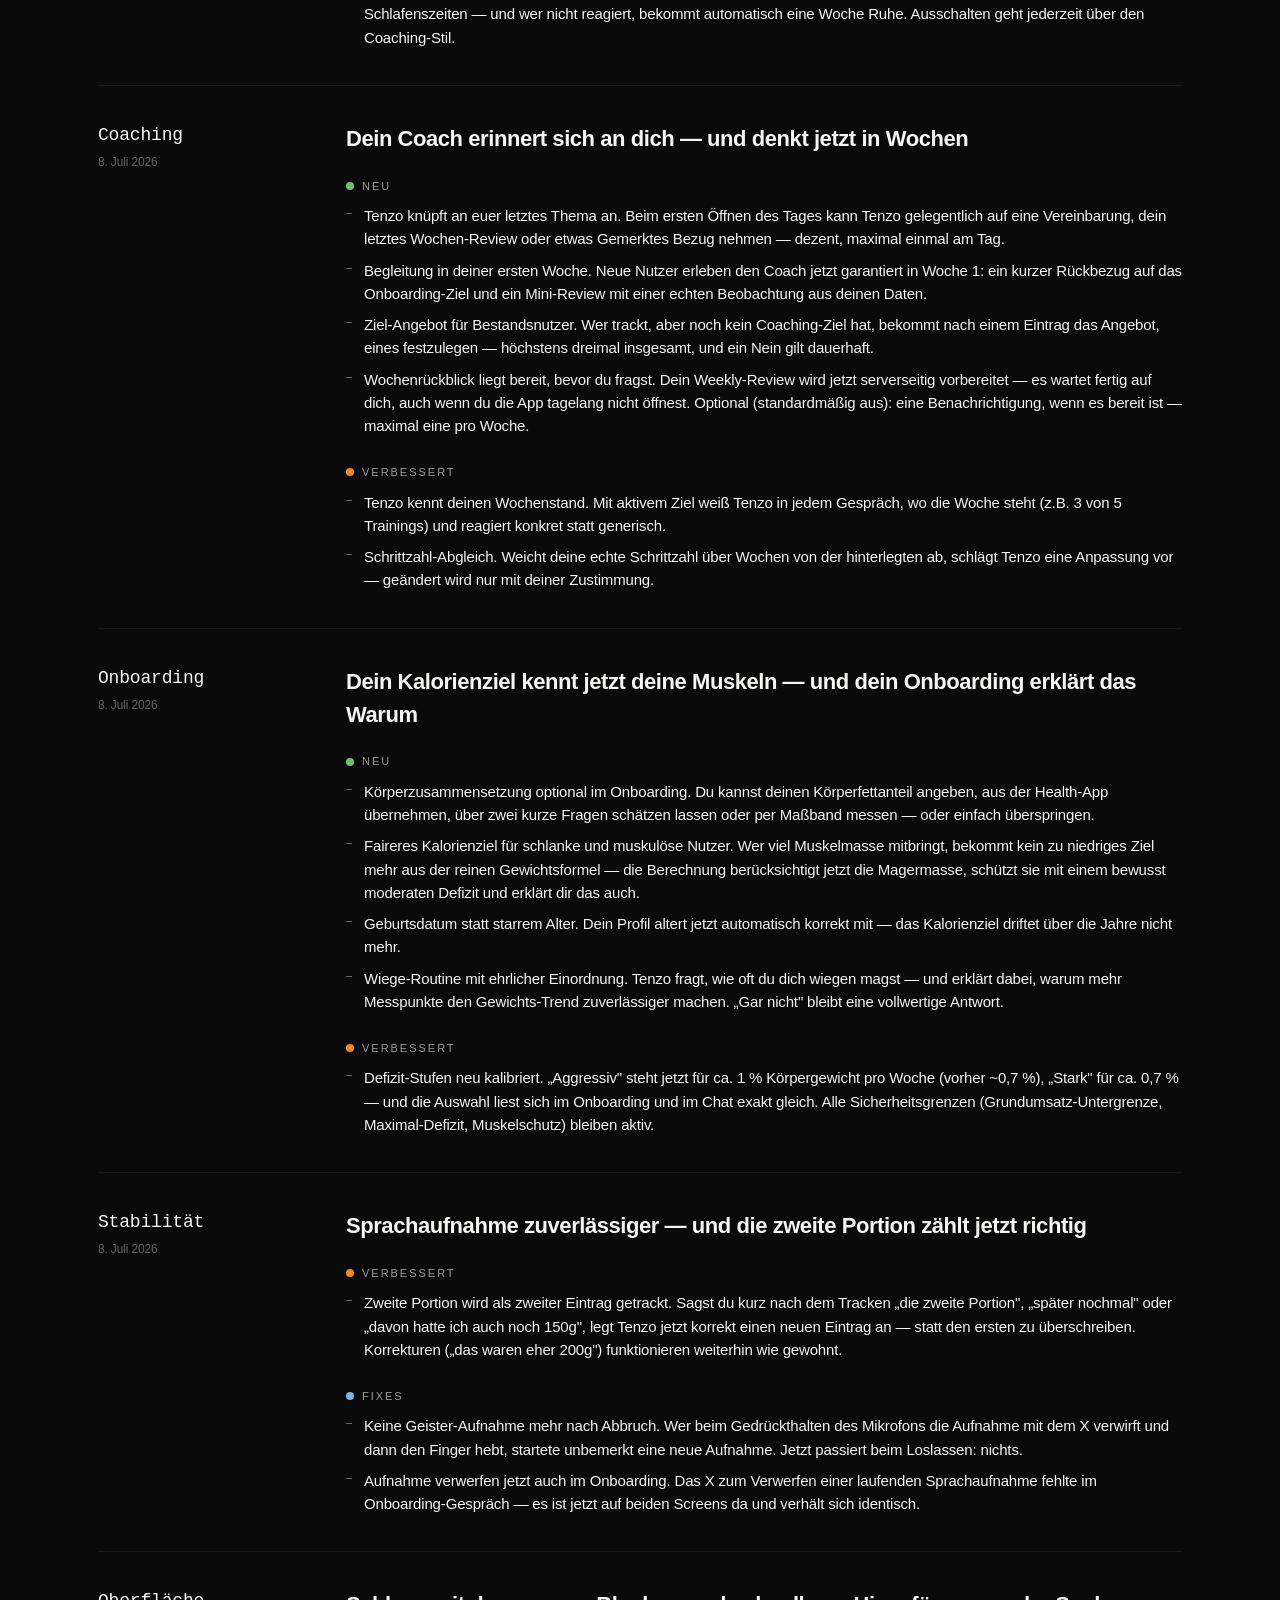
==== commit aeb5eaf8: "docs: publish TestFlight runtime update Co-Authored-By: Codex Opus 4.8 (1M context) <noreply@anthrop" ====
--- a/changelog/index.html
+++ b/changelog/index.html
@@ -119,7 +119,7 @@
       <h1 class="tzw-h1" style="font-size: clamp(40px, 5.6vw, 72px);">Changelog</h1>
       <p class="tzw-lede" style="margin-bottom: 16px;">Was sich in Tenzo geändert hat — Versionen, Daten, neue Features.</p>
       <div class="cl-meta">
-        <span>Letzte Aktualisierung: 10. August 2026</span>
+        <span>Letzte Aktualisierung: 15. August 2026</span>
         <span>·</span>
         <a href="../#signup">Per E-Mail benachrichtigen</a>
       </div>
@@ -128,6 +128,25 @@
 
   <section class="cl-feed">
     <div class="tzw-wrap">
+
+      <!-- 2026-08-15 — Neue TestFlight-Basis und zuverlässige Updates -->
+      <article class="cl-entry">
+        <div class="cl-side">
+          <div class="cl-version">Version 1.0.1</div>
+          <div class="cl-date">15. August 2026</div>
+        </div>
+        <div class="cl-body">
+          <h3>Tenzo ist wieder über TestFlight verfügbar</h3>
+
+          <div class="cl-section improved">
+            <h4><span class="cl-dot"></span>Verbessert</h4>
+            <ul class="cl-list">
+              <li><strong>Die abgelaufene Beta wird durch einen neuen Build ersetzt.</strong> Version 1.0.1 stellt Tenzo wieder auf iPhones über TestFlight bereit und startet einen neuen Testzeitraum.</li>
+              <li><strong>Künftige App-Updates erreichen die installierte Version zuverlässiger.</strong> Die technische Runtime ist jetzt fest an die App-Version gebunden, damit Aktualisierungen nicht mehr auf einer abweichenden Kompatibilitätskennung landen.</li>
+            </ul>
+          </div>
+        </div>
+      </article>
 
       <!-- 2026-08-10 — Voice-Hinweise und Weekly-Messungen bleiben nachvollziehbar -->
       <article class="cl-entry">
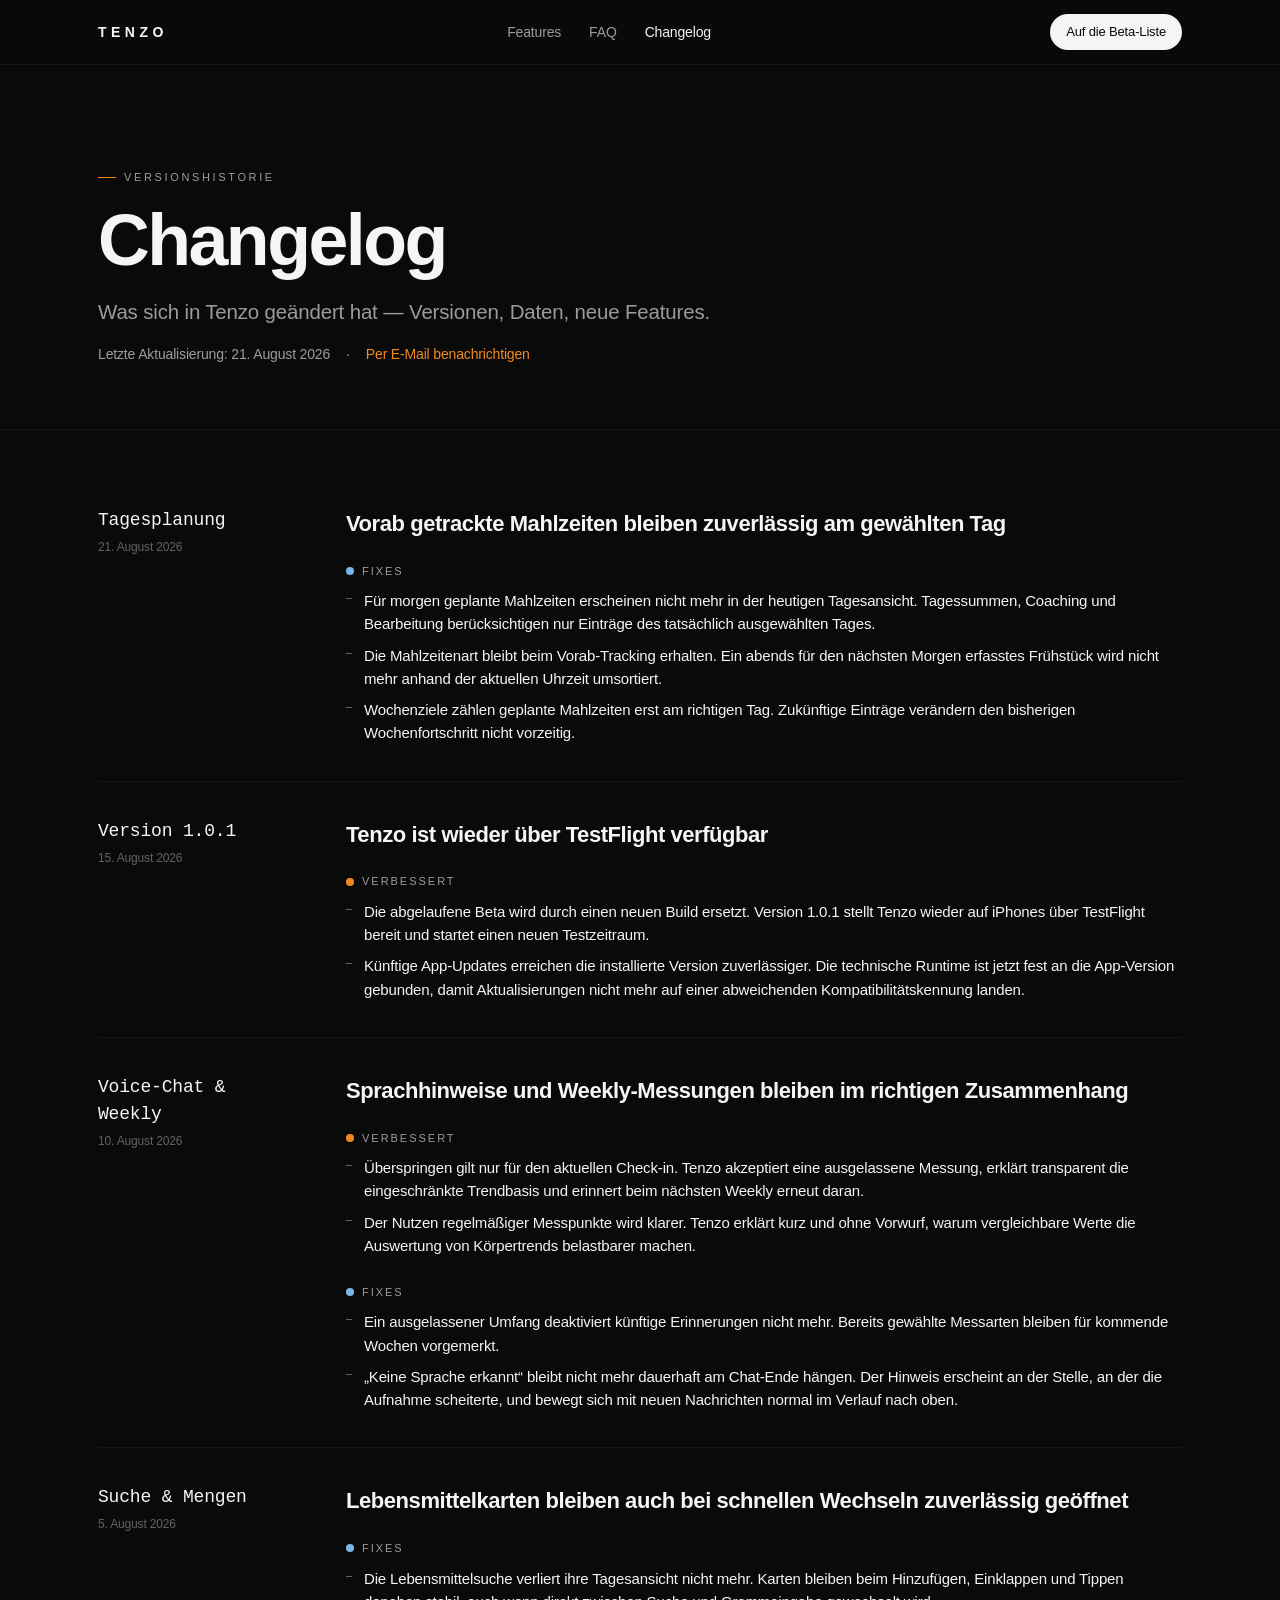
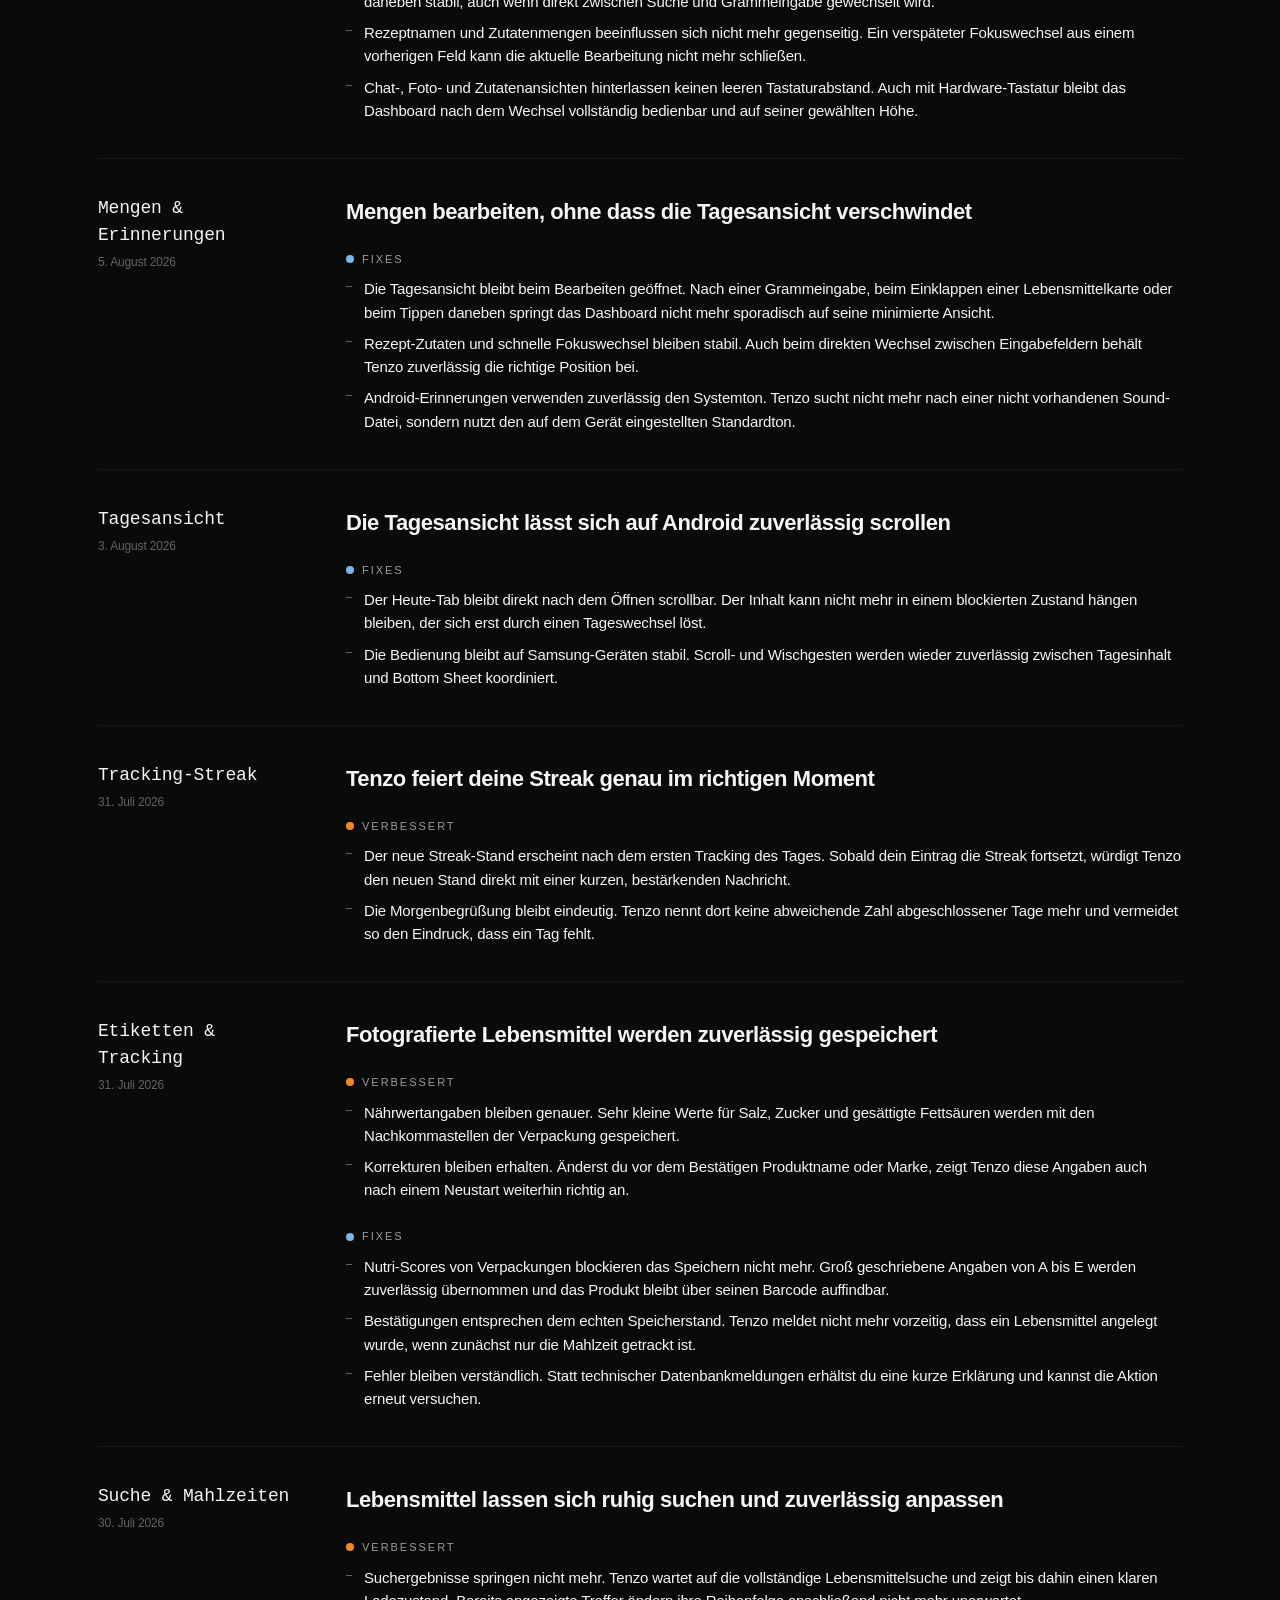
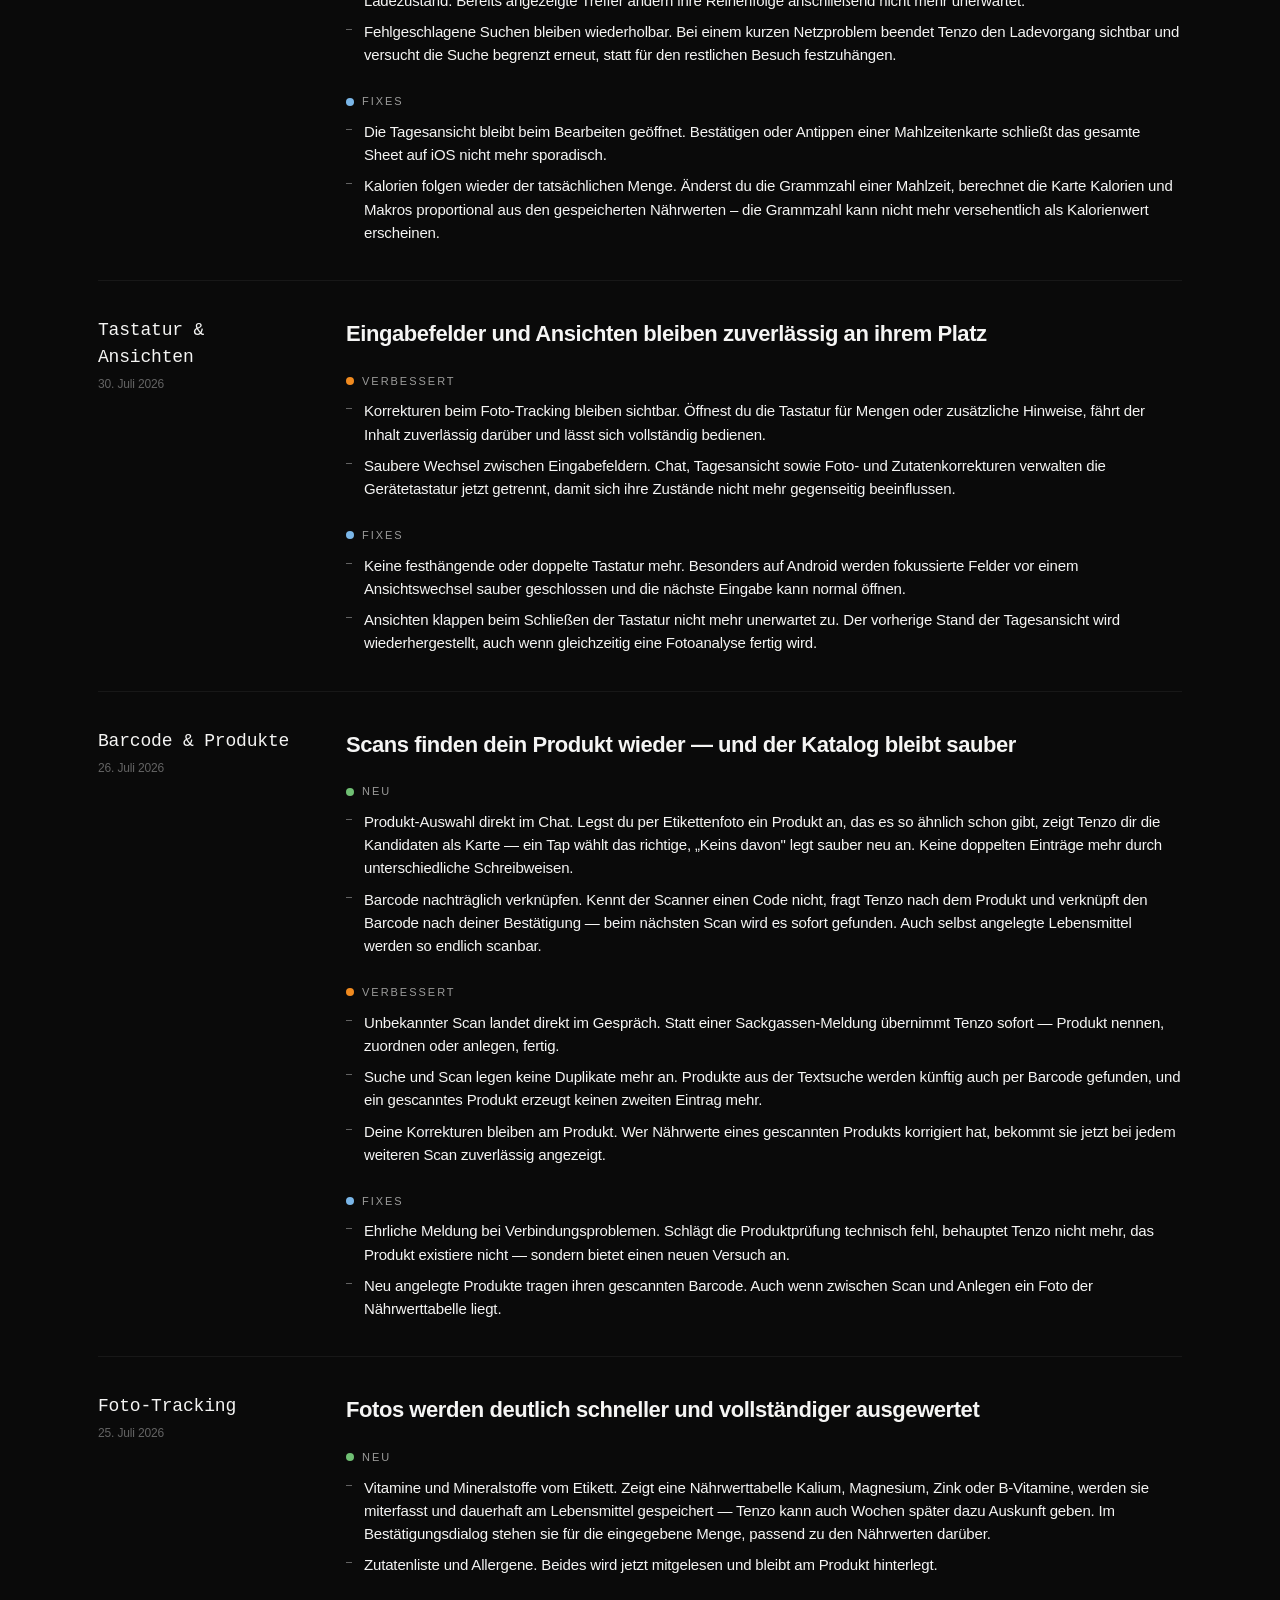
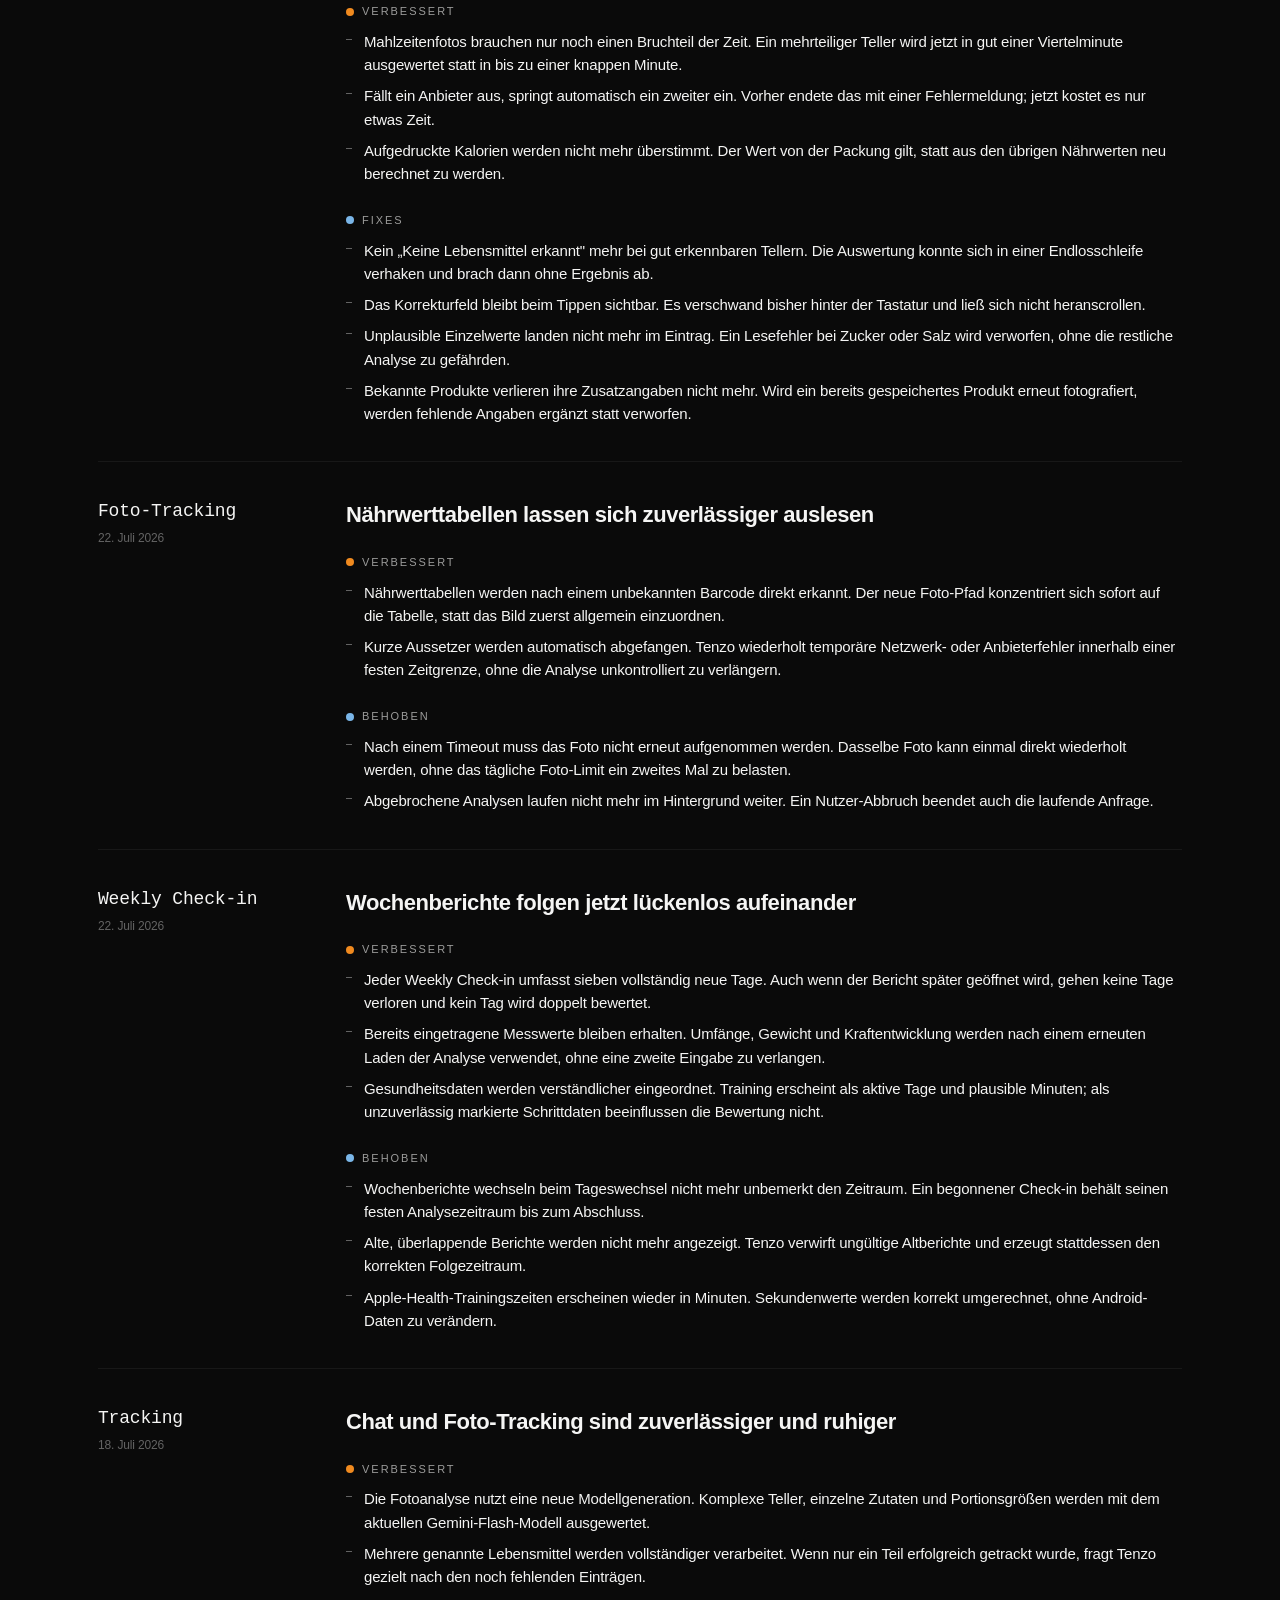
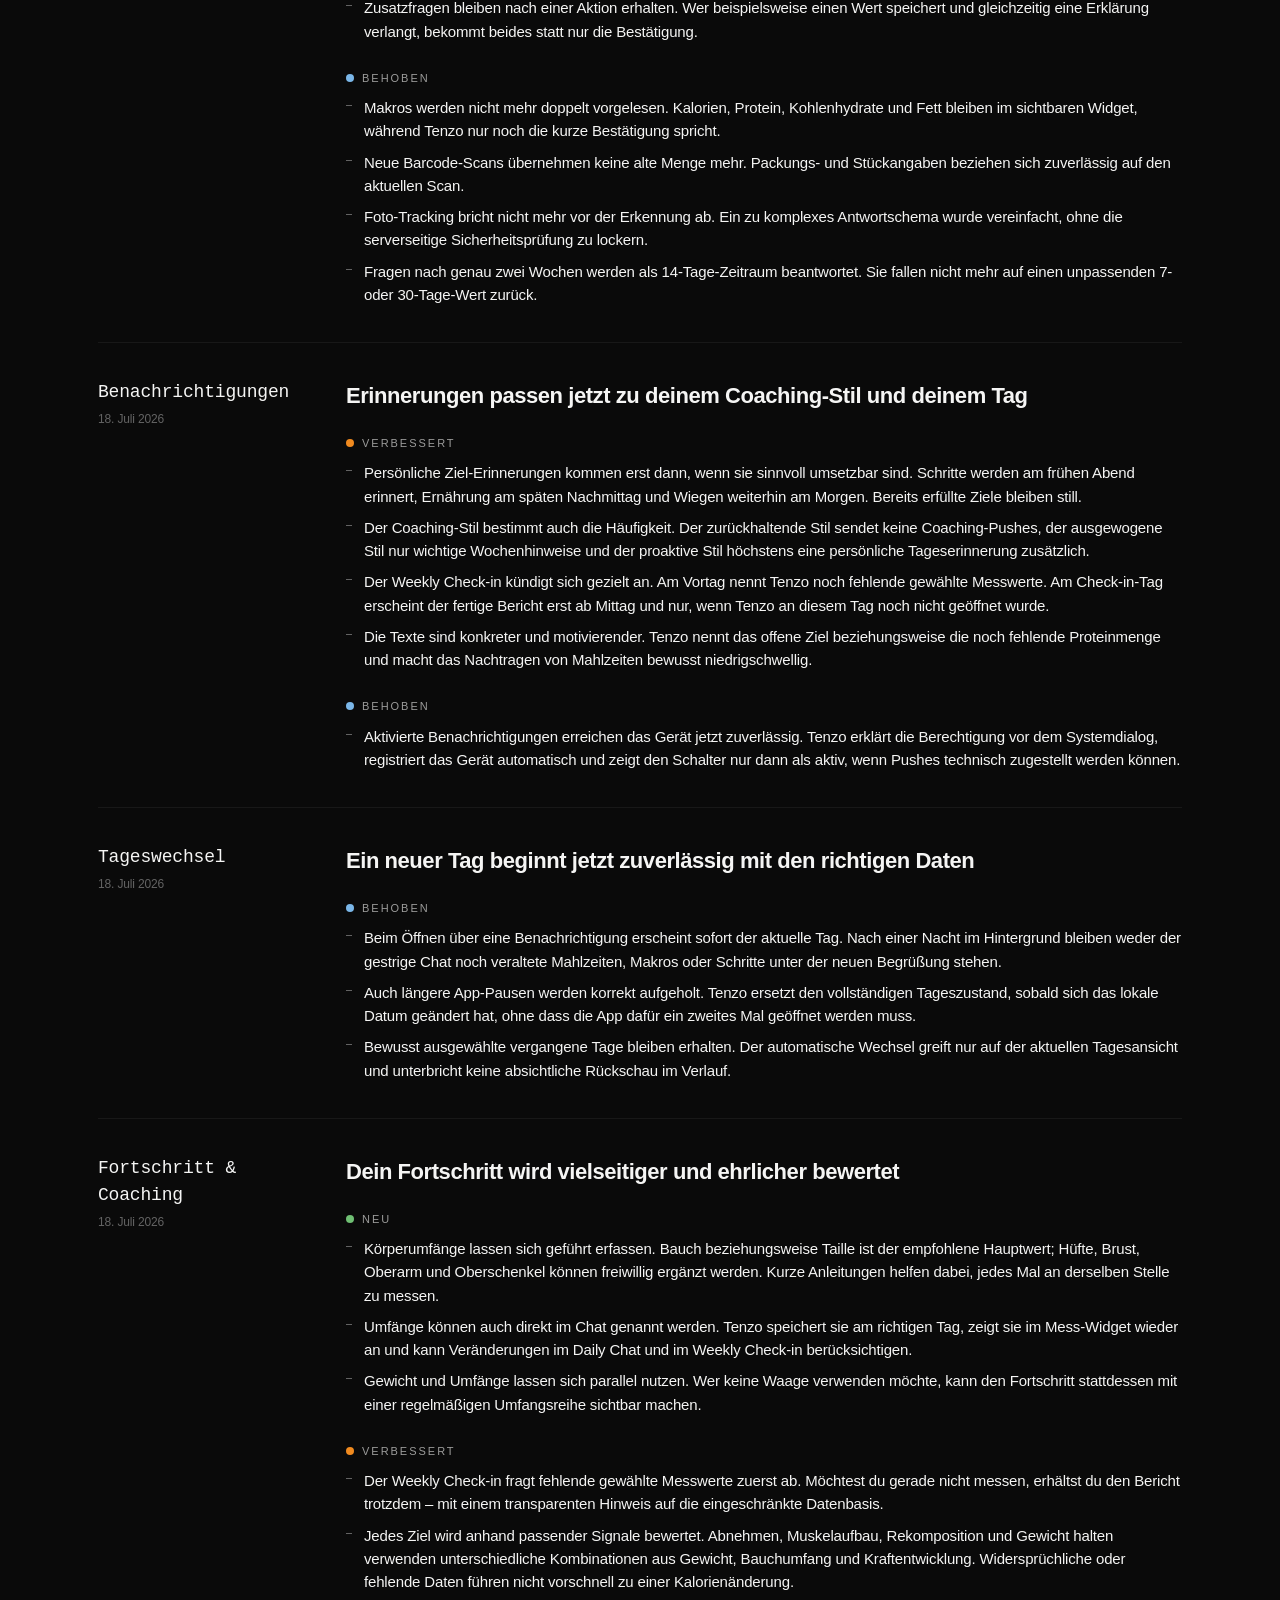
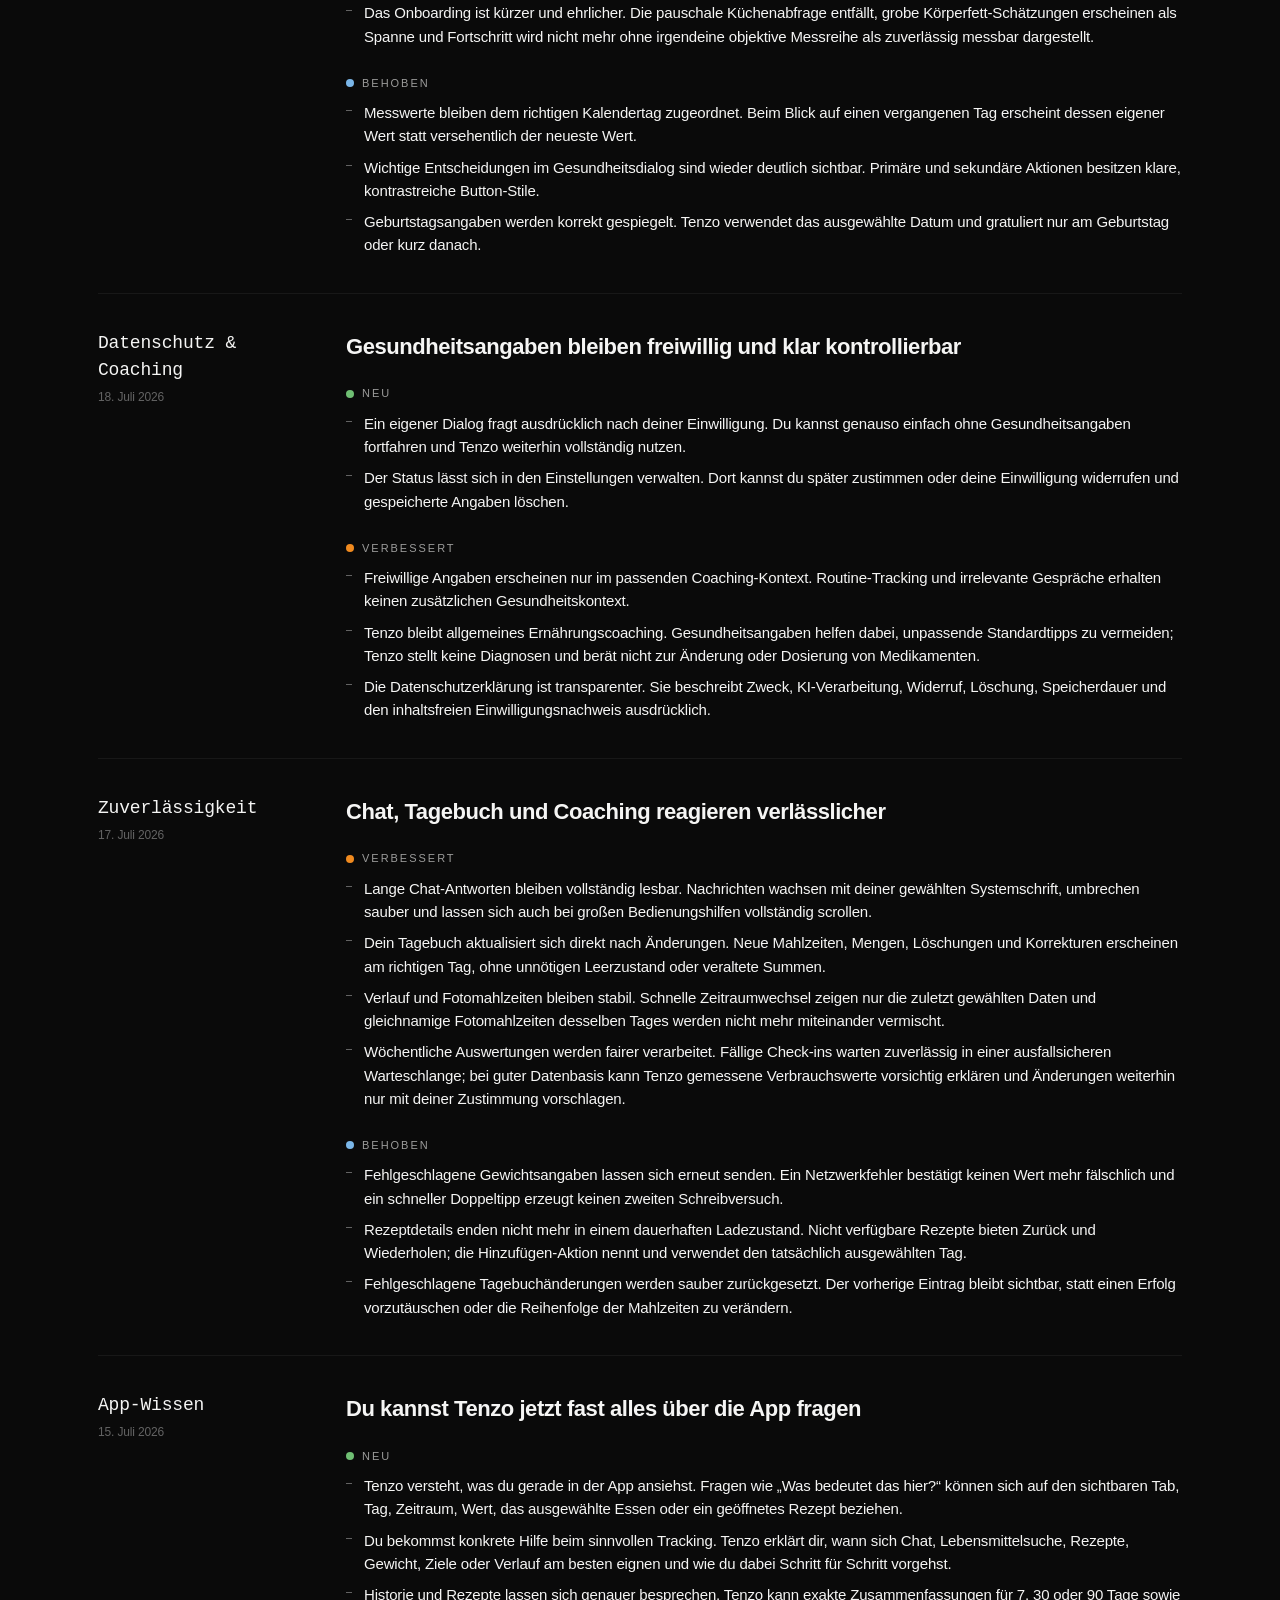
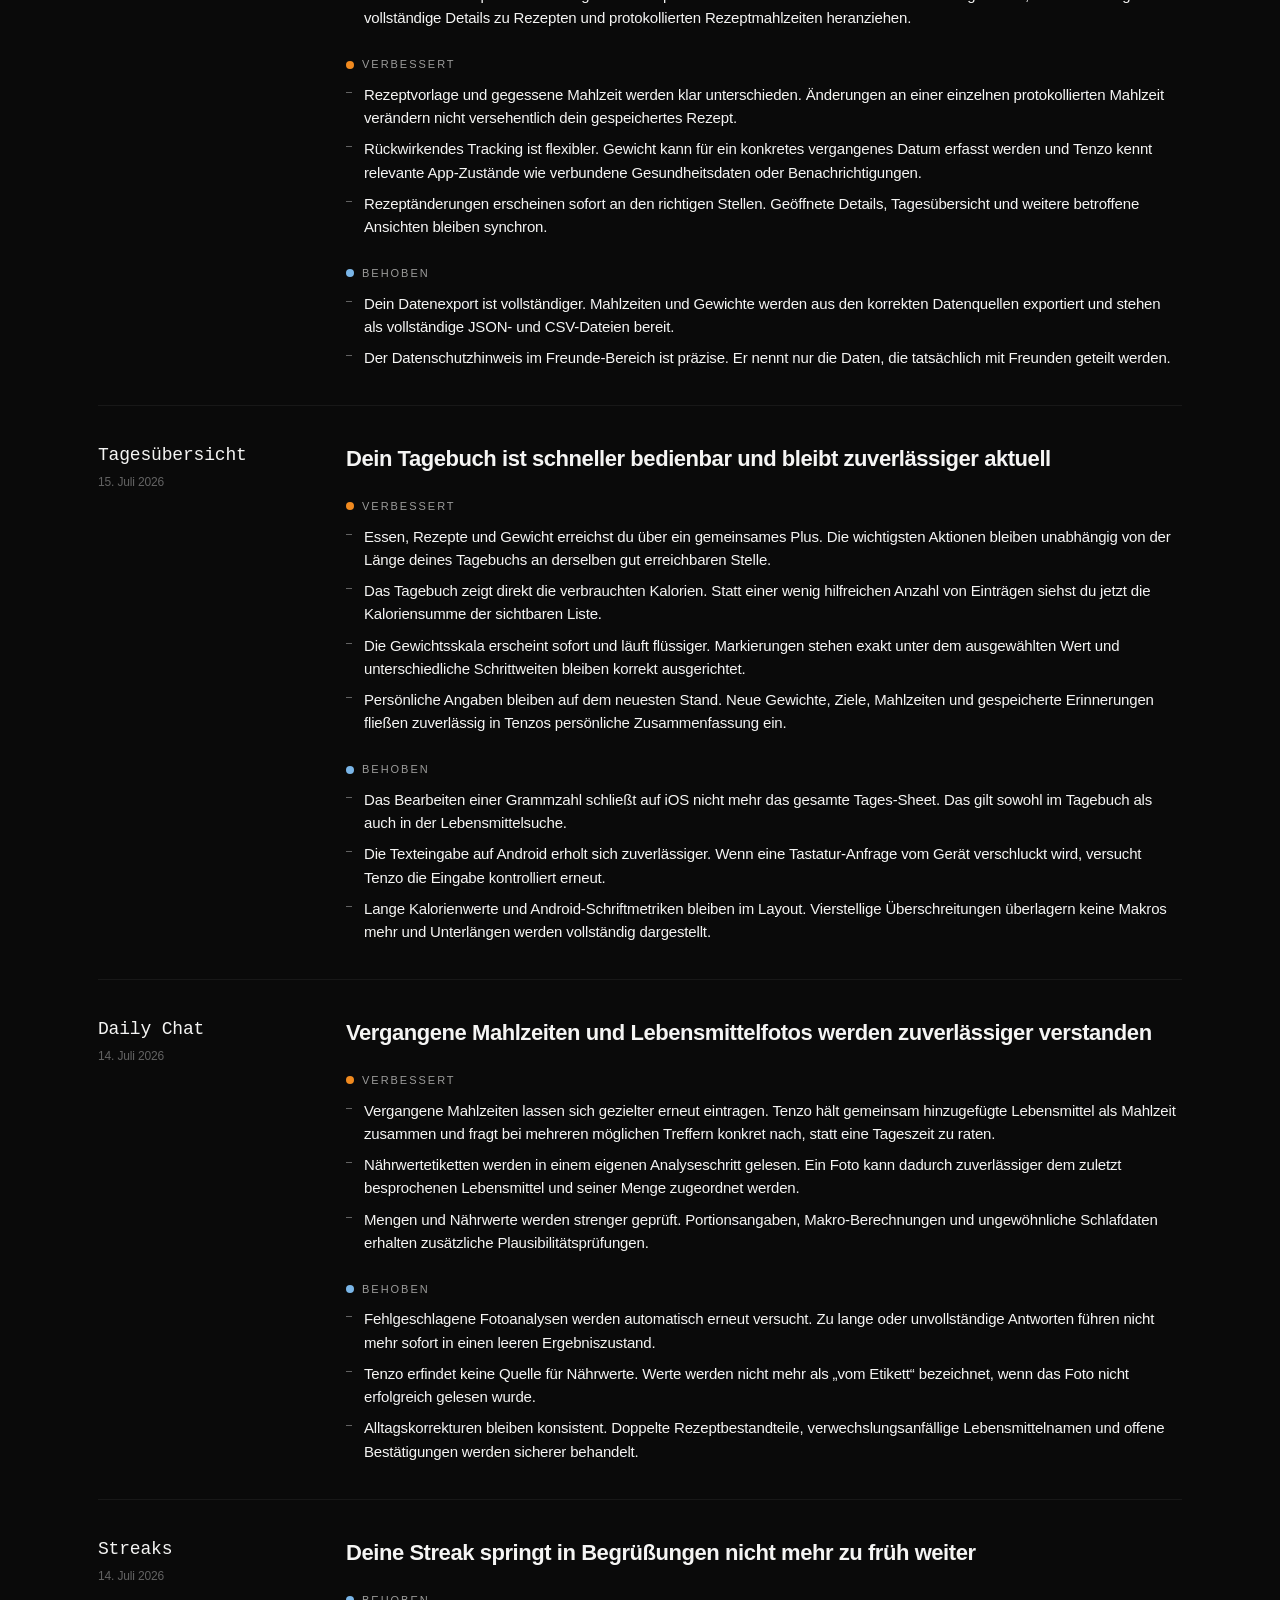
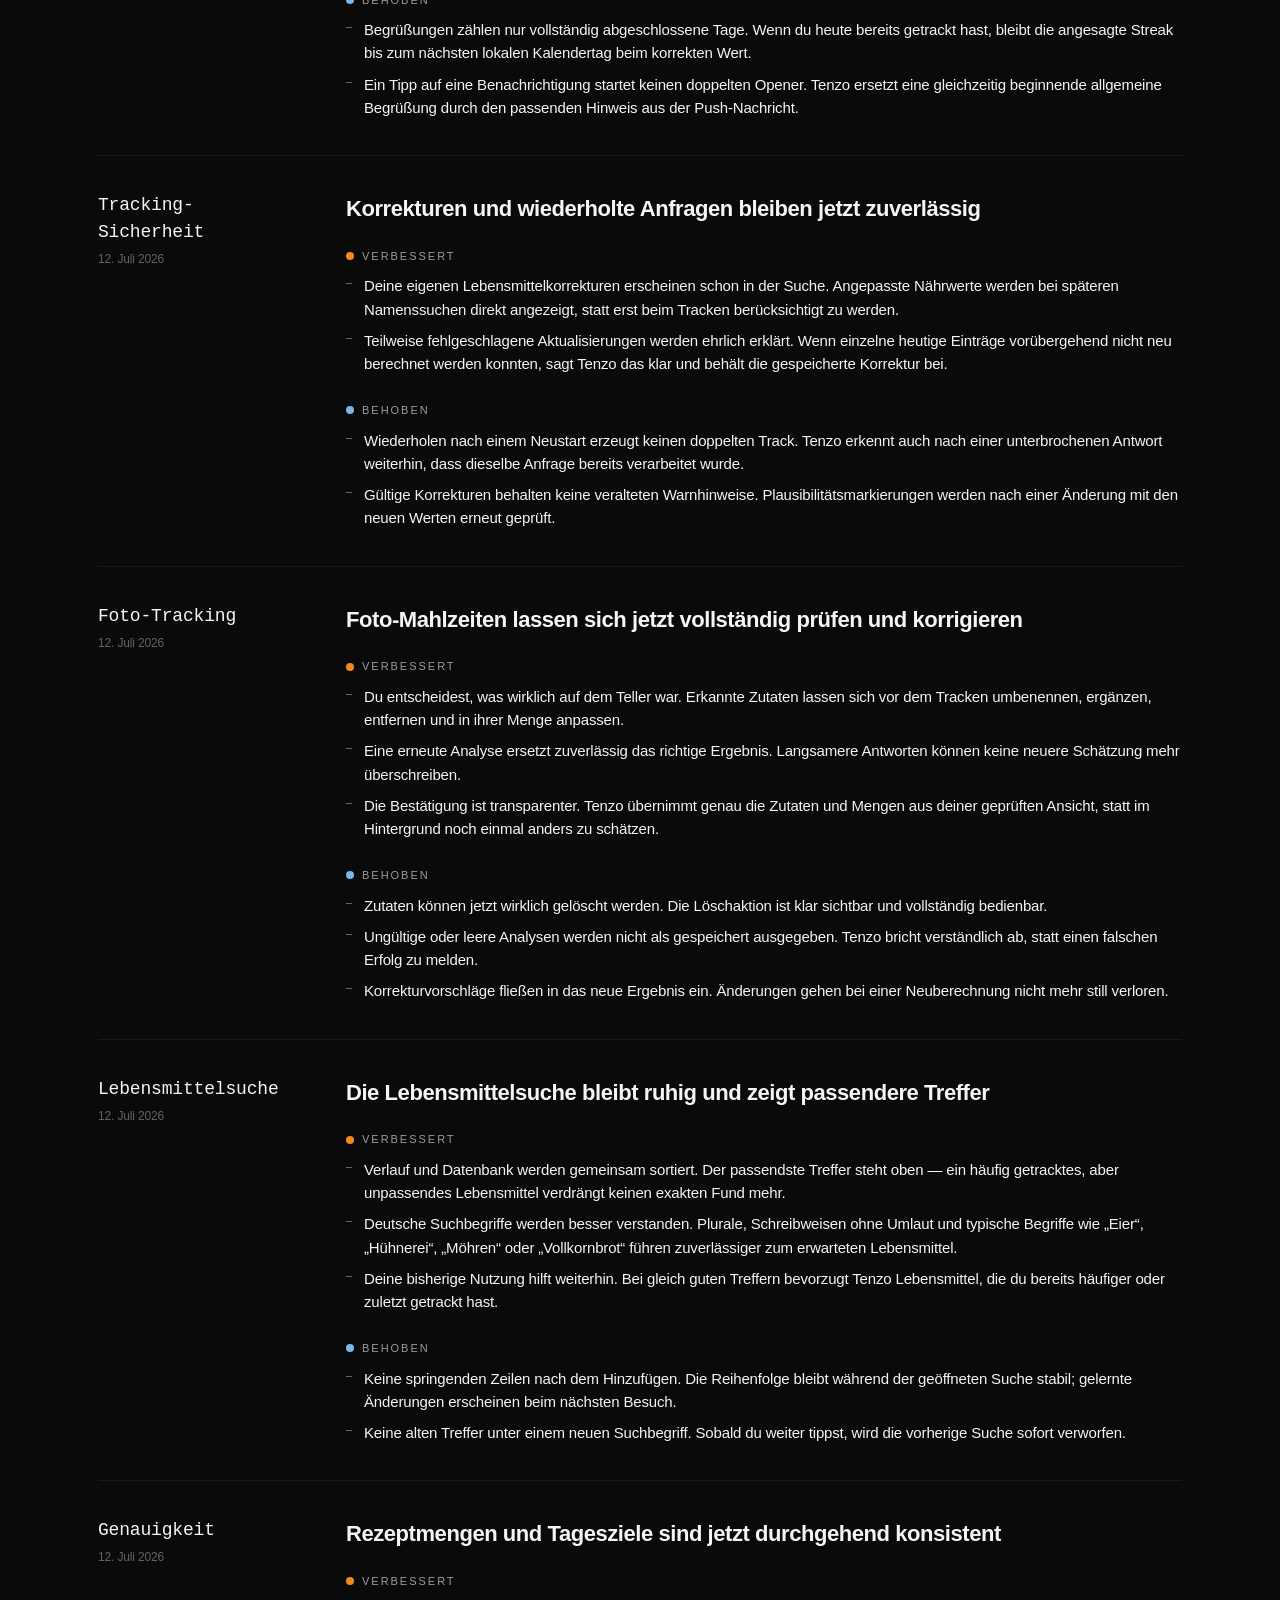
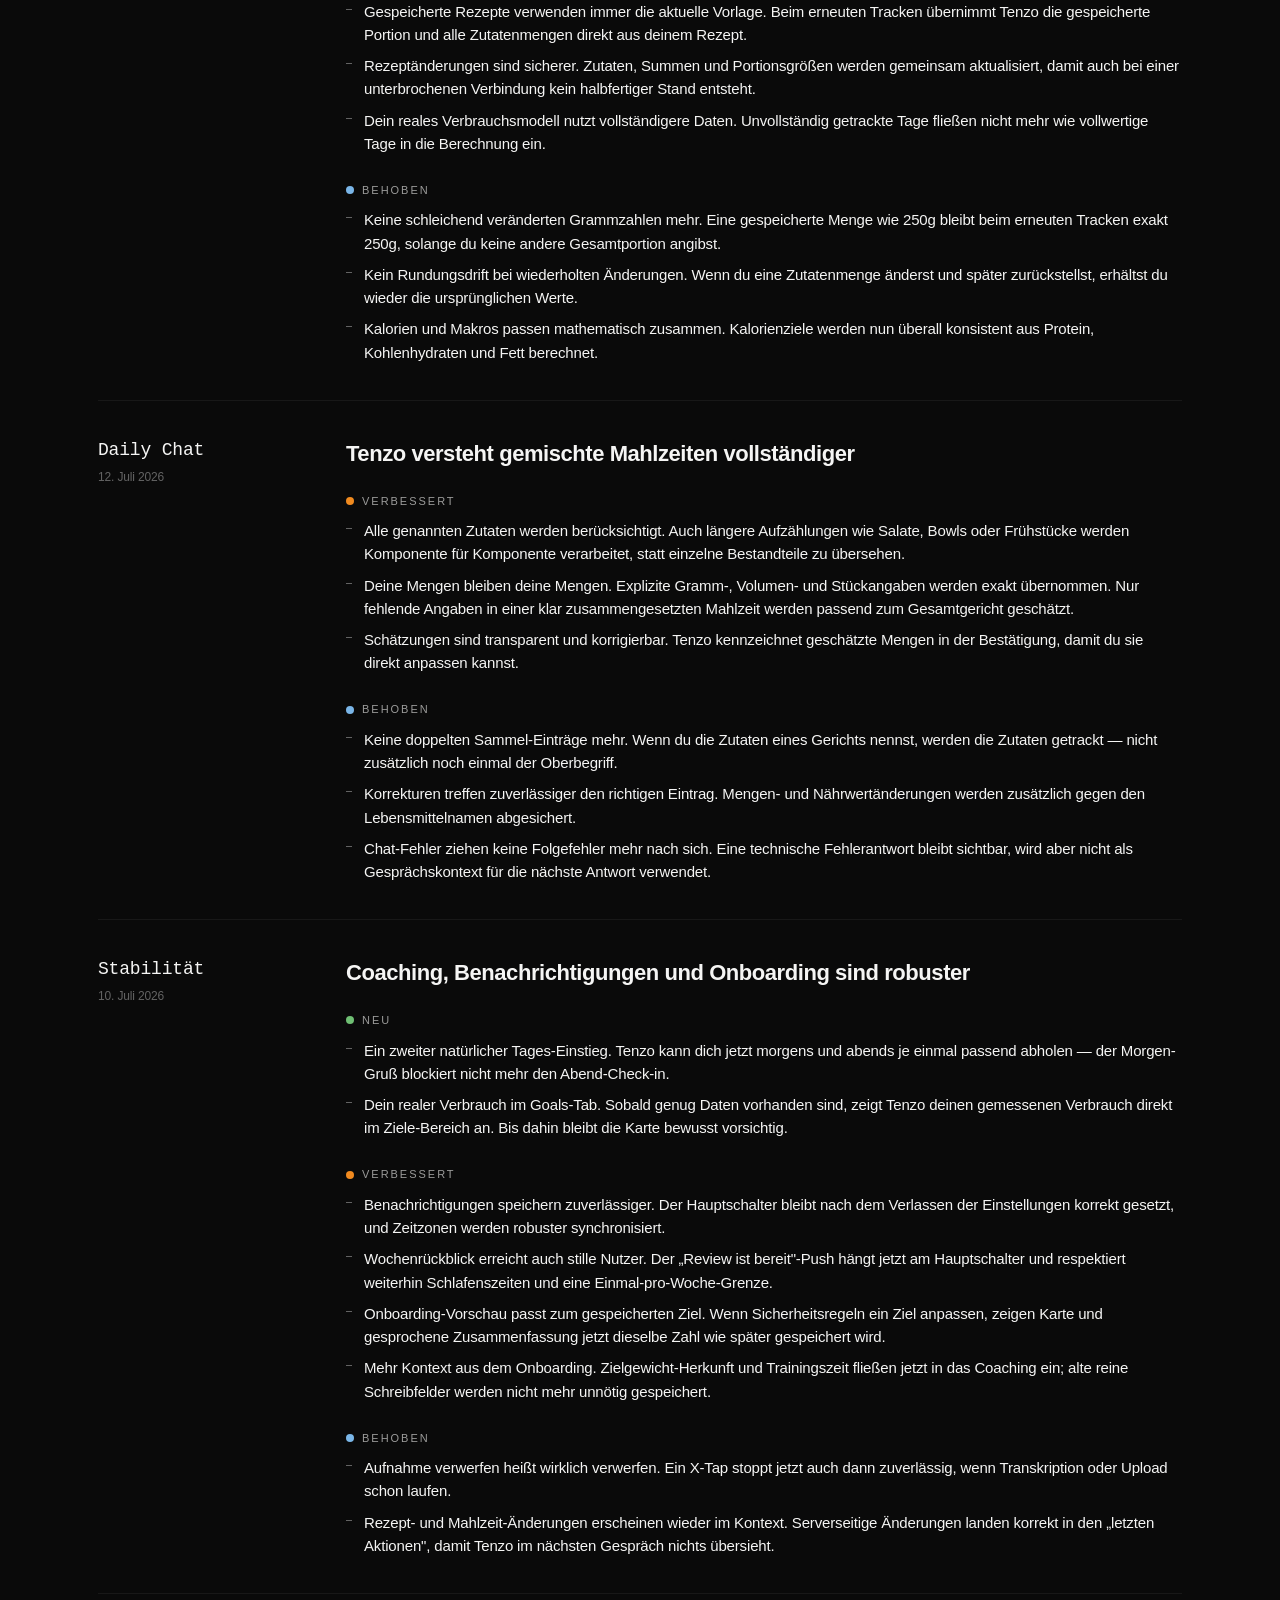
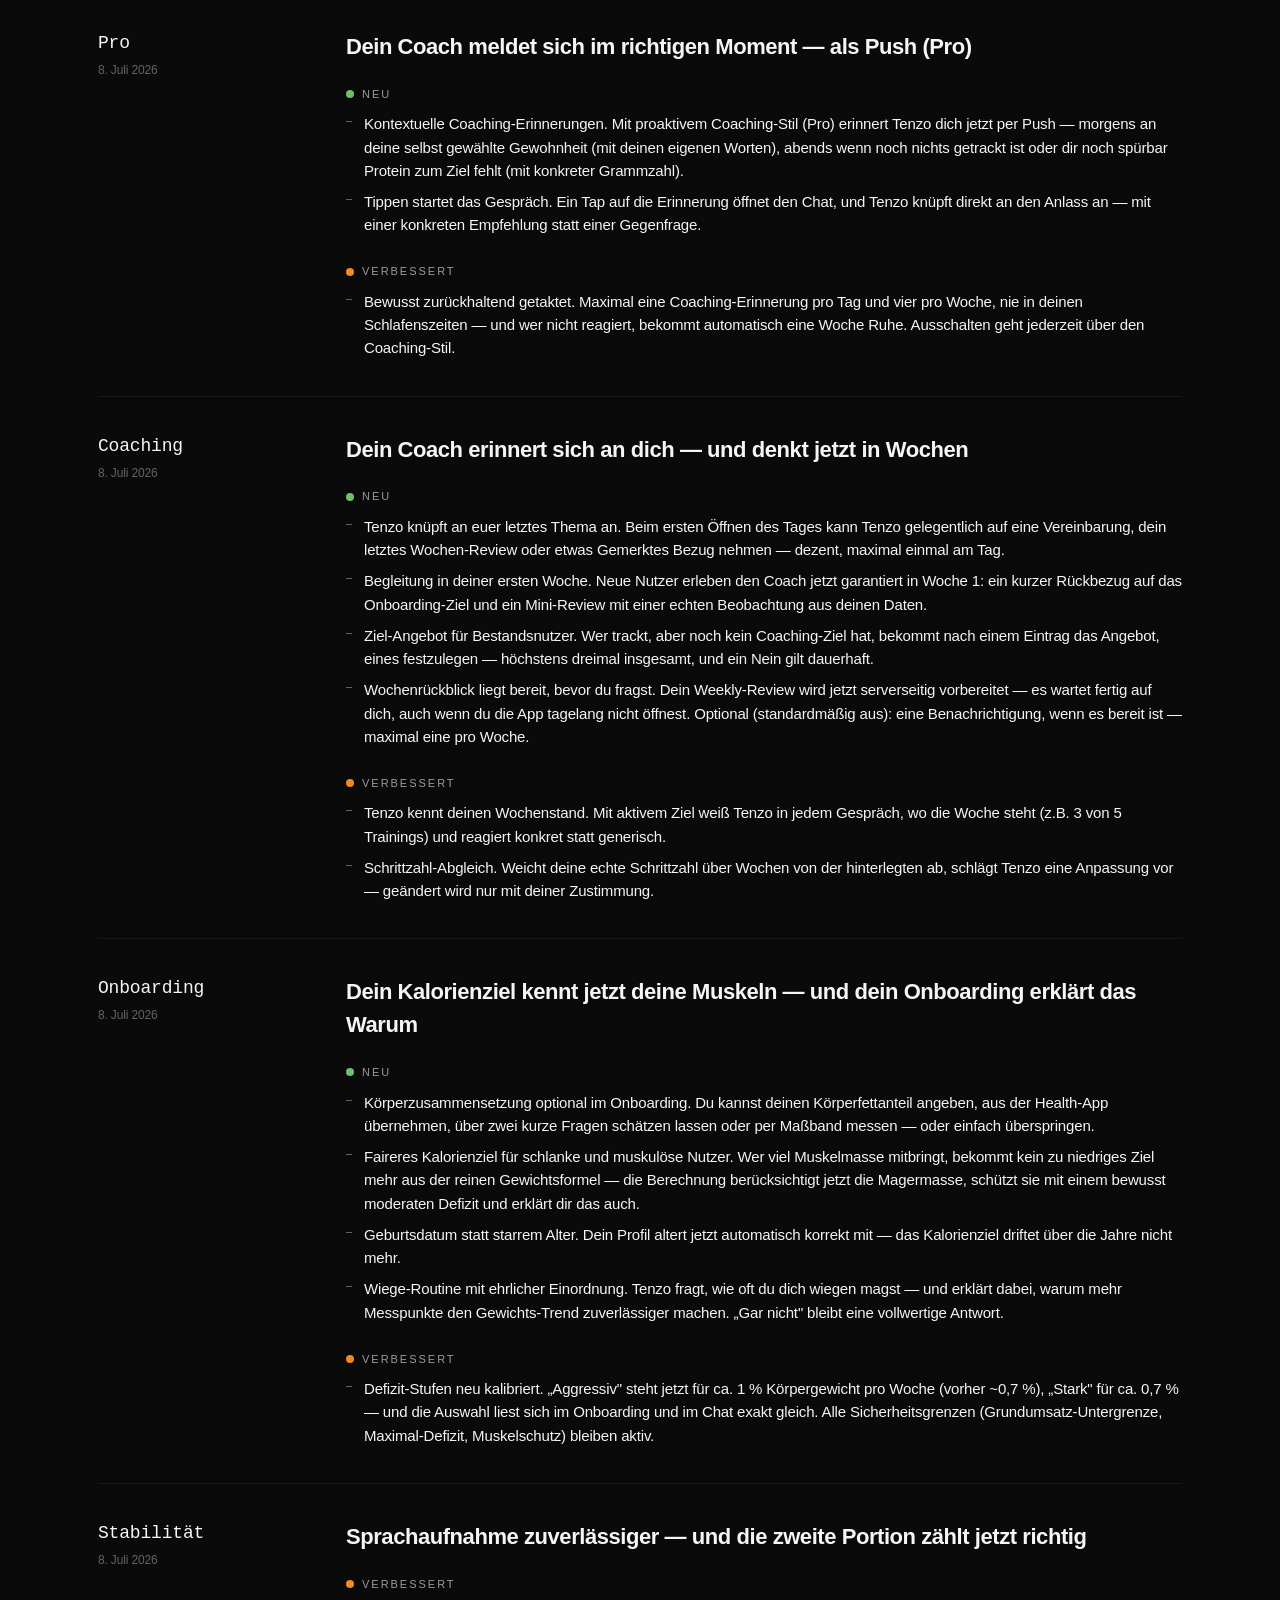
==== commit 4f0beaa7: "docs: publish planned meal tracking fix Co-Authored-By: Codex Opus 4.8 (1M context) <noreply@anthrop" ====
--- a/changelog/index.html
+++ b/changelog/index.html
@@ -119,7 +119,7 @@
       <h1 class="tzw-h1" style="font-size: clamp(40px, 5.6vw, 72px);">Changelog</h1>
       <p class="tzw-lede" style="margin-bottom: 16px;">Was sich in Tenzo geändert hat — Versionen, Daten, neue Features.</p>
       <div class="cl-meta">
-        <span>Letzte Aktualisierung: 15. August 2026</span>
+        <span>Letzte Aktualisierung: 21. August 2026</span>
         <span>·</span>
         <a href="../#signup">Per E-Mail benachrichtigen</a>
       </div>
@@ -128,6 +128,26 @@
 
   <section class="cl-feed">
     <div class="tzw-wrap">
+
+      <!-- 2026-08-21 — Vorab geplante Mahlzeiten bleiben am richtigen Tag -->
+      <article class="cl-entry">
+        <div class="cl-side">
+          <div class="cl-version">Tagesplanung</div>
+          <div class="cl-date">21. August 2026</div>
+        </div>
+        <div class="cl-body">
+          <h3>Vorab getrackte Mahlzeiten bleiben zuverlässig am gewählten Tag</h3>
+
+          <div class="cl-section fixed">
+            <h4><span class="cl-dot"></span>Fixes</h4>
+            <ul class="cl-list">
+              <li><strong>Für morgen geplante Mahlzeiten erscheinen nicht mehr in der heutigen Tagesansicht.</strong> Tagessummen, Coaching und Bearbeitung berücksichtigen nur Einträge des tatsächlich ausgewählten Tages.</li>
+              <li><strong>Die Mahlzeitenart bleibt beim Vorab-Tracking erhalten.</strong> Ein abends für den nächsten Morgen erfasstes Frühstück wird nicht mehr anhand der aktuellen Uhrzeit umsortiert.</li>
+              <li><strong>Wochenziele zählen geplante Mahlzeiten erst am richtigen Tag.</strong> Zukünftige Einträge verändern den bisherigen Wochenfortschritt nicht vorzeitig.</li>
+            </ul>
+          </div>
+        </div>
+      </article>
 
       <!-- 2026-08-15 — Neue TestFlight-Basis und zuverlässige Updates -->
       <article class="cl-entry">
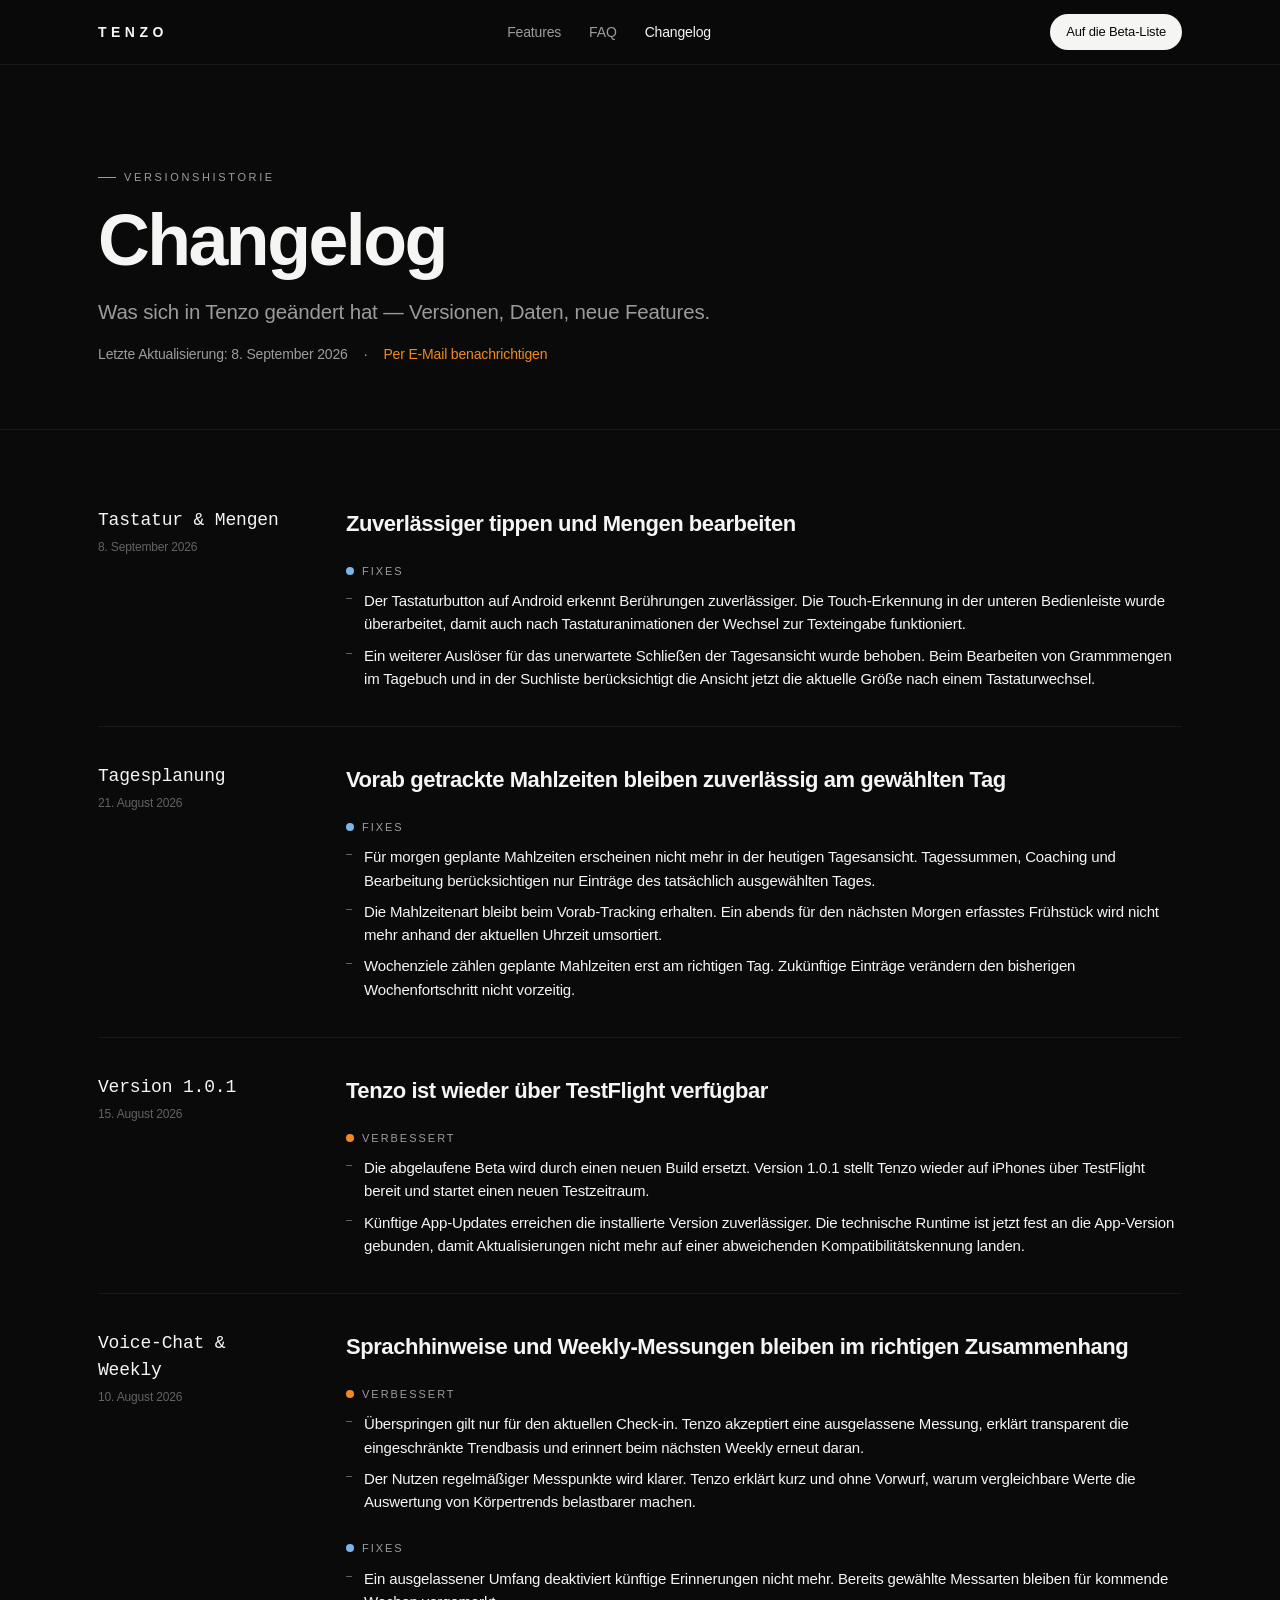
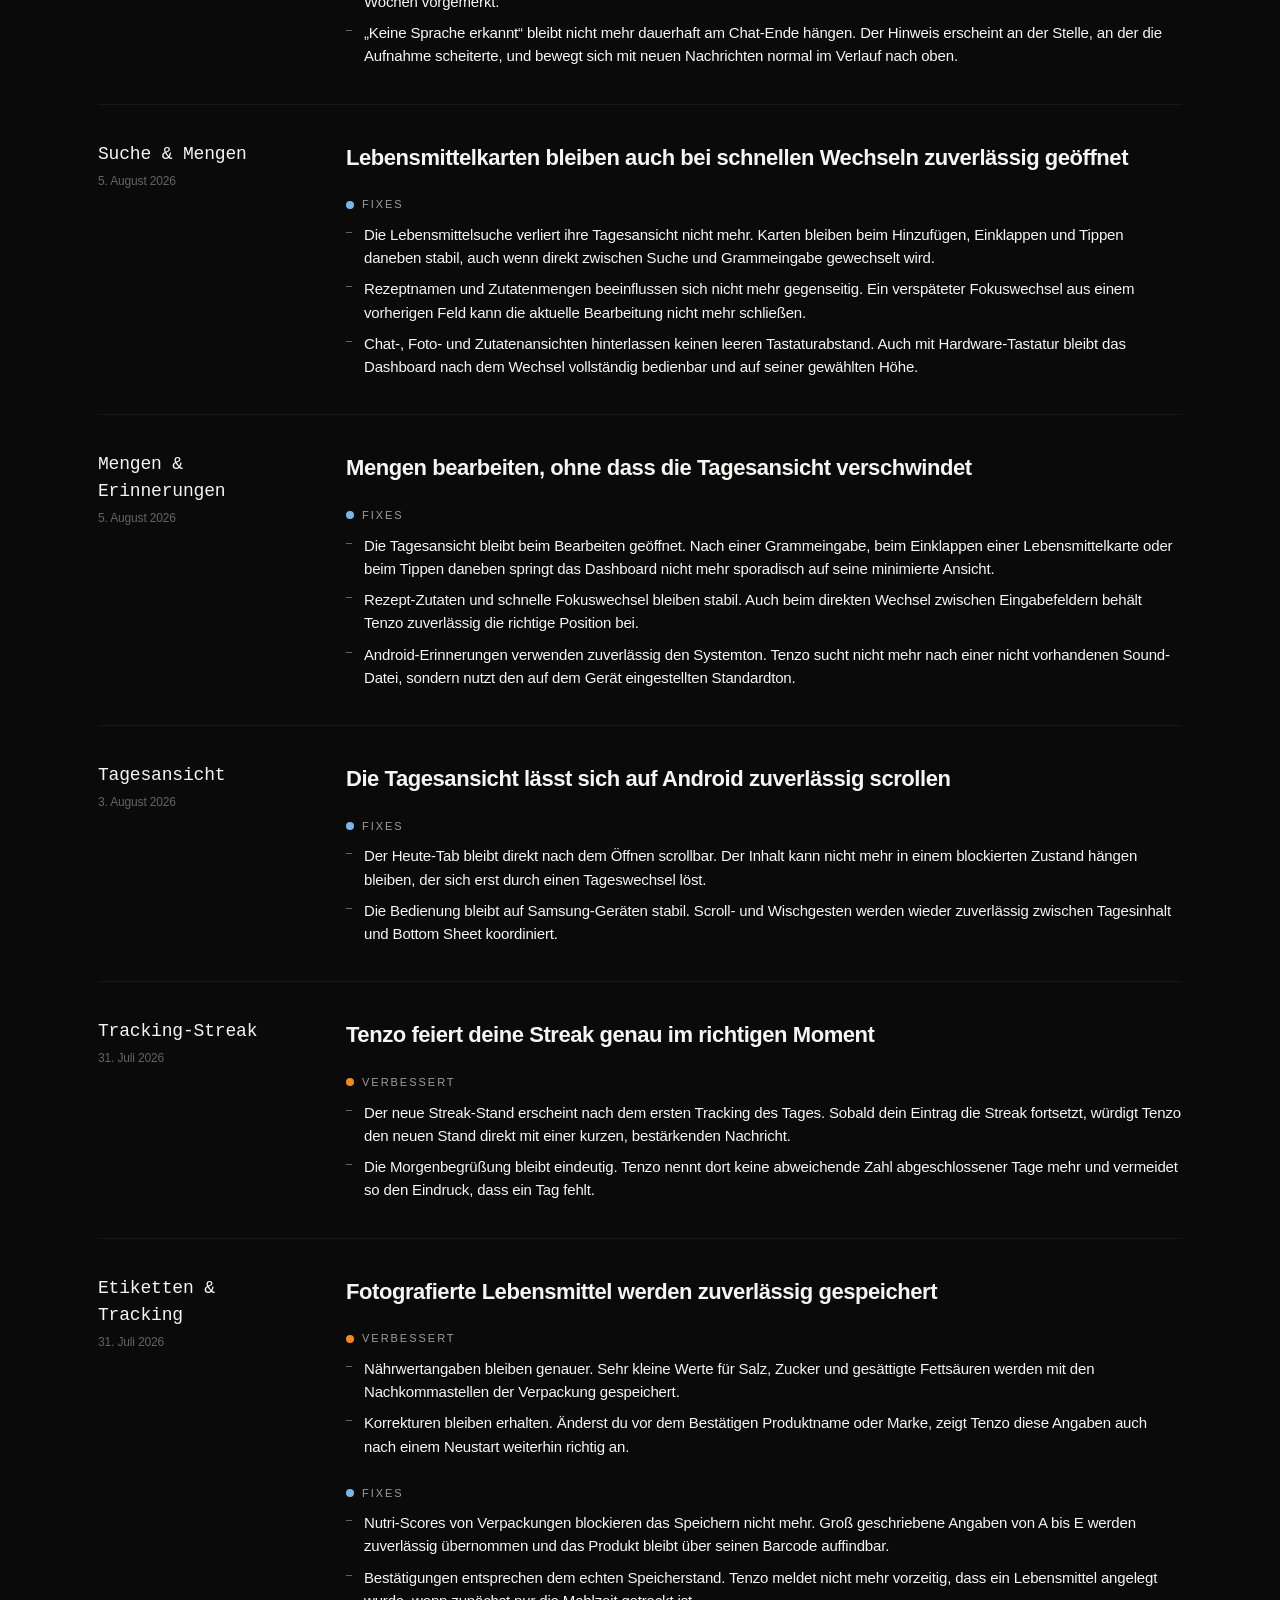
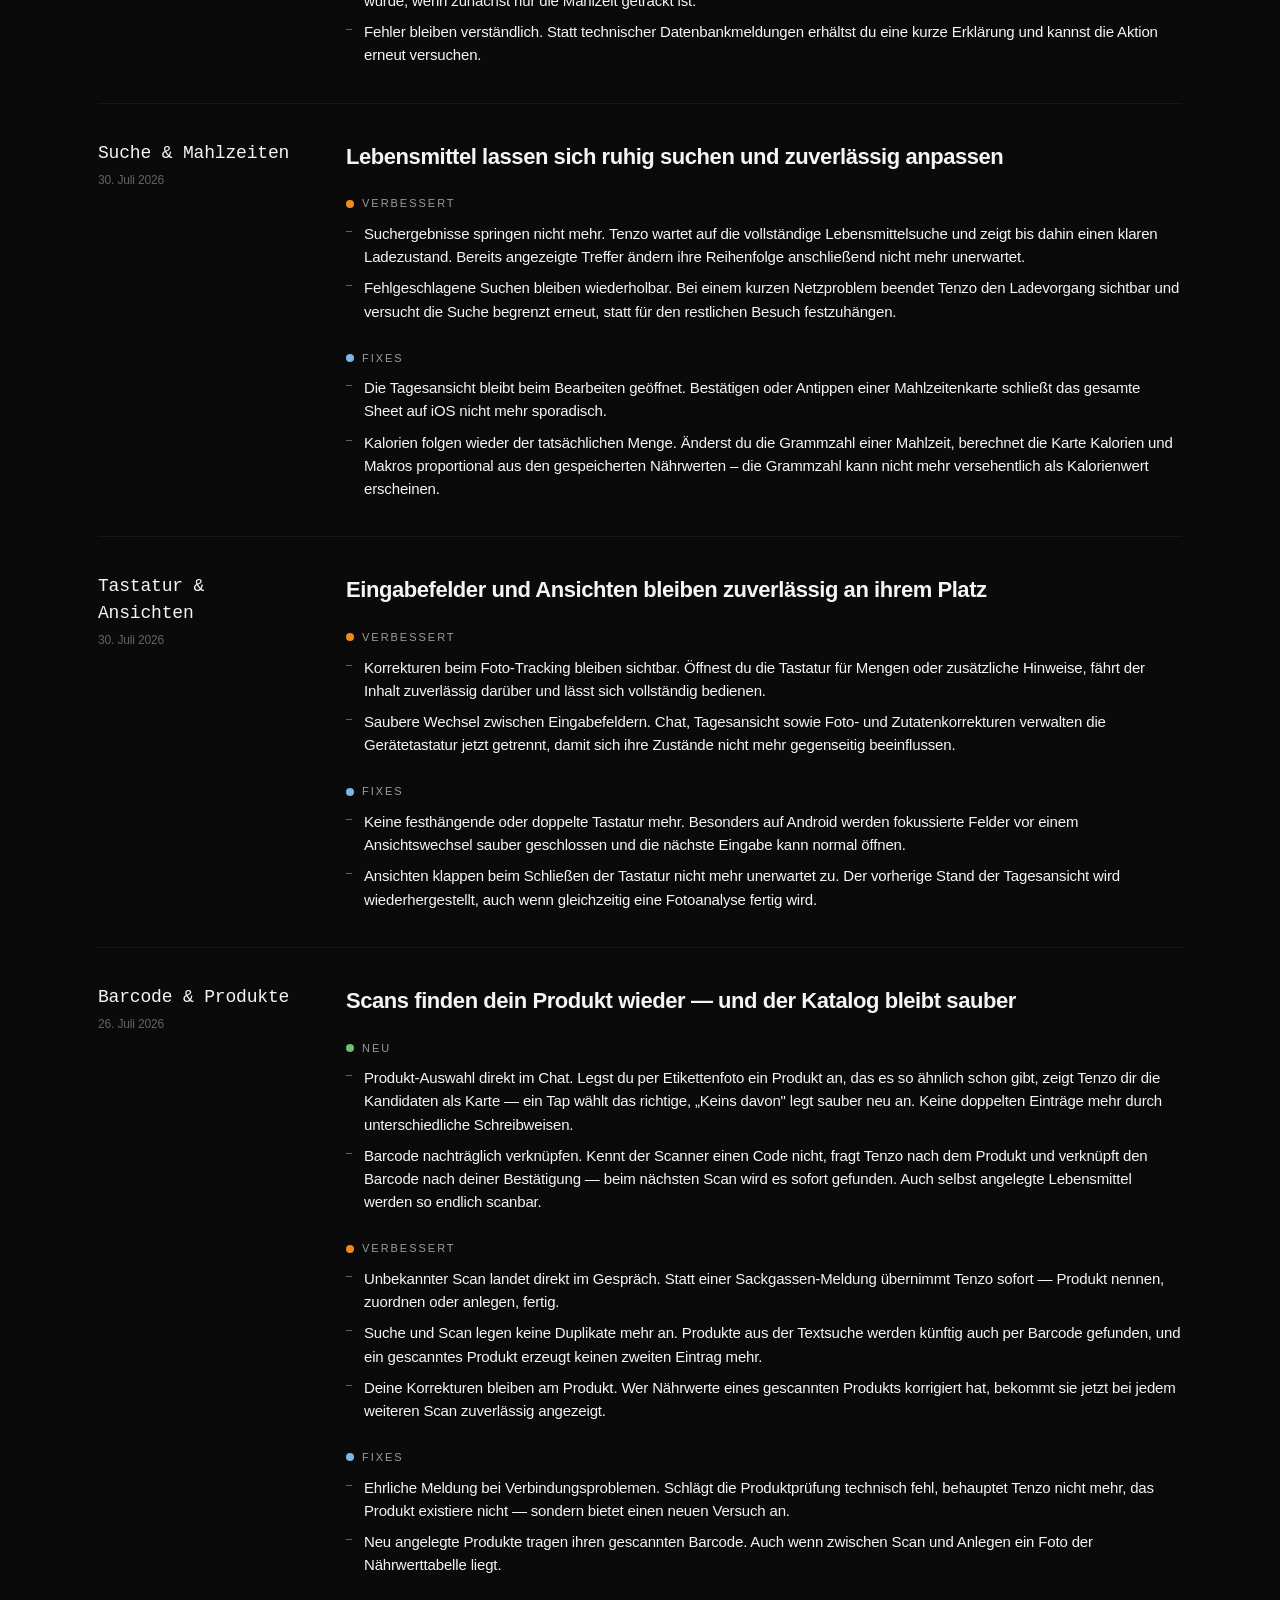
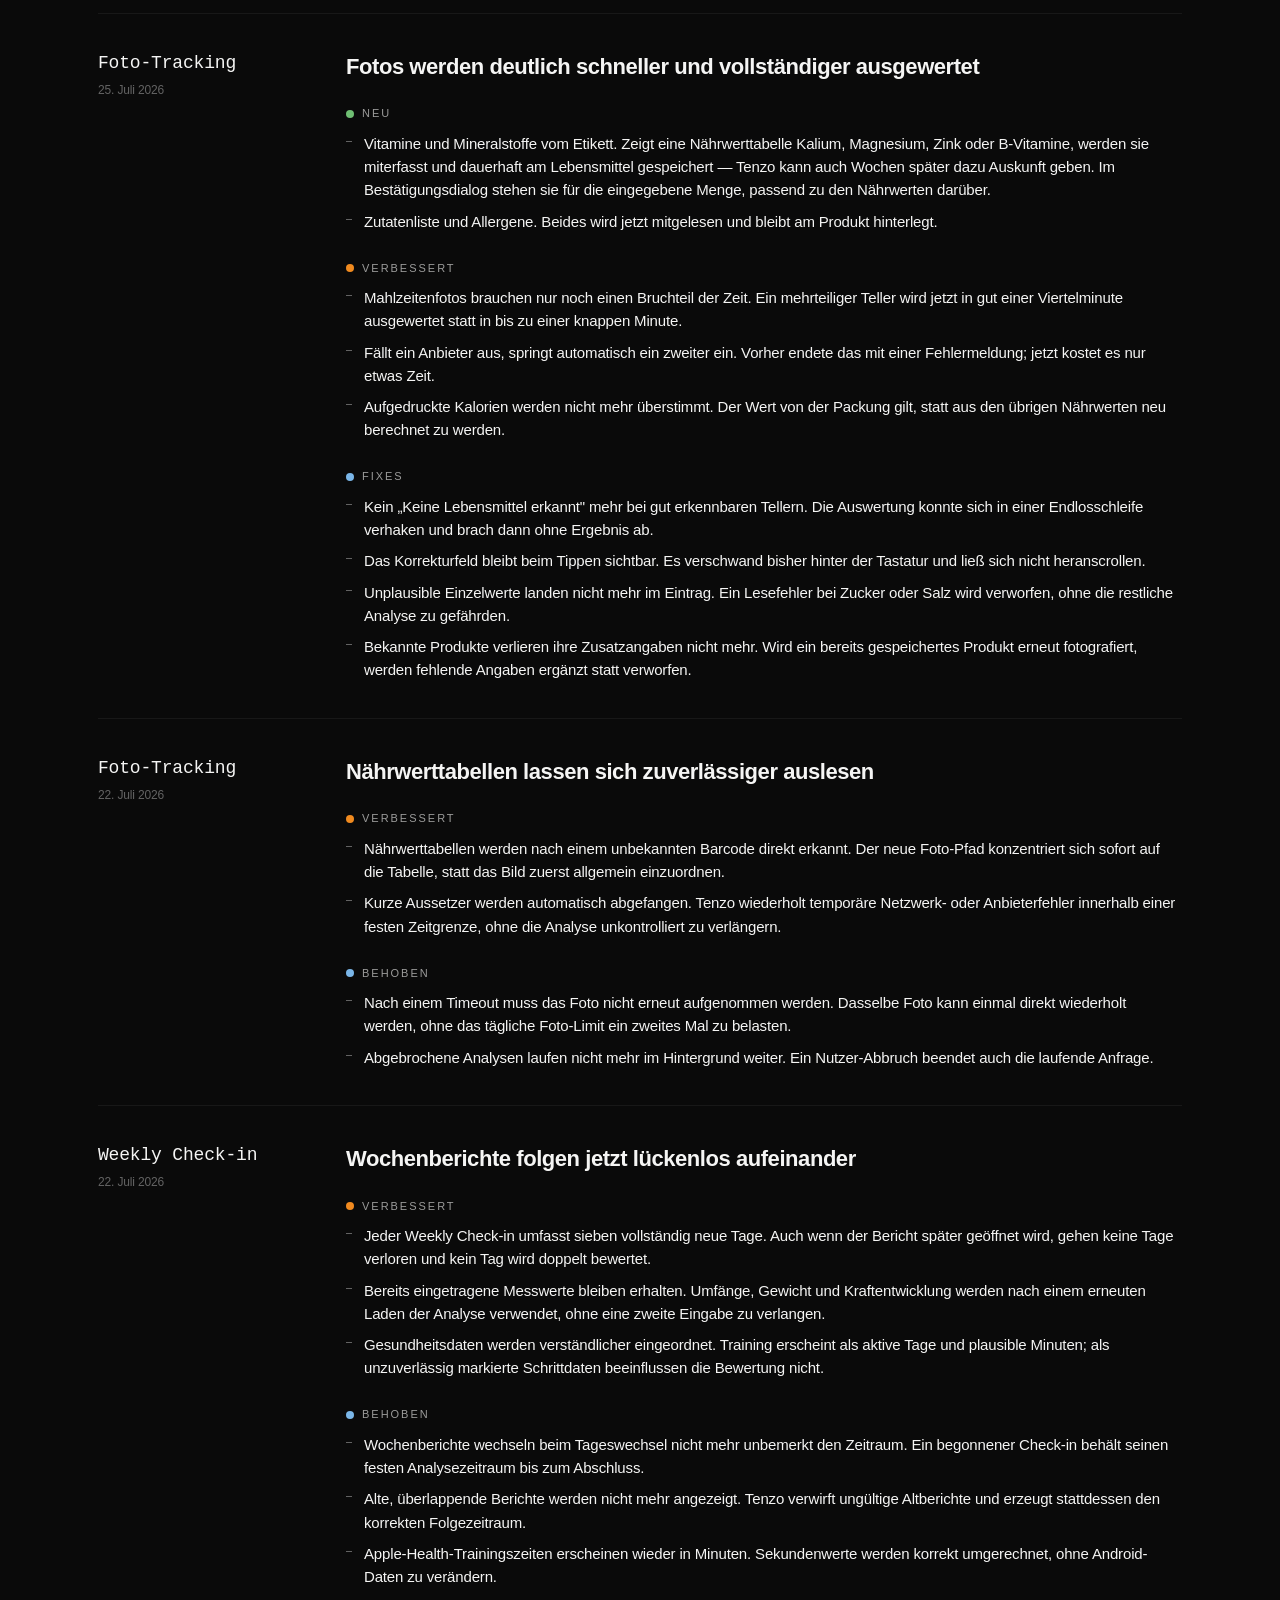
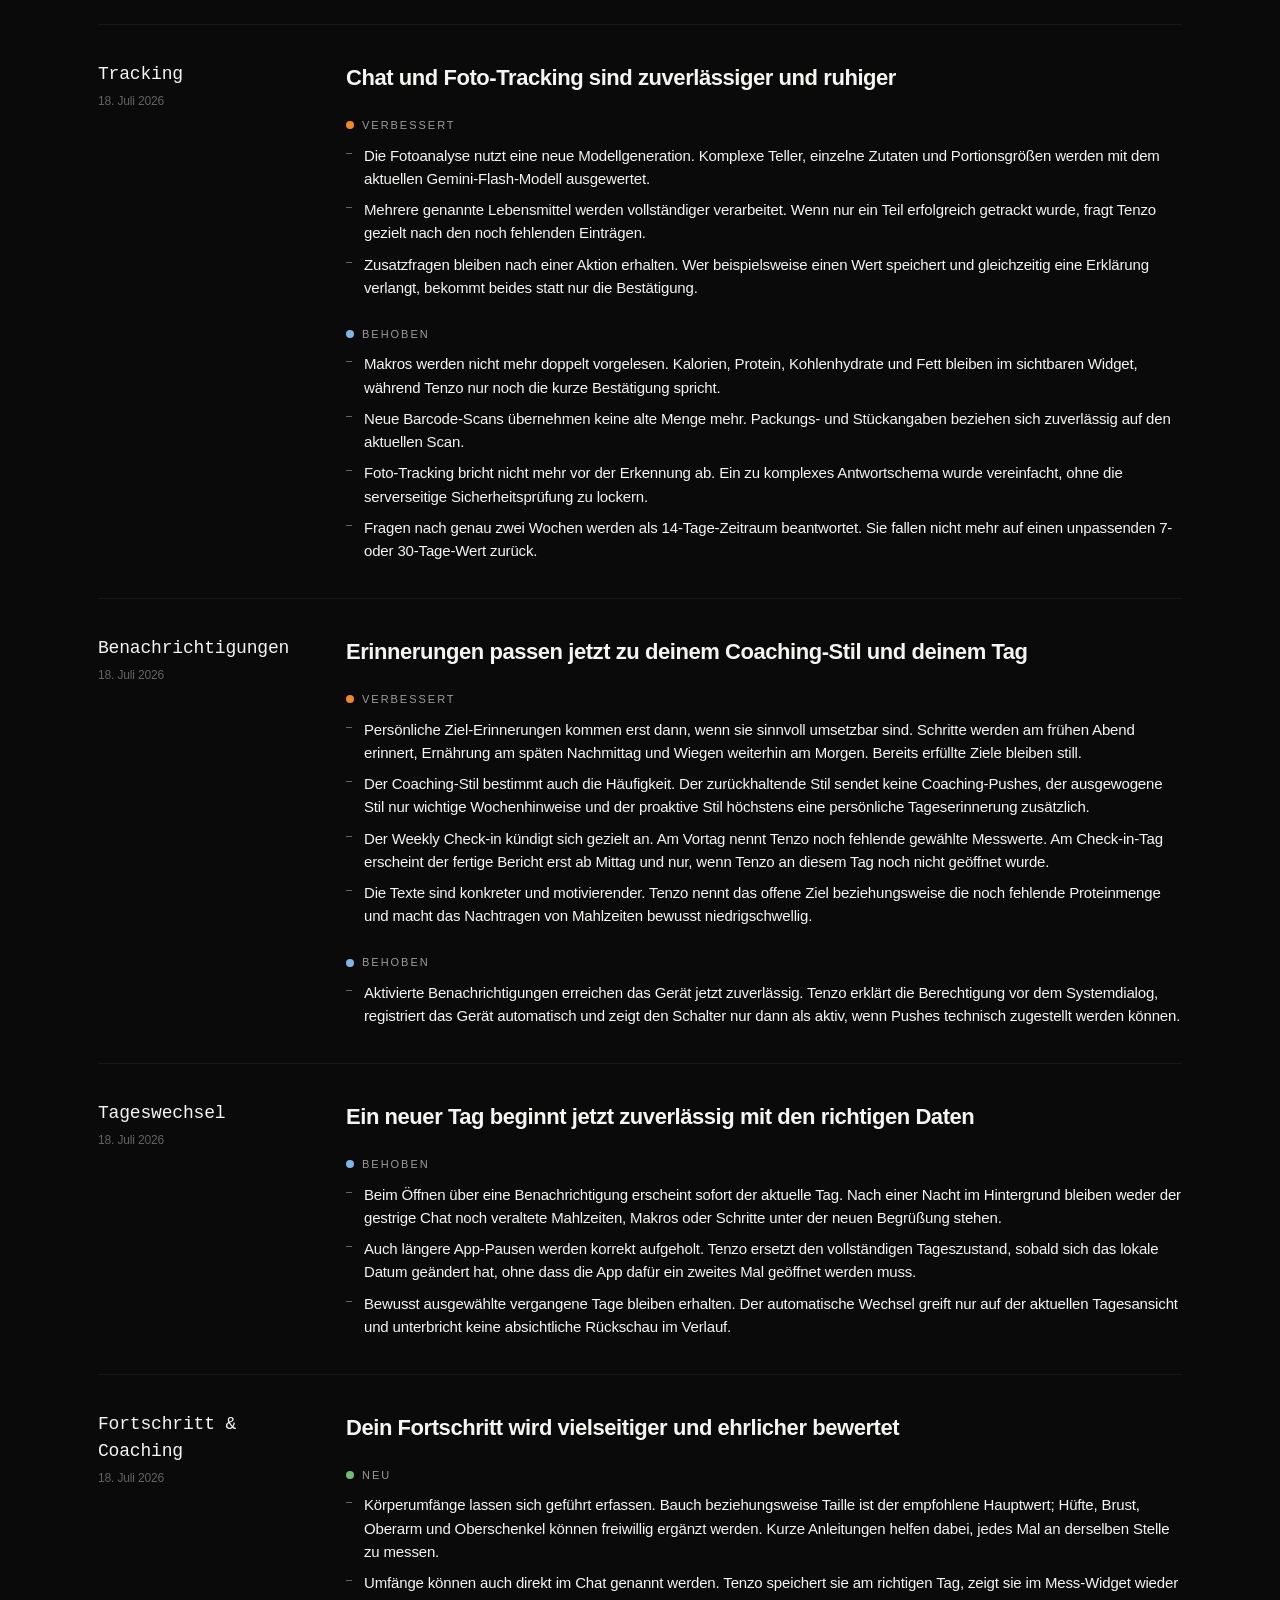
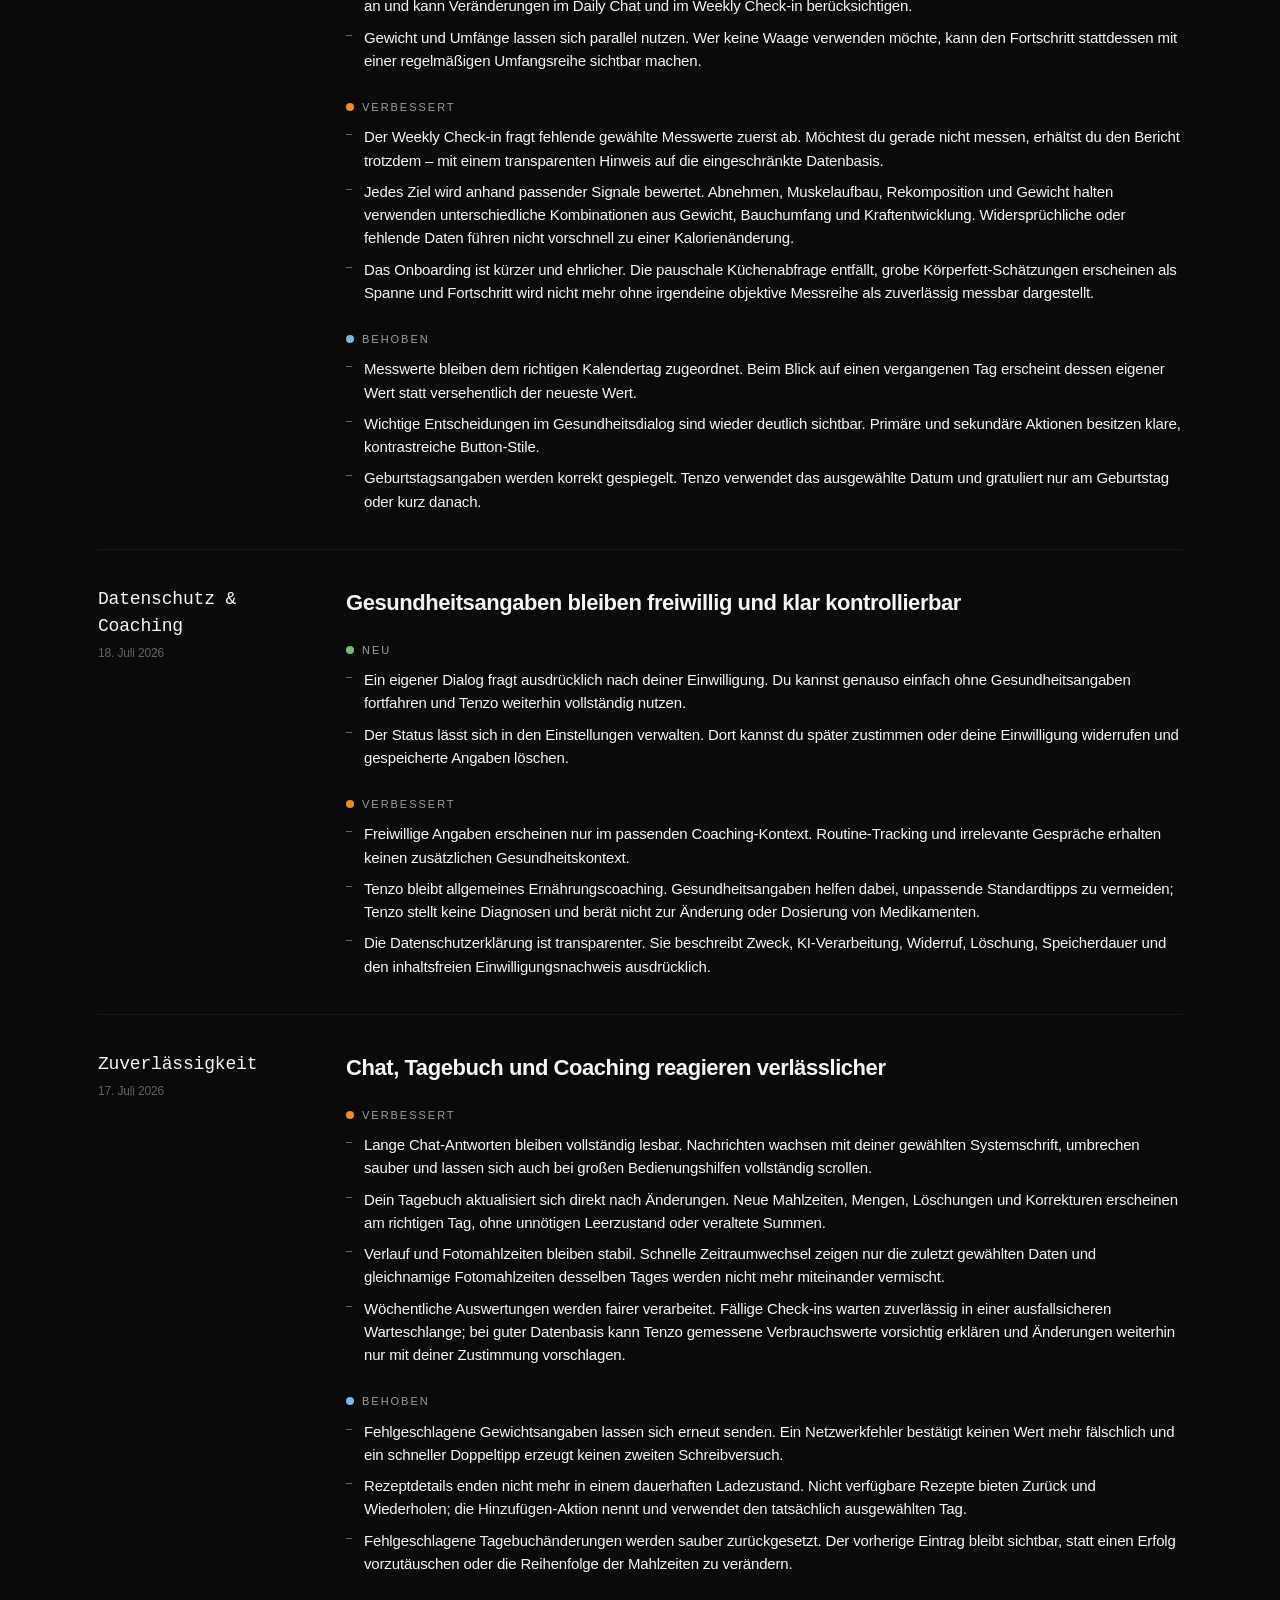
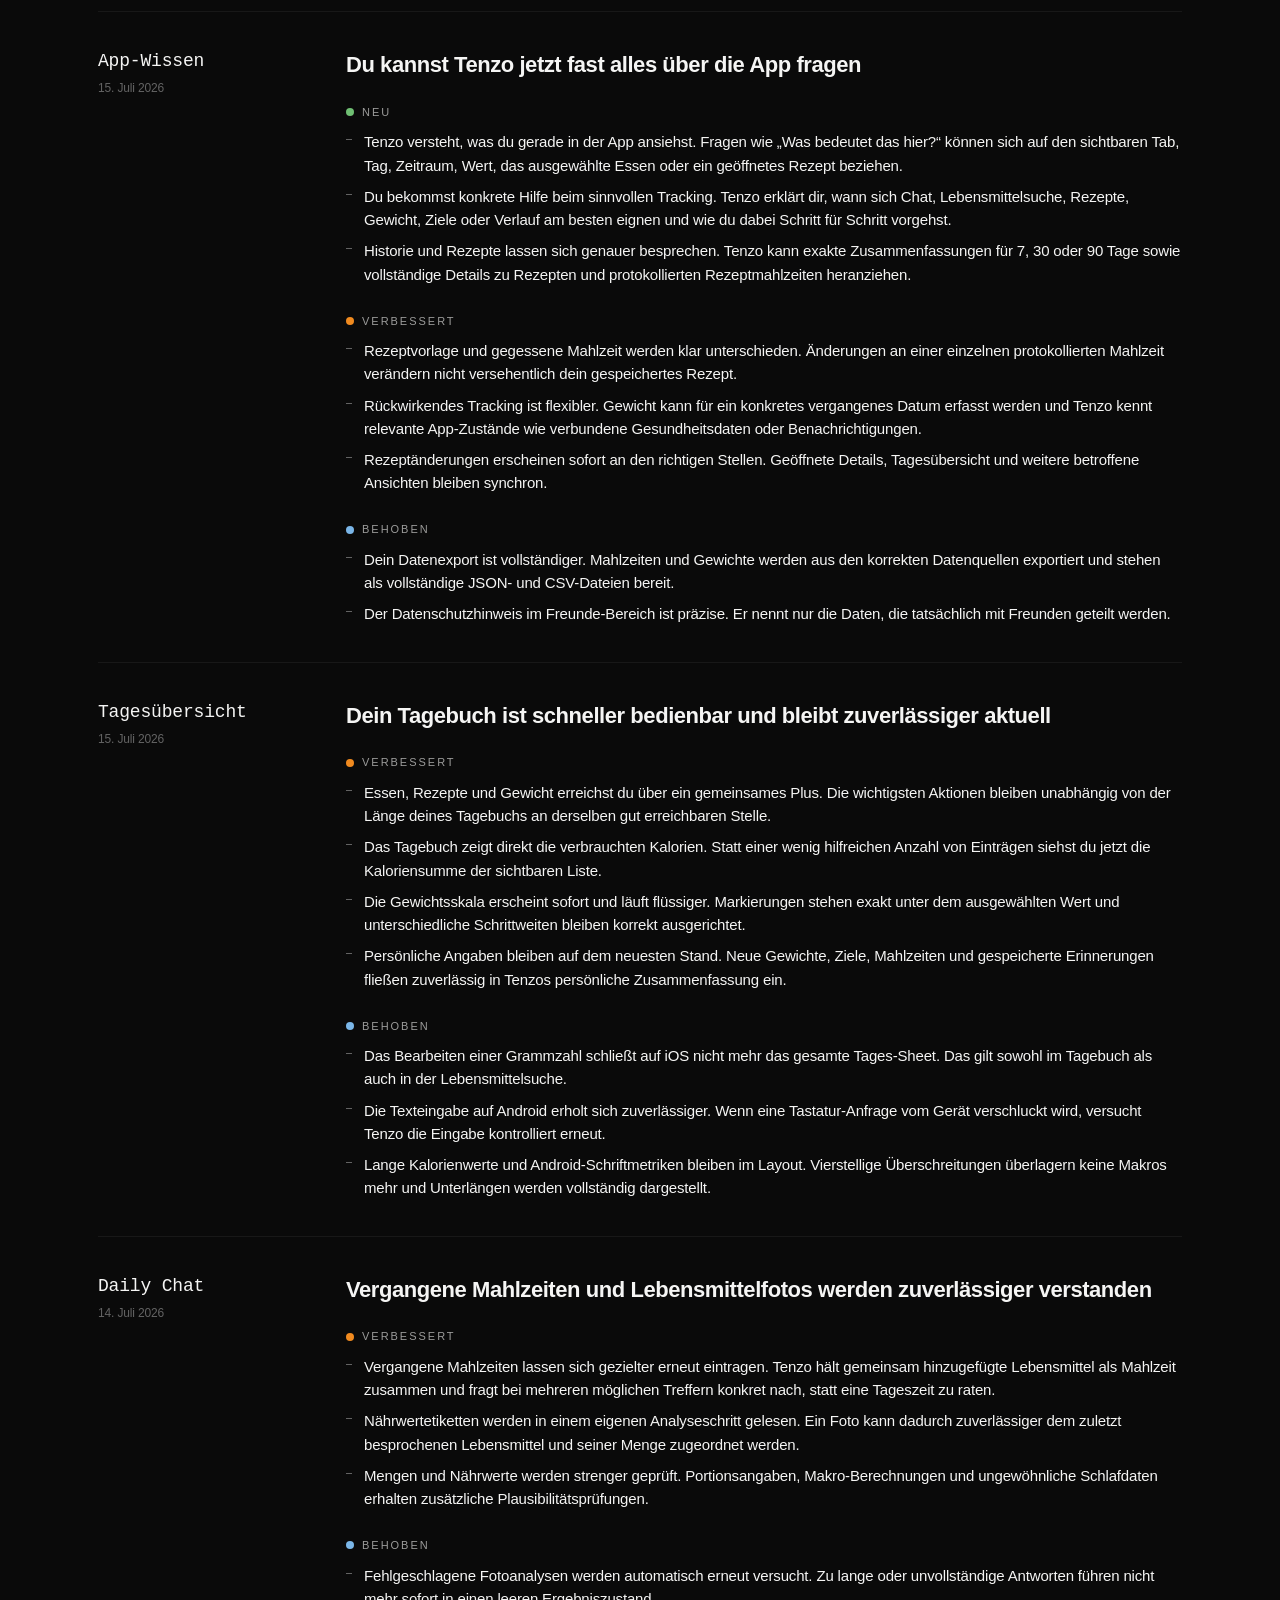
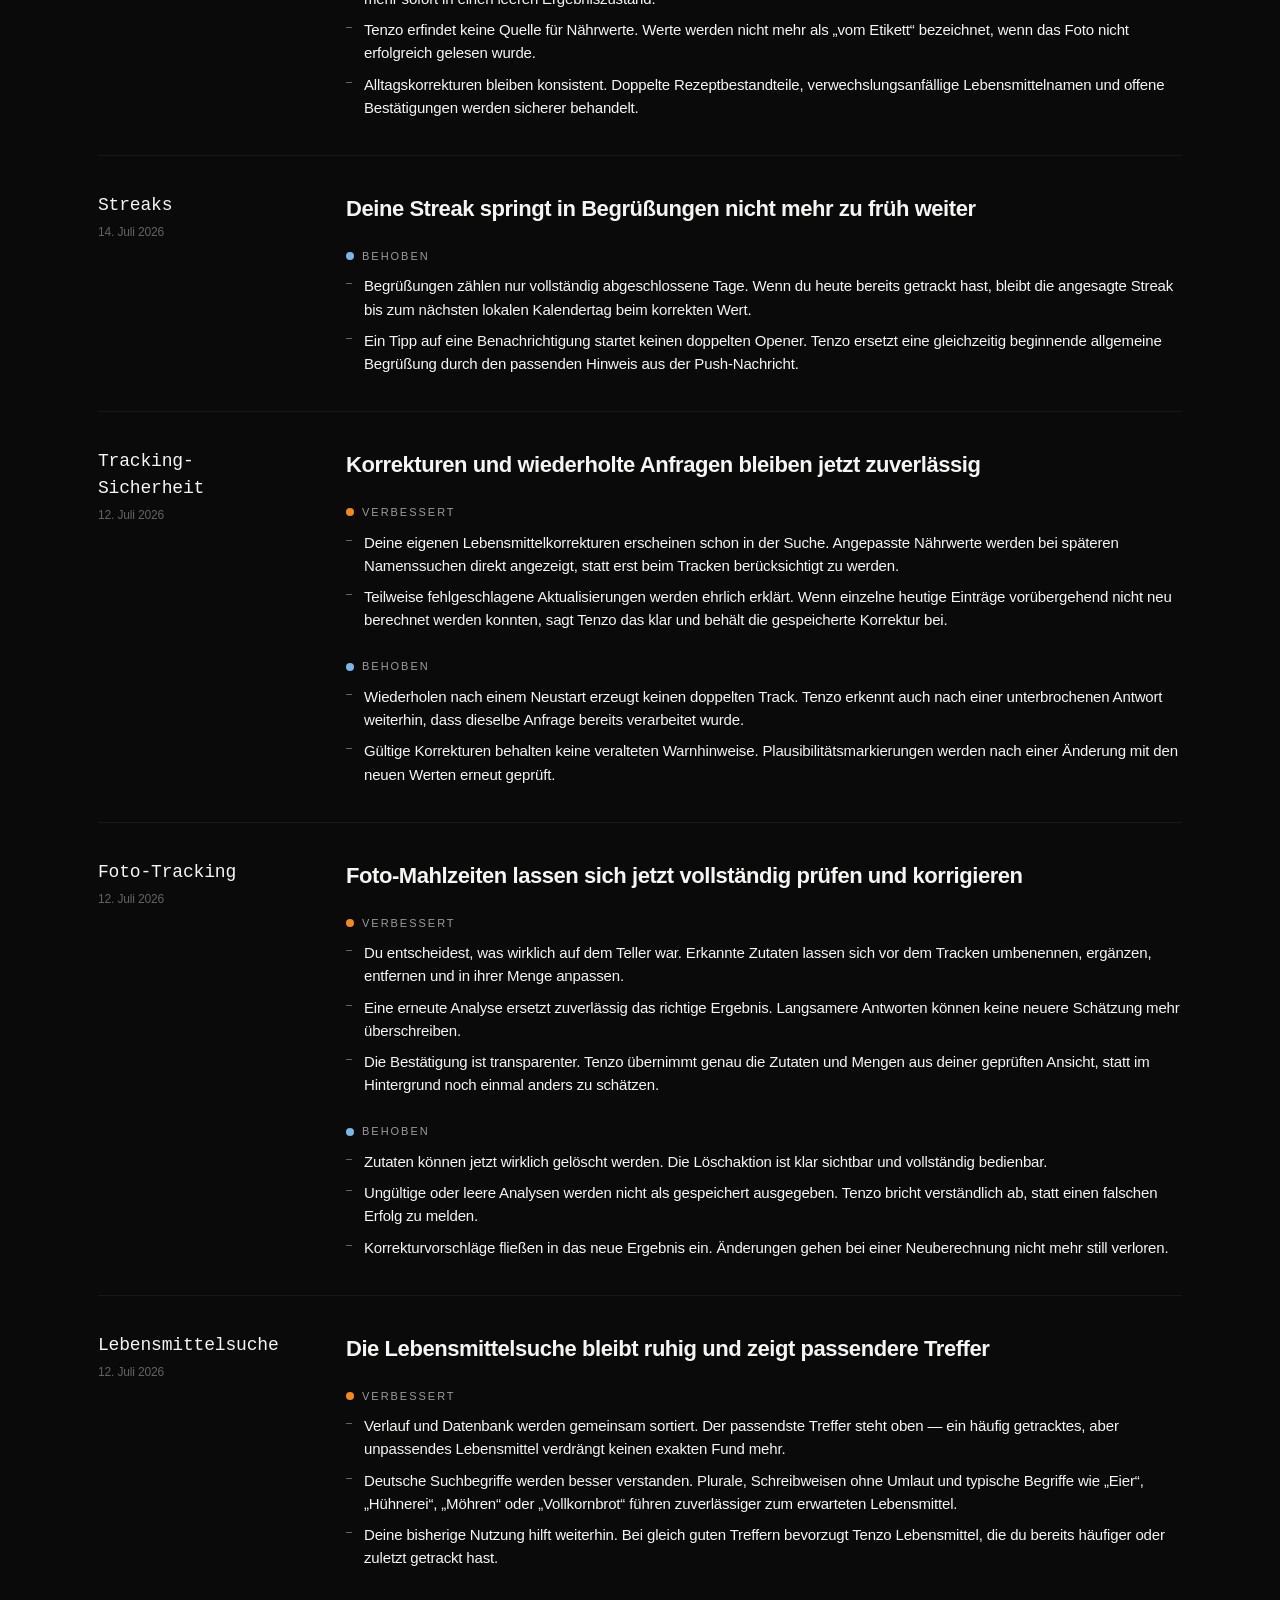
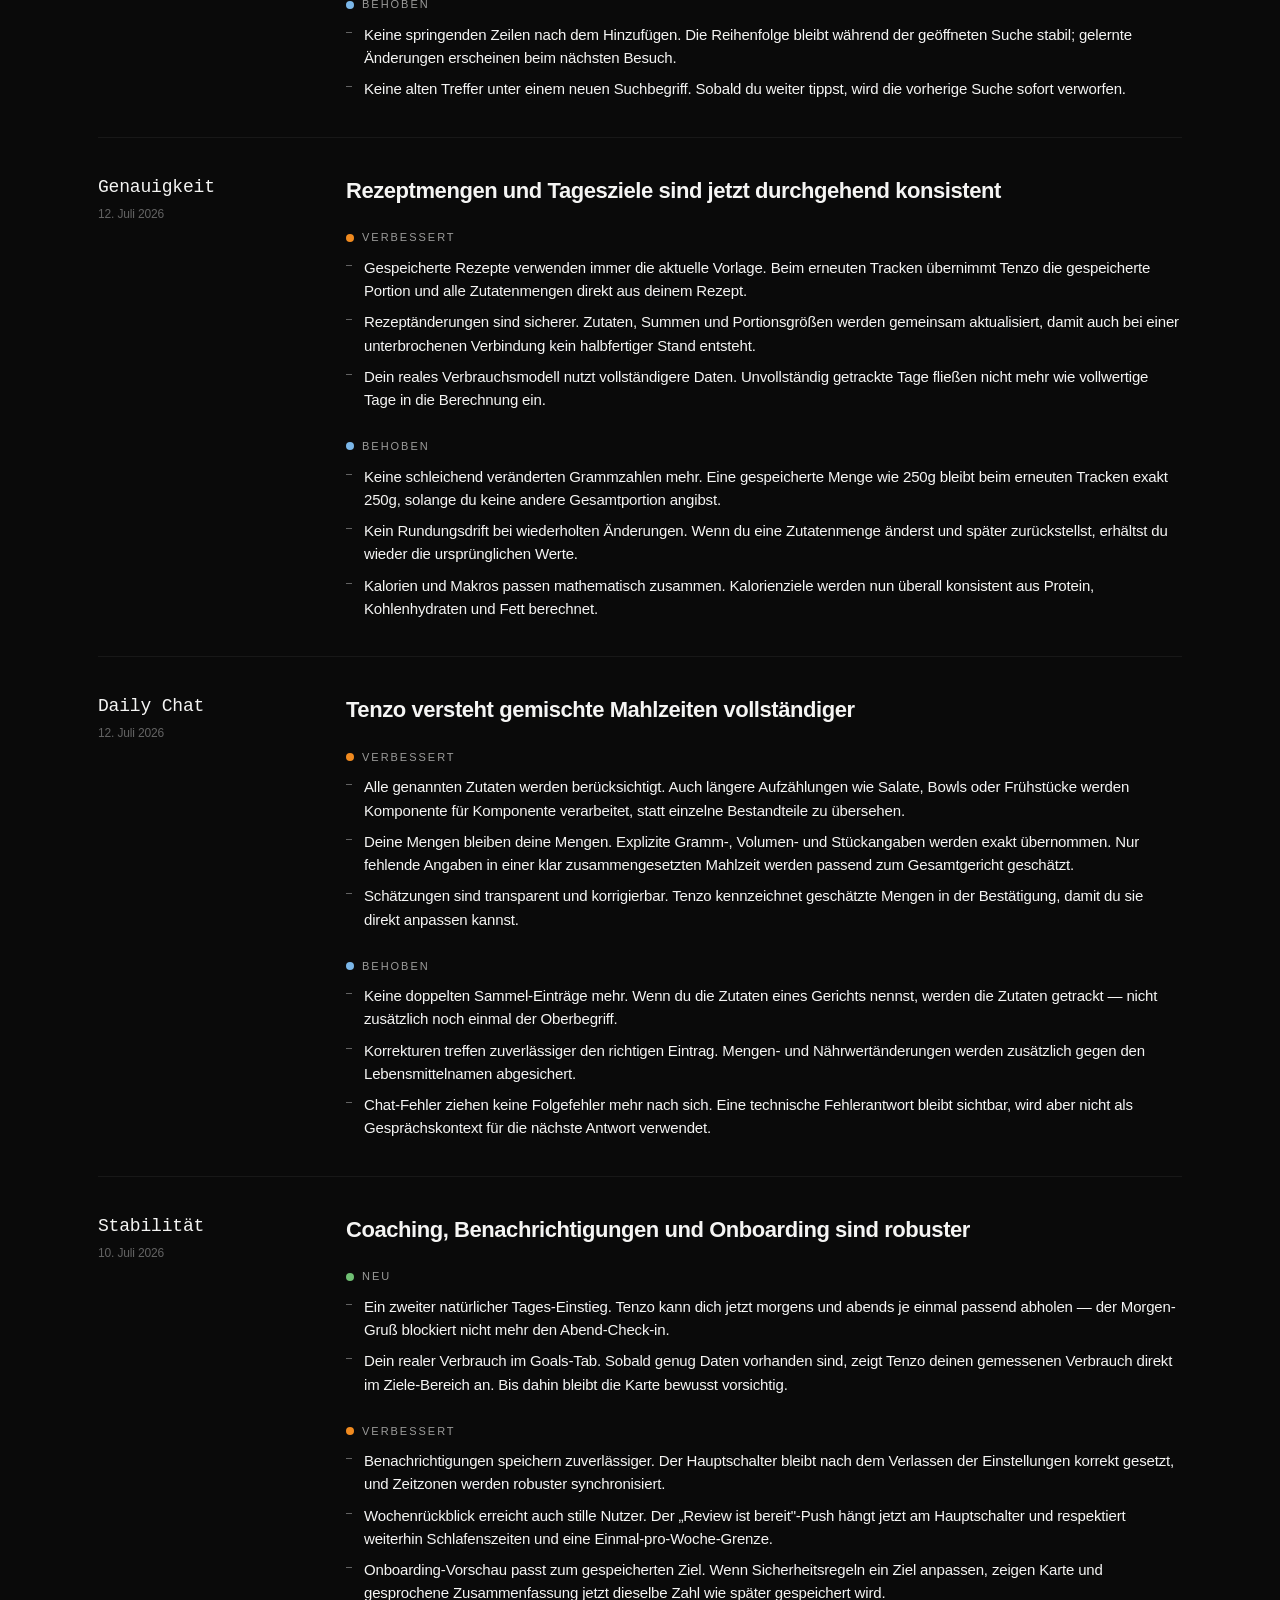
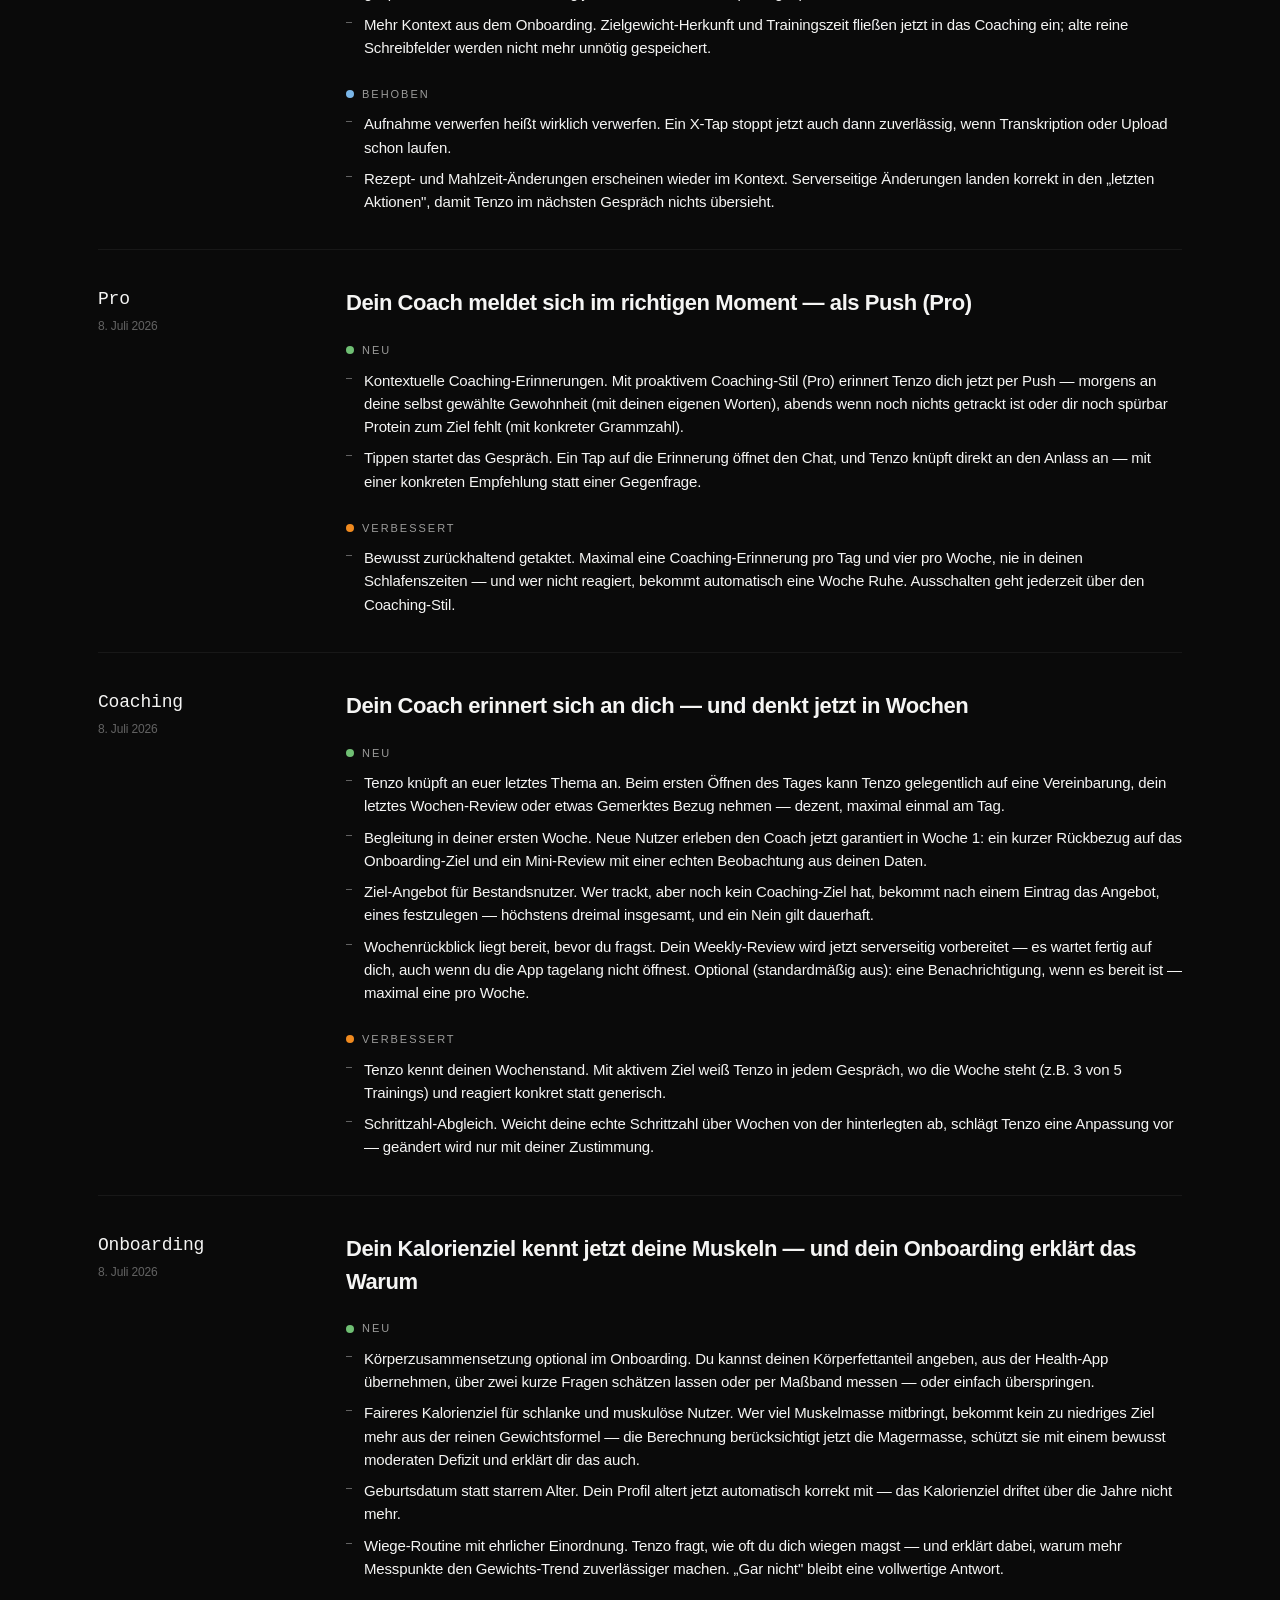
==== commit 42c022cd: "docs: publish keyboard and sheet restore fixes Co-Authored-By: Codex Opus 4.8 (1M context) <noreply@" ====
--- a/changelog/index.html
+++ b/changelog/index.html
@@ -119,7 +119,7 @@
       <h1 class="tzw-h1" style="font-size: clamp(40px, 5.6vw, 72px);">Changelog</h1>
       <p class="tzw-lede" style="margin-bottom: 16px;">Was sich in Tenzo geändert hat — Versionen, Daten, neue Features.</p>
       <div class="cl-meta">
-        <span>Letzte Aktualisierung: 21. August 2026</span>
+        <span>Letzte Aktualisierung: 8. September 2026</span>
         <span>·</span>
         <a href="../#signup">Per E-Mail benachrichtigen</a>
       </div>
@@ -128,6 +128,25 @@
 
   <section class="cl-feed">
     <div class="tzw-wrap">
+
+      <!-- 2026-09-08 — Tastatur und Mengenbearbeitung -->
+      <article class="cl-entry">
+        <div class="cl-side">
+          <div class="cl-version">Tastatur &amp; Mengen</div>
+          <div class="cl-date">8. September 2026</div>
+        </div>
+        <div class="cl-body">
+          <h3>Zuverlässiger tippen und Mengen bearbeiten</h3>
+
+          <div class="cl-section fixed">
+            <h4><span class="cl-dot"></span>Fixes</h4>
+            <ul class="cl-list">
+              <li><strong>Der Tastaturbutton auf Android erkennt Berührungen zuverlässiger.</strong> Die Touch-Erkennung in der unteren Bedienleiste wurde überarbeitet, damit auch nach Tastaturanimationen der Wechsel zur Texteingabe funktioniert.</li>
+              <li><strong>Ein weiterer Auslöser für das unerwartete Schließen der Tagesansicht wurde behoben.</strong> Beim Bearbeiten von Grammmengen im Tagebuch und in der Suchliste berücksichtigt die Ansicht jetzt die aktuelle Größe nach einem Tastaturwechsel.</li>
+            </ul>
+          </div>
+        </div>
+      </article>
 
       <!-- 2026-08-21 — Vorab geplante Mahlzeiten bleiben am richtigen Tag -->
       <article class="cl-entry">
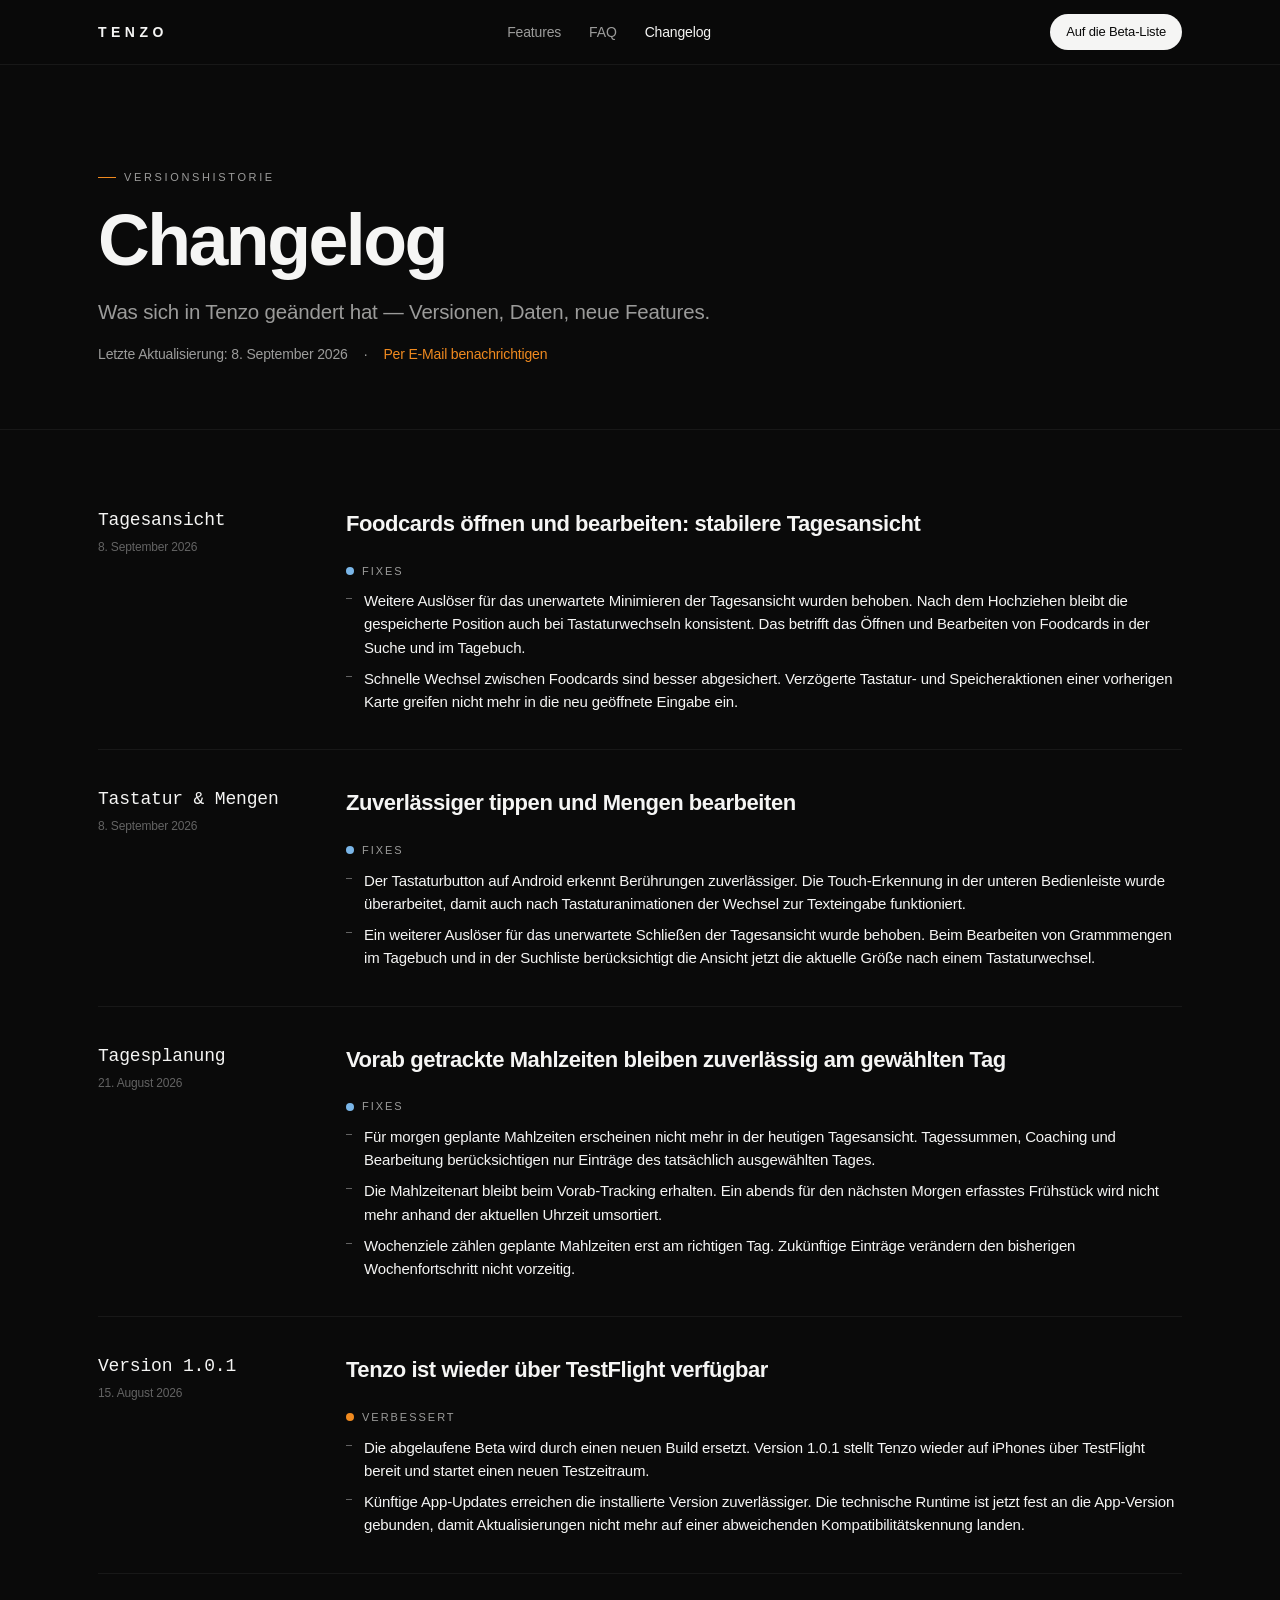
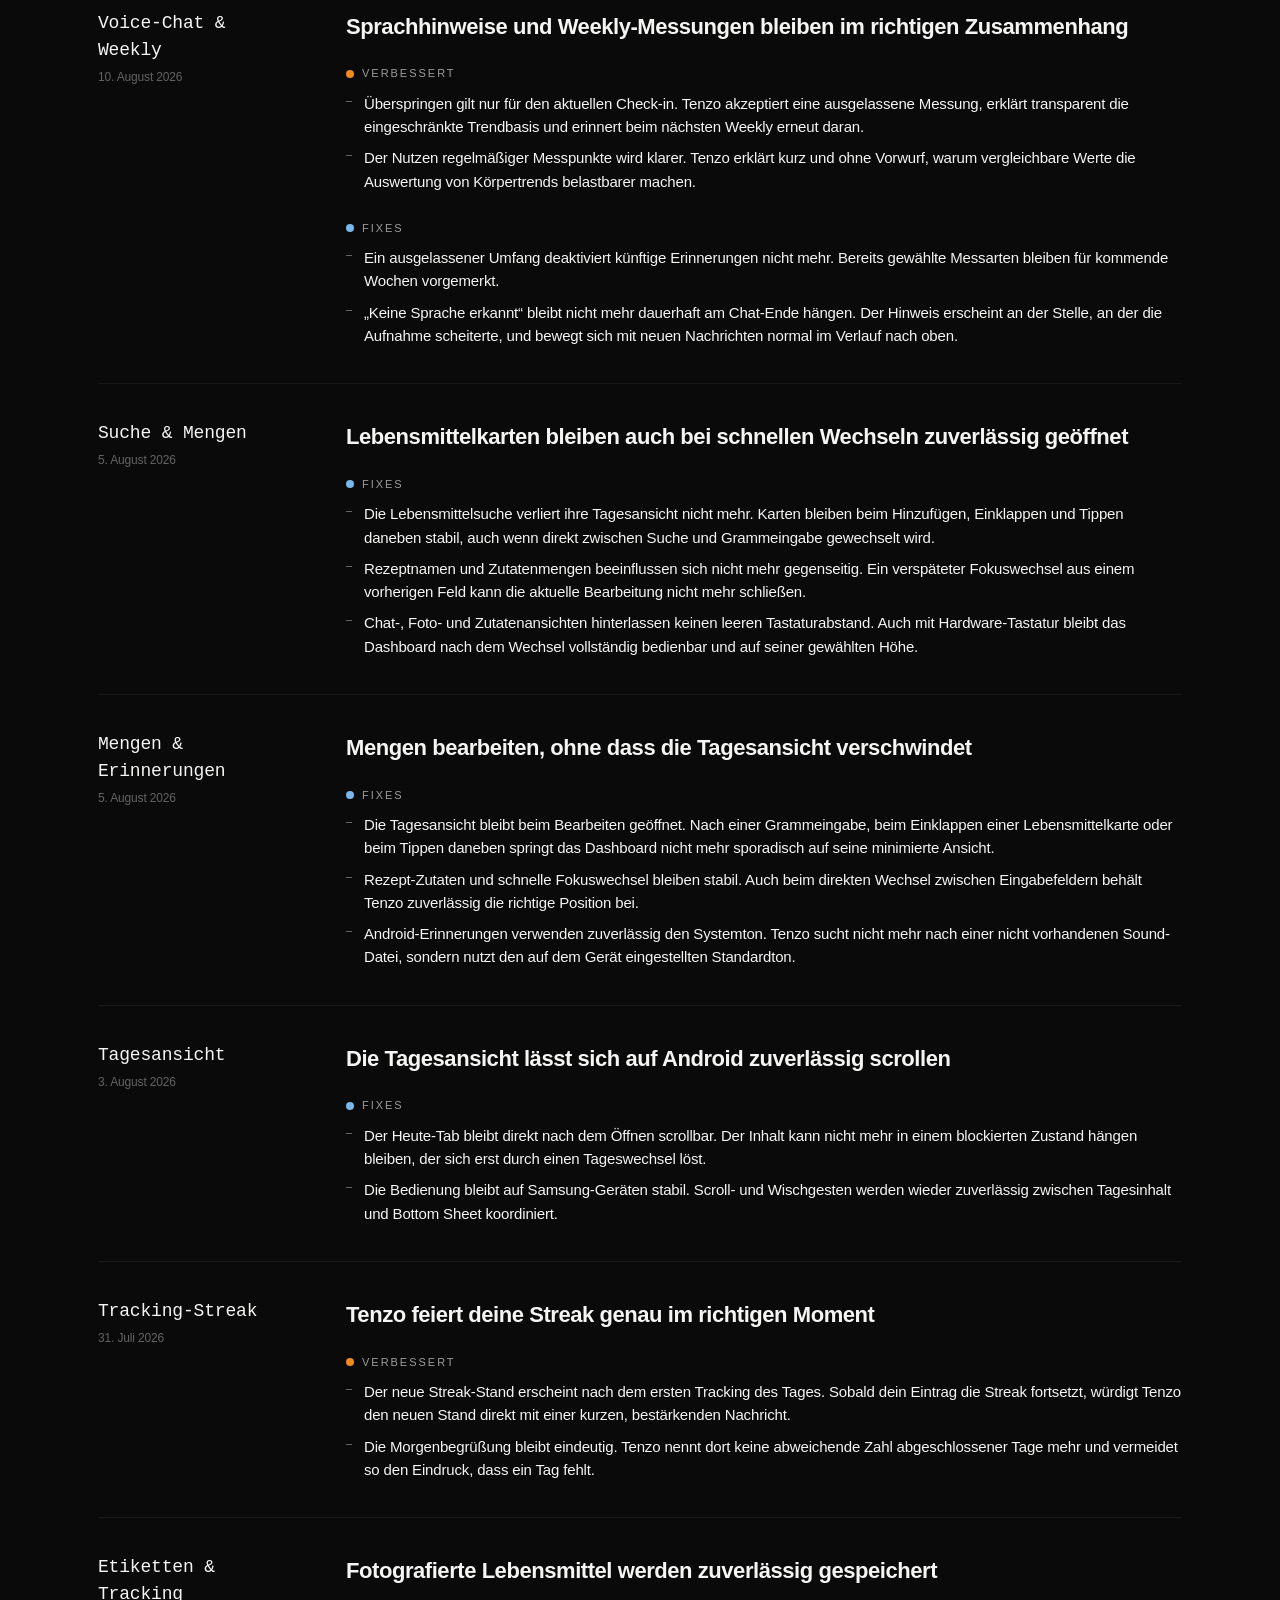
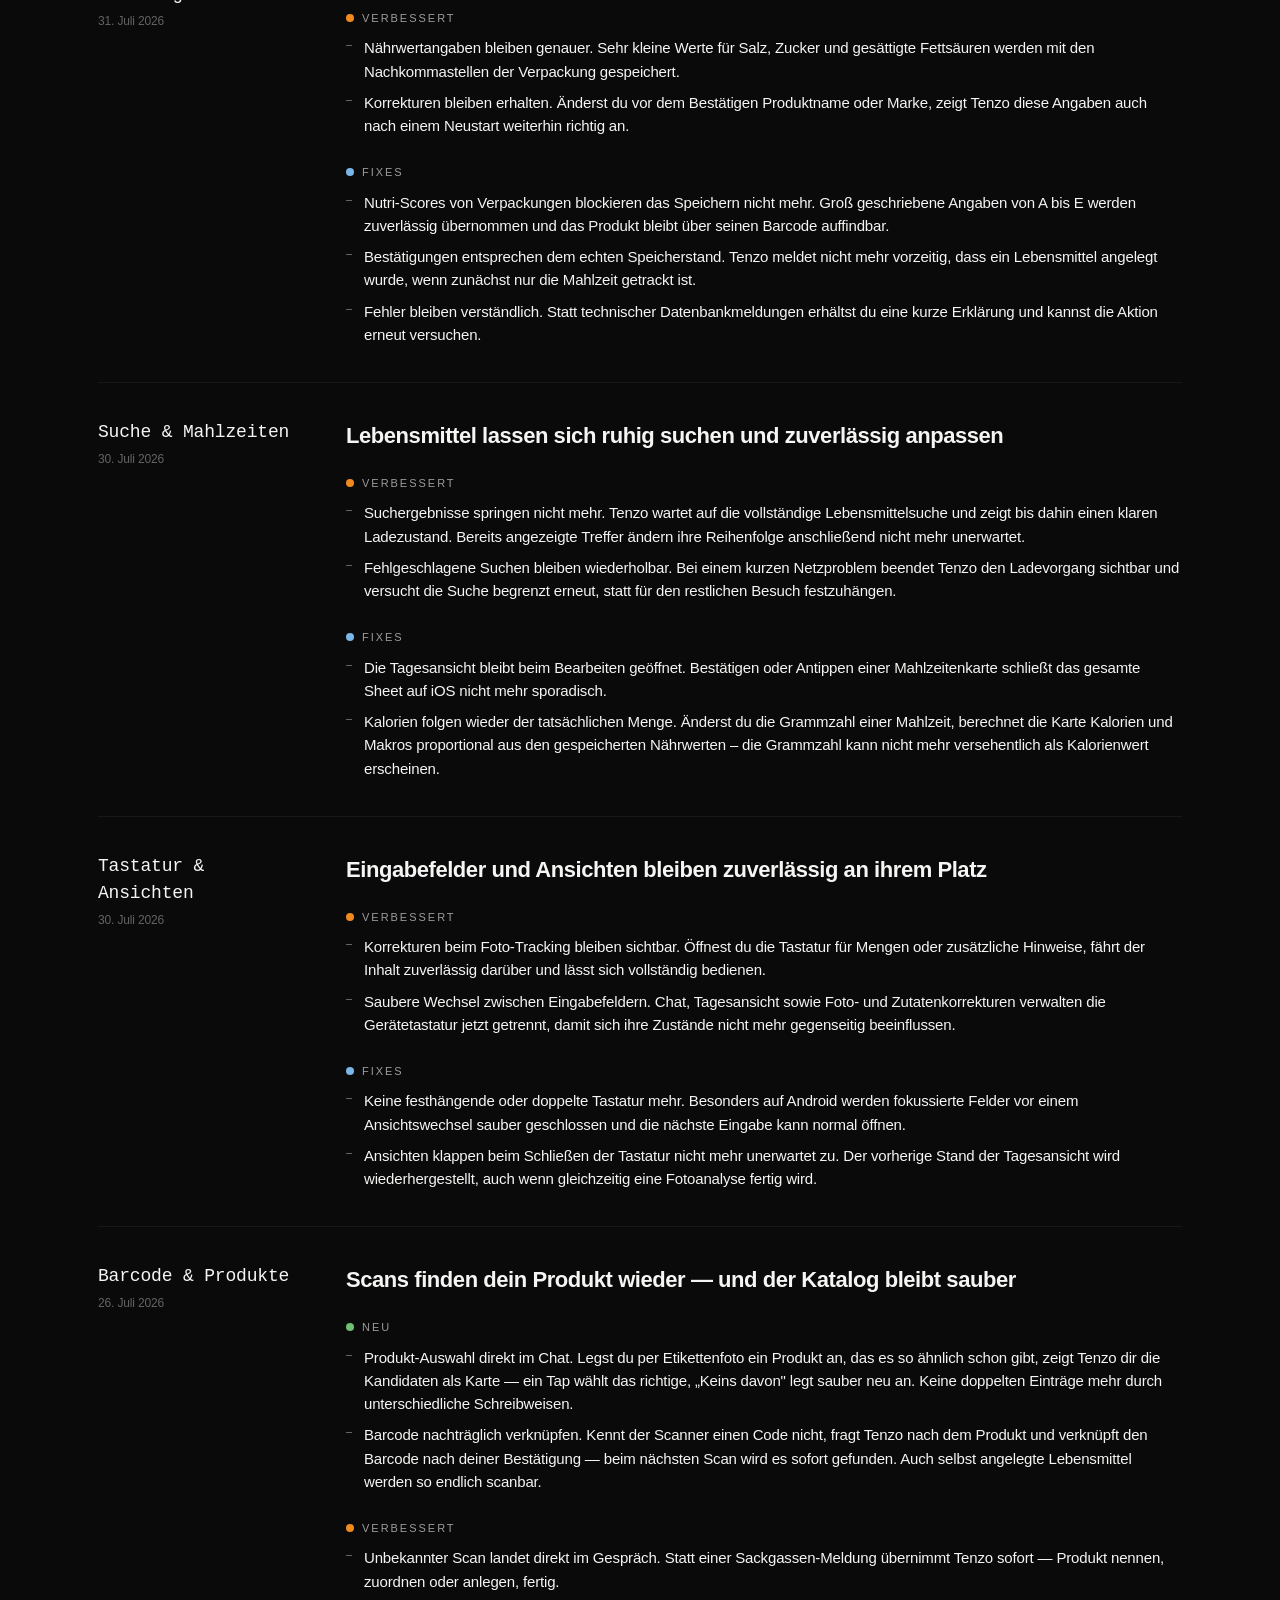
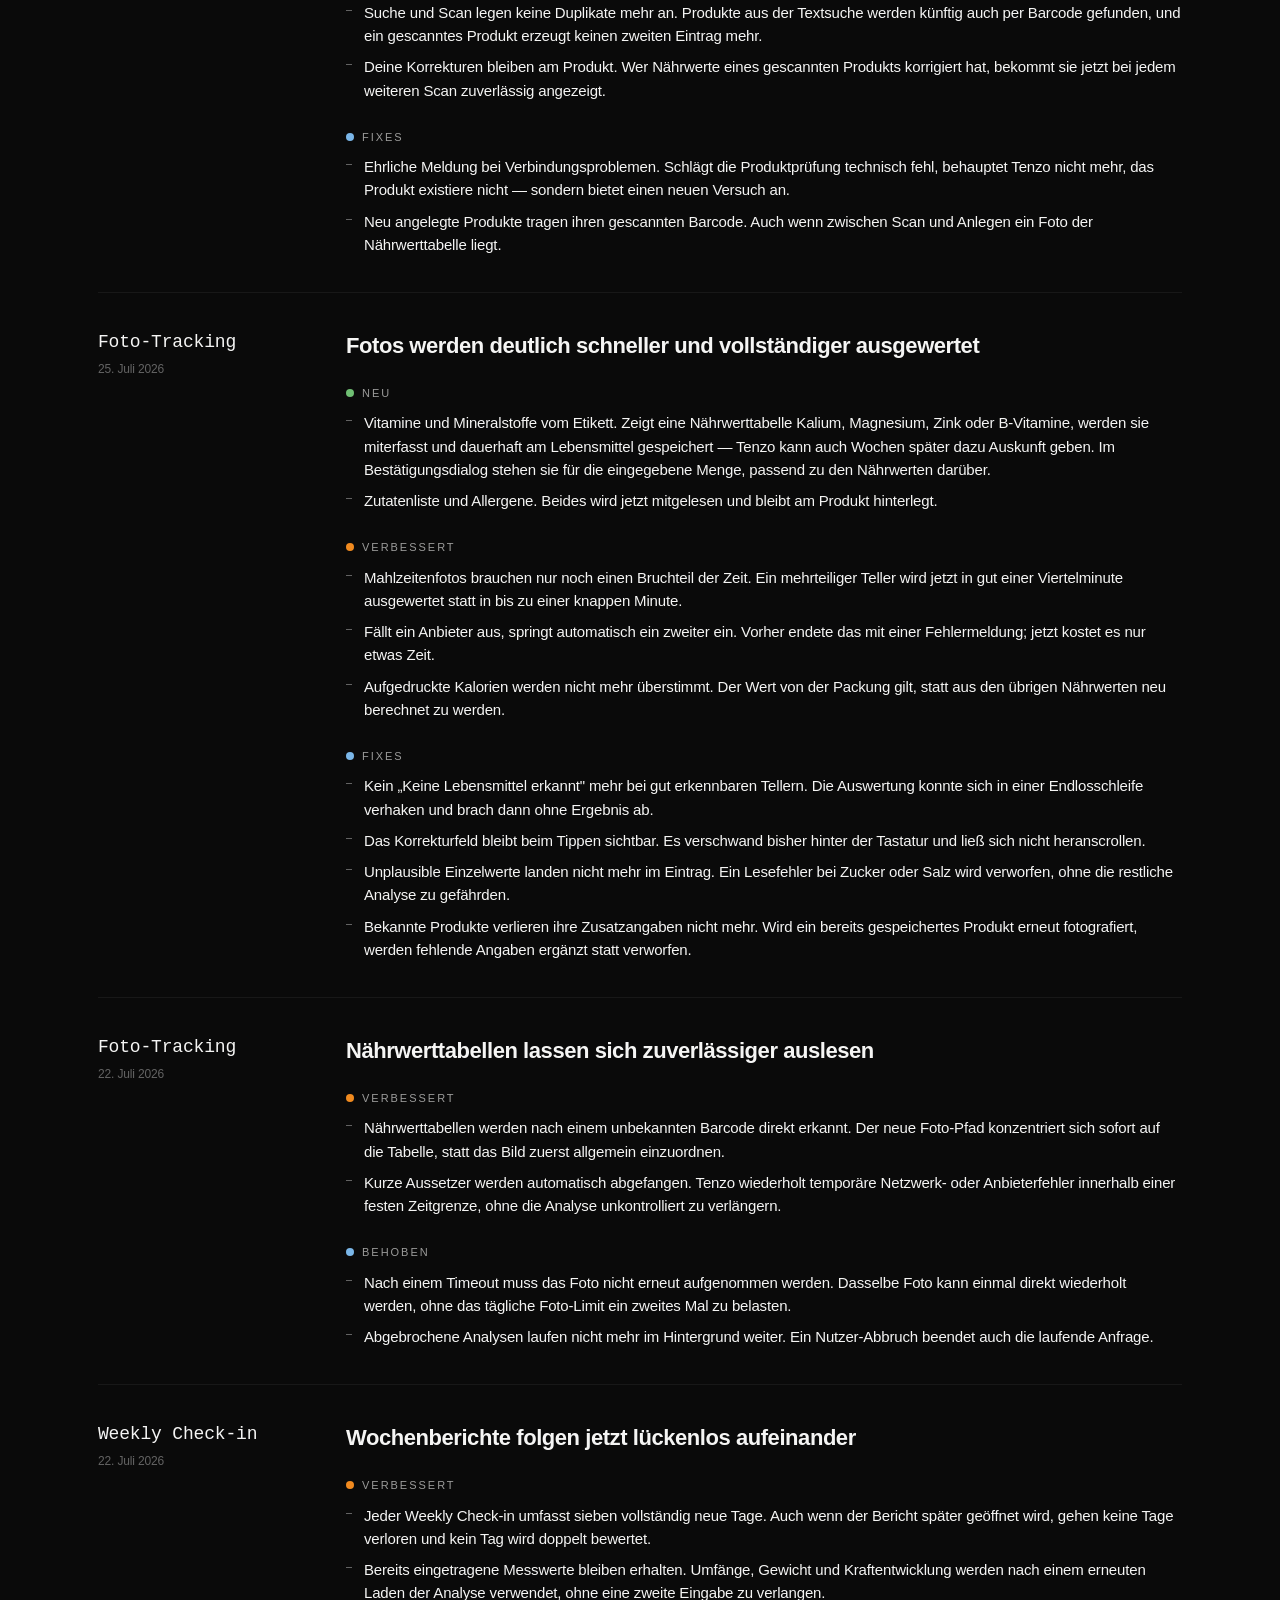
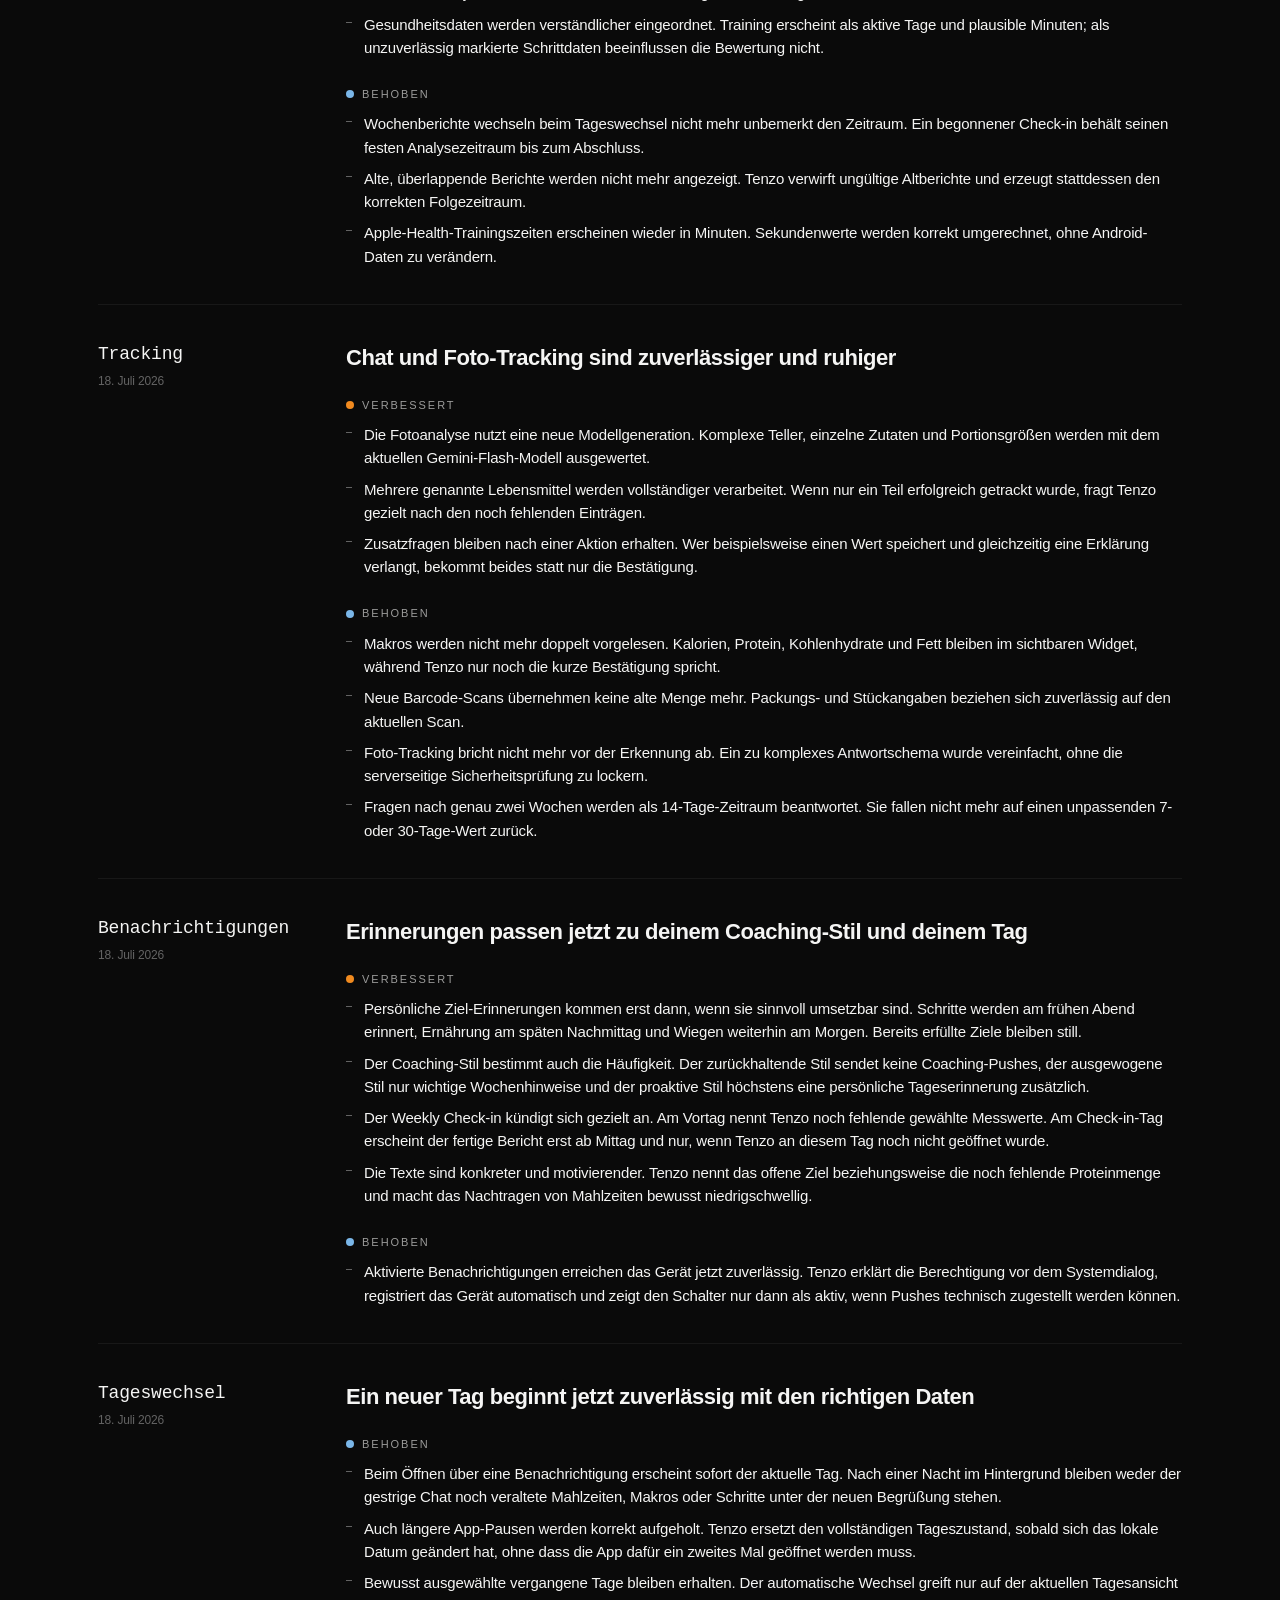
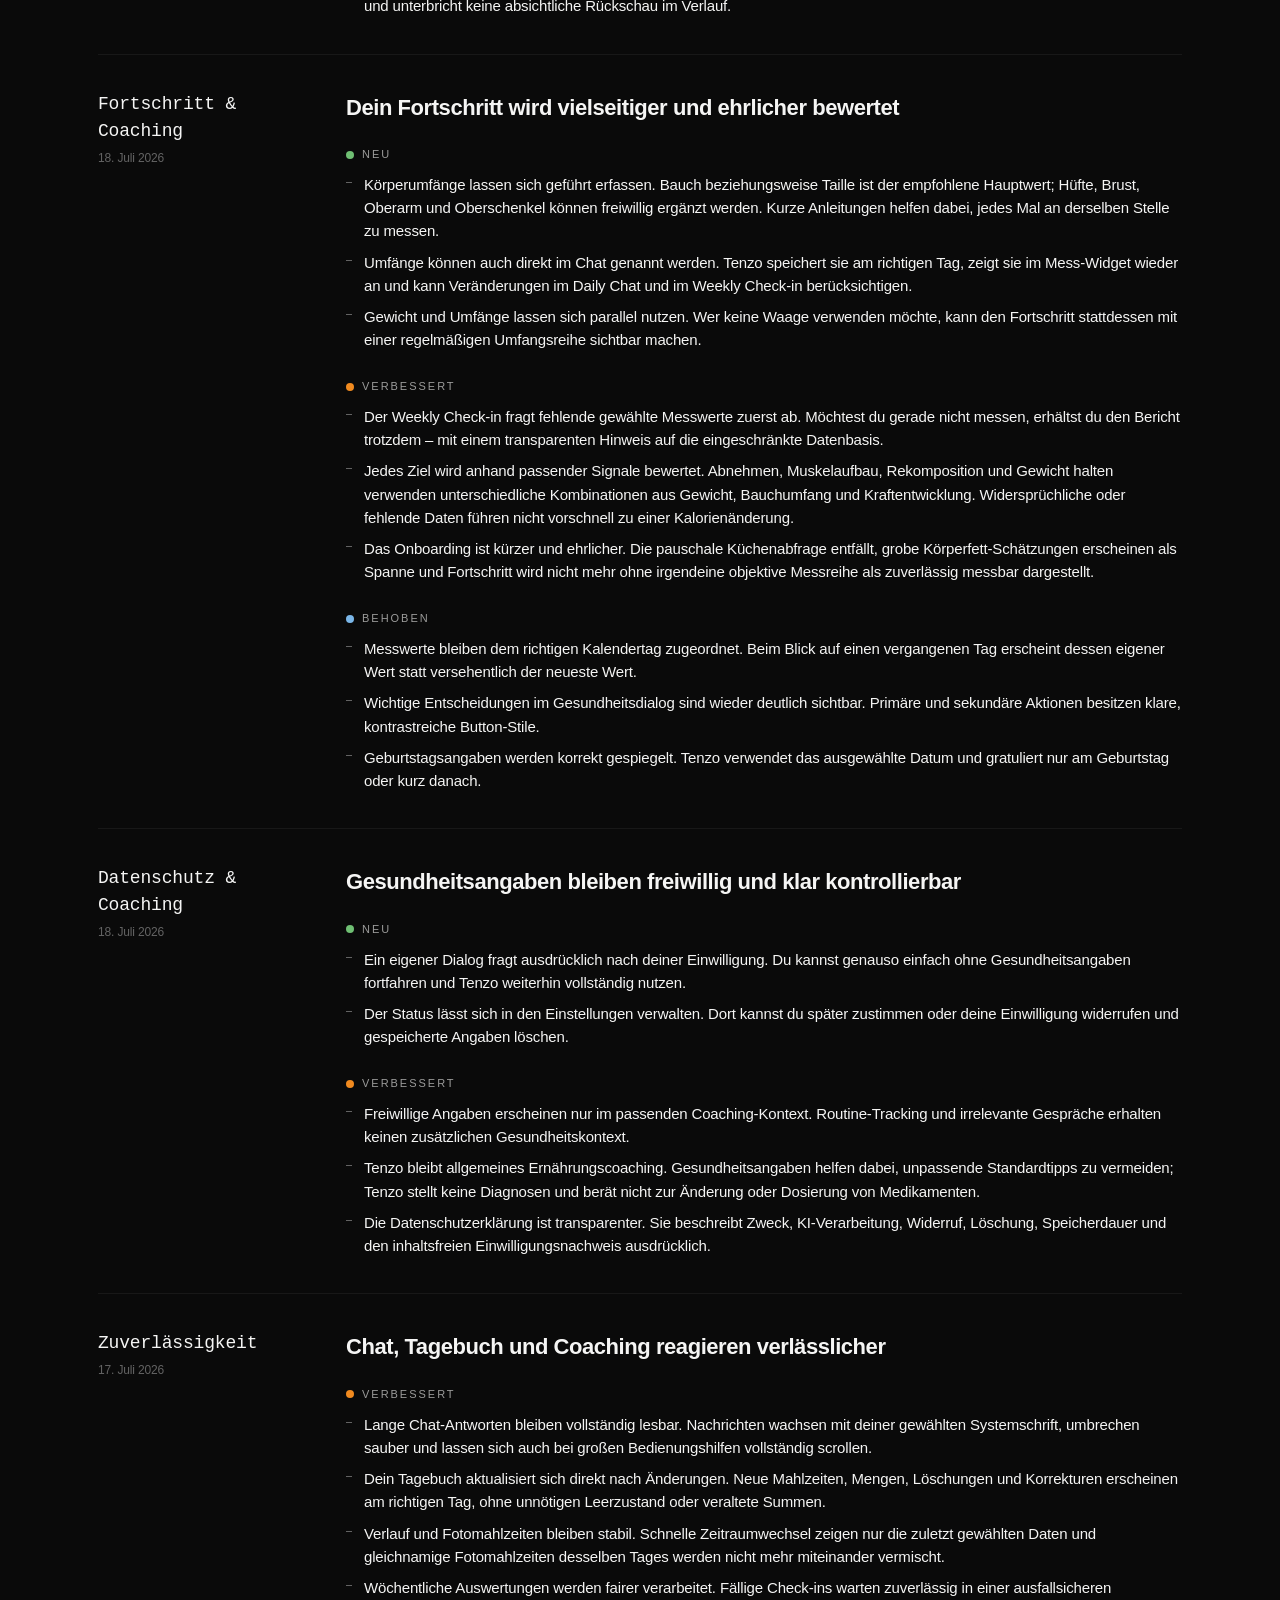
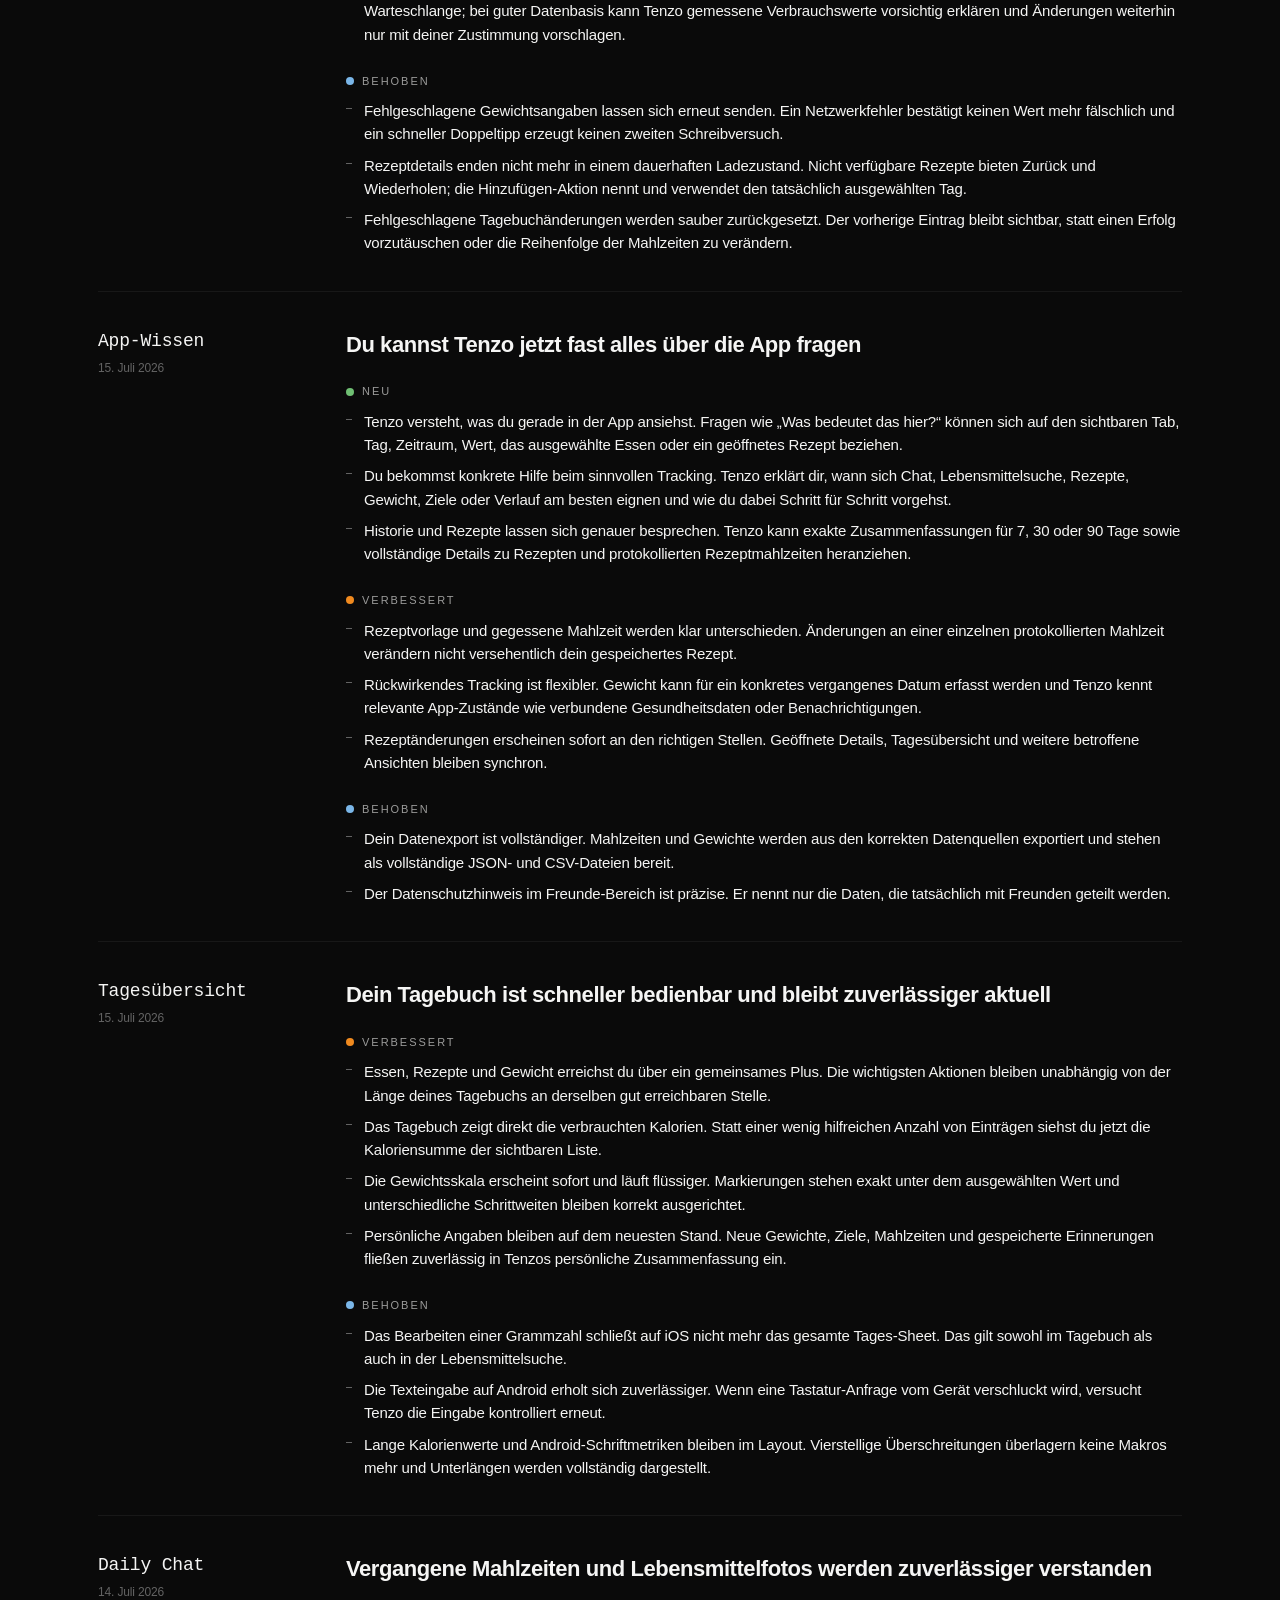
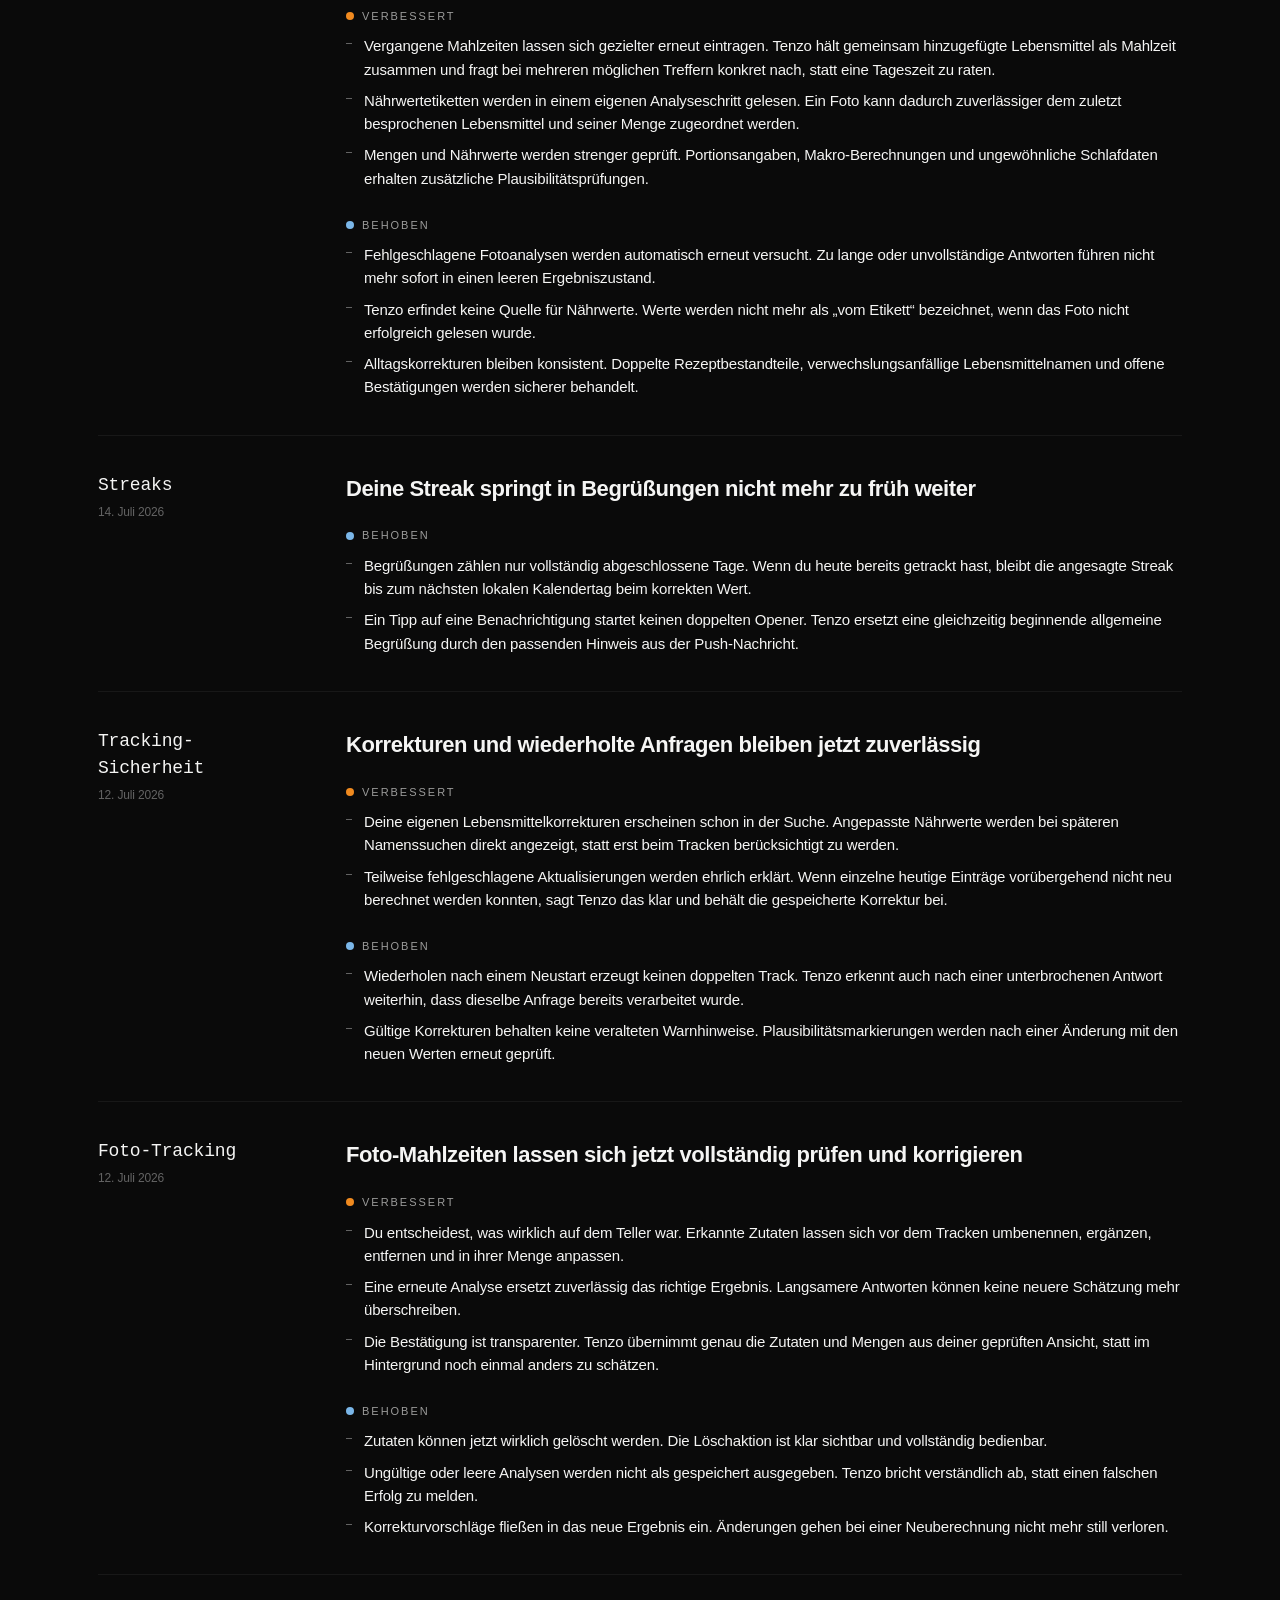
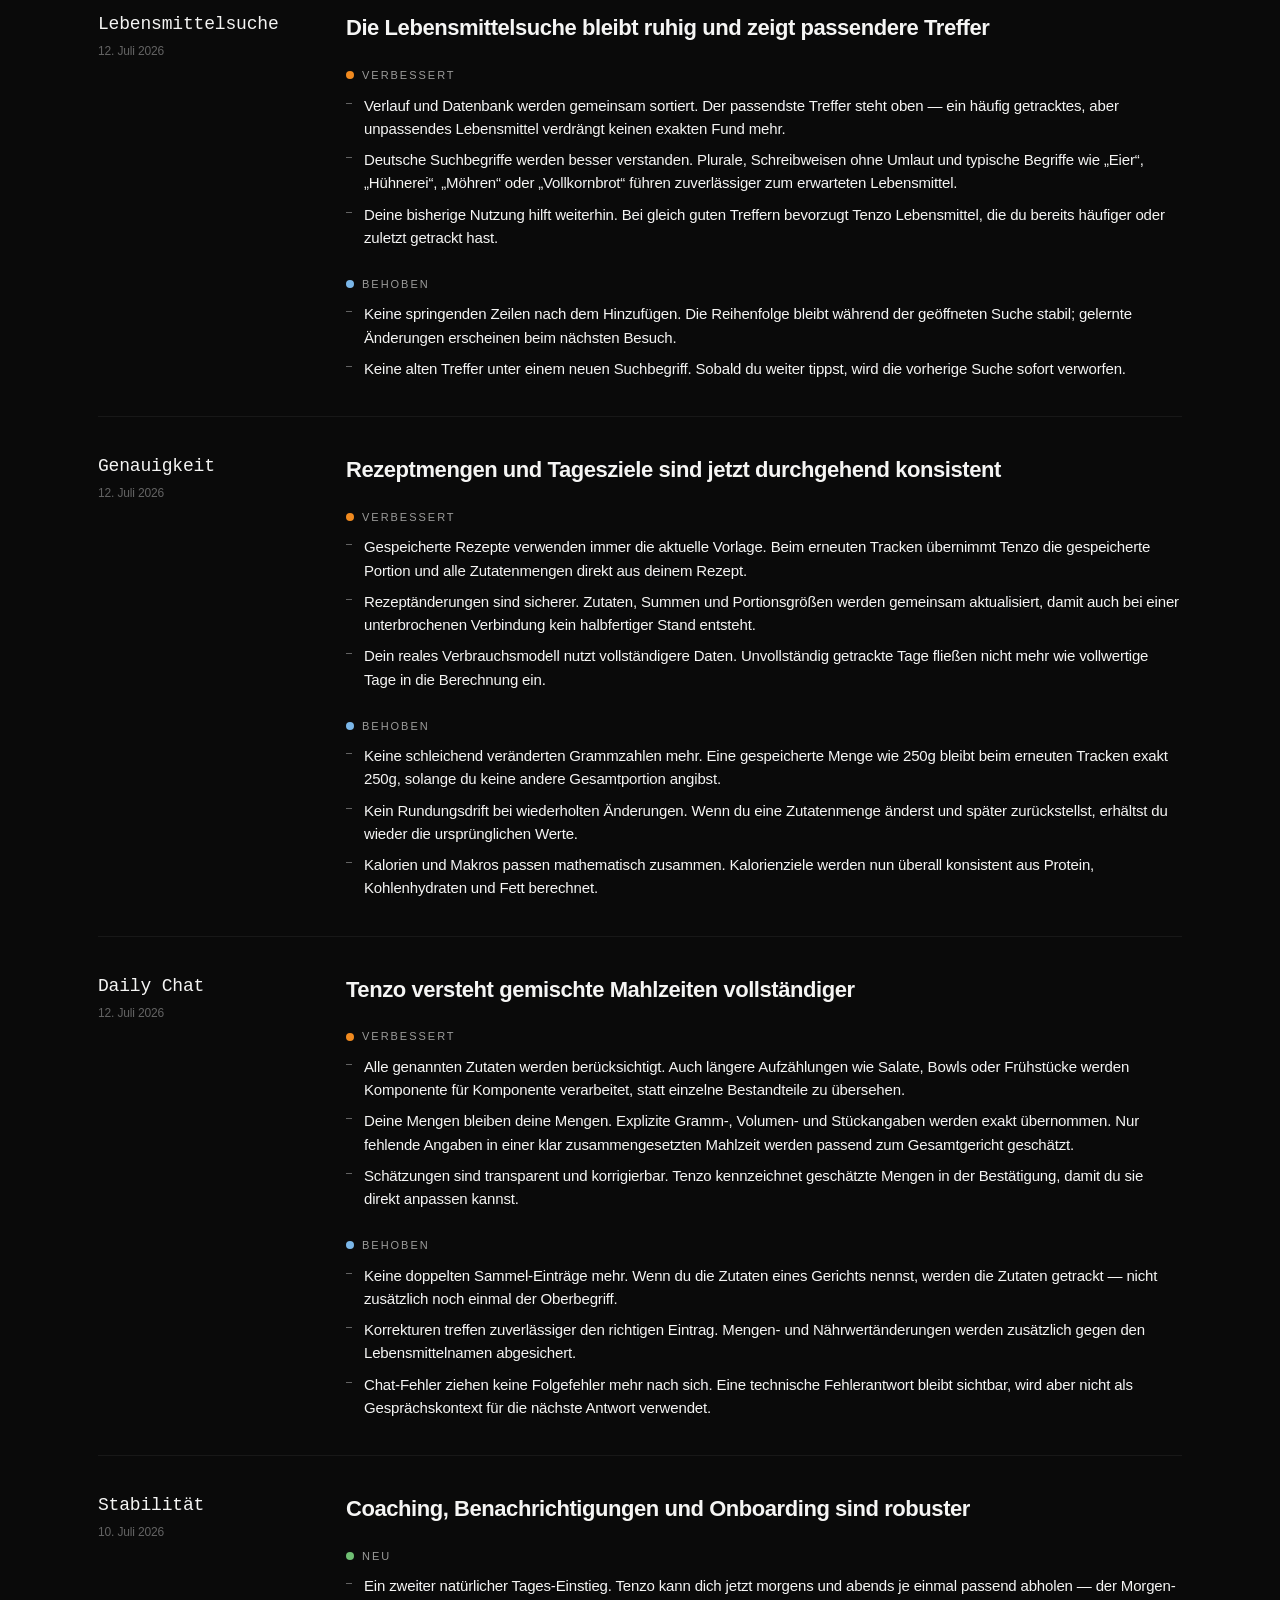
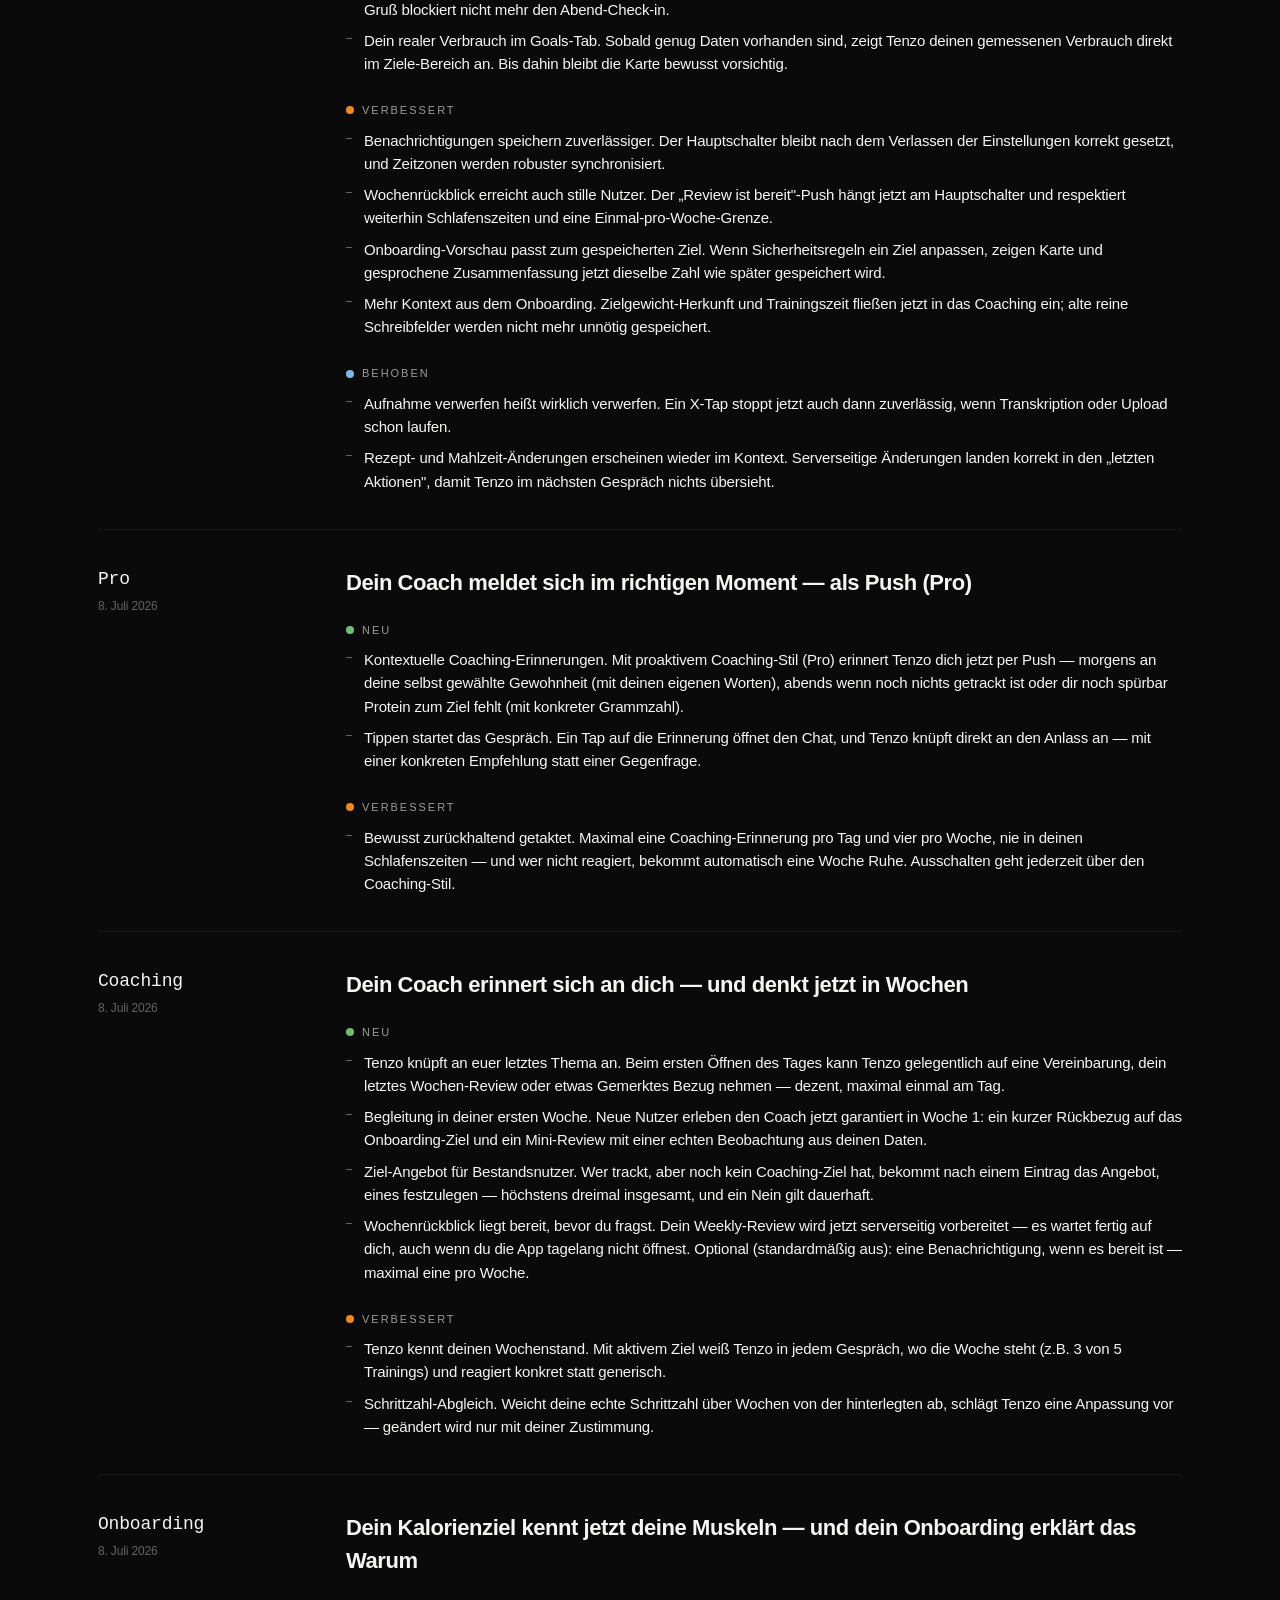
==== commit b48d0eab: "docs: announce foodcard sheet stability fixes Co-Authored-By: Codex Opus 4.8 (1M context) <noreply@a" ====
--- a/changelog/index.html
+++ b/changelog/index.html
@@ -129,6 +129,25 @@
   <section class="cl-feed">
     <div class="tzw-wrap">
 
+      <!-- 2026-09-08 — Stabilere Tagesansicht beim Öffnen von Foodcards -->
+      <article class="cl-entry">
+        <div class="cl-side">
+          <div class="cl-version">Tagesansicht</div>
+          <div class="cl-date">8. September 2026</div>
+        </div>
+        <div class="cl-body">
+          <h3>Foodcards öffnen und bearbeiten: stabilere Tagesansicht</h3>
+
+          <div class="cl-section fixed">
+            <h4><span class="cl-dot"></span>Fixes</h4>
+            <ul class="cl-list">
+              <li><strong>Weitere Auslöser für das unerwartete Minimieren der Tagesansicht wurden behoben.</strong> Nach dem Hochziehen bleibt die gespeicherte Position auch bei Tastaturwechseln konsistent. Das betrifft das Öffnen und Bearbeiten von Foodcards in der Suche und im Tagebuch.</li>
+              <li><strong>Schnelle Wechsel zwischen Foodcards sind besser abgesichert.</strong> Verzögerte Tastatur- und Speicheraktionen einer vorherigen Karte greifen nicht mehr in die neu geöffnete Eingabe ein.</li>
+            </ul>
+          </div>
+        </div>
+      </article>
+
       <!-- 2026-09-08 — Tastatur und Mengenbearbeitung -->
       <article class="cl-entry">
         <div class="cl-side">
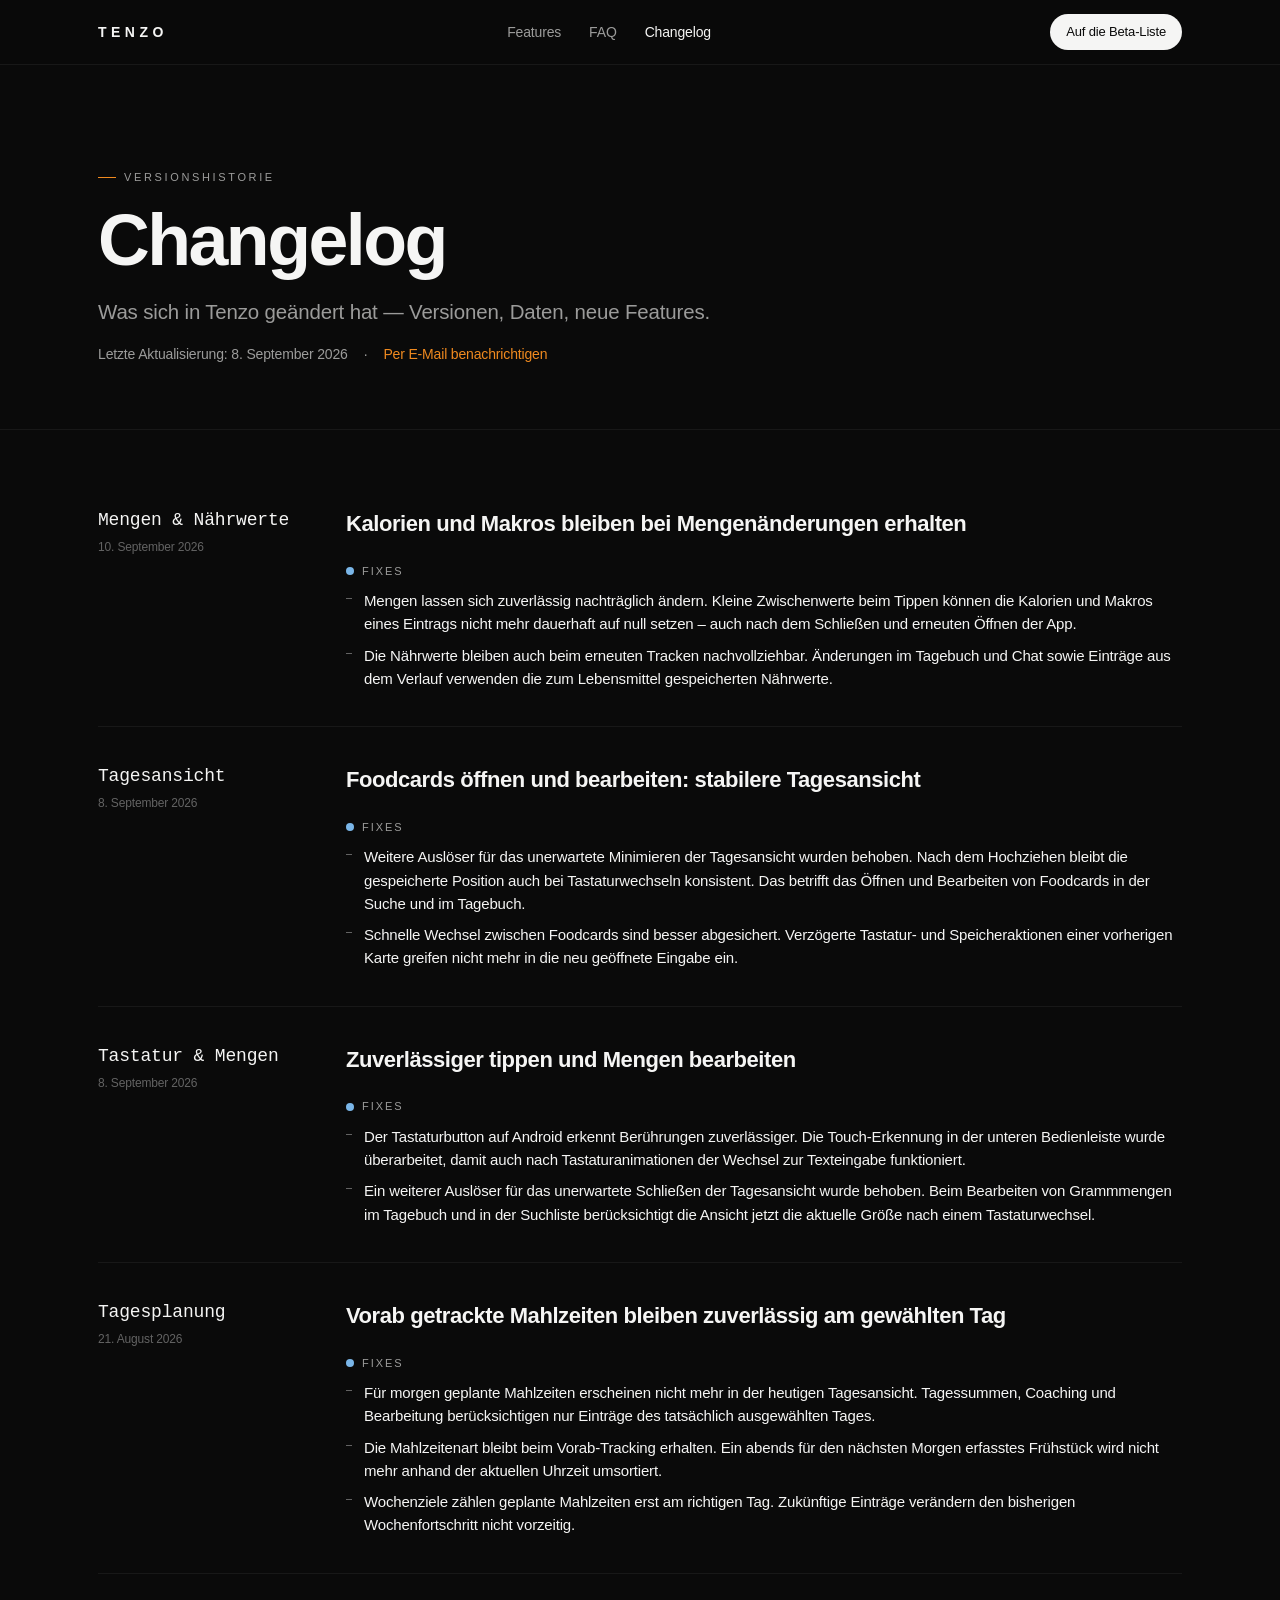
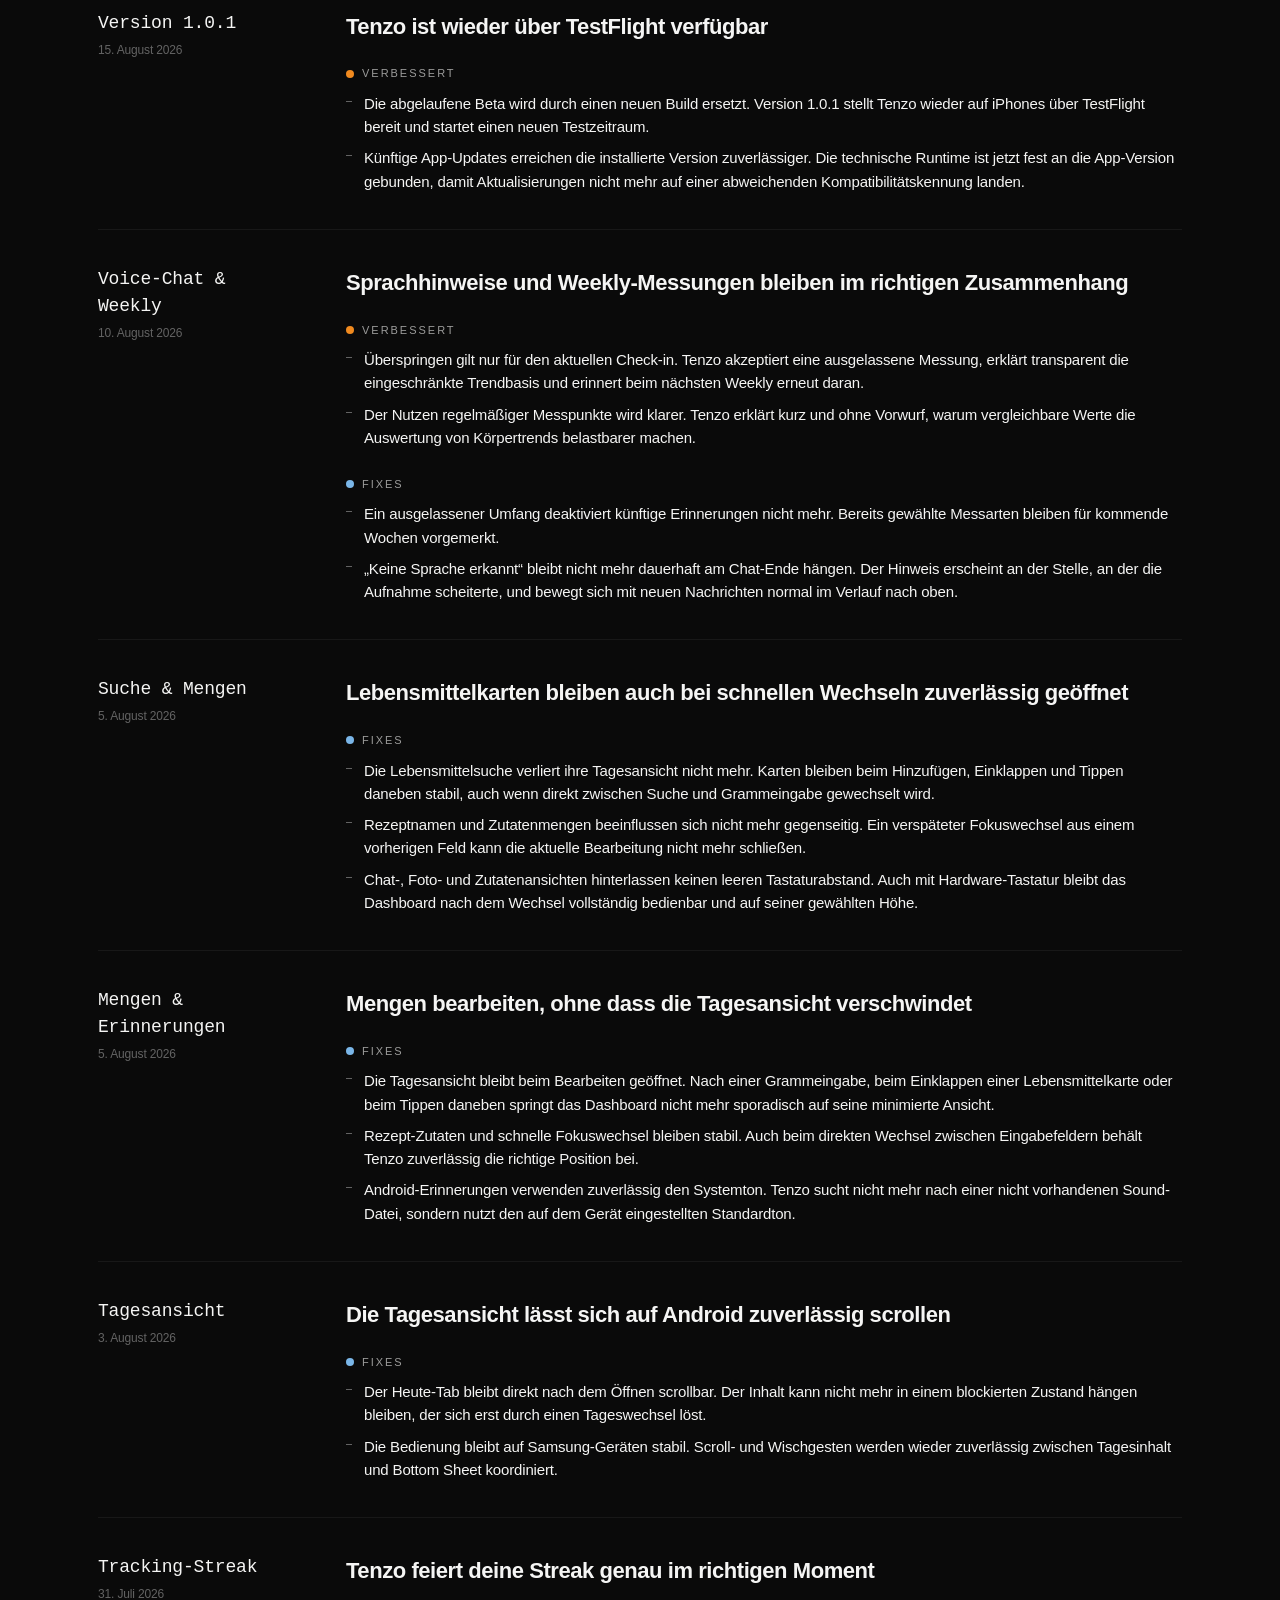
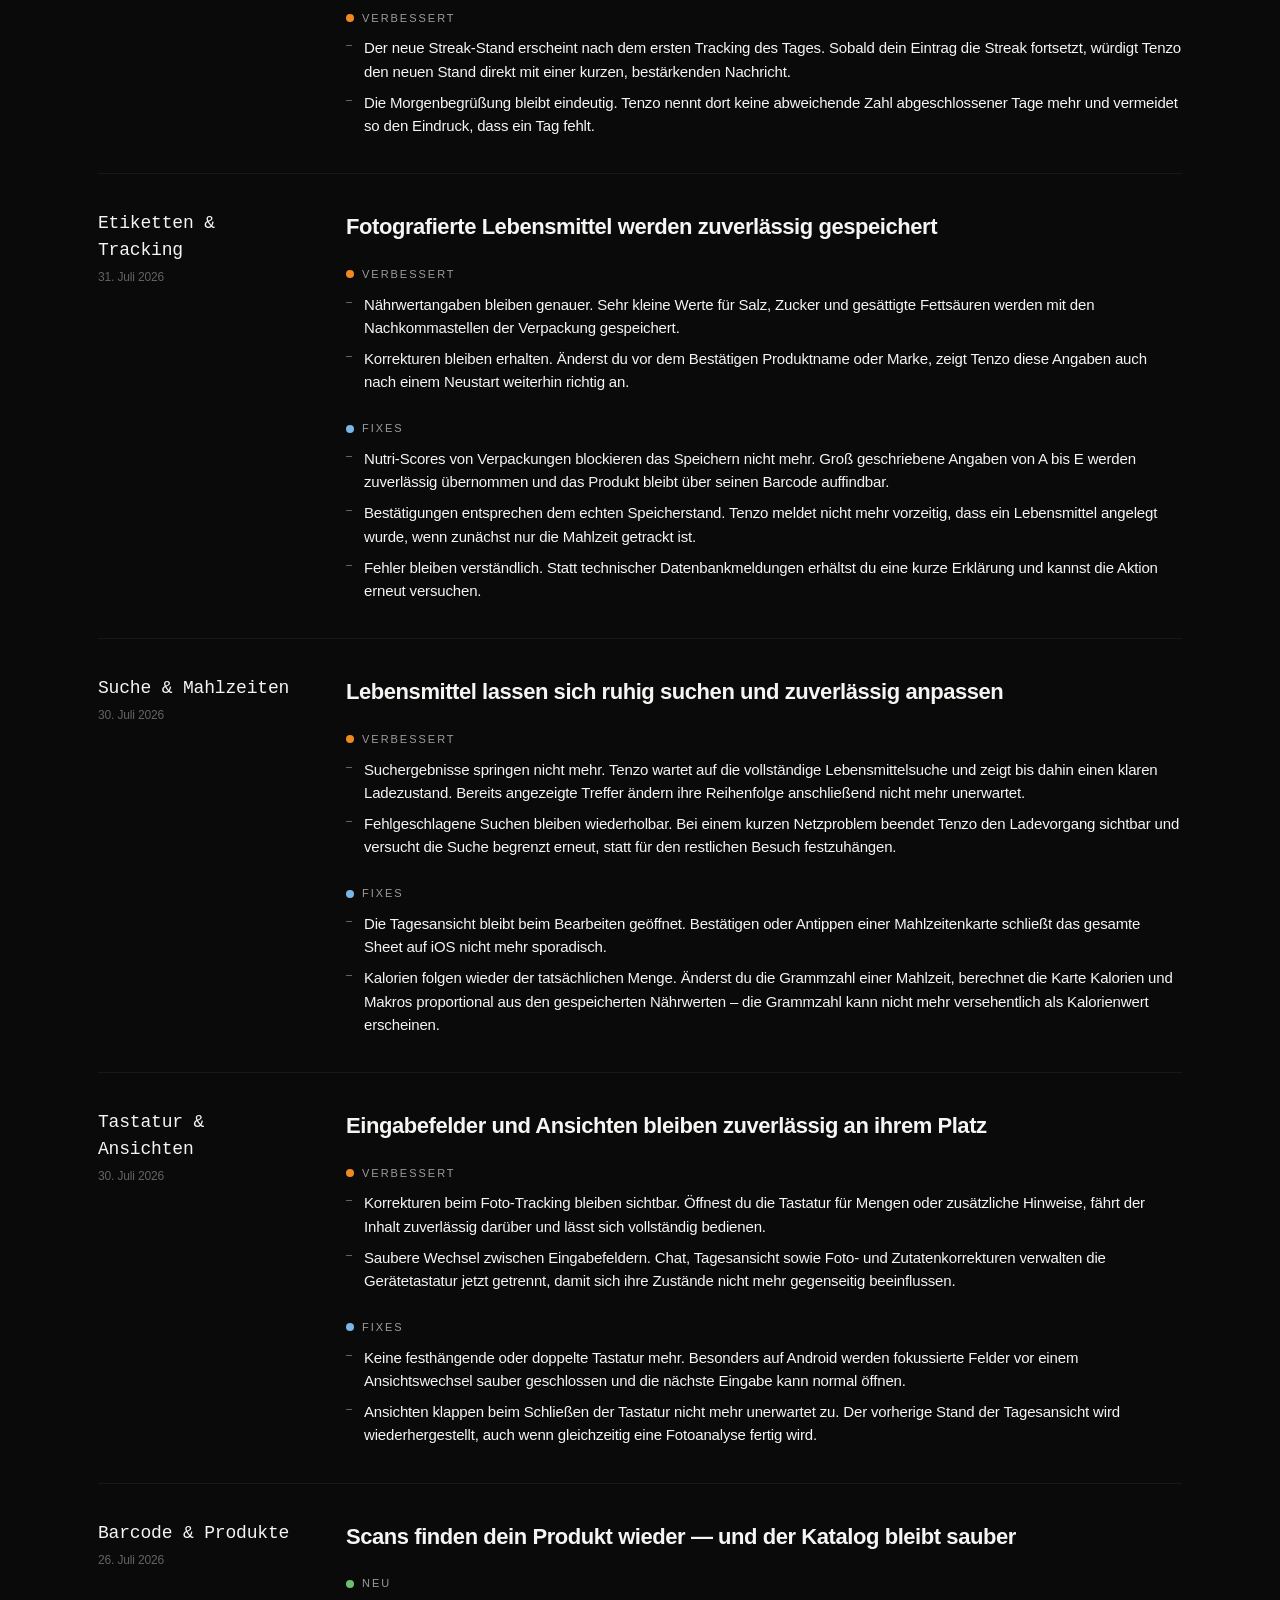
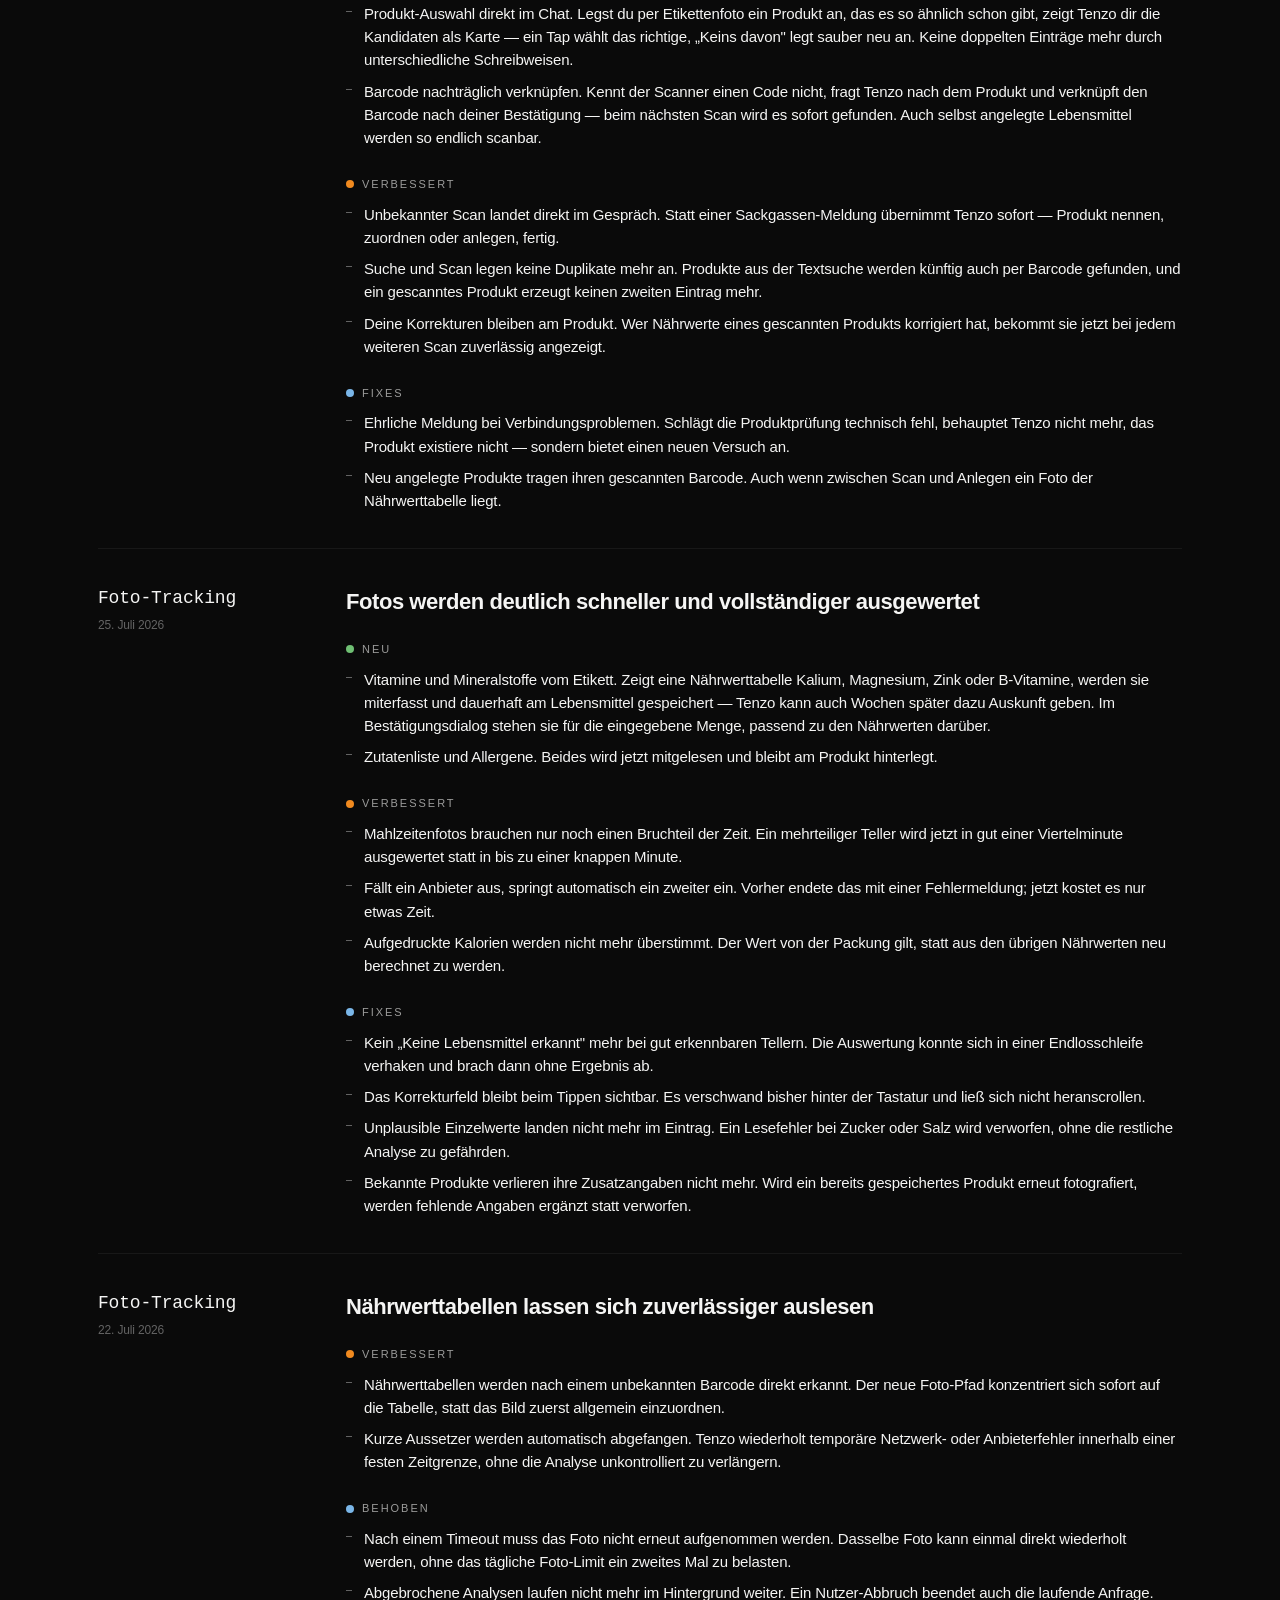
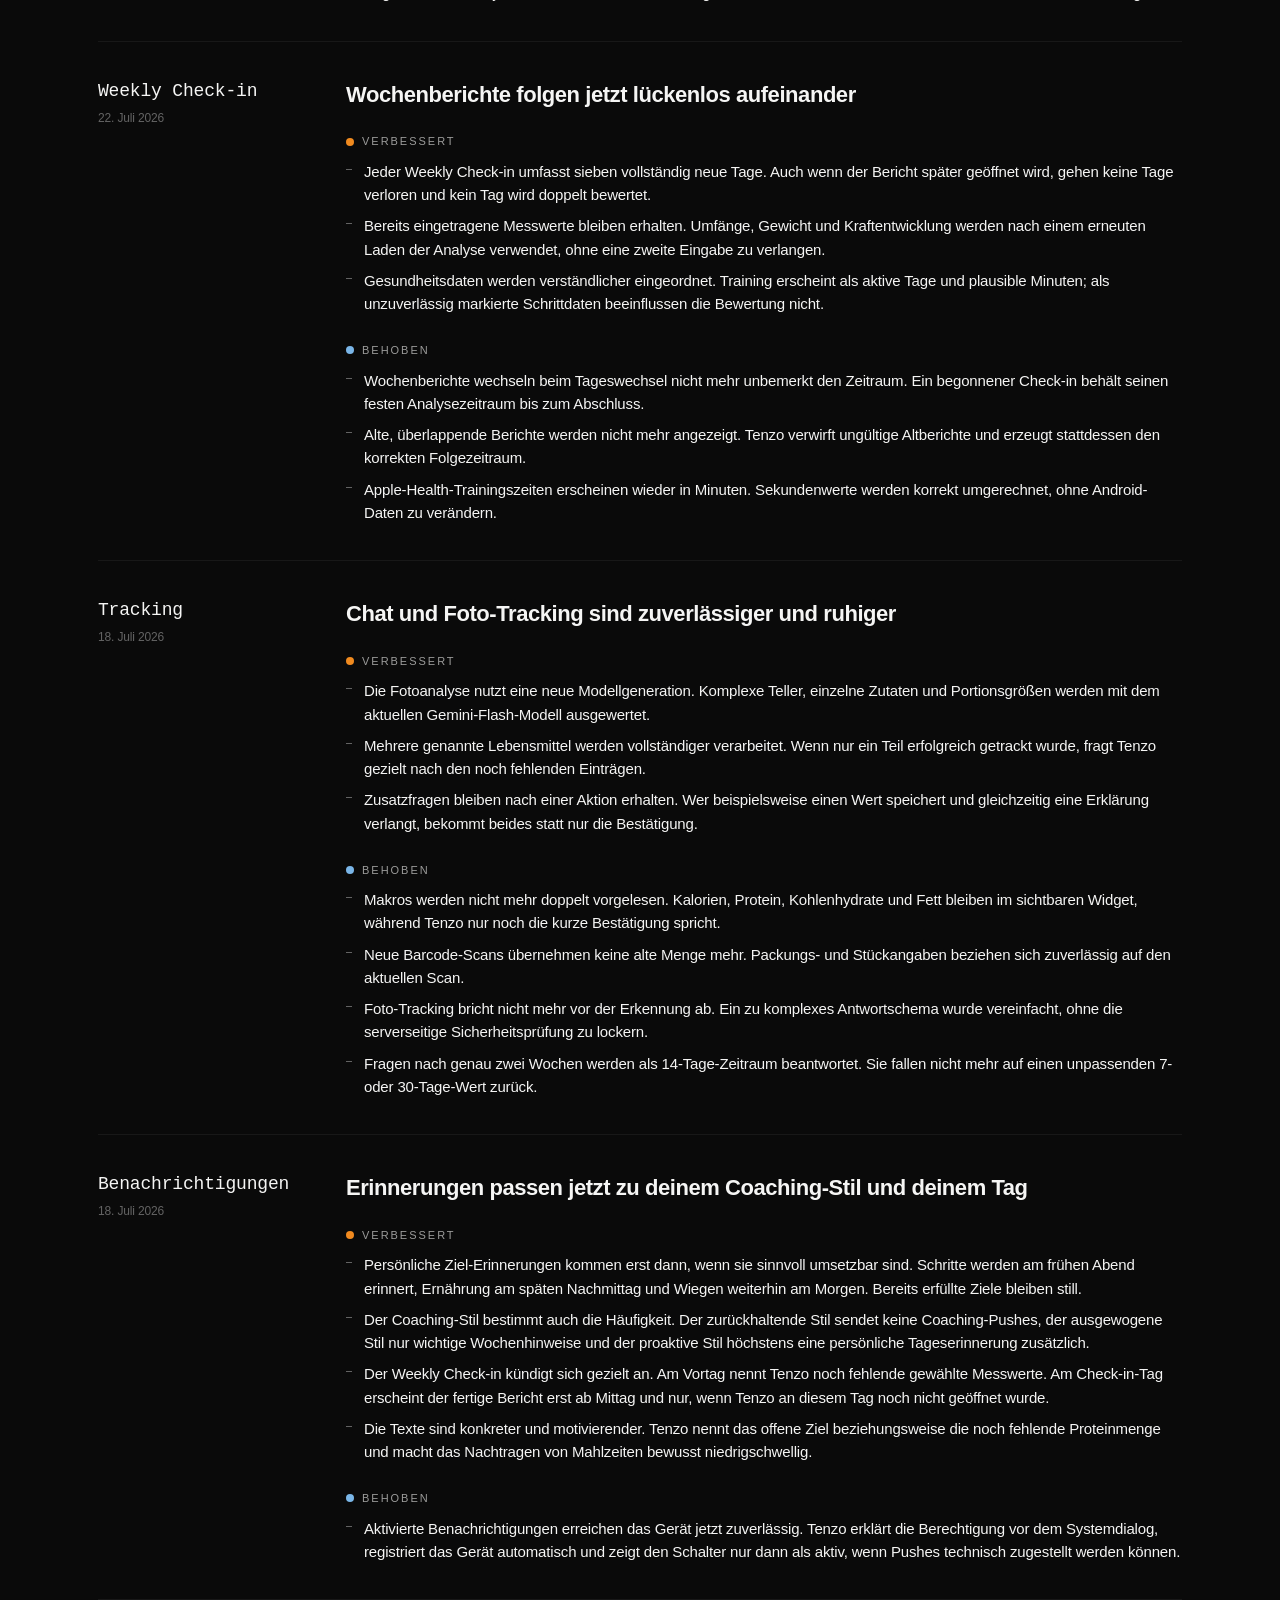
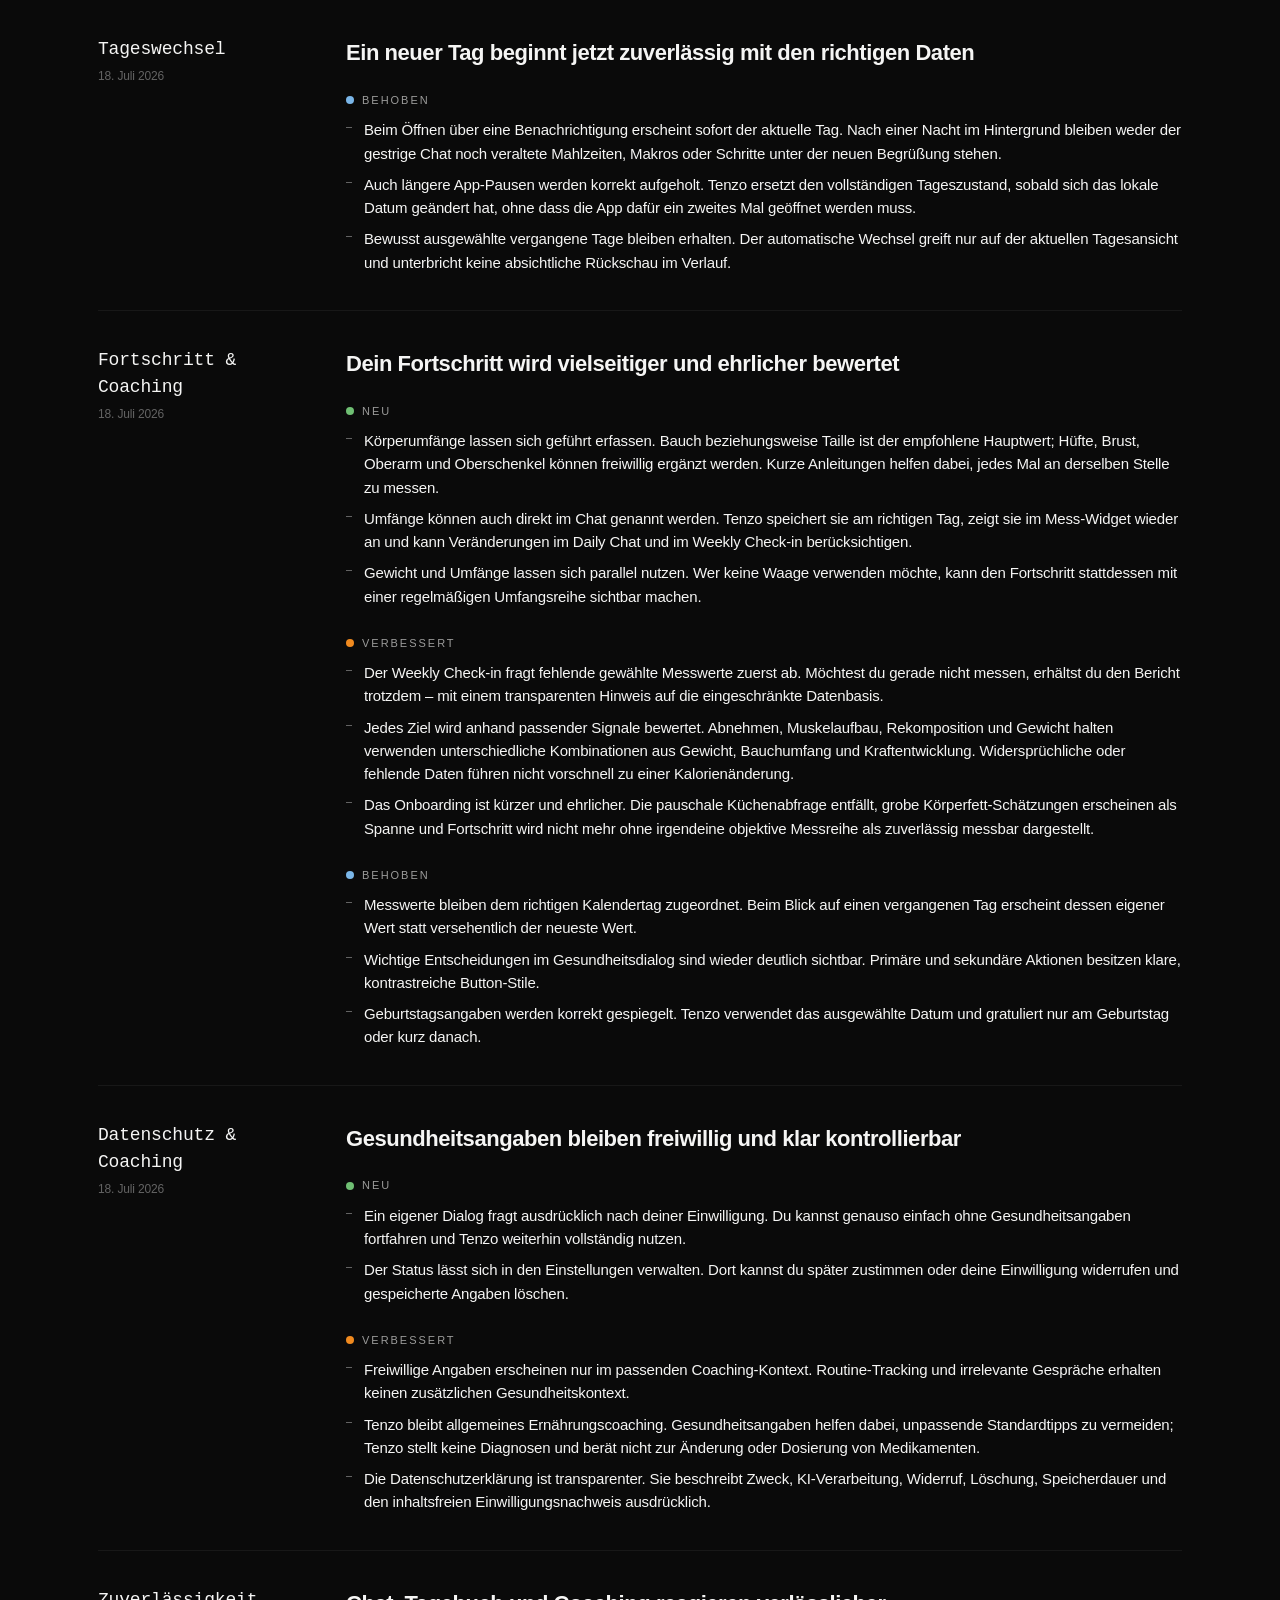
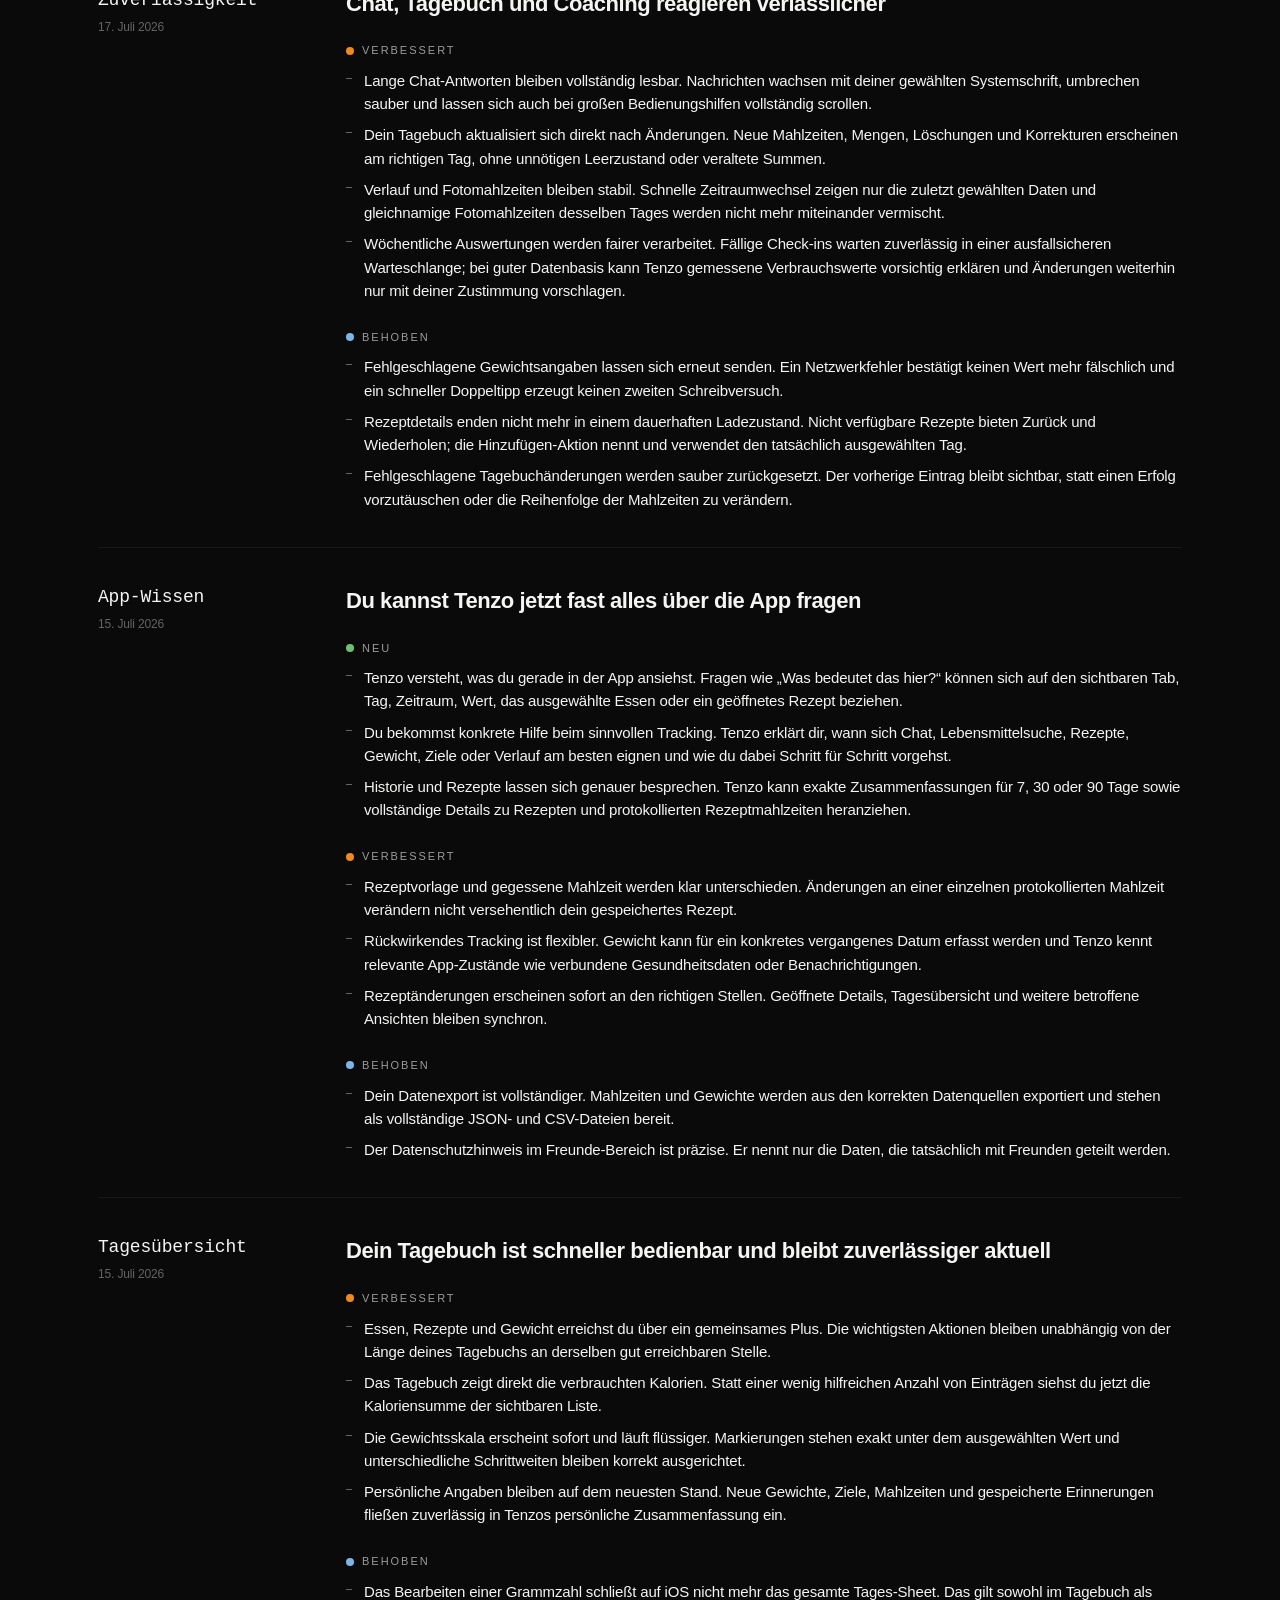
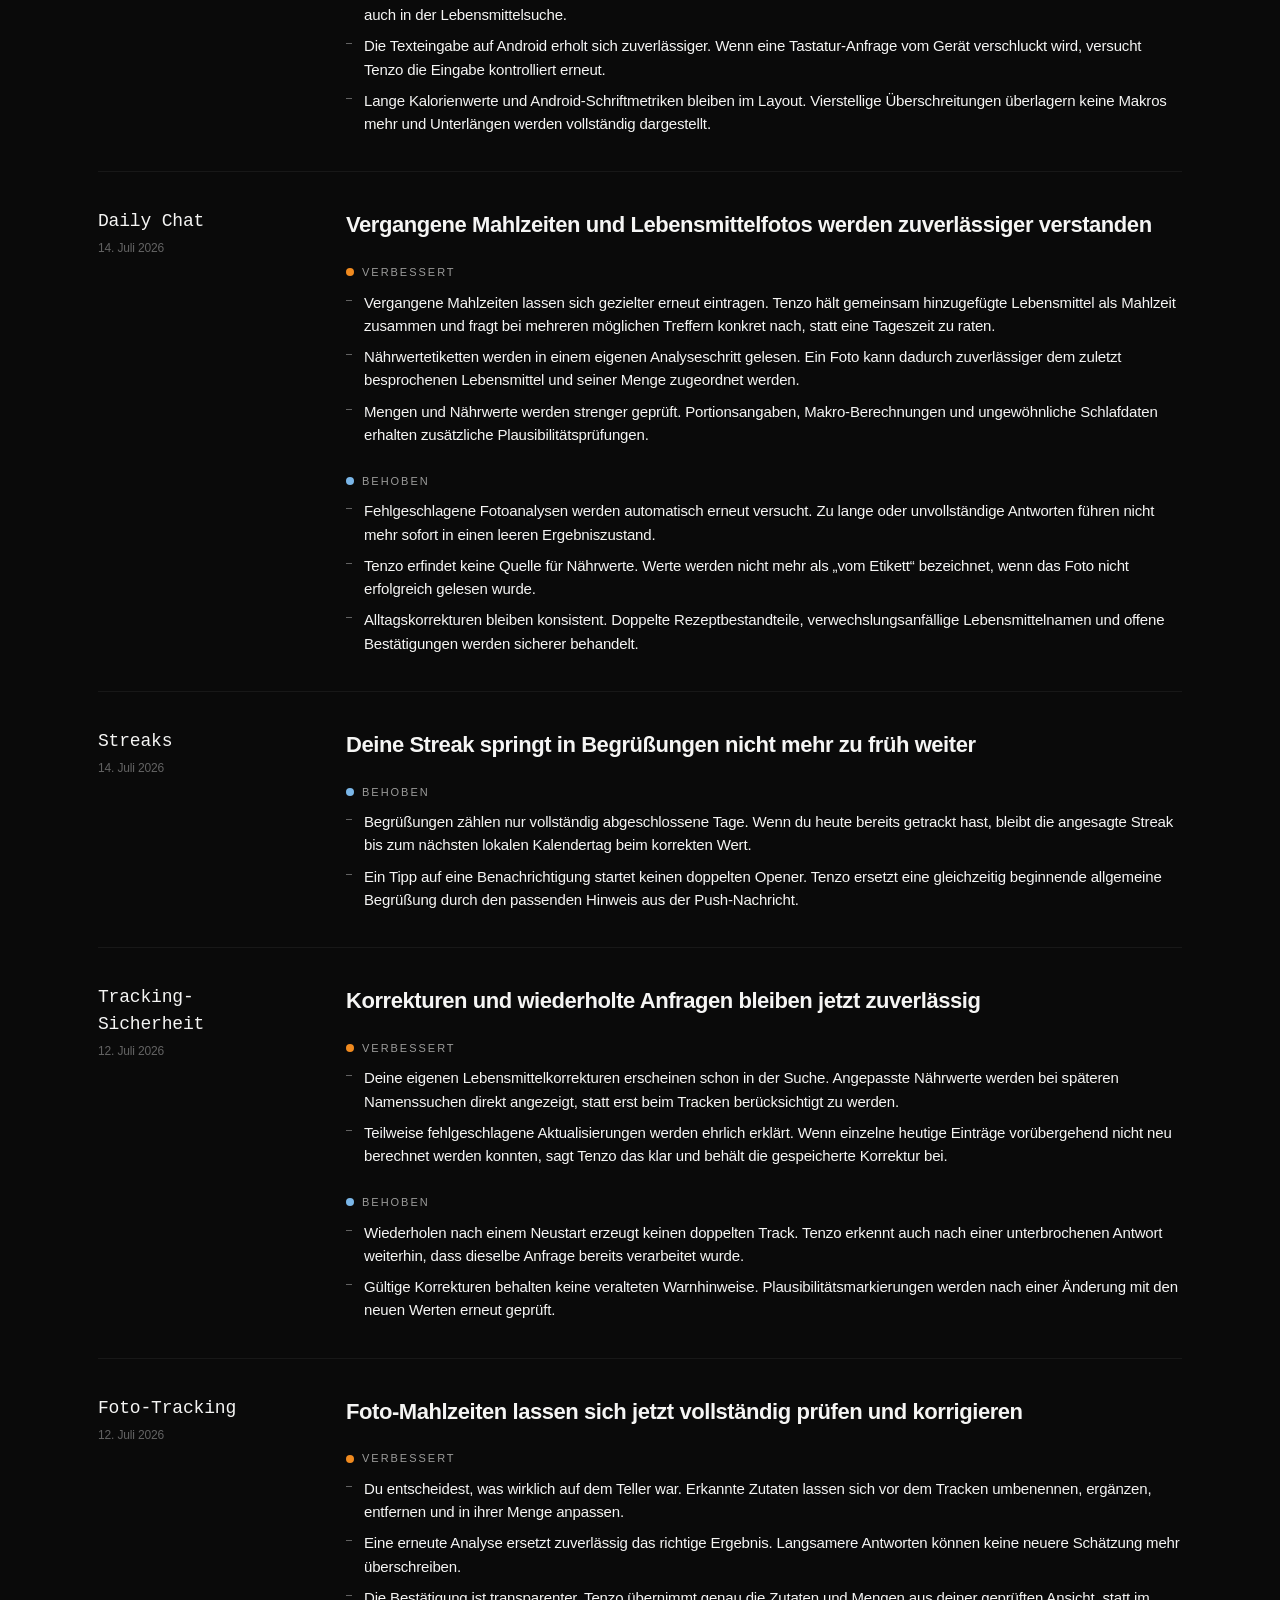
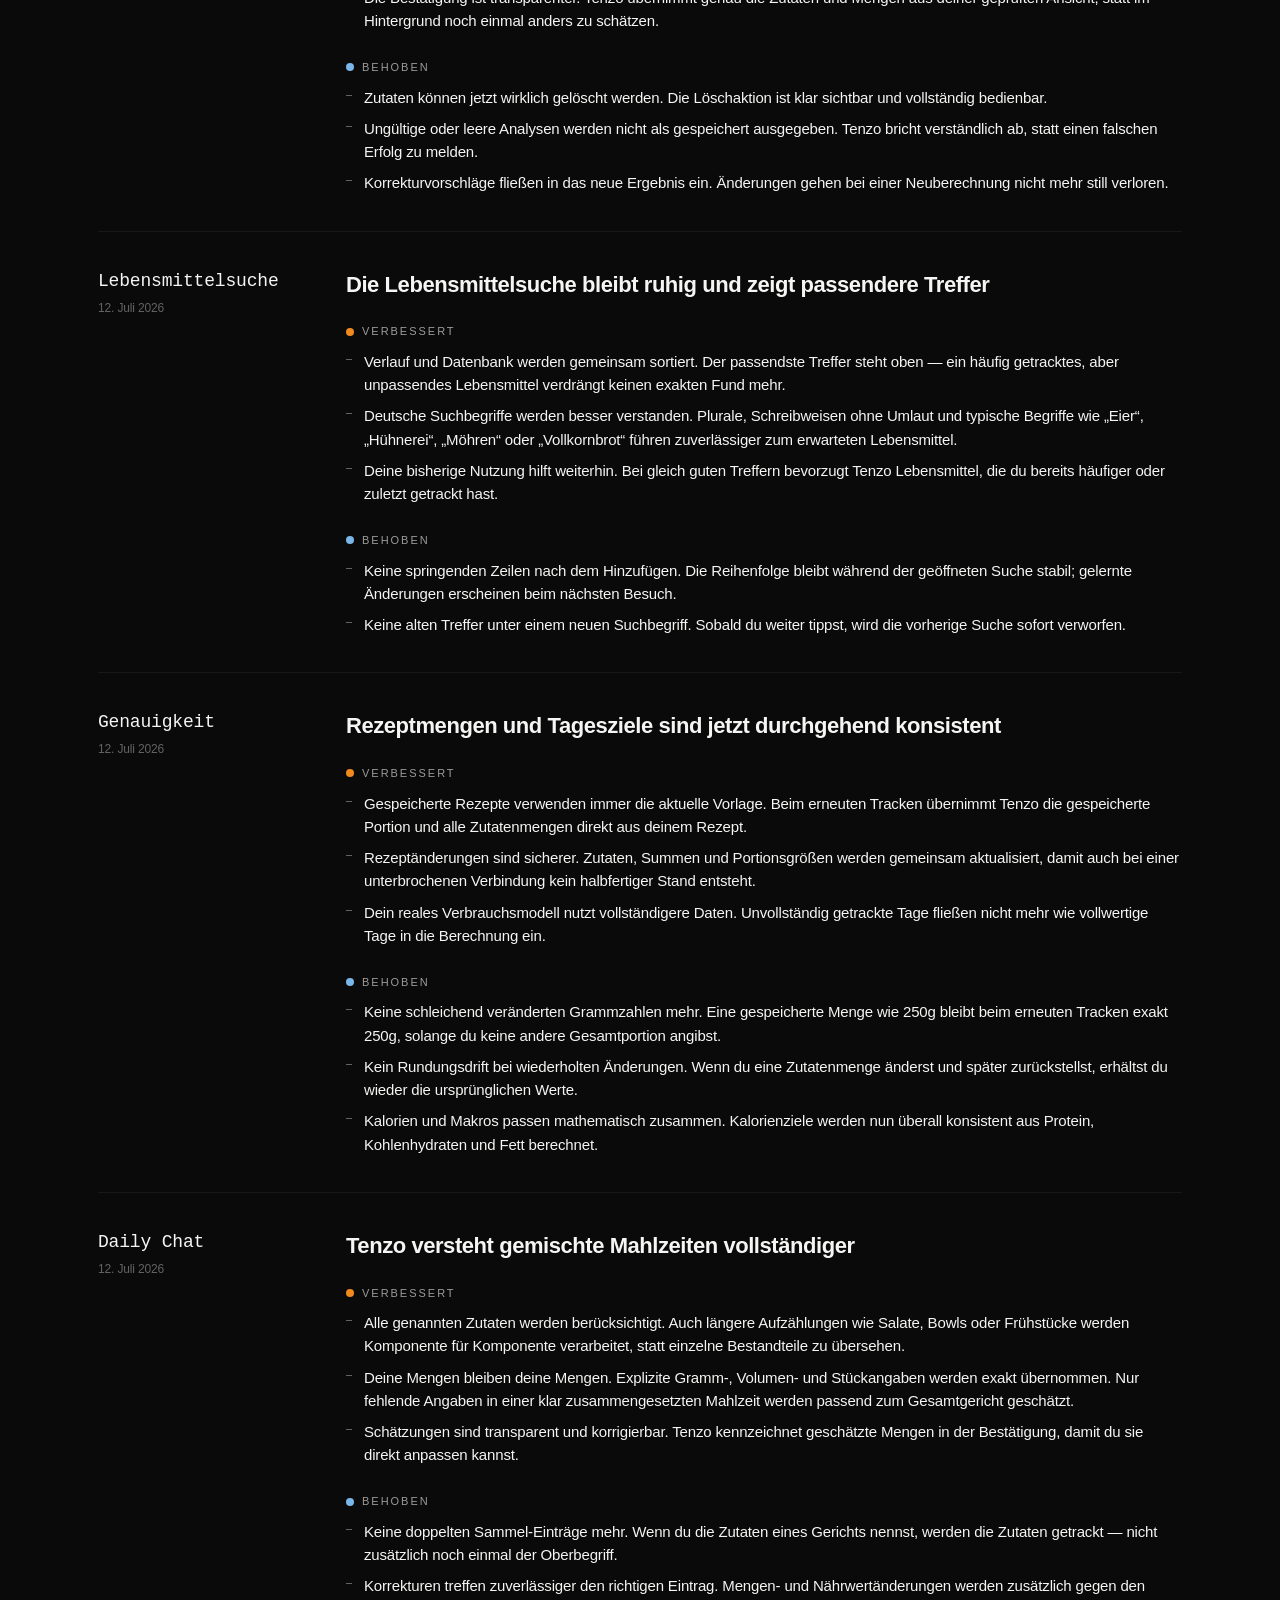
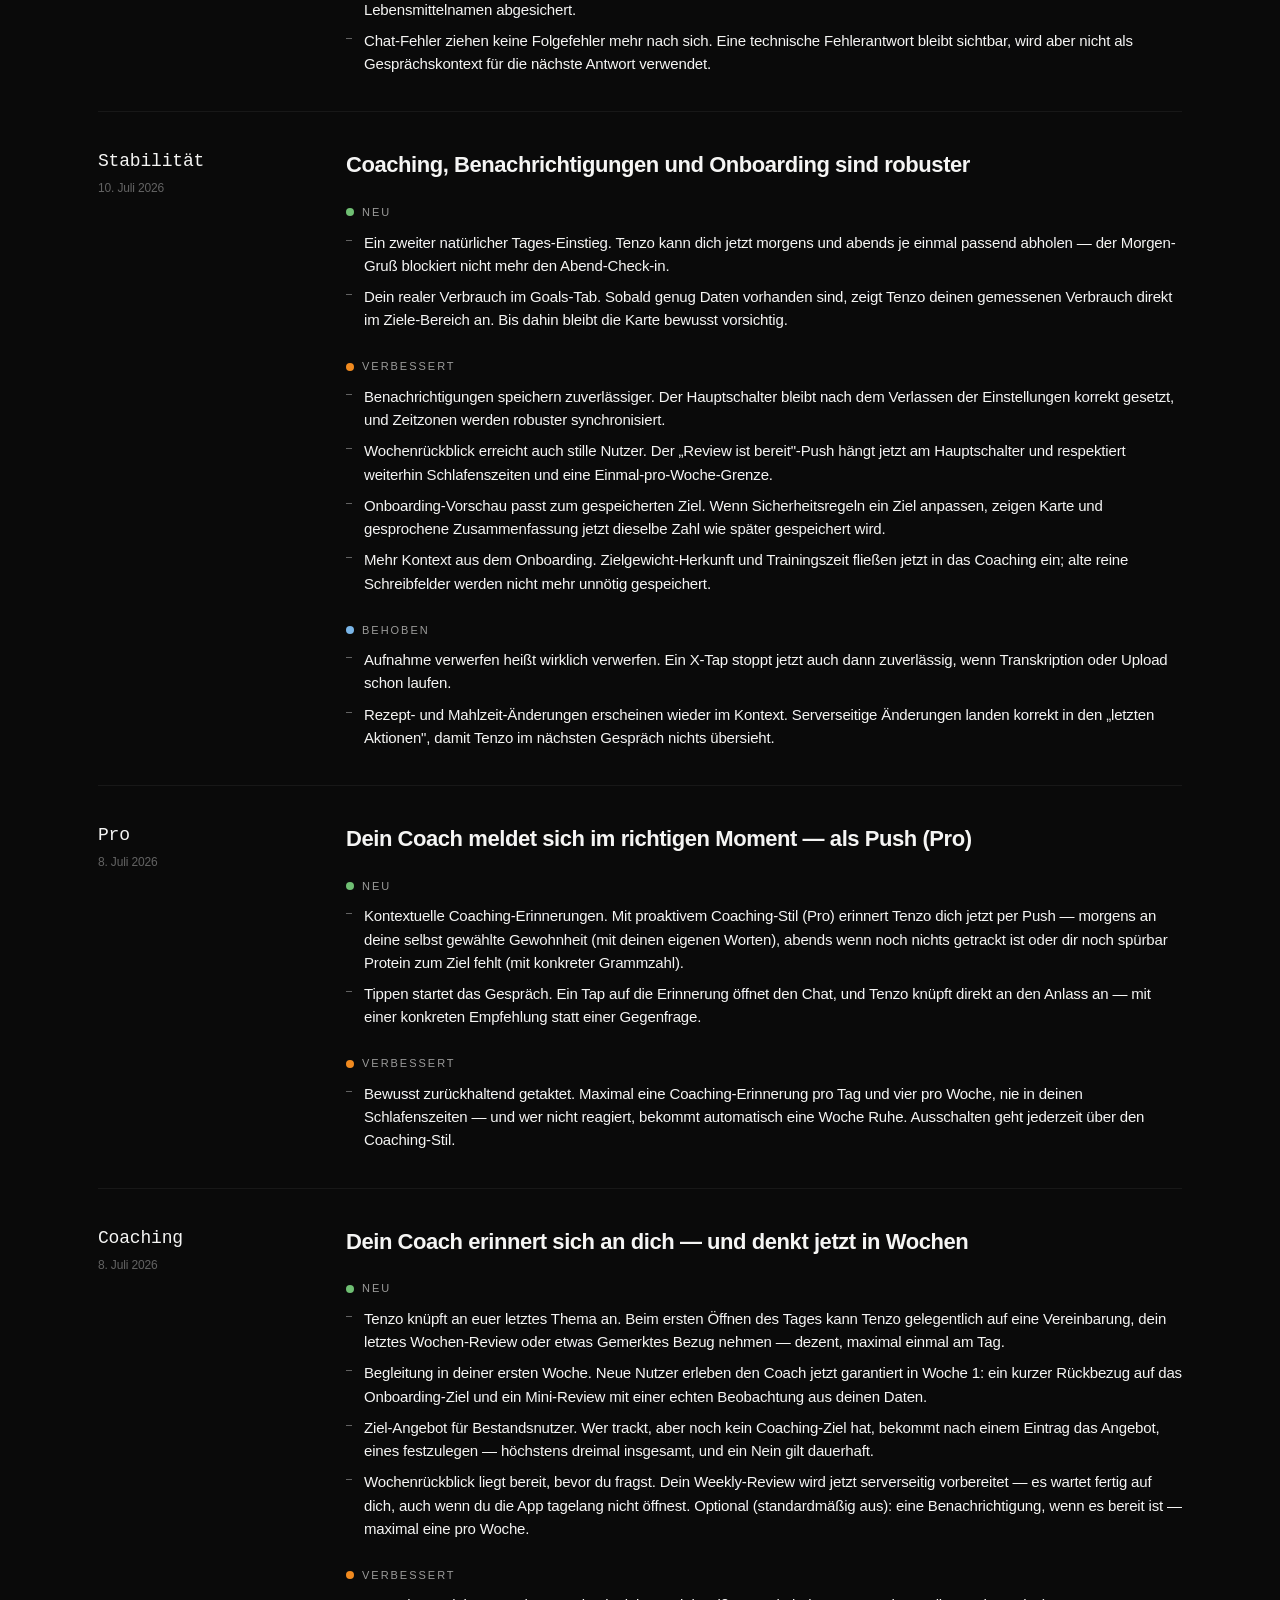
==== commit fac5389e: "docs: announce reliable meal quantity editing Co-Authored-By: Codex Opus 4.8 (1M context) <noreply@a" ====
--- a/changelog/index.html
+++ b/changelog/index.html
@@ -129,6 +129,25 @@
   <section class="cl-feed">
     <div class="tzw-wrap">
 
+      <!-- 2026-09-10 — Nährwerte bei Mengenänderungen -->
+      <article class="cl-entry">
+        <div class="cl-side">
+          <div class="cl-version">Mengen &amp; Nährwerte</div>
+          <div class="cl-date">10. September 2026</div>
+        </div>
+        <div class="cl-body">
+          <h3>Kalorien und Makros bleiben bei Mengenänderungen erhalten</h3>
+
+          <div class="cl-section fixed">
+            <h4><span class="cl-dot"></span>Fixes</h4>
+            <ul class="cl-list">
+              <li><strong>Mengen lassen sich zuverlässig nachträglich ändern.</strong> Kleine Zwischenwerte beim Tippen können die Kalorien und Makros eines Eintrags nicht mehr dauerhaft auf null setzen – auch nach dem Schließen und erneuten Öffnen der App.</li>
+              <li><strong>Die Nährwerte bleiben auch beim erneuten Tracken nachvollziehbar.</strong> Änderungen im Tagebuch und Chat sowie Einträge aus dem Verlauf verwenden die zum Lebensmittel gespeicherten Nährwerte.</li>
+            </ul>
+          </div>
+        </div>
+      </article>
+
       <!-- 2026-09-08 — Stabilere Tagesansicht beim Öffnen von Foodcards -->
       <article class="cl-entry">
         <div class="cl-side">
